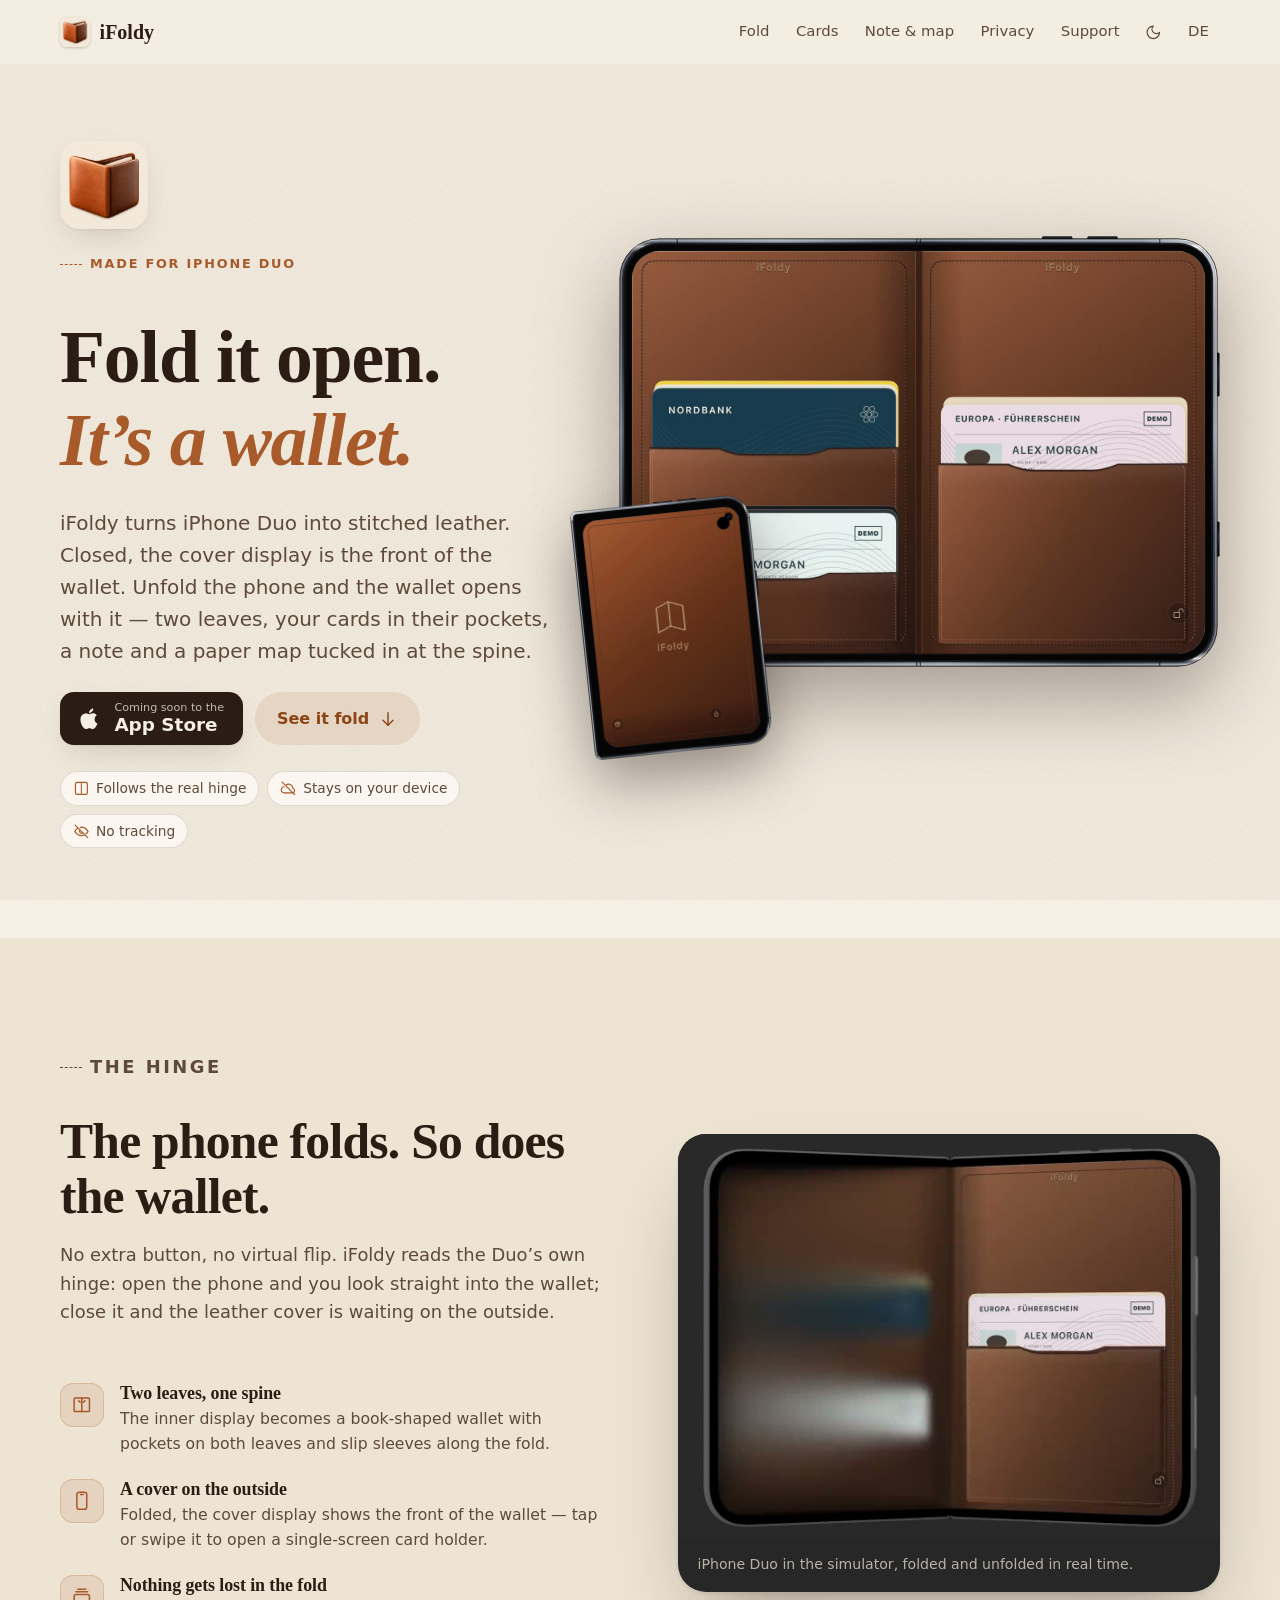
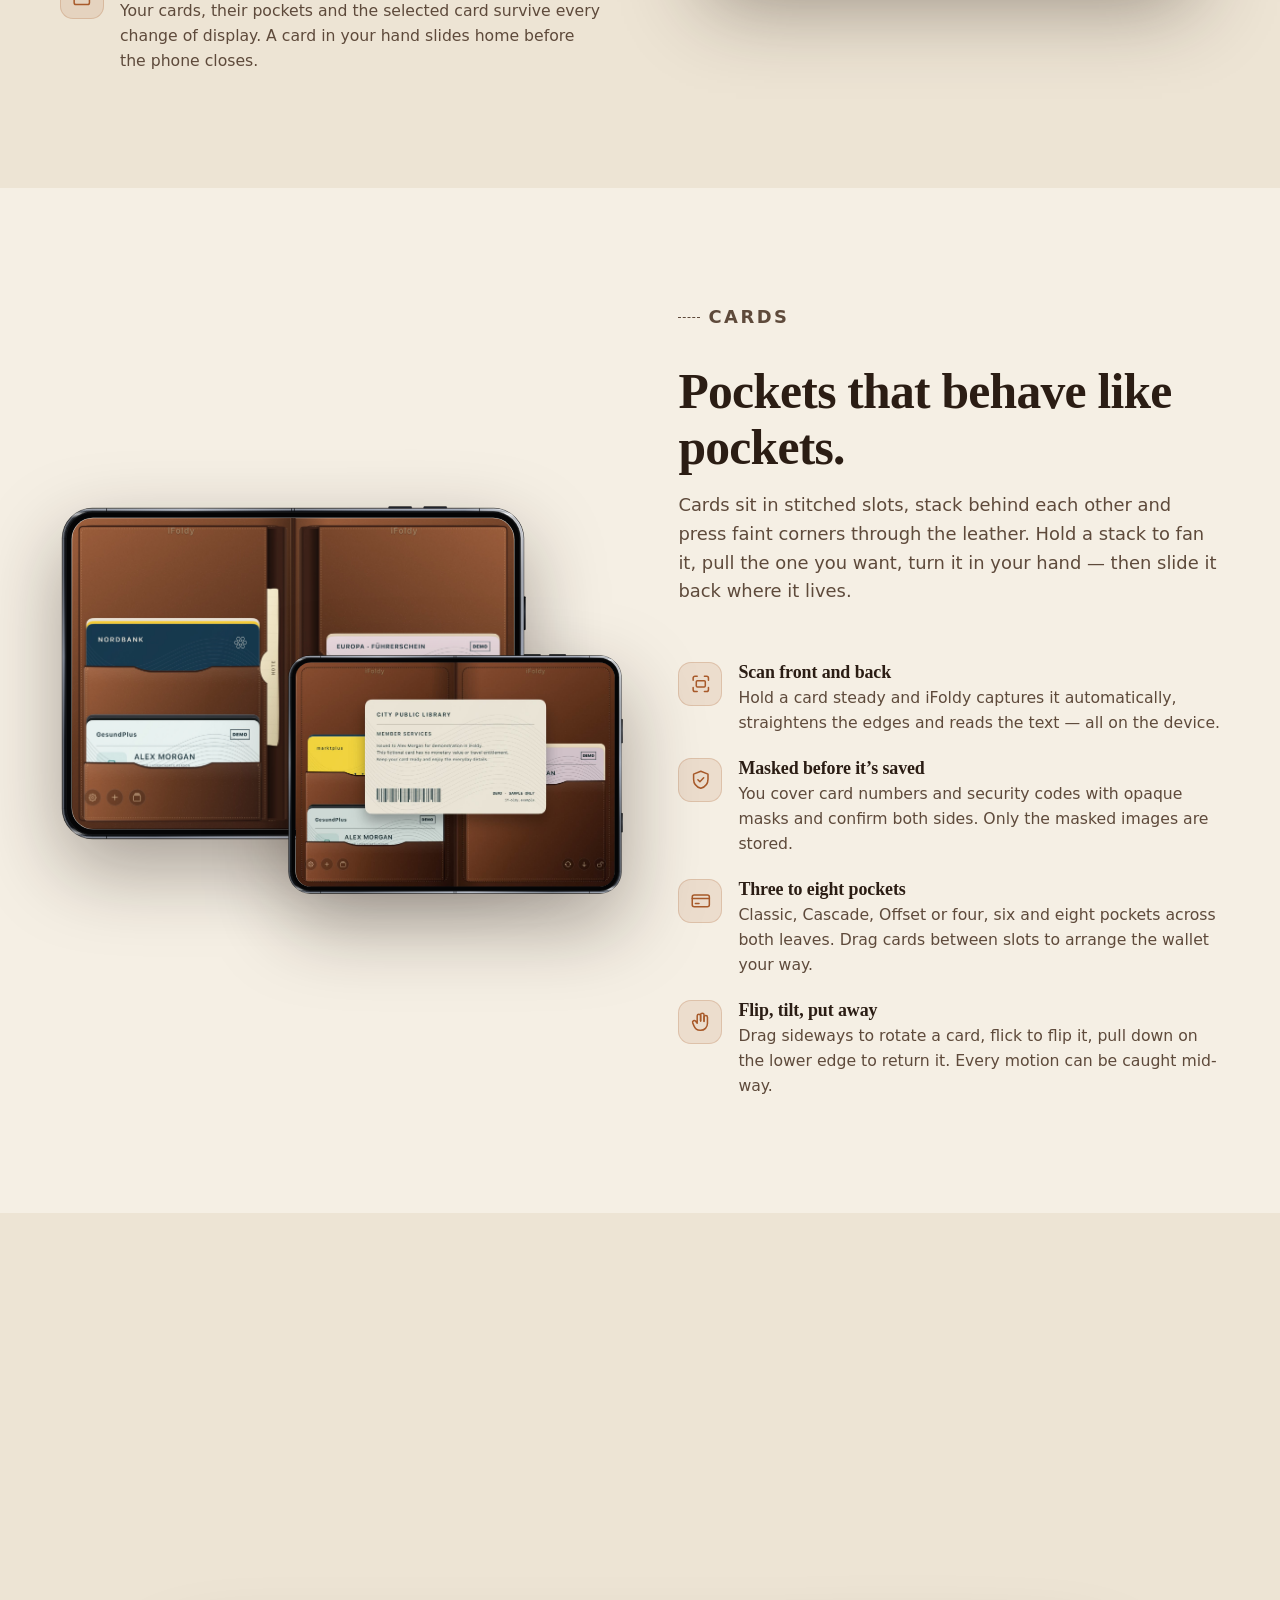
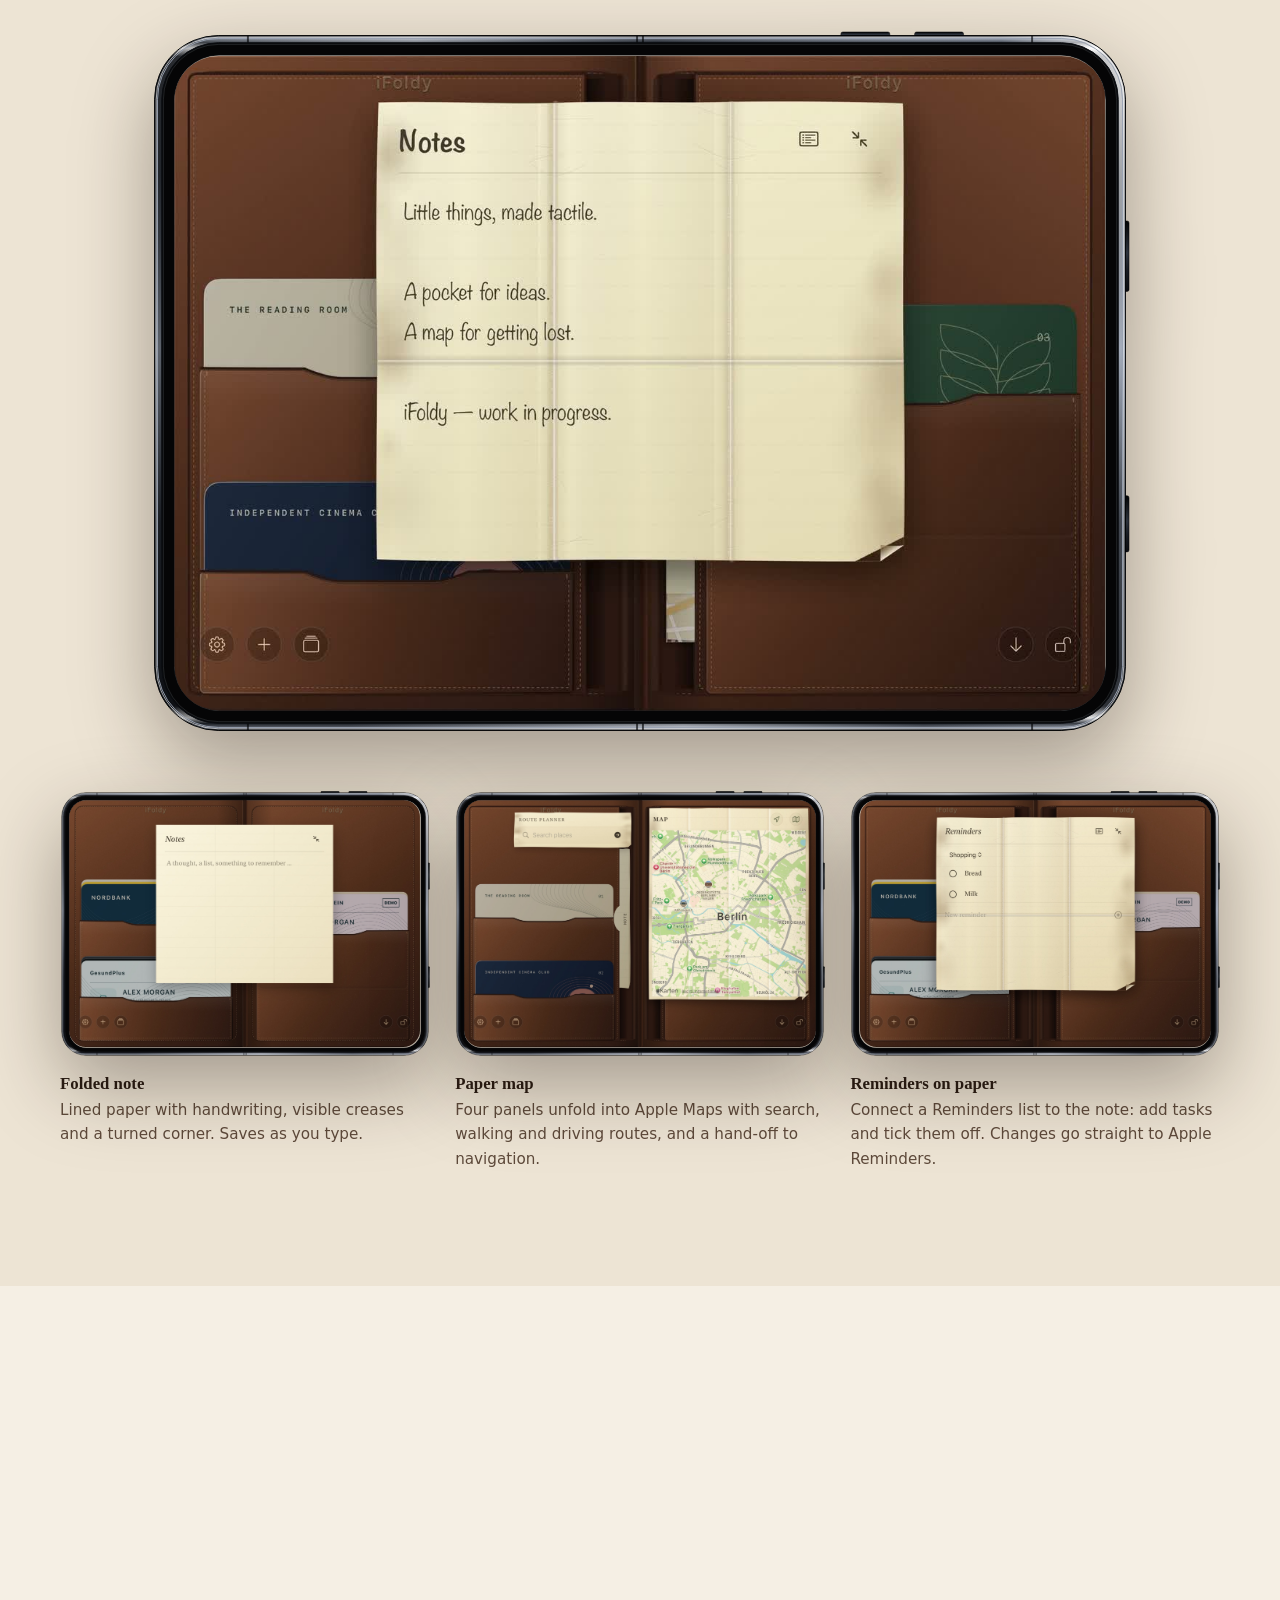
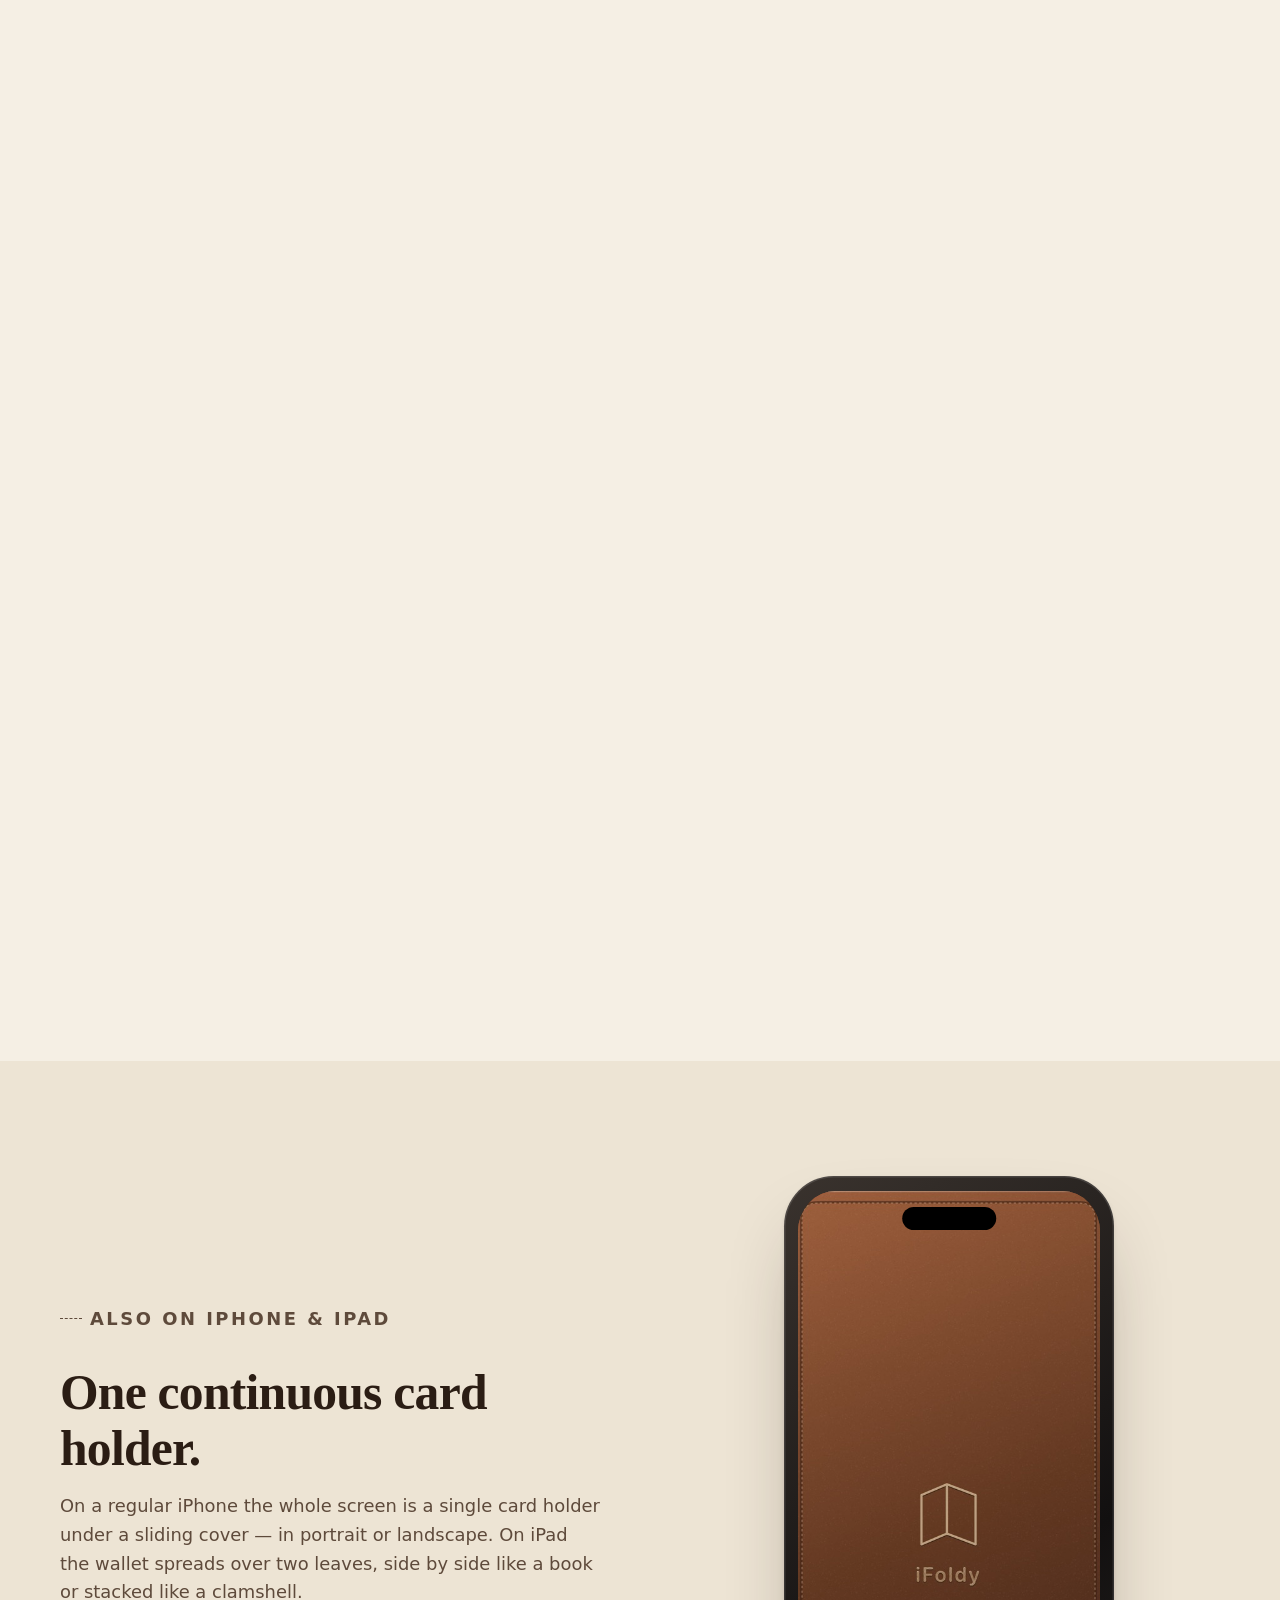
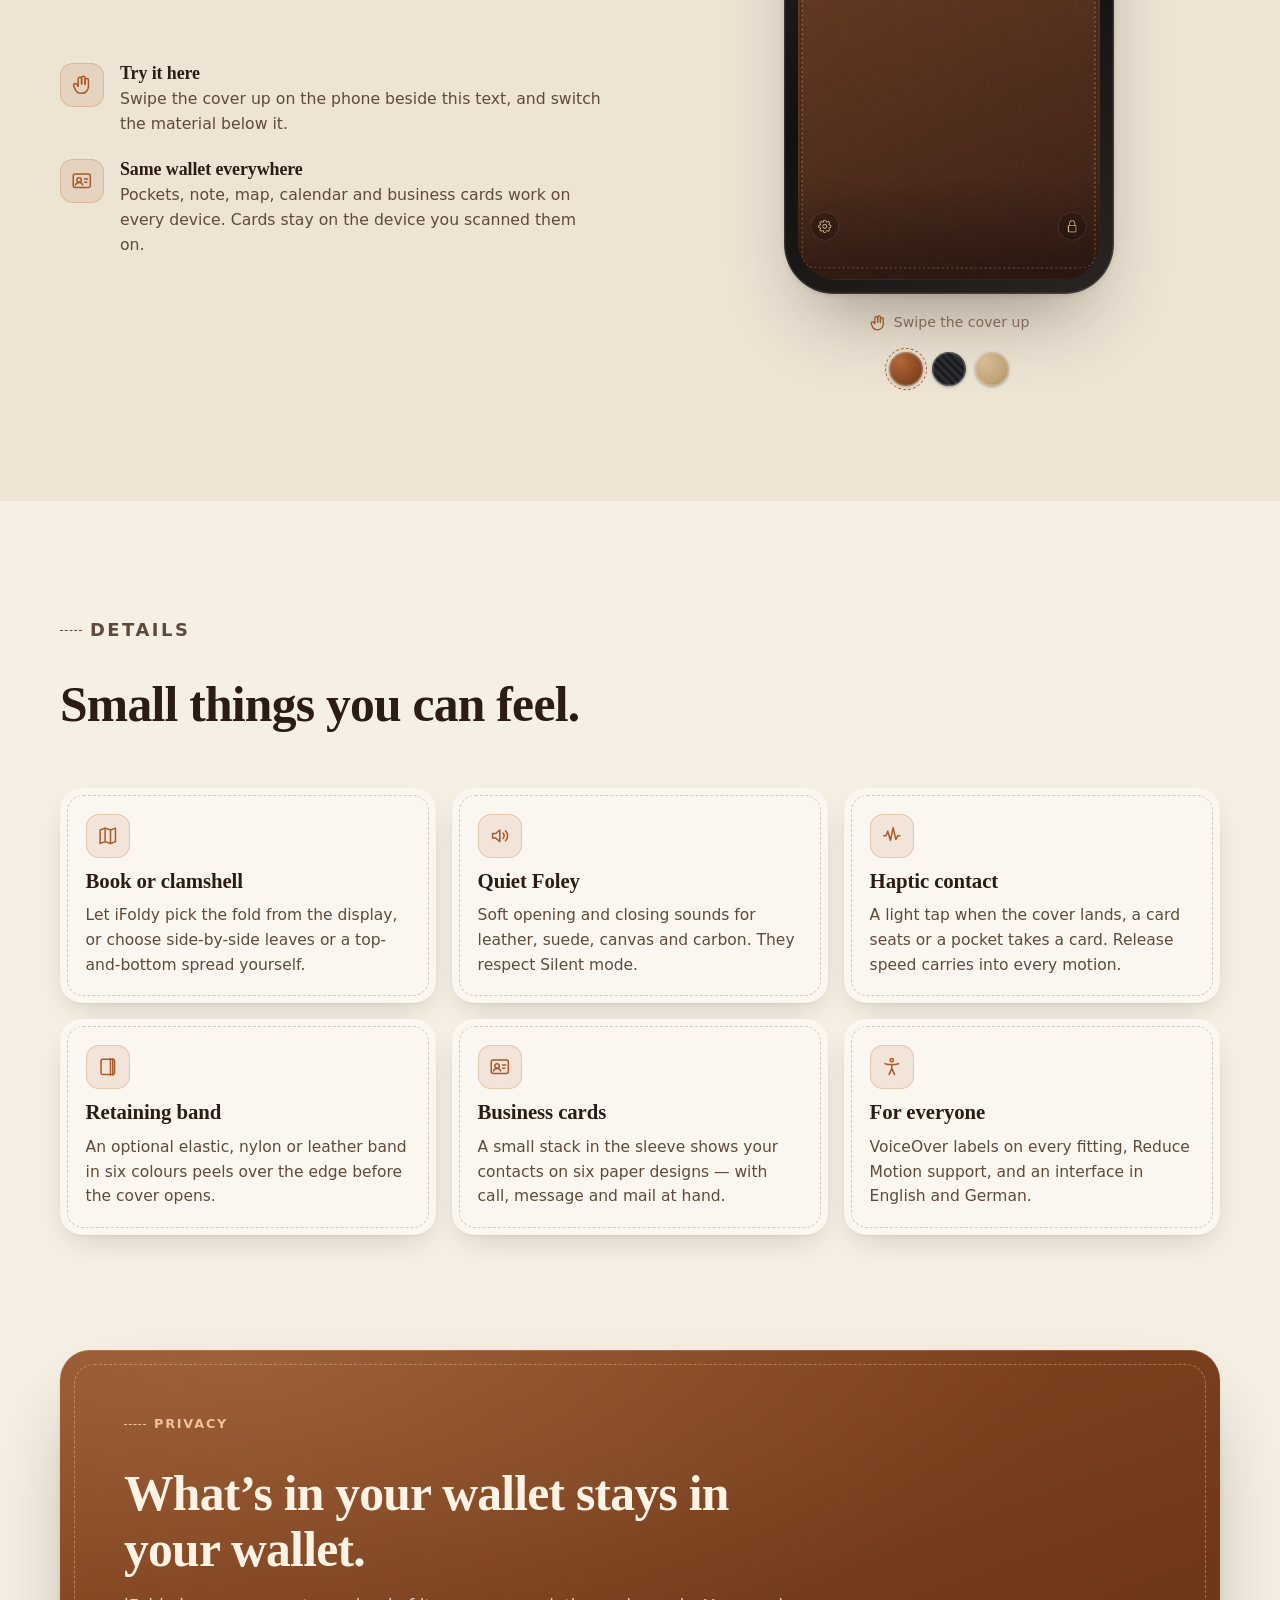
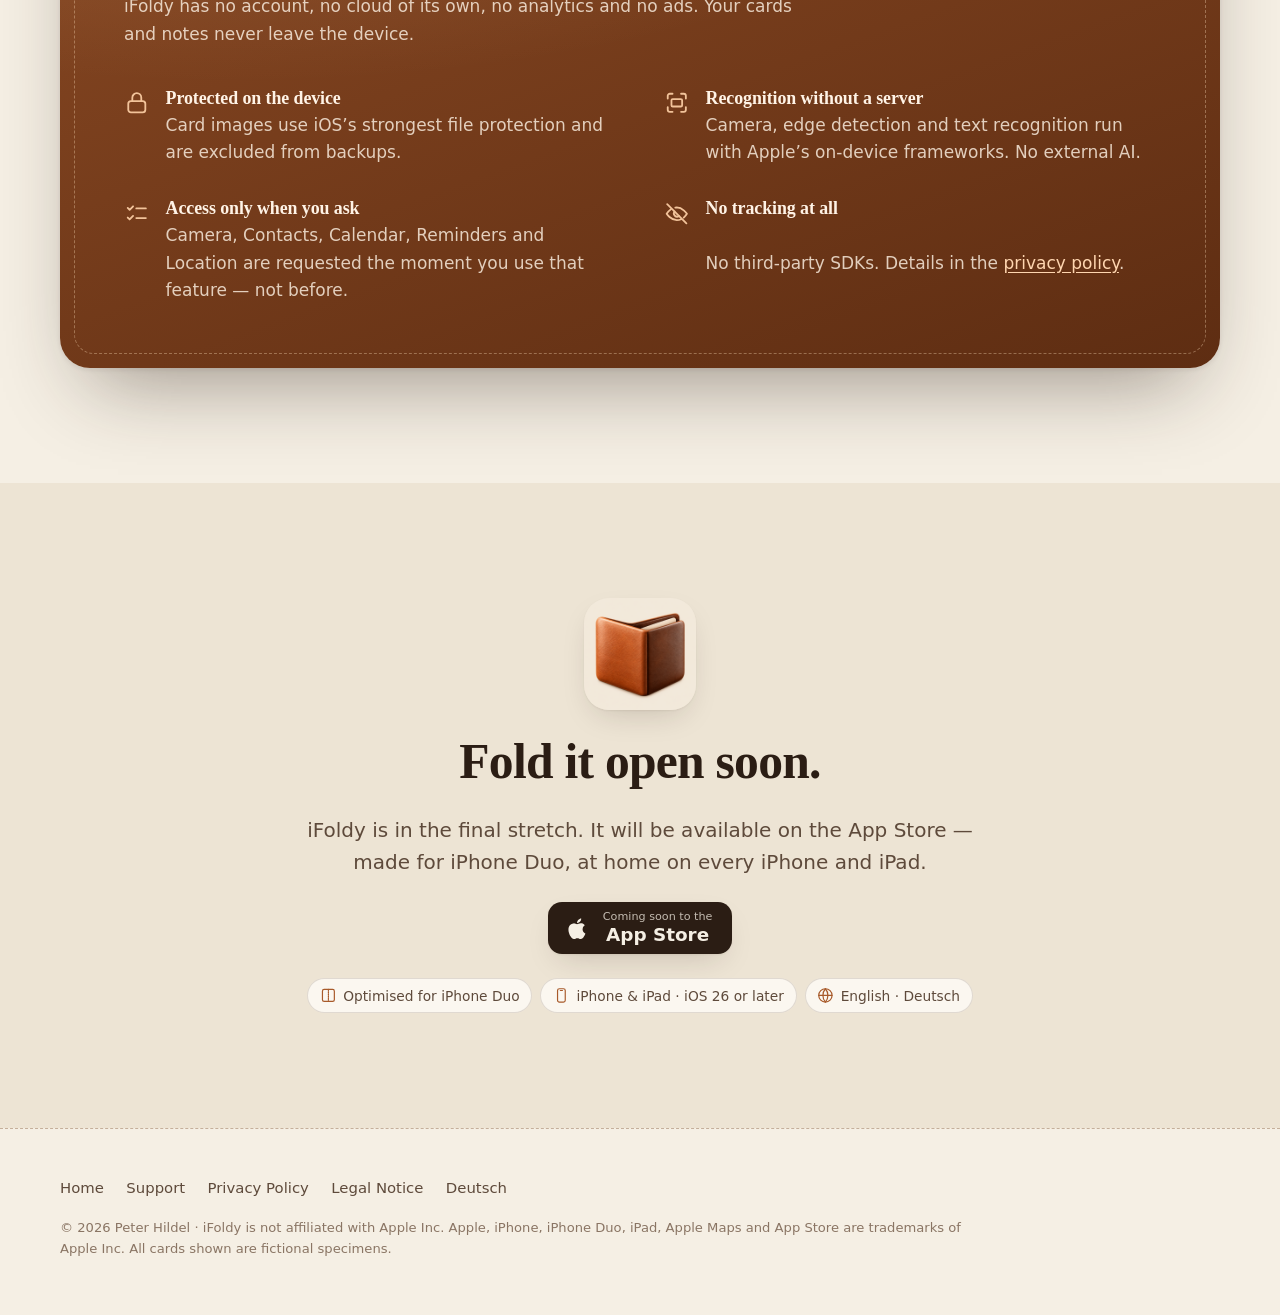
==== index.html @ 055fb45a "Add iFoldy landing page centred on iPhone Duo Static, bilingual (EN/DE) site for the iFoldy wallet a" ====
<!DOCTYPE html>
<html lang="en">
<head>
  <meta charset="UTF-8">
  <meta name="viewport" content="width=device-width, initial-scale=1.0">
  <title>iFoldy — A leather wallet for iPhone Duo</title>
  <meta name="description" content="iFoldy turns iPhone Duo into a real wallet: fold the phone open and the wallet opens with it. Stitched leather, suede, canvas or carbon, pockets for your scanned cards, a folded note, a paper map and a pocket calendar. Everything stays on your device.">
  <link rel="canonical" href="https://v4ulthunt3r.github.io/iFoldy/">
  <link rel="alternate" hreflang="en" href="https://v4ulthunt3r.github.io/iFoldy/index.html">
  <link rel="alternate" hreflang="de" href="https://v4ulthunt3r.github.io/iFoldy/index-de.html">
  <link rel="alternate" hreflang="x-default" href="https://v4ulthunt3r.github.io/iFoldy/index.html">
  <meta name="theme-color" content="#F5EFE4" media="(prefers-color-scheme: light)">
  <meta name="theme-color" content="#1A120D" media="(prefers-color-scheme: dark)">
  <meta property="og:type" content="website">
  <meta property="og:title" content="iFoldy — A leather wallet for iPhone Duo">
  <meta property="og:description" content="Fold your iPhone Duo open and the wallet opens with it: pockets for your cards, a folded note, a paper map. Everything stays on your device.">
  <meta property="og:image" content="https://v4ulthunt3r.github.io/iFoldy/assets/img/duo-open.jpg">
  <meta property="og:locale" content="en">
  <meta property="og:locale:alternate" content="de">
  <meta name="twitter:card" content="summary_large_image">
  <link rel="icon" href="assets/favicon-64.png" sizes="64x64" type="image/png">
  <link rel="icon" href="assets/favicon-32.png" sizes="32x32" type="image/png">
  <link rel="apple-touch-icon" href="assets/apple-touch-icon.png">
  <script>
    (function () {
      try {
        var saved = localStorage.getItem('theme');
        if (saved === 'dark' || (!saved && matchMedia('(prefers-color-scheme: dark)').matches))
          document.documentElement.classList.add('dark');
      } catch (e) {}
    })();
  </script>
  <link rel="stylesheet" href="assets/landing.css?v=3">
</head>
<body>
<a class="skip" href="#main">Skip to content</a>

<div id="nav-top" aria-hidden="true"></div>
<nav class="nav">
  <div class="wrap nav-inner">
    <a class="brand" href="index.html">
      <img src="assets/icon-256.png" alt="" width="30" height="30">
      <span>iFoldy</span>
    </a>
    <div class="nav-right">
      <a class="nav-link hide-sm" href="#fold">Fold</a>
      <a class="nav-link hide-sm" href="#cards">Cards</a>
      <a class="nav-link hide-sm" href="#sleeve">Note &amp; map</a>
      <a class="nav-link hide-sm" href="#privacy">Privacy</a>
      <a class="nav-link hide-sm" href="support.html">Support</a>
      <button id="theme-toggle" class="icon-btn" type="button" aria-label="Switch between light and dark" aria-pressed="false">
        <svg class="ico" id="theme-icon" aria-hidden="true"><use href="assets/icons.svg#i-moon"/></svg>
      </button>
      <a class="nav-link" href="index-de.html" hreflang="de" lang="de">DE</a>
    </div>
  </div>
</nav>

<main id="main">

  <!-- ============================ Hero ============================ -->
  <section class="hero">
    <div class="wrap hero-grid">
      <div class="hero-copy">
        <img class="hero-icon" src="assets/icon-512.png" alt="iFoldy app icon" width="88" height="88">
        <p class="eyebrow">Made for iPhone Duo</p>
        <h1>Fold it open.<br><span class="accent">It’s a wallet.</span></h1>
        <p class="lede">
          iFoldy turns iPhone Duo into stitched leather. Closed, the cover display is the
          front of the wallet. Unfold the phone and the wallet opens with it — two leaves,
          your cards in their pockets, a note and a paper map tucked in at the spine.
        </p>
        <div class="btn-row">
          <span class="store-badge" aria-label="Coming soon to the App Store">
            <svg class="ico" aria-hidden="true"><use href="assets/icons.svg#i-apple"/></svg>
            <span><small>Coming soon to the</small><b>App Store</b></span>
          </span>
          <a class="btn btn-secondary" href="#fold">
            See it fold
            <svg class="ico" aria-hidden="true"><use href="assets/icons.svg#i-arrow-down"/></svg>
          </a>
        </div>
        <div class="pill-row">
          <span class="pill"><svg class="ico" aria-hidden="true"><use href="assets/icons.svg#i-tablet"/></svg> Follows the real hinge</span>
          <span class="pill"><svg class="ico" aria-hidden="true"><use href="assets/icons.svg#i-cloud-off"/></svg> Stays on your device</span>
          <span class="pill"><svg class="ico" aria-hidden="true"><use href="assets/icons.svg#i-eye-off"/></svg> No tracking</span>
        </div>
      </div>

      <div class="duo-hero">
        <div class="duo">
          <div class="screen">
            <video src="assets/img/duo-cards.mp4" poster="assets/img/duo-cards-poster.jpg"
                   autoplay muted loop playsinline preload="metadata" width="1424" height="1002"
                   aria-label="Recording on iPhone Duo: cards are pulled from their leather pockets, turned and slid back."></video>
          </div>
        </div>
        <div class="duo-outer">
          <div class="screen"><img src="assets/img/duo-outer-cover.jpg" alt="The folded iPhone Duo: the cover display shows the stitched leather front with the iFoldy mark." width="1031" height="1500"></div>
        </div>
      </div>
    </div>
  </section>

  <!-- ============================ Fold ============================ -->
  <section class="block tinted" id="fold">
    <div class="wrap split">
      <div class="reveal">
        <div class="section-head">
          <p class="eyebrow">The hinge</p>
          <h2>The phone folds. So does the wallet.</h2>
          <p>
            No extra button, no virtual flip. iFoldy reads the Duo’s own hinge: open the
            phone and you look straight into the wallet; close it and the leather cover is
            waiting on the outside.
          </p>
        </div>
        <ul class="feature-list">
          <li>
            <span class="badge"><svg class="ico" aria-hidden="true"><use href="assets/icons.svg#i-wallet"/></svg></span>
            <h3>Two leaves, one spine</h3>
            <p>The inner display becomes a book-shaped wallet with pockets on both leaves and slip sleeves along the fold.</p>
          </li>
          <li>
            <span class="badge"><svg class="ico" aria-hidden="true"><use href="assets/icons.svg#i-phone"/></svg></span>
            <h3>A cover on the outside</h3>
            <p>Folded, the cover display shows the front of the wallet — tap or swipe it to open a single-screen card holder.</p>
          </li>
          <li>
            <span class="badge"><svg class="ico" aria-hidden="true"><use href="assets/icons.svg#i-stack"/></svg></span>
            <h3>Nothing gets lost in the fold</h3>
            <p>Your cards, their pockets and the selected card survive every change of display. A card in your hand slides home before the phone closes.</p>
          </li>
        </ul>
      </div>
      <figure class="fold-stage reveal" style="margin:0">
        <video src="assets/img/duo-fold.mp4" poster="assets/img/duo-fold-poster.jpg"
               autoplay muted loop playsinline preload="metadata" width="1200" height="900"
               aria-label="Simulator recording: the iPhone Duo is folded shut, showing the leather cover, and unfolded again into the open wallet."></video>
        <figcaption>iPhone Duo in the simulator, folded and unfolded in real time.</figcaption>
      </figure>
    </div>
  </section>

  <!-- ============================ Cards ============================ -->
  <section class="block" id="cards">
    <div class="wrap split flip">
      <div class="reveal">
        <div class="section-head">
          <p class="eyebrow">Cards</p>
          <h2>Pockets that behave like pockets.</h2>
          <p>
            Cards sit in stitched slots, stack behind each other and press faint corners
            through the leather. Hold a stack to fan it, pull the one you want, turn it
            in your hand — then slide it back where it lives.
          </p>
        </div>
        <ul class="feature-list">
          <li>
            <span class="badge"><svg class="ico" aria-hidden="true"><use href="assets/icons.svg#i-scan"/></svg></span>
            <h3>Scan front and back</h3>
            <p>Hold a card steady and iFoldy captures it automatically, straightens the edges and reads the text — all on the device.</p>
          </li>
          <li>
            <span class="badge"><svg class="ico" aria-hidden="true"><use href="assets/icons.svg#i-shield"/></svg></span>
            <h3>Masked before it’s saved</h3>
            <p>You cover card numbers and security codes with opaque masks and confirm both sides. Only the masked images are stored.</p>
          </li>
          <li>
            <span class="badge"><svg class="ico" aria-hidden="true"><use href="assets/icons.svg#i-card"/></svg></span>
            <h3>Three to eight pockets</h3>
            <p>Classic, Cascade, Offset or four, six and eight pockets across both leaves. Drag cards between slots to arrange the wallet your way.</p>
          </li>
          <li>
            <span class="badge"><svg class="ico" aria-hidden="true"><use href="assets/icons.svg#i-hand"/></svg></span>
            <h3>Flip, tilt, put away</h3>
            <p>Drag sideways to rotate a card, flick to flip it, pull down on the lower edge to return it. Every motion can be caught mid-way.</p>
          </li>
        </ul>
      </div>
      <div class="duo-pair reveal">
        <div class="duo"><div class="screen"><img src="assets/img/duo-pockets.jpg" alt="Eight fictional demo cards spread over both leaves, with the note sleeve at the spine." width="1800" height="1266" loading="lazy"></div></div>
        <div class="duo"><div class="screen"><img src="assets/img/duo-card-out.jpg" alt="A library card pulled from its pocket and held in front of the wallet." width="1424" height="1002" loading="lazy"></div></div>
      </div>
    </div>
  </section>

  <!-- ============================ Sleeve ============================ -->
  <section class="block tinted" id="sleeve">
    <div class="wrap">
      <div class="section-head center reveal">
        <p class="eyebrow">The spine sleeves</p>
        <h2>A note, a map, a little calendar.</h2>
        <p>
          Along the fold, slip pockets hold folded paper. Pull it out and it unfolds along
          its creases — into a note you can write on, a map that finds your way, or the week ahead.
          On the Duo, the map spreads across one leaf and the route planner sits on the other.
        </p>
      </div>
      <div class="duo reveal" style="max-width:980px;margin-inline:auto">
        <div class="screen">
          <video src="assets/img/notes-and-map.mp4" poster="assets/img/notes-and-map-poster.jpg"
                 autoplay muted loop playsinline preload="metadata" width="1280" height="900"
                 aria-label="Recording on iPhone Duo: a folded note is pulled from the sleeve and unfolds, then a paper map opens."></video>
        </div>
      </div>
      <div class="gallery">
        <figure class="reveal">
          <div class="duo"><div class="screen"><img src="assets/img/duo-note.jpg" alt="A lined paper note unfolded over the wallet." width="1800" height="1266" loading="lazy"></div></div>
          <figcaption><b>Folded note</b>Lined paper with handwriting, visible creases and a turned corner. Saves as you type.</figcaption>
        </figure>
        <figure class="reveal">
          <div class="duo"><div class="screen"><img src="assets/img/duo-map.jpg" alt="A folded paper map of Berlin with a route planner on the other leaf." width="1800" height="1266" loading="lazy"></div></div>
          <figcaption><b>Paper map</b>Four panels unfold into Apple Maps with search, walking and driving routes, and a hand-off to navigation.</figcaption>
        </figure>
        <figure class="reveal">
          <div class="duo"><div class="screen"><img src="assets/img/duo-reminders.jpg" alt="The note showing a shopping list from Apple Reminders." width="1800" height="1266" loading="lazy"></div></div>
          <figcaption><b>Reminders on paper</b>Connect a Reminders list to the note: add tasks and tick them off. Changes go straight to Apple Reminders.</figcaption>
        </figure>
      </div>
    </div>
  </section>

  <!-- ============================ Materials ============================ -->
  <section class="block" id="materials">
    <div class="wrap">
      <div class="section-head center reveal">
        <p class="eyebrow">Materials</p>
        <h2>Eight finishes. All stitched.</h2>
        <p>
          Fine-grain leather, brushed suede, plain-weave canvas or woven carbon — each with
          its own seams, edges and give. Let it age from new to worn to vintage.
        </p>
      </div>
      <div class="materials reveal">
        <div class="material m-cognac"><span>Leather</span><b>Cognac</b></div>
        <div class="material m-espresso"><span>Leather</span><b>Espresso</b></div>
        <div class="material m-bordeaux"><span>Leather</span><b>Bordeaux</b></div>
        <div class="material m-forest"><span>Leather</span><b>Forest</b></div>
        <div class="material m-sand"><span>Suede</span><b>Sand</b></div>
        <div class="material m-olive"><span>Canvas</span><b>Olive</b></div>
        <div class="material m-navy"><span>Canvas</span><b>Navy</b></div>
        <div class="material m-carbon"><span>Carbon</span><b>Graphite</b></div>
      </div>
      <div class="duo-covers reveal">
        <div class="duo"><div class="screen"><img src="assets/img/duo-closed-carbon.jpg" alt="The unfolded Duo showing a closed wallet in graphite carbon." width="1426" height="1002" loading="lazy"></div></div>
        <div class="duo-outer"><div class="screen"><img src="assets/img/duo-outer-cover.jpg" alt="The folded Duo with a cognac leather cover." width="1031" height="1500" loading="lazy"></div></div>
      </div>
    </div>
  </section>

  <!-- ============================ iPhone & iPad ============================ -->
  <section class="block tinted" id="iphone">
    <div class="wrap split">
      <div class="reveal">
        <div class="section-head">
          <p class="eyebrow">Also on iPhone &amp; iPad</p>
          <h2>One continuous card holder.</h2>
          <p>
            On a regular iPhone the whole screen is a single card holder under a sliding
            cover — in portrait or landscape. On iPad the wallet spreads over two leaves,
            side by side like a book or stacked like a clamshell.
          </p>
        </div>
        <ul class="feature-list">
          <li>
            <span class="badge"><svg class="ico" aria-hidden="true"><use href="assets/icons.svg#i-hand"/></svg></span>
            <h3>Try it here</h3>
            <p>Swipe the cover up on the phone beside this text, and switch the material below it.</p>
          </li>
          <li>
            <span class="badge"><svg class="ico" aria-hidden="true"><use href="assets/icons.svg#i-person"/></svg></span>
            <h3>Same wallet everywhere</h3>
            <p>Pockets, note, map, calendar and business cards work on every device. Cards stay on the device you scanned them on.</p>
          </li>
        </ul>
      </div>

      <div class="phone-demo reveal" data-wallet>
        <div class="phone">
          <div class="screen">
            <img src="assets/img/open-phone.jpg" alt="The open wallet on iPhone: cards sit in stitched leather pockets on one continuous surface." width="506" height="1100" loading="lazy">
            <button class="cover" type="button" aria-expanded="false"
                    aria-label="Open the wallet" data-label-open="Open the wallet" data-label-close="Wallet is open">
              <img class="on" data-material="cognac" src="assets/img/cover-cognac.jpg" alt="" width="506" height="1100" loading="lazy">
              <img data-material="carbon" src="assets/img/cover-carbon.jpg" alt="" width="506" height="1100" loading="lazy">
              <img data-material="sand" src="assets/img/cover-sand.jpg" alt="" width="506" height="1100" loading="lazy">
            </button>
            <span class="island" aria-hidden="true"></span>
          </div>
        </div>
        <span class="demo-hint">
          <svg class="ico" aria-hidden="true"><use href="assets/icons.svg#i-hand"/></svg>
          <span data-hint data-open="Swipe the cover up" data-close="Tap the pockets to close">Swipe the cover up</span>
        </span>
        <div class="swatches" role="group" aria-label="Cover material">
          <button class="swatch m-cognac" type="button" data-material="cognac" aria-pressed="true" aria-label="Cognac leather"></button>
          <button class="swatch m-carbon" type="button" data-material="carbon" aria-pressed="false" aria-label="Graphite carbon"></button>
          <button class="swatch m-sand" type="button" data-material="sand" aria-pressed="false" aria-label="Sand suede"></button>
        </div>
      </div>
    </div>
  </section>

  <!-- ============================ Details ============================ -->
  <section class="block" id="details">
    <div class="wrap">
      <div class="section-head reveal">
        <p class="eyebrow">Details</p>
        <h2>Small things you can feel.</h2>
      </div>
      <div class="cards">
        <article class="card reveal">
          <span class="badge"><svg class="ico" aria-hidden="true"><use href="assets/icons.svg#i-fold"/></svg></span>
          <h3>Book or clamshell</h3>
          <p>Let iFoldy pick the fold from the display, or choose side-by-side leaves or a top-and-bottom spread yourself.</p>
        </article>
        <article class="card reveal">
          <span class="badge"><svg class="ico" aria-hidden="true"><use href="assets/icons.svg#i-sound"/></svg></span>
          <h3>Quiet Foley</h3>
          <p>Soft opening and closing sounds for leather, suede, canvas and carbon. They respect Silent mode.</p>
        </article>
        <article class="card reveal">
          <span class="badge"><svg class="ico" aria-hidden="true"><use href="assets/icons.svg#i-wave"/></svg></span>
          <h3>Haptic contact</h3>
          <p>A light tap when the cover lands, a card seats or a pocket takes a card. Release speed carries into every motion.</p>
        </article>
        <article class="card reveal">
          <span class="badge"><svg class="ico" aria-hidden="true"><use href="assets/icons.svg#i-band"/></svg></span>
          <h3>Retaining band</h3>
          <p>An optional elastic, nylon or leather band in six colours peels over the edge before the cover opens.</p>
        </article>
        <article class="card reveal">
          <span class="badge"><svg class="ico" aria-hidden="true"><use href="assets/icons.svg#i-person"/></svg></span>
          <h3>Business cards</h3>
          <p>A small stack in the sleeve shows your contacts on six paper designs — with call, message and mail at hand.</p>
        </article>
        <article class="card reveal">
          <span class="badge"><svg class="ico" aria-hidden="true"><use href="assets/icons.svg#i-access"/></svg></span>
          <h3>For everyone</h3>
          <p>VoiceOver labels on every fitting, Reduce Motion support, and an interface in English and German.</p>
        </article>
      </div>
    </div>
  </section>

  <!-- ============================ Privacy ============================ -->
  <section class="block" id="privacy" style="padding-top:0">
    <div class="wrap">
      <div class="leather-panel reveal">
        <div style="position:relative;max-width:42rem;display:grid;gap:1rem">
          <p class="eyebrow">Privacy</p>
          <h2>What’s in your wallet stays in your wallet.</h2>
          <p>iFoldy has no account, no cloud of its own, no analytics and no ads. Your cards and notes never leave the device.</p>
        </div>
        <div class="grid">
          <div>
            <svg class="ico" aria-hidden="true"><use href="assets/icons.svg#i-lock"/></svg>
            <h3>Protected on the device</h3>
            <p>Card images use iOS’s strongest file protection and are excluded from backups.</p>
          </div>
          <div>
            <svg class="ico" aria-hidden="true"><use href="assets/icons.svg#i-scan"/></svg>
            <h3>Recognition without a server</h3>
            <p>Camera, edge detection and text recognition run with Apple’s on-device frameworks. No external AI.</p>
          </div>
          <div>
            <svg class="ico" aria-hidden="true"><use href="assets/icons.svg#i-check-list"/></svg>
            <h3>Access only when you ask</h3>
            <p>Camera, Contacts, Calendar, Reminders and Location are requested the moment you use that feature — not before.</p>
          </div>
          <div>
            <svg class="ico" aria-hidden="true"><use href="assets/icons.svg#i-eye-off"/></svg>
            <h3>No tracking at all</h3>
            <p>No third-party SDKs. Details in the <a href="privacy.html">privacy policy</a>.</p>
          </div>
        </div>
      </div>
    </div>
  </section>

  <!-- ============================ CTA ============================ -->
  <section class="block tinted" id="get">
    <div class="wrap cta reveal">
      <img class="hero-icon" src="assets/icon-512.png" alt="" width="112" height="112">
      <h2>Fold it open soon.</h2>
      <p class="lede">iFoldy is in the final stretch. It will be available on the App Store — made for iPhone Duo, at home on every iPhone and iPad.</p>
      <span class="store-badge" aria-label="Coming soon to the App Store">
        <svg class="ico" aria-hidden="true"><use href="assets/icons.svg#i-apple"/></svg>
        <span><small>Coming soon to the</small><b>App Store</b></span>
      </span>
      <div class="req">
        <span class="pill"><svg class="ico" aria-hidden="true"><use href="assets/icons.svg#i-tablet"/></svg> Optimised for iPhone Duo</span>
        <span class="pill"><svg class="ico" aria-hidden="true"><use href="assets/icons.svg#i-phone"/></svg> iPhone &amp; iPad · iOS 26 or later</span>
        <span class="pill"><svg class="ico" aria-hidden="true"><use href="assets/icons.svg#i-globe"/></svg> English · Deutsch</span>
      </div>
    </div>
  </section>

</main>

<footer class="footer">
  <div class="wrap">
    <div class="footer-links">
      <a href="index.html">Home</a>
      <a href="support.html">Support</a>
      <a href="privacy.html">Privacy Policy</a>
      <a href="impressum.html">Legal Notice</a>
      <a href="index-de.html" hreflang="de" lang="de">Deutsch</a>
    </div>
    <p class="footer-note tiny">
      © <span id="year">2026</span> Peter Hildel · iFoldy is not affiliated with Apple Inc. Apple, iPhone, iPhone Duo, iPad,
      Apple Maps and App Store are trademarks of Apple&nbsp;Inc. All cards shown are fictional specimens.
    </p>
  </div>
</footer>

<script src="assets/site.js?v=1" defer></script>
</body>
</html>
---- assets/landing.css ----
/* iFoldy — landing page.
   Light is cream paper, dark is espresso leather. Tokens live on :root / .dark. */

:root {
  --bg: #F5EFE4;
  --bg-2: #EDE4D4;
  --surface: #FBF7F0;
  --ink: #2B1D14;
  --ink-2: #5E4A3B;
  --ink-3: #8A7564;
  --line: rgba(60, 38, 22, .14);
  --accent: #A85A2A;          /* cognac */
  --accent-ink: #8C4517;
  --accent-soft: rgba(168, 90, 42, .12);
  --stitch: rgba(120, 72, 36, .38);
  --leather: #8B4A24;
  --leather-2: #6B3517;
  --shadow: 0 1px 2px rgba(43, 29, 20, .06), 0 12px 32px -12px rgba(43, 29, 20, .22);
  --shadow-lg: 0 2px 4px rgba(43, 29, 20, .08), 0 40px 80px -30px rgba(43, 29, 20, .45);
  --radius: 22px;
  --serif: ui-serif, "New York", "Iowan Old Style", "Palatino Linotype", Palatino, Georgia, serif;
  --sans: -apple-system, BlinkMacSystemFont, "SF Pro Text", "Segoe UI", system-ui, Roboto, "Helvetica Neue", Arial, sans-serif;
  color-scheme: light;
}

.dark {
  --bg: #1A120D;
  --bg-2: #22170F;
  --surface: #2A1C13;
  --ink: #F3E9DC;
  --ink-2: #CDBBA7;
  --ink-3: #9C8875;
  --line: rgba(243, 233, 220, .12);
  --accent: #E0965E;
  --accent-ink: #F0AD78;
  --accent-soft: rgba(224, 150, 94, .14);
  --stitch: rgba(232, 190, 150, .32);
  --shadow: 0 1px 2px rgba(0, 0, 0, .3), 0 12px 32px -12px rgba(0, 0, 0, .6);
  --shadow-lg: 0 2px 4px rgba(0, 0, 0, .3), 0 40px 80px -30px rgba(0, 0, 0, .8);
  color-scheme: dark;
}

*, *::before, *::after { box-sizing: border-box; }
html { -webkit-text-size-adjust: 100%; scroll-behavior: smooth; scroll-padding-top: 80px; }
@media (prefers-reduced-motion: reduce) { html { scroll-behavior: auto; } }

body {
  margin: 0;
  background: var(--bg);
  color: var(--ink);
  font: 17px/1.6 var(--sans);
  -webkit-font-smoothing: antialiased;
  overflow-x: hidden;
}
/* Faint paper grain; turns into leather pores in dark. */
body::before {
  content: "";
  position: fixed; inset: 0; z-index: -1; pointer-events: none;
  background-image: url("data:image/svg+xml,%3Csvg xmlns='http://www.w3.org/2000/svg' width='160' height='160'%3E%3Cfilter id='n'%3E%3CfeTurbulence type='fractalNoise' baseFrequency='.85' numOctaves='2' stitchTiles='stitch'/%3E%3CfeColorMatrix values='0 0 0 0 .3 0 0 0 0 .2 0 0 0 0 .1 0 0 0 .5 0'/%3E%3C/filter%3E%3Crect width='100%25' height='100%25' filter='url(%23n)'/%3E%3C/svg%3E");
  opacity: .28;
}
.dark body::before { opacity: .5; }

img, video { display: block; max-width: 100%; height: auto; }
a { color: var(--accent-ink); text-underline-offset: .18em; }
a:hover { color: var(--accent); }
:focus-visible { outline: 2.5px solid var(--accent); outline-offset: 3px; border-radius: 6px; }

h1, h2, h3 { font-family: var(--serif); font-weight: 600; letter-spacing: -.015em; line-height: 1.12; margin: 0; color: var(--ink); }
h1 { font-size: clamp(2.6rem, 6.4vw, 4.6rem); }
h2 { font-size: clamp(2rem, 4.4vw, 3.1rem); }
h3 { font-size: 1.3rem; letter-spacing: -.005em; }
p { margin: 0; }

.wrap { width: min(1160px, 100% - 32px); margin-inline: auto; }
.skip { position: absolute; left: -999px; top: 8px; z-index: 100; background: var(--surface); padding: .5rem 1rem; border-radius: 8px; }
.skip:focus { left: 16px; }
.tiny { font-size: .82rem; }
.muted { color: var(--ink-3); }
.accent { color: var(--accent); font-style: italic; }

.ico { width: 1.25em; height: 1.25em; flex: none; fill: none; stroke: currentColor; stroke-width: 1.7; stroke-linecap: round; stroke-linejoin: round; vertical-align: -.22em; }

/* ---------- Nav ---------- */
#nav-top { position: absolute; top: 0; height: 1px; width: 1px; }
.nav {
  position: sticky; top: 0; z-index: 50;
  background: color-mix(in srgb, var(--bg) 82%, transparent);
  -webkit-backdrop-filter: saturate(1.4) blur(16px);
  backdrop-filter: saturate(1.4) blur(16px);
  transition: box-shadow .3s;
}
.nav.scrolled { box-shadow: 0 1px 0 var(--line), 0 10px 30px -20px rgba(0, 0, 0, .35); }
.nav-inner { display: flex; align-items: center; justify-content: space-between; height: 64px; gap: 1rem; }
.brand { display: flex; align-items: center; gap: .6rem; text-decoration: none; color: var(--ink); font-family: var(--serif); font-weight: 600; font-size: 1.25rem; }
.brand img { border-radius: 7px; box-shadow: 0 1px 3px rgba(0, 0, 0, .2); }
.nav-right { display: flex; align-items: center; gap: .25rem; }
.nav-link { color: var(--ink-2); text-decoration: none; font-size: .93rem; padding: .45rem .7rem; border-radius: 999px; }
.nav-link:hover { color: var(--ink); background: var(--accent-soft); }
.icon-btn { display: grid; place-items: center; width: 38px; height: 38px; border-radius: 999px; border: 0; background: transparent; color: var(--ink-2); cursor: pointer; }
.icon-btn:hover { background: var(--accent-soft); color: var(--ink); }
@media (max-width: 820px) { .hide-sm { display: none; } }

/* ---------- Buttons & pills ---------- */
.btn {
  display: inline-flex; align-items: center; gap: .55rem;
  padding: .85rem 1.35rem; border-radius: 999px;
  font: 600 1rem/1 var(--sans); text-decoration: none; cursor: pointer; border: 0;
  transition: transform .2s cubic-bezier(.3, 1.5, .5, 1), background .2s, box-shadow .2s;
}
.btn:active { transform: scale(.97); }
.btn-primary { background: var(--ink); color: var(--bg); box-shadow: var(--shadow); }
.btn-primary:hover { color: var(--bg); transform: translateY(-1px); }
.btn-secondary { background: var(--accent-soft); color: var(--accent-ink); }
.btn-secondary:hover { color: var(--accent-ink); background: color-mix(in srgb, var(--accent) 20%, transparent); }
.btn-row { display: flex; flex-wrap: wrap; gap: .75rem; }

.store-badge {
  display: inline-flex; align-items: center; gap: .7rem;
  padding: .6rem 1.2rem .6rem 1rem; border-radius: 14px;
  background: var(--ink); color: var(--bg); text-decoration: none; box-shadow: var(--shadow);
}
.store-badge .ico { width: 1.7rem; height: 1.7rem; }
.store-badge small { display: block; font-size: .7rem; opacity: .75; line-height: 1.1; }
.store-badge b { display: block; font: 600 1.15rem/1.15 var(--sans); }
.store-badge:hover { color: var(--bg); }

.pill-row { display: flex; flex-wrap: wrap; gap: .5rem; }
.pill { display: inline-flex; align-items: center; gap: .4rem; padding: .4rem .8rem; border-radius: 999px; font-size: .86rem; color: var(--ink-2); background: var(--surface); box-shadow: inset 0 0 0 1px var(--line); }
.pill .ico { color: var(--accent); width: 1.05rem; height: 1.05rem; }

.eyebrow { display: inline-flex; align-items: center; gap: .5rem; font-size: .8rem; font-weight: 600; text-transform: uppercase; letter-spacing: .14em; color: var(--accent); margin-bottom: 1rem; }
.eyebrow::before { content: ""; width: 22px; border-top: 1.5px dashed currentColor; }

/* ---------- Hero ---------- */
.hero { padding: clamp(2.5rem, 6vw, 5rem) 0 clamp(3rem, 7vw, 6rem); }
.hero-grid { display: grid; grid-template-columns: .9fr 1.1fr; gap: clamp(2rem, 5vw, 5rem); align-items: center; }
.hero-copy { display: grid; gap: 1.6rem; justify-items: start; }
.hero-icon { width: 88px; height: 88px; border-radius: 20px; box-shadow: var(--shadow); }
.lede { font-size: clamp(1.08rem, 1.6vw, 1.25rem); color: var(--ink-2); max-width: 34em; }
@media (max-width: 880px) {
  .hero-grid { grid-template-columns: 1fr; }
  .hero-icon { width: 72px; height: 72px; border-radius: 16px; }
}

/* The phone in the hero: the cover lies over the open interior and slides up. */
.phone-demo { display: grid; justify-items: center; gap: 1.1rem; }
.phone {
  position: relative;
  width: min(330px, 72vw);
  aspect-ratio: 1206 / 2622;
  border-radius: 15% / 7%;
  padding: 2.6%;
  background: linear-gradient(145deg, #3a332e, #121010 60%, #2a2522);
  box-shadow: var(--shadow-lg), inset 0 0 0 1.5px rgba(255, 255, 255, .12);
}
.phone .screen { position: relative; width: 100%; height: 100%; border-radius: 12.5% / 5.9%; overflow: hidden; background: #2a1a10; isolation: isolate; }
.phone .screen > img { position: absolute; inset: 0; width: 100%; height: 100%; object-fit: cover; }
.phone .island { position: absolute; z-index: 3; top: 2.4%; left: 50%; width: 31%; height: 3.4%; transform: translateX(-50%); background: #000; border-radius: 999px; }

.cover {
  position: absolute; inset: 0; z-index: 2;
  border: 0; padding: 0; margin: 0; background: none; cursor: grab;
  touch-action: none;
  transition: transform .9s cubic-bezier(.22, 1.18, .36, 1);
  will-change: transform;
}
.cover img { position: absolute; inset: 0; width: 100%; height: 100%; object-fit: cover; transition: opacity .35s; }
.cover img:not(.on) { opacity: 0; }
.cover::after { /* the cover's lower edge throws a shadow onto the pockets */
  content: ""; position: absolute; left: 0; right: 0; bottom: -18px; height: 18px;
  background: linear-gradient(rgba(0, 0, 0, .45), transparent);
}
.cover.dragging { transition: none; cursor: grabbing; }
.phone-demo.open .cover { transform: translateY(-101%); }
@media (prefers-reduced-motion: reduce) { .cover { transition: none; } }

.demo-hint { display: inline-flex; align-items: center; gap: .45rem; font-size: .88rem; color: var(--ink-3); }
.demo-hint .ico { color: var(--accent); }

.swatches { display: flex; gap: .55rem; }
.swatch {
  width: 34px; height: 34px; border-radius: 999px; border: 0; cursor: pointer; padding: 0;
  box-shadow: inset 0 0 0 1.5px rgba(255, 255, 255, .22), 0 1px 3px rgba(0, 0, 0, .3);
  outline: 1.5px dashed transparent; outline-offset: 3px;
  transition: transform .2s cubic-bezier(.3, 1.6, .5, 1);
}
.swatch:hover { transform: scale(1.08); }
.swatch[aria-pressed="true"] { outline-color: var(--accent); }

/* iPhone Duo frames (ShotForge artwork). The screen sits under the frame's opening;
   offsets come from the SVGs' opening rects: inner 2853×2007 at 75,75 of 3003×2157,
   outer 1398×2034 at 109,109 of 1616×2252. */
.duo { position: relative; aspect-ratio: 3003 / 2157; filter: drop-shadow(0 30px 40px rgba(20, 10, 4, .35)); }
.duo > .screen {
  position: absolute; left: 2.4975%; top: 3.477%; width: 95.005%; height: 93.046%;
  border-radius: 4.8% / 6.83%; overflow: hidden; background: #1c120c;
}
.duo > .screen > img, .duo > .screen > video { width: 100%; height: 100%; object-fit: cover; }
.duo::after, .duo-outer::after {
  content: ""; position: absolute; inset: 0; pointer-events: none;
  background: url("frame-duo-inner.svg") center / 100% 100% no-repeat;
}
.duo-outer { position: relative; aspect-ratio: 1616 / 2252; filter: drop-shadow(0 24px 30px rgba(20, 10, 4, .4)); }
.duo-outer::after { background-image: url("frame-duo-outer.svg"); }
.duo-outer > .screen {
  position: absolute; left: 6.745%; top: 4.84%; width: 86.51%; height: 90.32%;
  border-radius: 8.94% / 6.15%; overflow: hidden; background: #1c120c;
}
.duo-outer > .screen > img { width: 100%; height: 100%; object-fit: cover; }

/* Hero: the open Duo, with the folded one leaning in front of it. */
.duo-hero { position: relative; padding: 0 0 14% 0; }
.duo-hero .duo-outer { position: absolute; width: 30%; left: -6%; bottom: 0; transform: rotate(-6deg); }
@media (max-width: 880px) { .duo-hero { margin-inline: 4% 0; } .duo-hero .duo-outer { left: -3%; } }

/* The fold recording has its own grey stage; the panel matches it. */
.fold-stage { background: #272727; border-radius: 28px; overflow: hidden; box-shadow: var(--shadow-lg); }
.fold-stage video { width: 100%; aspect-ratio: 4 / 3; }
.fold-stage figcaption { padding: .8rem 1.2rem 1rem; color: #b9b2aa; font-size: .88rem; }

.duo-pair { position: relative; padding-bottom: 10%; }
.duo-pair .duo:nth-child(2) { position: absolute; width: 62%; right: -4%; bottom: 0; }
.duo-pair .duo:nth-child(1) { width: 86%; }

.duo-covers { display: flex; align-items: flex-end; justify-content: center; gap: clamp(1rem, 4vw, 3rem); margin-top: clamp(2.5rem, 5vw, 4rem); }
.duo-covers .duo { width: min(560px, 60%); }
.duo-covers .duo-outer { width: min(240px, 26%); }

/* Material fills, reused in the materials grid. */
.m-cognac   { background: radial-gradient(circle at 30% 25%, #B86A3A, #8B4A24 60%, #6B3517); }
.m-espresso { background: radial-gradient(circle at 30% 25%, #6A4634, #48301F 60%, #2E1D12); }
.m-bordeaux { background: radial-gradient(circle at 30% 25%, #8E3446, #6B1F30 60%, #4A1220); }
.m-forest   { background: radial-gradient(circle at 30% 25%, #3E6B4E, #2A4D37 60%, #1A3324); }
.m-sand     { background: radial-gradient(circle at 30% 25%, #DCC29C, #C6A77C 60%, #A78A62); }
.m-olive    { background: repeating-linear-gradient(90deg, rgba(255,255,255,.05) 0 2px, transparent 2px 4px), repeating-linear-gradient(0deg, rgba(0,0,0,.08) 0 2px, transparent 2px 4px), #6E7148; }
.m-navy     { background: repeating-linear-gradient(90deg, rgba(255,255,255,.05) 0 2px, transparent 2px 4px), repeating-linear-gradient(0deg, rgba(0,0,0,.1) 0 2px, transparent 2px 4px), #2C3A55; }
.m-carbon   { background: repeating-linear-gradient(45deg, #2a2d32 0 3px, #1a1c20 3px 6px), #222; }

/* ---------- Sections ---------- */
section.block { padding: clamp(4rem, 9vw, 7.5rem) 0; }
section.block.tinted { background: var(--bg-2); }
.section-head { display: grid; gap: 1rem; max-width: 46rem; margin-bottom: clamp(2.2rem, 5vw, 3.5rem); }
.section-head p { font-size: 1.12rem; color: var(--ink-2); }
.section-head.center { margin-inline: auto; text-align: center; justify-items: center; }

.split { display: grid; grid-template-columns: 1fr 1fr; gap: clamp(2rem, 6vw, 5.5rem); align-items: center; }
.split.flip > :first-child { order: 2; }
@media (max-width: 880px) { .split, .split.flip { grid-template-columns: 1fr; } .split.flip > :first-child { order: 0; } }

.feature-list { display: grid; gap: 1.4rem; margin: 0; padding: 0; list-style: none; }
.feature-list li { display: grid; grid-template-columns: auto 1fr; gap: .2rem 1rem; }
.feature-list .badge { grid-row: span 2; }
.feature-list h3 { font-size: 1.12rem; }
.feature-list p { color: var(--ink-2); font-size: .98rem; }

.badge {
  display: grid; place-items: center; width: 44px; height: 44px; border-radius: 13px;
  color: var(--accent); background: var(--accent-soft);
  box-shadow: inset 0 0 0 1px color-mix(in srgb, var(--accent) 22%, transparent);
}
.badge .ico { width: 1.35rem; height: 1.35rem; }

.gallery { display: grid; grid-template-columns: repeat(3, 1fr); gap: clamp(1rem, 2.5vw, 1.6rem); margin-top: clamp(2rem, 5vw, 3.5rem); }
.gallery figure { margin: 0; display: grid; gap: .9rem; align-content: start; }
.gallery figcaption { font-size: .95rem; color: var(--ink-2); }
.gallery figcaption b { color: var(--ink); font-weight: 600; display: block; font-family: var(--serif); font-size: 1.05rem; }
@media (max-width: 880px) { .gallery { grid-template-columns: 1fr; } }

/* Materials */
.materials { display: grid; grid-template-columns: repeat(4, 1fr); gap: 1rem; }
.material {
  position: relative; border-radius: 18px; aspect-ratio: 4 / 3; padding: 1rem; color: #fff;
  display: flex; flex-direction: column; justify-content: flex-end;
  box-shadow: var(--shadow), inset 0 1px 0 rgba(255, 255, 255, .15);
  overflow: hidden;
}
.material::before { content: ""; position: absolute; inset: 9px; border: 1.5px dashed rgba(255, 255, 255, .32); border-radius: 11px; pointer-events: none; }
.material b { font-family: var(--serif); font-size: 1.15rem; font-weight: 600; position: relative; text-shadow: 0 1px 2px rgba(0, 0, 0, .4); }
.material span { font-size: .8rem; opacity: .85; position: relative; }
.material.m-sand { color: #3a2a18; }
.material.m-sand::before { border-color: rgba(60, 40, 20, .3); }
.material.m-sand b { text-shadow: none; }
@media (max-width: 880px) { .materials { grid-template-columns: repeat(2, 1fr); } .material { aspect-ratio: 2 / 1; } }

/* Detail cards */
.cards { display: grid; grid-template-columns: repeat(3, 1fr); gap: 1rem; }
.card {
  position: relative; background: var(--surface); border-radius: var(--radius); padding: 1.6rem;
  display: grid; gap: .7rem; align-content: start;
  box-shadow: var(--shadow);
}
.card::after { content: ""; position: absolute; inset: 7px; border: 1.2px dashed var(--stitch); border-radius: calc(var(--radius) - 6px); pointer-events: none; opacity: .7; }
.card p { color: var(--ink-2); font-size: .97rem; }
@media (max-width: 960px) { .cards { grid-template-columns: repeat(2, 1fr); } }
@media (max-width: 600px) { .cards { grid-template-columns: 1fr; } }

/* Privacy: a leather panel in both themes. */
.leather-panel {
  position: relative; border-radius: 30px; padding: clamp(2rem, 5vw, 4rem); color: #F6E8D8;
  background:
    radial-gradient(120% 90% at 15% 0%, rgba(255, 210, 160, .18), transparent 60%),
    linear-gradient(160deg, #8B4A24, #5E2D12);
  box-shadow: var(--shadow-lg), inset 0 1px 0 rgba(255, 255, 255, .15);
  overflow: hidden;
}
.leather-panel::before { content: ""; position: absolute; inset: 14px; border: 1.8px dashed rgba(255, 225, 190, .35); border-radius: 20px; pointer-events: none; }
.leather-panel h2 { color: #FFF3E6; }
.leather-panel .eyebrow { color: #F2C39A; }
.leather-panel p { color: rgba(246, 232, 216, .86); }
.leather-panel .grid { position: relative; display: grid; grid-template-columns: 1fr 1fr; gap: 2rem 3rem; margin-top: 2.5rem; }
.leather-panel .grid div { display: grid; grid-template-columns: auto 1fr; gap: .25rem 1rem; }
.leather-panel .grid .ico { grid-row: span 2; width: 1.6rem; height: 1.6rem; color: #F2C39A; margin-top: .15rem; }
.leather-panel h3 { color: #FFF3E6; font-size: 1.12rem; }
.leather-panel a { color: #FFD6B0; }
@media (max-width: 760px) { .leather-panel .grid { grid-template-columns: 1fr; } }

/* Requirements / CTA */
.cta { text-align: center; display: grid; justify-items: center; gap: 1.5rem; }
.cta .hero-icon { width: 112px; height: 112px; border-radius: 25px; }
.req { display: flex; flex-wrap: wrap; justify-content: center; gap: .5rem; }

/* ---------- Footer ---------- */
.footer { padding: 3rem 0 3.5rem; border-top: 1px dashed var(--stitch); }
.footer-links { display: flex; flex-wrap: wrap; gap: .4rem 1.4rem; margin-bottom: 1rem; }
.footer-links a { color: var(--ink-2); text-decoration: none; font-size: .93rem; }
.footer-links a:hover { color: var(--ink); }
.footer-note { color: var(--ink-3); max-width: 60rem; }

/* ---------- Document pages (privacy, support, legal) ---------- */
.doc { width: min(780px, 100% - 32px); margin: 0 auto; padding: clamp(2.5rem, 6vw, 4.5rem) 0 4rem; }
.doc h1 { font-size: clamp(2.2rem, 5vw, 3.2rem); margin-bottom: .6rem; }
.doc-meta { color: var(--ink-3); margin-bottom: 2.5rem; }
.doc section { margin-top: 2.4rem; }
.doc h2 { font-size: 1.45rem; display: flex; align-items: center; gap: .6rem; margin-bottom: .8rem; }
.doc h2 .ico { color: var(--accent); }
.doc p, .doc li { color: var(--ink-2); }
.doc p + p { margin-top: .8rem; }
.doc ul { padding-left: 1.2rem; margin: .8rem 0 0; display: grid; gap: .45rem; }
.doc strong { color: var(--ink); }
.doc .summary { position: relative; background: var(--surface); border-radius: var(--radius); padding: 1.6rem 1.8rem; box-shadow: var(--shadow); }
.doc .summary::after { content: ""; position: absolute; inset: 7px; border: 1.2px dashed var(--stitch); border-radius: 16px; pointer-events: none; }
.doc .summary h2 { margin-top: 0; }
.doc dl { display: grid; grid-template-columns: max-content 1fr; gap: .4rem 1.2rem; margin: 0; }
.doc dt { color: var(--ink); font-weight: 600; }
.doc dd { margin: 0; color: var(--ink-2); }
.doc details { background: var(--surface); border-radius: 16px; padding: 1rem 1.3rem; box-shadow: var(--shadow); }
.doc details + details { margin-top: .7rem; }
.doc summary { cursor: pointer; font-weight: 600; color: var(--ink); }
.doc details p { margin-top: .7rem; }
.doc .back { margin-top: 3rem; }

/* ---------- Reveal ---------- */
.reveal { opacity: 0; transform: translateY(18px); transition: opacity .8s ease, transform .9s cubic-bezier(.2, .9, .3, 1); }
.reveal.in { opacity: 1; transform: none; }
@media (prefers-reduced-motion: reduce) { .reveal { opacity: 1; transform: none; transition: none; } }
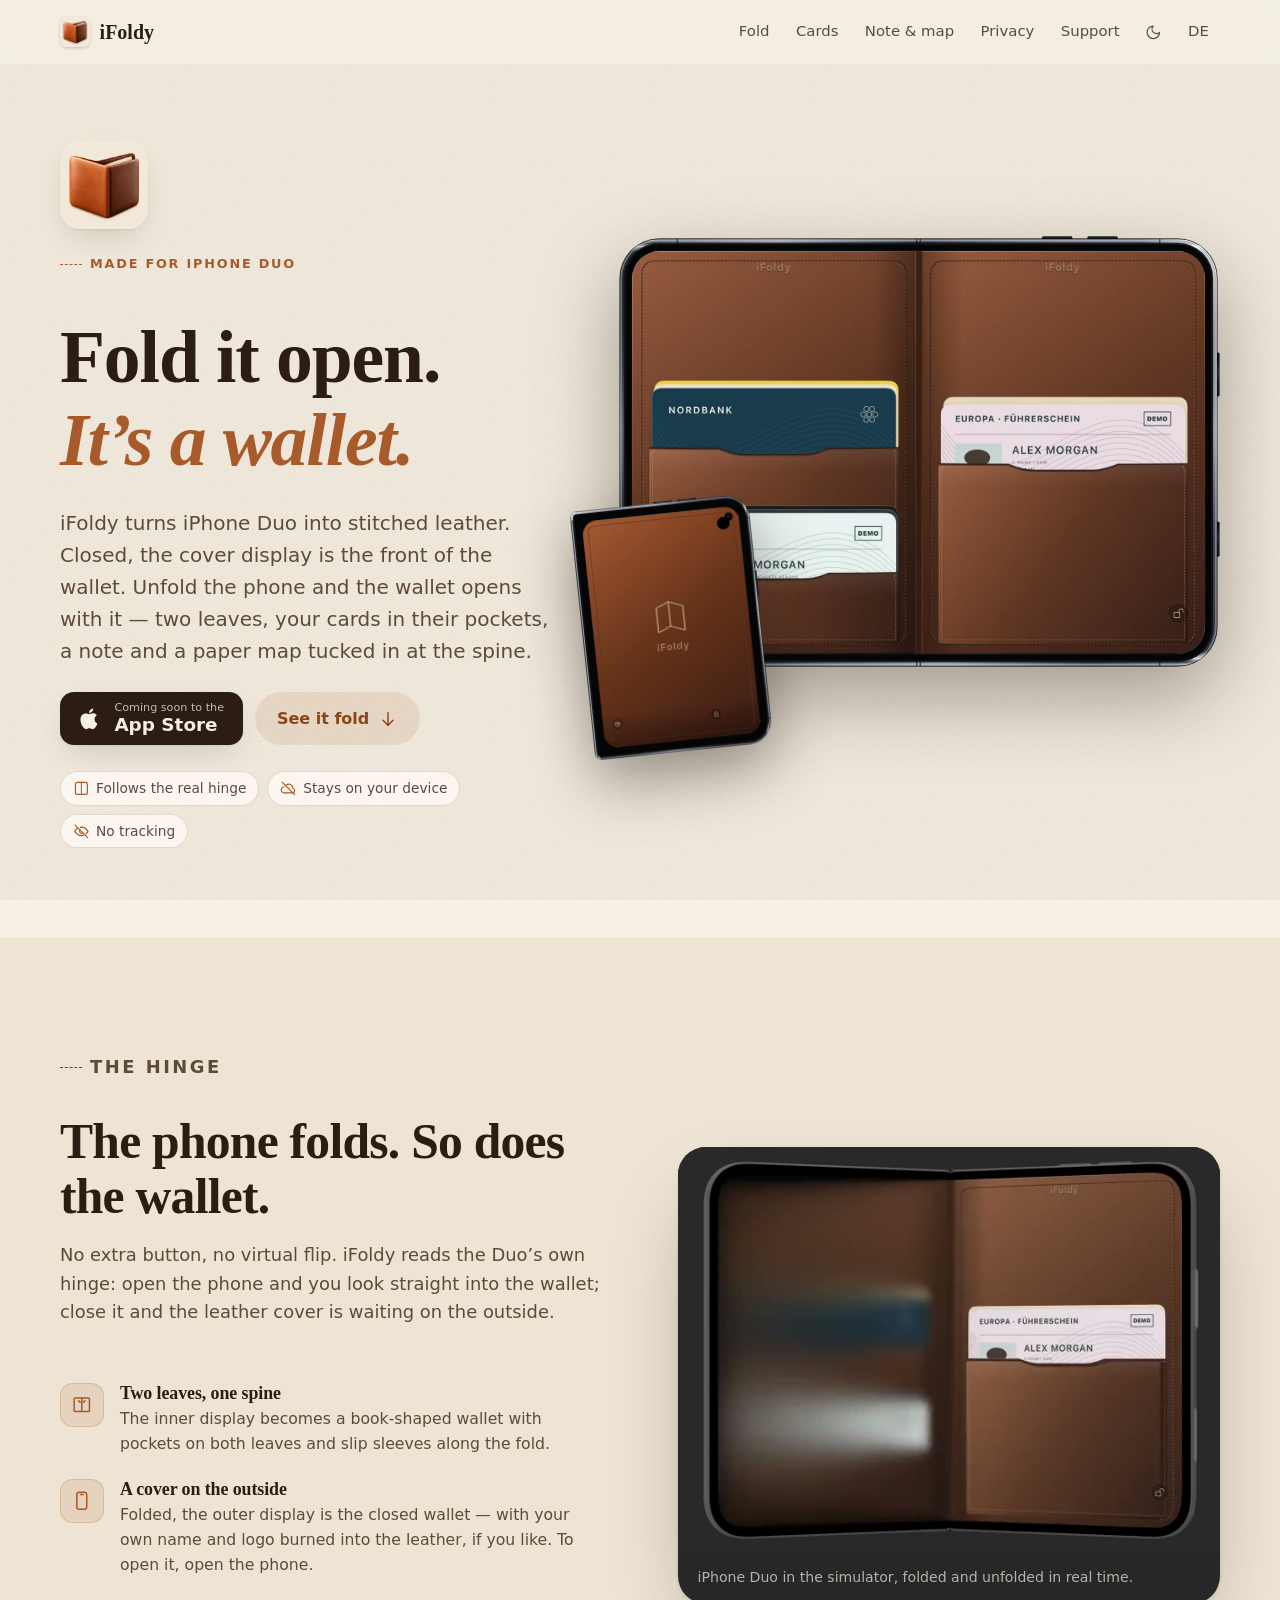
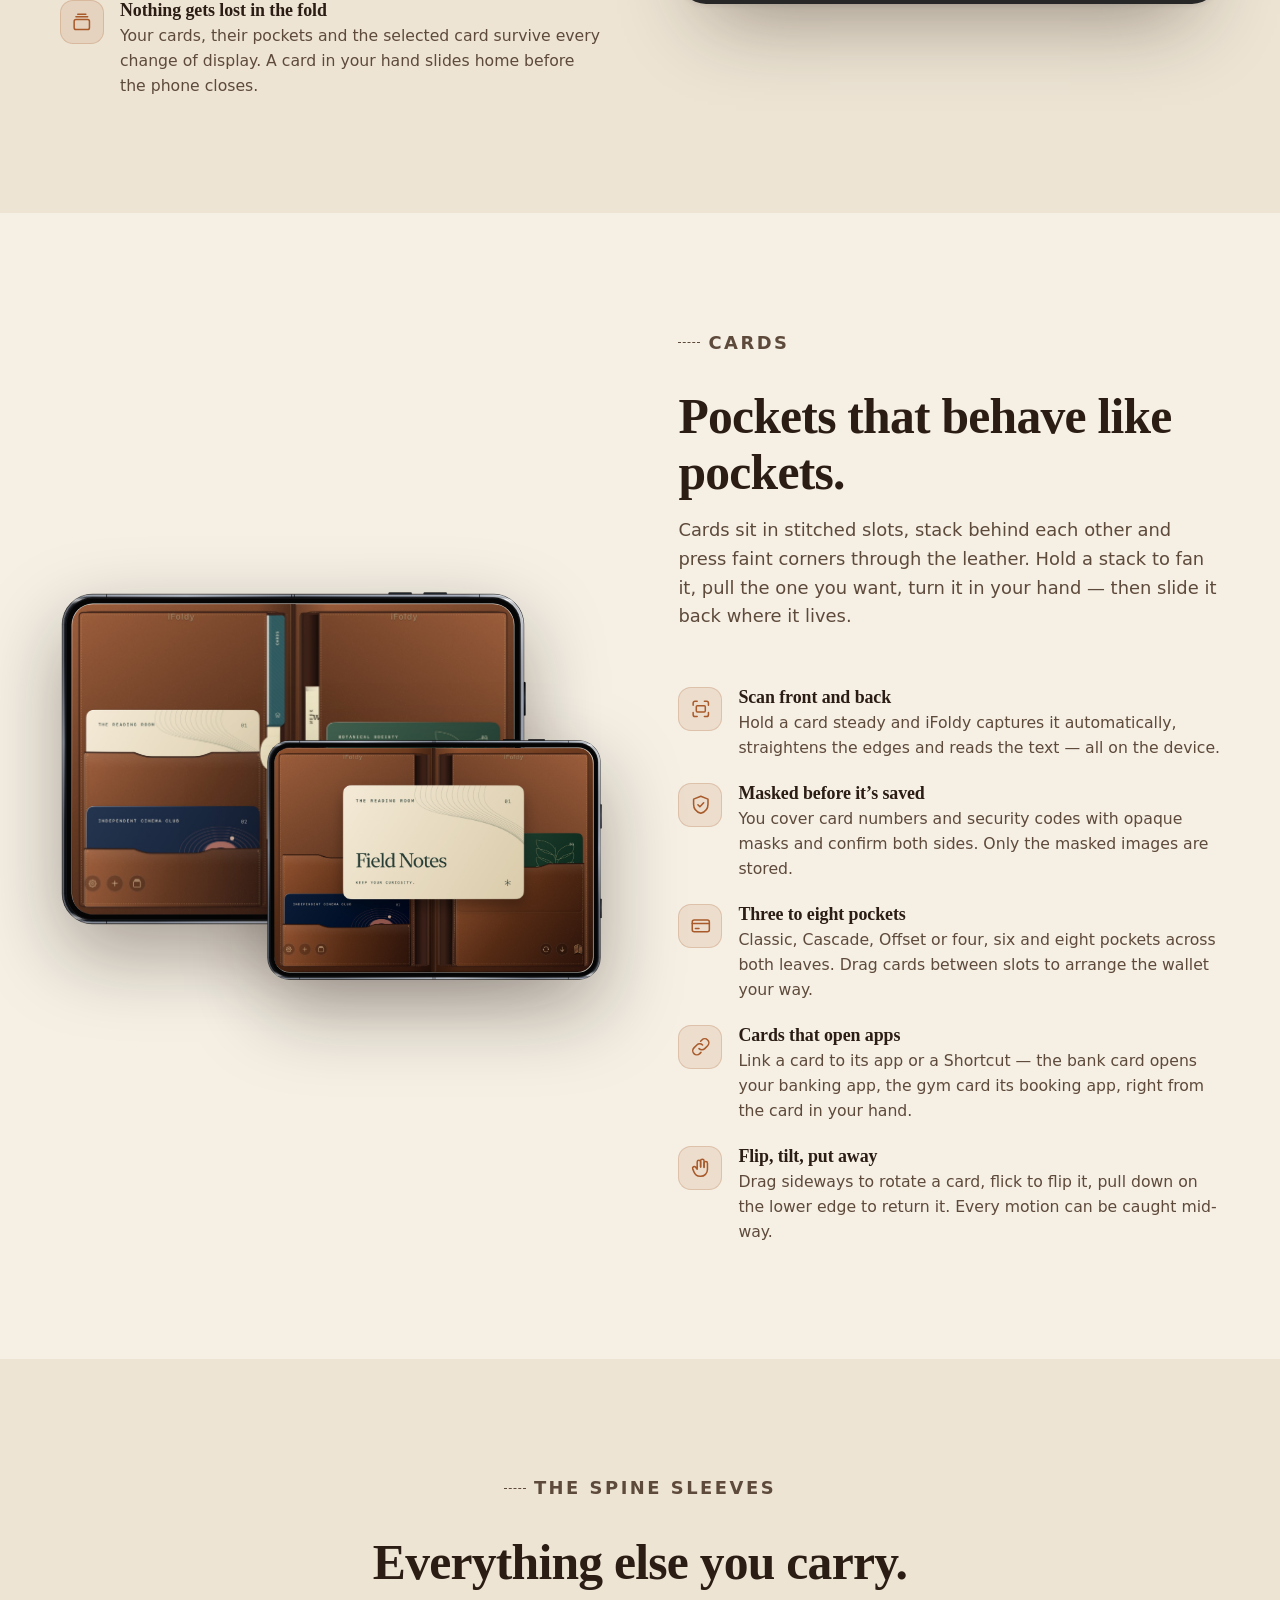
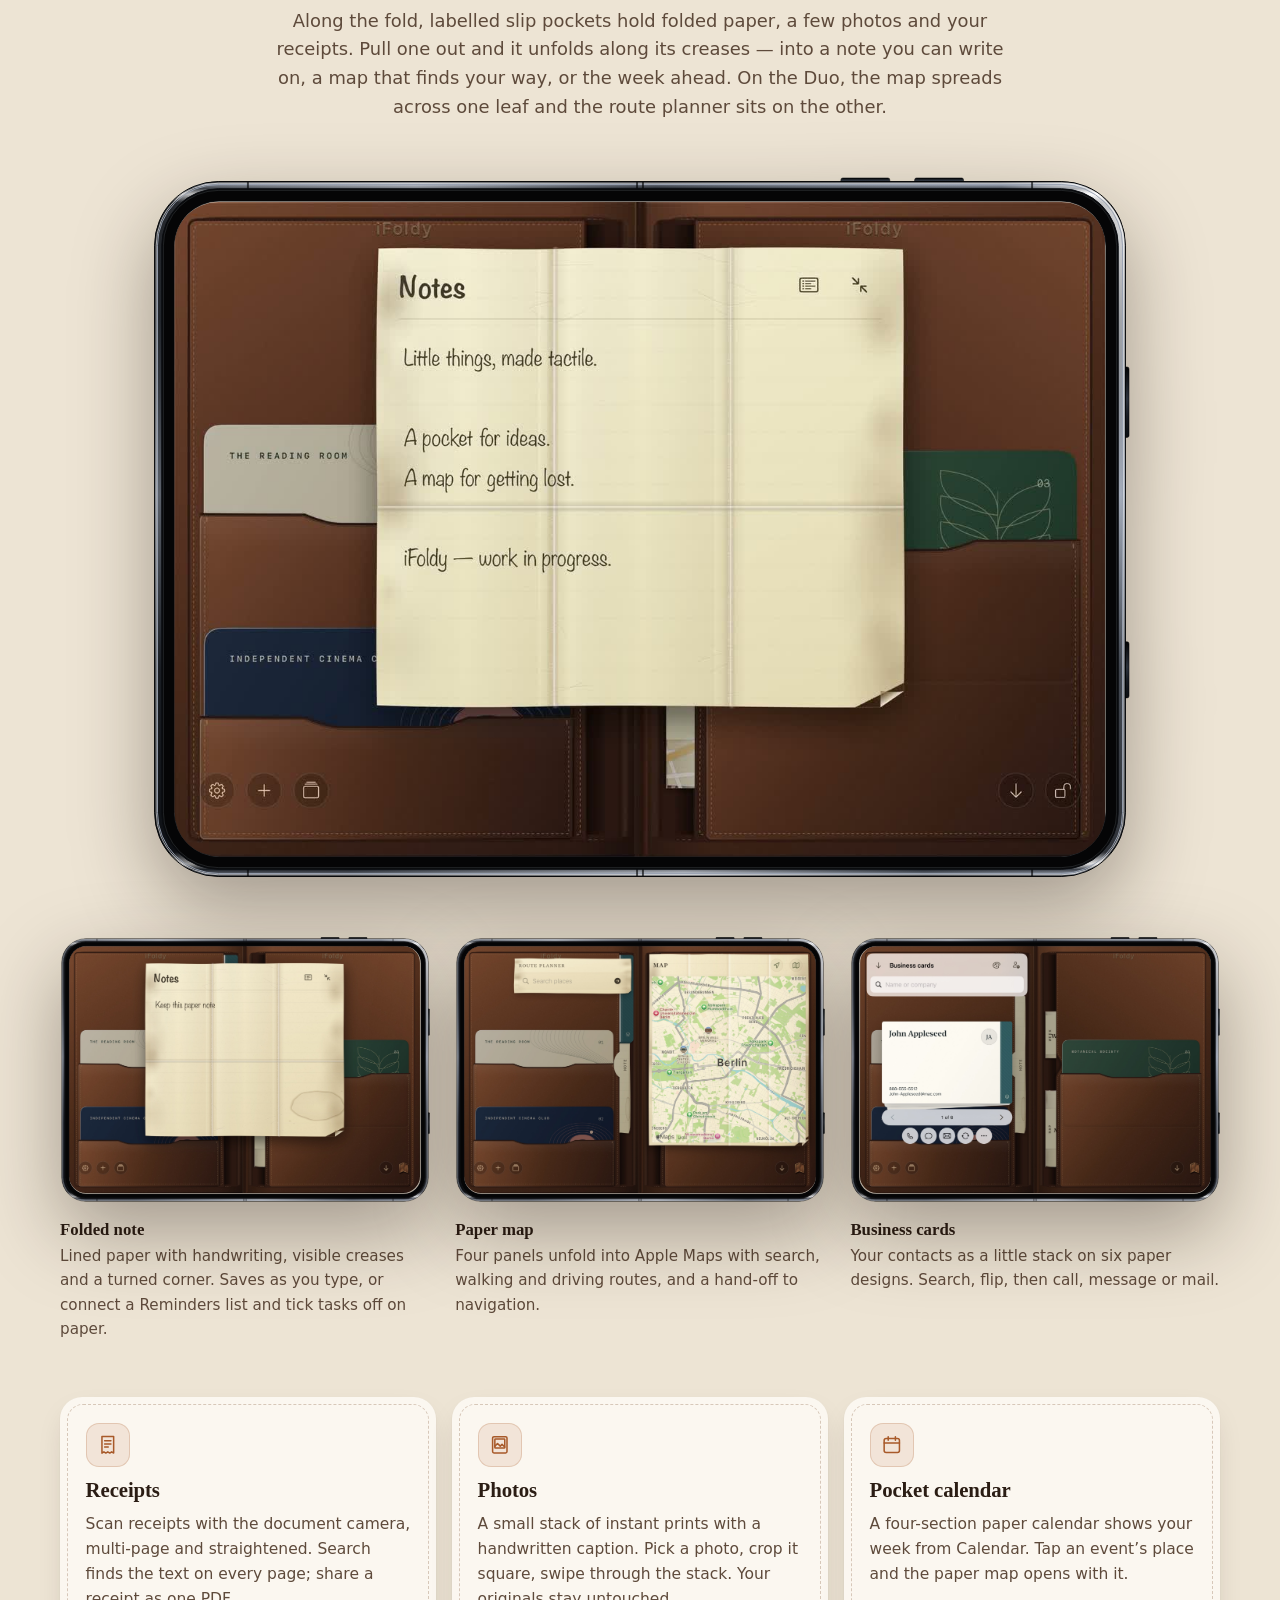
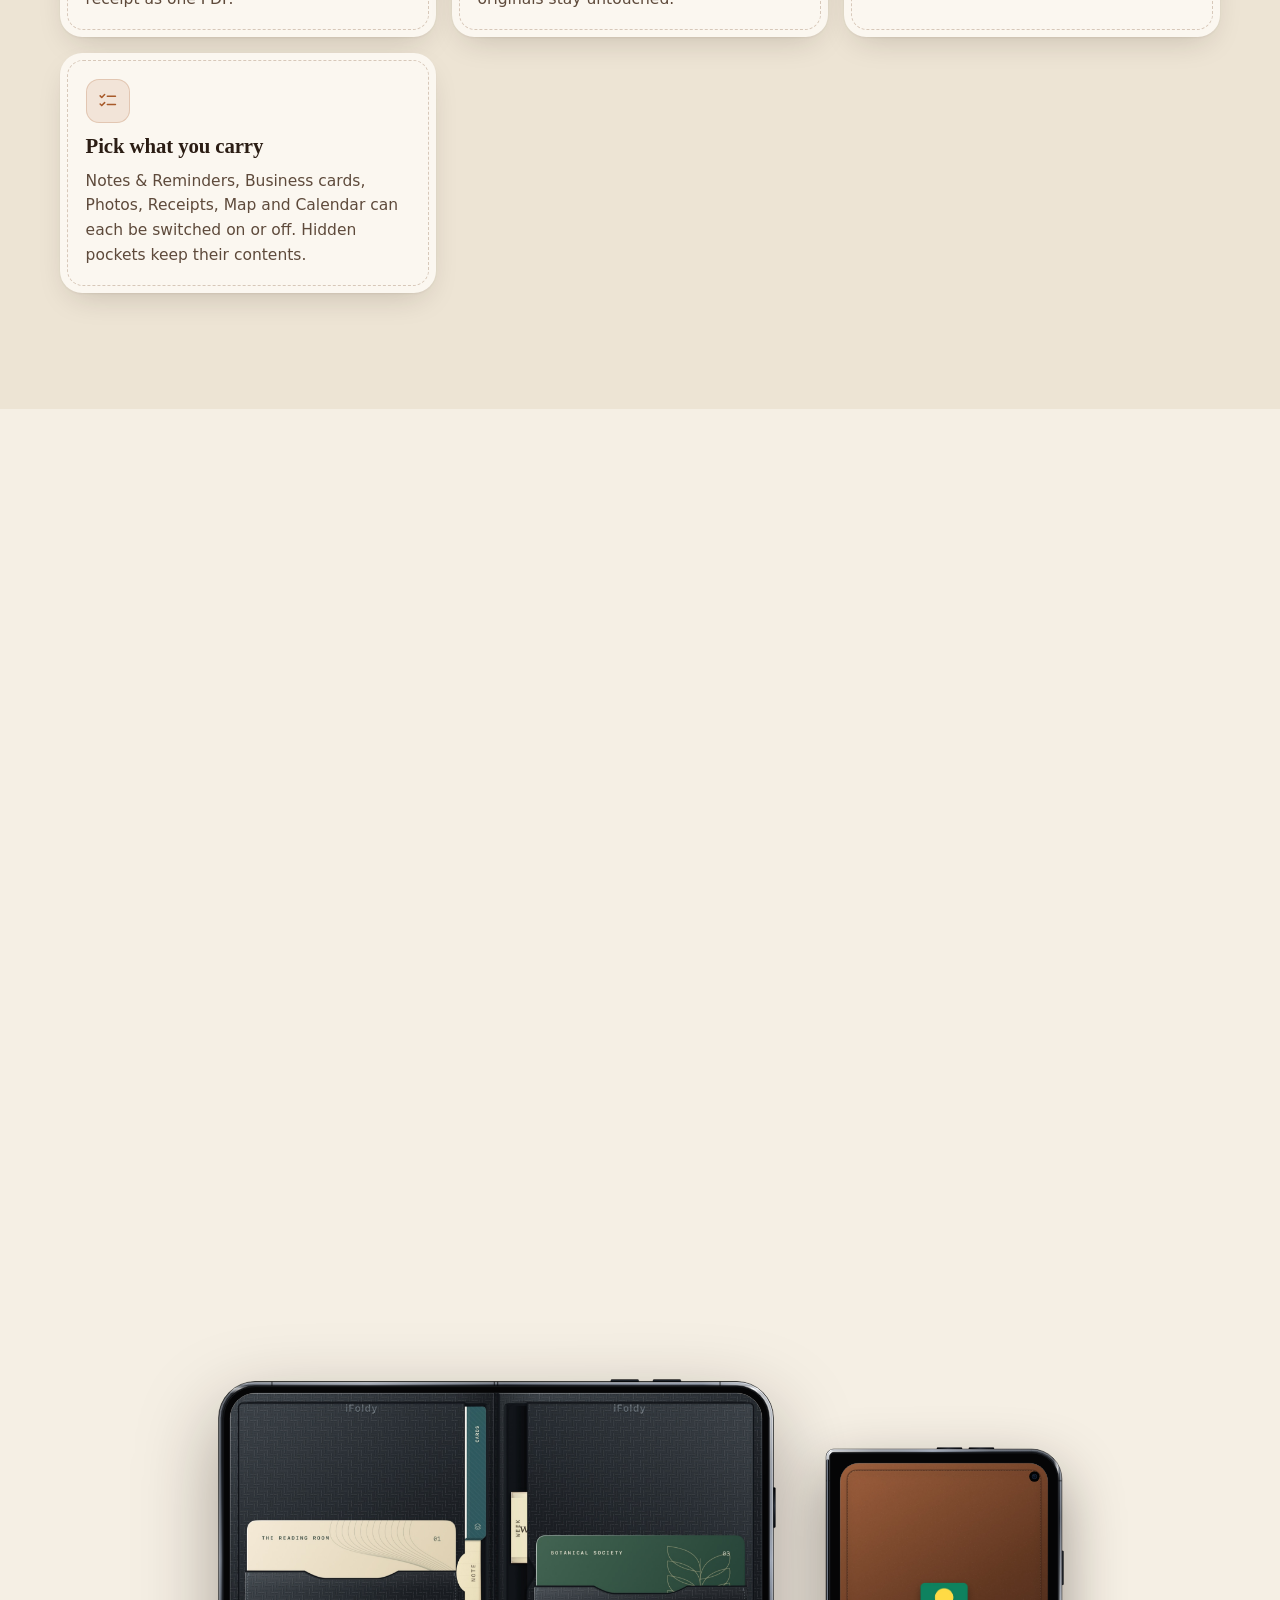
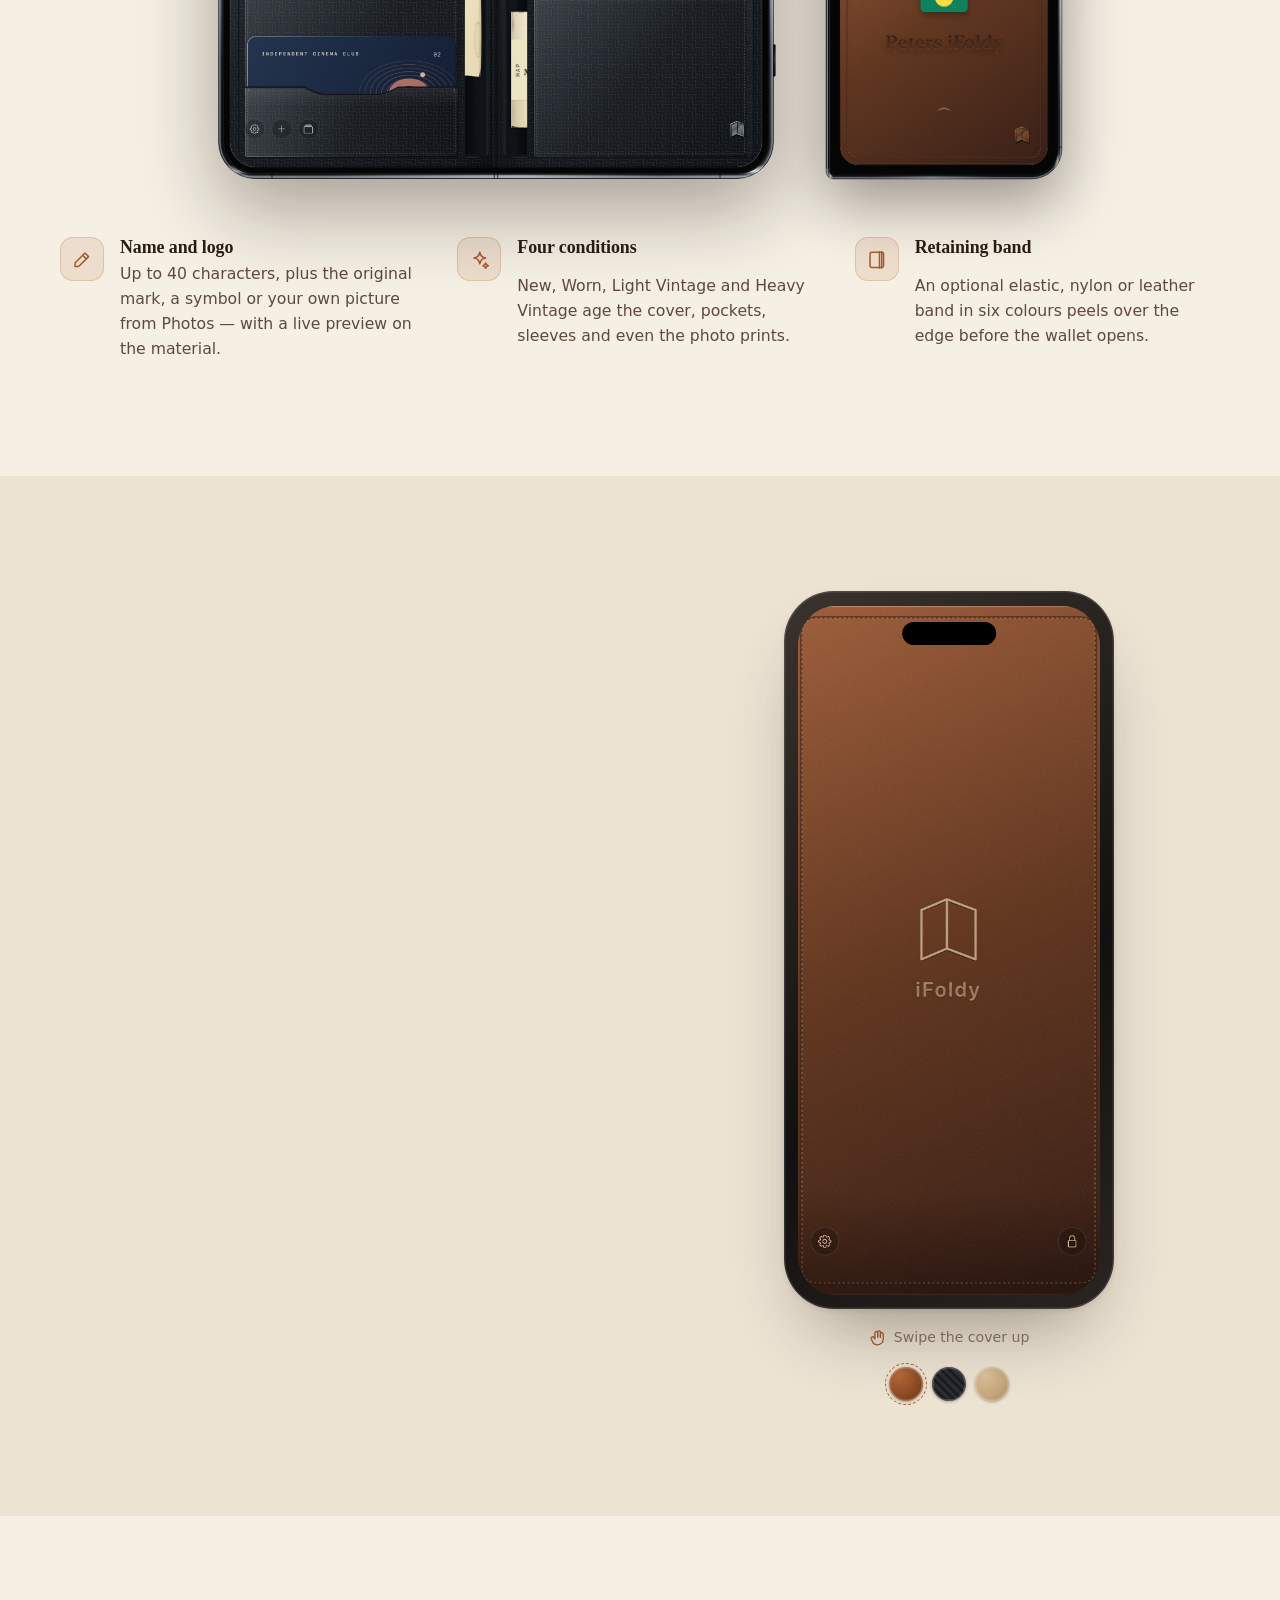
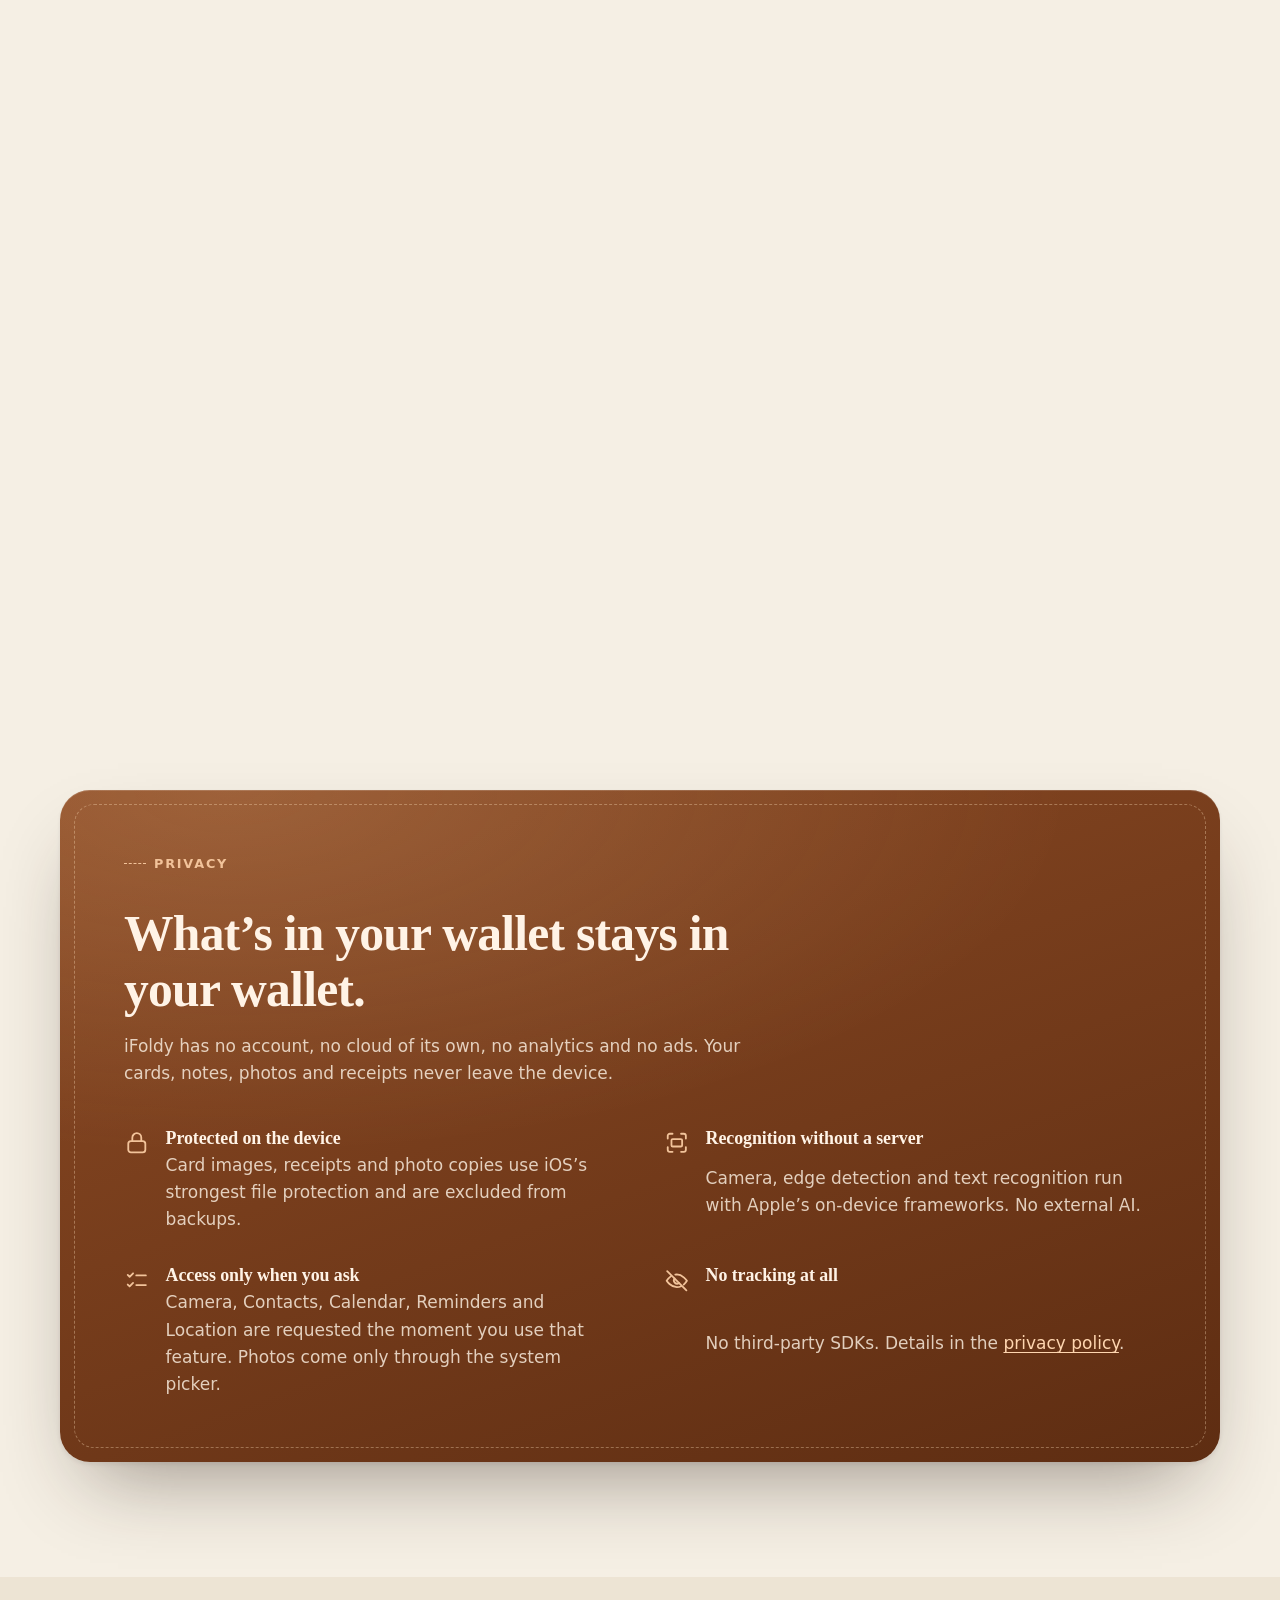
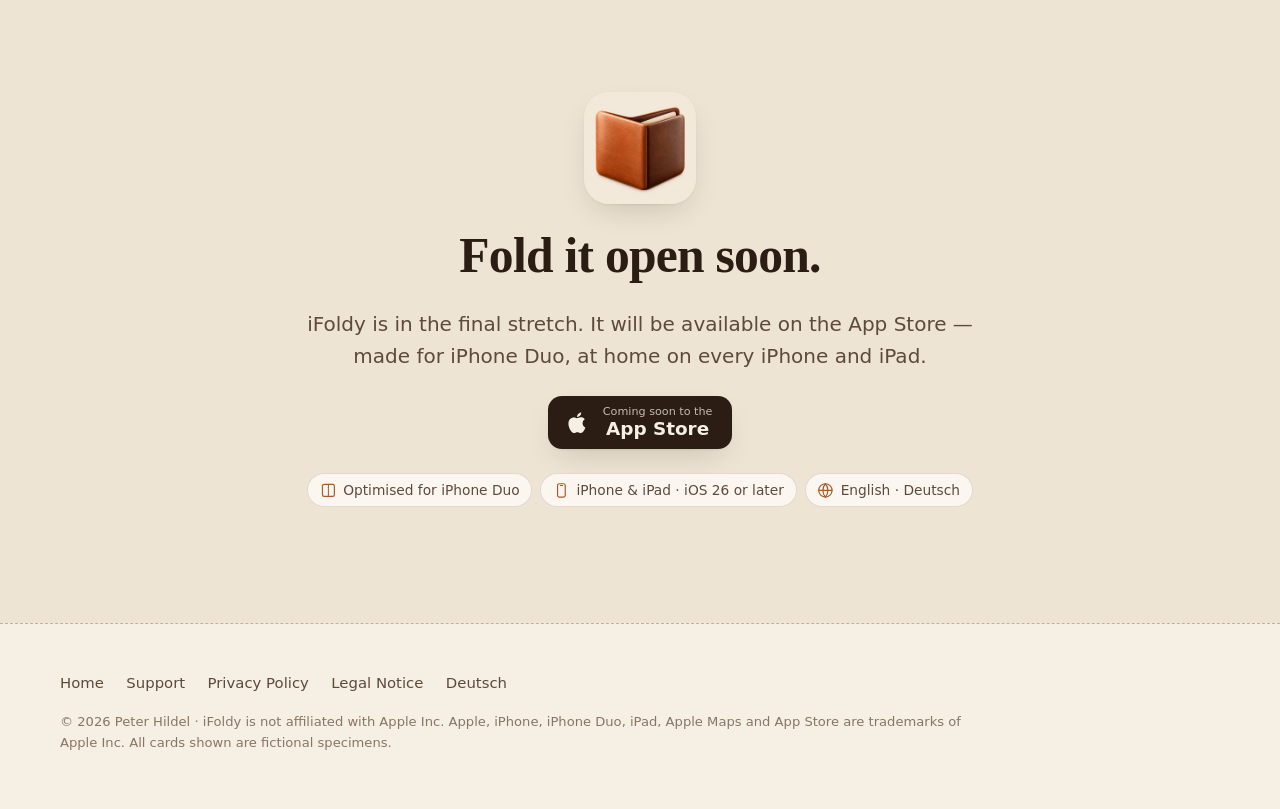
==== commit 0c7c7e17: "Update landing page for current iFoldy features with fresh Duo shots Replace the wallet screenshots " ====
--- a/index.html
+++ b/index.html
@@ -30,7 +30,7 @@
       } catch (e) {}
     })();
   </script>
-  <link rel="stylesheet" href="assets/landing.css?v=3">
+  <link rel="stylesheet" href="assets/landing.css?v=5">
 </head>
 <body>
 <a class="skip" href="#main">Skip to content</a>
@@ -124,7 +124,7 @@
           <li>
             <span class="badge"><svg class="ico" aria-hidden="true"><use href="assets/icons.svg#i-phone"/></svg></span>
             <h3>A cover on the outside</h3>
-            <p>Folded, the cover display shows the front of the wallet — tap or swipe it to open a single-screen card holder.</p>
+            <p>Folded, the outer display is the closed wallet — with your own name and logo burned into the leather, if you like. To open it, open the phone.</p>
           </li>
           <li>
             <span class="badge"><svg class="ico" aria-hidden="true"><use href="assets/icons.svg#i-stack"/></svg></span>
@@ -172,6 +172,11 @@
             <p>Classic, Cascade, Offset or four, six and eight pockets across both leaves. Drag cards between slots to arrange the wallet your way.</p>
           </li>
           <li>
+            <span class="badge"><svg class="ico" aria-hidden="true"><use href="assets/icons.svg#i-link"/></svg></span>
+            <h3>Cards that open apps</h3>
+            <p>Link a card to its app or a Shortcut — the bank card opens your banking app, the gym card its booking app, right from the card in your hand.</p>
+          </li>
+          <li>
             <span class="badge"><svg class="ico" aria-hidden="true"><use href="assets/icons.svg#i-hand"/></svg></span>
             <h3>Flip, tilt, put away</h3>
             <p>Drag sideways to rotate a card, flick to flip it, pull down on the lower edge to return it. Every motion can be caught mid-way.</p>
@@ -179,8 +184,8 @@
         </ul>
       </div>
       <div class="duo-pair reveal">
-        <div class="duo"><div class="screen"><img src="assets/img/duo-pockets.jpg" alt="Eight fictional demo cards spread over both leaves, with the note sleeve at the spine." width="1800" height="1266" loading="lazy"></div></div>
-        <div class="duo"><div class="screen"><img src="assets/img/duo-card-out.jpg" alt="A library card pulled from its pocket and held in front of the wallet." width="1424" height="1002" loading="lazy"></div></div>
+        <div class="duo"><div class="screen"><img src="assets/img/duo-interior.jpg" alt="The open wallet on iPhone Duo: three cards in their pockets, the iFoldy name burned into both leaves and labelled paper sleeves along the spine." width="1800" height="1266" loading="lazy"></div></div>
+        <div class="duo"><div class="screen"><img src="assets/img/duo-card-out.jpg" alt="The Reading Room card pulled from its pocket and held in front of the open wallet." width="1800" height="1266" loading="lazy"></div></div>
       </div>
     </div>
   </section>
@@ -190,11 +195,12 @@
     <div class="wrap">
       <div class="section-head center reveal">
         <p class="eyebrow">The spine sleeves</p>
-        <h2>A note, a map, a little calendar.</h2>
+        <h2>Everything else you carry.</h2>
         <p>
-          Along the fold, slip pockets hold folded paper. Pull it out and it unfolds along
-          its creases — into a note you can write on, a map that finds your way, or the week ahead.
-          On the Duo, the map spreads across one leaf and the route planner sits on the other.
+          Along the fold, labelled slip pockets hold folded paper, a few photos and your receipts.
+          Pull one out and it unfolds along its creases — into a note you can write on, a map that
+          finds your way, or the week ahead. On the Duo, the map spreads across one leaf and the
+          route planner sits on the other.
         </p>
       </div>
       <div class="duo reveal" style="max-width:980px;margin-inline:auto">
@@ -207,16 +213,38 @@
       <div class="gallery">
         <figure class="reveal">
           <div class="duo"><div class="screen"><img src="assets/img/duo-note.jpg" alt="A lined paper note unfolded over the wallet." width="1800" height="1266" loading="lazy"></div></div>
-          <figcaption><b>Folded note</b>Lined paper with handwriting, visible creases and a turned corner. Saves as you type.</figcaption>
+          <figcaption><b>Folded note</b>Lined paper with handwriting, visible creases and a turned corner. Saves as you type, or connect a Reminders list and tick tasks off on paper.</figcaption>
         </figure>
         <figure class="reveal">
           <div class="duo"><div class="screen"><img src="assets/img/duo-map.jpg" alt="A folded paper map of Berlin with a route planner on the other leaf." width="1800" height="1266" loading="lazy"></div></div>
           <figcaption><b>Paper map</b>Four panels unfold into Apple Maps with search, walking and driving routes, and a hand-off to navigation.</figcaption>
         </figure>
         <figure class="reveal">
-          <div class="duo"><div class="screen"><img src="assets/img/duo-reminders.jpg" alt="The note showing a shopping list from Apple Reminders." width="1800" height="1266" loading="lazy"></div></div>
-          <figcaption><b>Reminders on paper</b>Connect a Reminders list to the note: add tasks and tick them off. Changes go straight to Apple Reminders.</figcaption>
+          <div class="duo"><div class="screen"><img src="assets/img/duo-business-cards.jpg" alt="A stack of business cards on the left leaf with search and buttons to call, message or mail." width="1800" height="1266" loading="lazy"></div></div>
+          <figcaption><b>Business cards</b>Your contacts as a little stack on six paper designs. Search, flip, then call, message or mail.</figcaption>
         </figure>
+      </div>
+      <div class="cards pockets-list">
+        <article class="card reveal">
+          <span class="badge"><svg class="ico" aria-hidden="true"><use href="assets/icons.svg#i-receipt"/></svg></span>
+          <h3>Receipts</h3>
+          <p>Scan receipts with the document camera, multi-page and straightened. Search finds the text on every page; share a receipt as one PDF.</p>
+        </article>
+        <article class="card reveal">
+          <span class="badge"><svg class="ico" aria-hidden="true"><use href="assets/icons.svg#i-photo"/></svg></span>
+          <h3>Photos</h3>
+          <p>A small stack of instant prints with a handwritten caption. Pick a photo, crop it square, swipe through the stack. Your originals stay untouched.</p>
+        </article>
+        <article class="card reveal">
+          <span class="badge"><svg class="ico" aria-hidden="true"><use href="assets/icons.svg#i-calendar"/></svg></span>
+          <h3>Pocket calendar</h3>
+          <p>A four-section paper calendar shows your week from Calendar. Tap an event’s place and the paper map opens with it.</p>
+        </article>
+        <article class="card reveal">
+          <span class="badge"><svg class="ico" aria-hidden="true"><use href="assets/icons.svg#i-check-list"/></svg></span>
+          <h3>Pick what you carry</h3>
+          <p>Notes &amp; Reminders, Business cards, Photos, Receipts, Map and Calendar can each be switched on or off. Hidden pockets keep their contents.</p>
+        </article>
       </div>
     </div>
   </section>
@@ -225,11 +253,12 @@
   <section class="block" id="materials">
     <div class="wrap">
       <div class="section-head center reveal">
-        <p class="eyebrow">Materials</p>
-        <h2>Eight finishes. All stitched.</h2>
+        <p class="eyebrow">Make it yours</p>
+        <h2>Eight finishes. Your name on the cover.</h2>
         <p>
           Fine-grain leather, brushed suede, plain-weave canvas or woven carbon — each with
-          its own seams, edges and give. Let it age from new to worn to vintage.
+          its own seams, edges and give. Let it age from new to worn to light or heavy vintage,
+          with patina, scuffs and frayed stitching. Then burn your own name and logo into the cover.
         </p>
       </div>
       <div class="materials reveal">
@@ -243,9 +272,26 @@
         <div class="material m-carbon"><span>Carbon</span><b>Graphite</b></div>
       </div>
       <div class="duo-covers reveal">
-        <div class="duo"><div class="screen"><img src="assets/img/duo-closed-carbon.jpg" alt="The unfolded Duo showing a closed wallet in graphite carbon." width="1426" height="1002" loading="lazy"></div></div>
-        <div class="duo-outer"><div class="screen"><img src="assets/img/duo-outer-cover.jpg" alt="The folded Duo with a cognac leather cover." width="1031" height="1500" loading="lazy"></div></div>
-      </div>
+        <div class="duo"><div class="screen"><img src="assets/img/duo-carbon.jpg" alt="The open wallet on iPhone Duo in graphite carbon, with a fine woven texture on both leaves." width="1800" height="1266" loading="lazy"></div></div>
+        <div class="duo-outer"><div class="screen"><img src="assets/img/duo-cover-personal.jpg" alt="The folded Duo with a personalised cognac cover: an imported logo and the name “Peters iFoldy” burned into the leather." width="1031" height="1500" loading="lazy"></div></div>
+      </div>
+      <ul class="feature-list personal-list reveal">
+        <li>
+          <span class="badge"><svg class="ico" aria-hidden="true"><use href="assets/icons.svg#i-pen"/></svg></span>
+          <h3>Name and logo</h3>
+          <p>Up to 40 characters, plus the original mark, a symbol or your own picture from Photos — with a live preview on the material.</p>
+        </li>
+        <li>
+          <span class="badge"><svg class="ico" aria-hidden="true"><use href="assets/icons.svg#i-sparkle"/></svg></span>
+          <h3>Four conditions</h3>
+          <p>New, Worn, Light Vintage and Heavy Vintage age the cover, pockets, sleeves and even the photo prints.</p>
+        </li>
+        <li>
+          <span class="badge"><svg class="ico" aria-hidden="true"><use href="assets/icons.svg#i-band"/></svg></span>
+          <h3>Retaining band</h3>
+          <p>An optional elastic, nylon or leather band in six colours peels over the edge before the wallet opens.</p>
+        </li>
+      </ul>
     </div>
   </section>
 
@@ -269,6 +315,11 @@
             <p>Swipe the cover up on the phone beside this text, and switch the material below it.</p>
           </li>
           <li>
+            <span class="badge"><svg class="ico" aria-hidden="true"><use href="assets/icons.svg#i-fold"/></svg></span>
+            <h3>Or fold it upward</h3>
+            <p>Prefer a real fold on a regular iPhone? The Fold upward view turns the cover around a horizontal hinge and splits the pockets into an upper and a lower half.</p>
+          </li>
+          <li>
             <span class="badge"><svg class="ico" aria-hidden="true"><use href="assets/icons.svg#i-person"/></svg></span>
             <h3>Same wallet everywhere</h3>
             <p>Pockets, note, map, calendar and business cards work on every device. Cards stay on the device you scanned them on.</p>
@@ -326,14 +377,14 @@
           <p>A light tap when the cover lands, a card seats or a pocket takes a card. Release speed carries into every motion.</p>
         </article>
         <article class="card reveal">
-          <span class="badge"><svg class="ico" aria-hidden="true"><use href="assets/icons.svg#i-band"/></svg></span>
-          <h3>Retaining band</h3>
-          <p>An optional elastic, nylon or leather band in six colours peels over the edge before the cover opens.</p>
-        </article>
-        <article class="card reveal">
-          <span class="badge"><svg class="ico" aria-hidden="true"><use href="assets/icons.svg#i-person"/></svg></span>
-          <h3>Business cards</h3>
-          <p>A small stack in the sleeve shows your contacts on six paper designs — with call, message and mail at hand.</p>
+          <span class="badge"><svg class="ico" aria-hidden="true"><use href="assets/icons.svg#i-wallet"/></svg></span>
+          <h3>Burned-in fittings</h3>
+          <p>No app chrome: settings, add card and your cards are symbols pressed into the leather, with full-size touch targets.</p>
+        </article>
+        <article class="card reveal">
+          <span class="badge"><svg class="ico" aria-hidden="true"><use href="assets/icons.svg#i-card"/></svg></span>
+          <h3>Example wallets</h3>
+          <p>Try it with fictional demo cards — Everyday and Travel for Europe or Everyday USA — without touching your own cards.</p>
         </article>
         <article class="card reveal">
           <span class="badge"><svg class="ico" aria-hidden="true"><use href="assets/icons.svg#i-access"/></svg></span>
@@ -351,13 +402,13 @@
         <div style="position:relative;max-width:42rem;display:grid;gap:1rem">
           <p class="eyebrow">Privacy</p>
           <h2>What’s in your wallet stays in your wallet.</h2>
-          <p>iFoldy has no account, no cloud of its own, no analytics and no ads. Your cards and notes never leave the device.</p>
+          <p>iFoldy has no account, no cloud of its own, no analytics and no ads. Your cards, notes, photos and receipts never leave the device.</p>
         </div>
         <div class="grid">
           <div>
             <svg class="ico" aria-hidden="true"><use href="assets/icons.svg#i-lock"/></svg>
             <h3>Protected on the device</h3>
-            <p>Card images use iOS’s strongest file protection and are excluded from backups.</p>
+            <p>Card images, receipts and photo copies use iOS’s strongest file protection and are excluded from backups.</p>
           </div>
           <div>
             <svg class="ico" aria-hidden="true"><use href="assets/icons.svg#i-scan"/></svg>
@@ -367,7 +418,7 @@
           <div>
             <svg class="ico" aria-hidden="true"><use href="assets/icons.svg#i-check-list"/></svg>
             <h3>Access only when you ask</h3>
-            <p>Camera, Contacts, Calendar, Reminders and Location are requested the moment you use that feature — not before.</p>
+            <p>Camera, Contacts, Calendar, Reminders and Location are requested the moment you use that feature. Photos come only through the system picker.</p>
           </div>
           <div>
             <svg class="ico" aria-hidden="true"><use href="assets/icons.svg#i-eye-off"/></svg>
--- a/assets/landing.css
+++ b/assets/landing.css
@@ -220,7 +220,7 @@
 .fold-stage figcaption { padding: .8rem 1.2rem 1rem; color: #b9b2aa; font-size: .88rem; }
 
 .duo-pair { position: relative; padding-bottom: 10%; }
-.duo-pair .duo:nth-child(2) { position: absolute; width: 62%; right: -4%; bottom: 0; }
+.duo-pair .duo:nth-child(2) { position: absolute; width: 62%; right: 0; bottom: 0; }
 .duo-pair .duo:nth-child(1) { width: 86%; }
 
 .duo-covers { display: flex; align-items: flex-end; justify-content: center; gap: clamp(1rem, 4vw, 3rem); margin-top: clamp(2.5rem, 5vw, 4rem); }
@@ -354,3 +354,8 @@
 .reveal { opacity: 0; transform: translateY(18px); transition: opacity .8s ease, transform .9s cubic-bezier(.2, .9, .3, 1); }
 .reveal.in { opacity: 1; transform: none; }
 @media (prefers-reduced-motion: reduce) { .reveal { opacity: 1; transform: none; transition: none; } }
+
+/* Sleeve contents under the gallery, and the personalization notes under the covers. */
+.pockets-list { margin-top: clamp(2rem, 5vw, 3.5rem); }
+.personal-list { grid-template-columns: repeat(3, 1fr); gap: 1.6rem 2rem; margin-top: clamp(2.5rem, 5vw, 3.5rem); }
+@media (max-width: 880px) { .personal-list { grid-template-columns: 1fr; } }
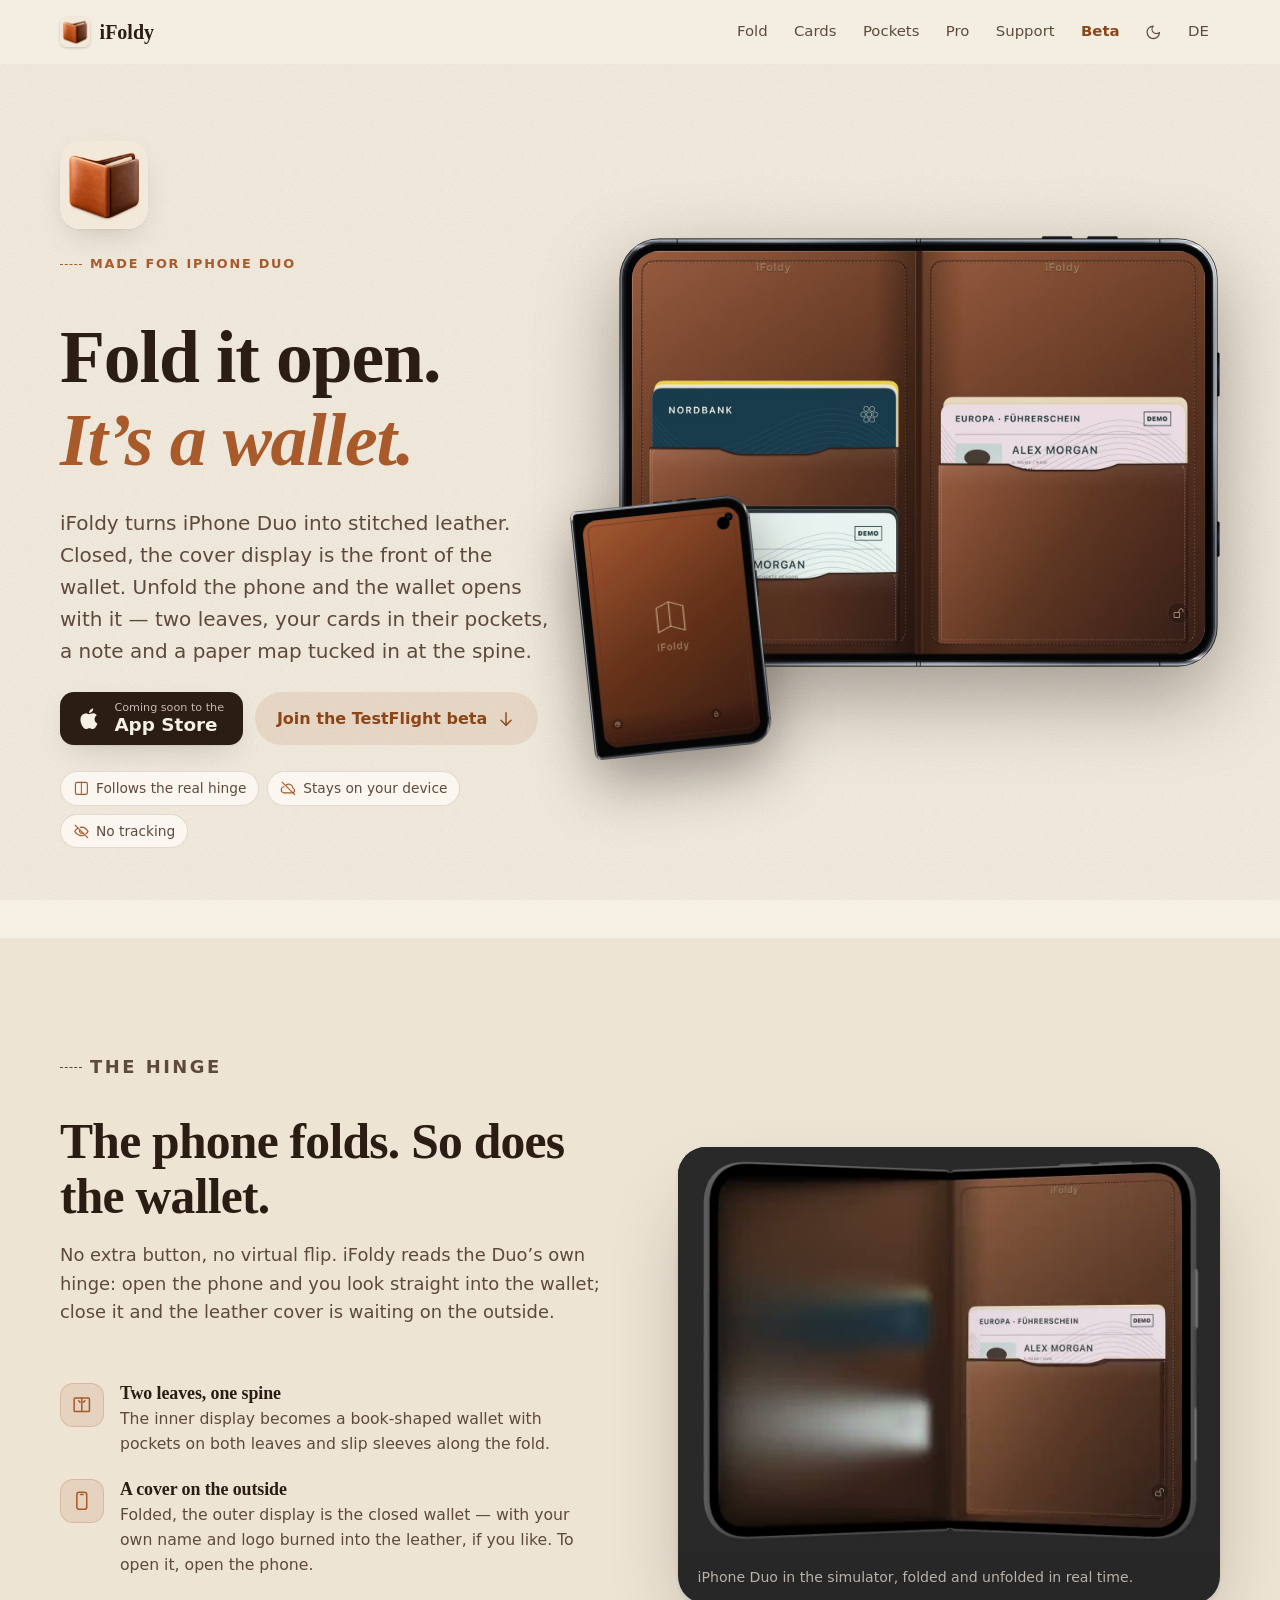
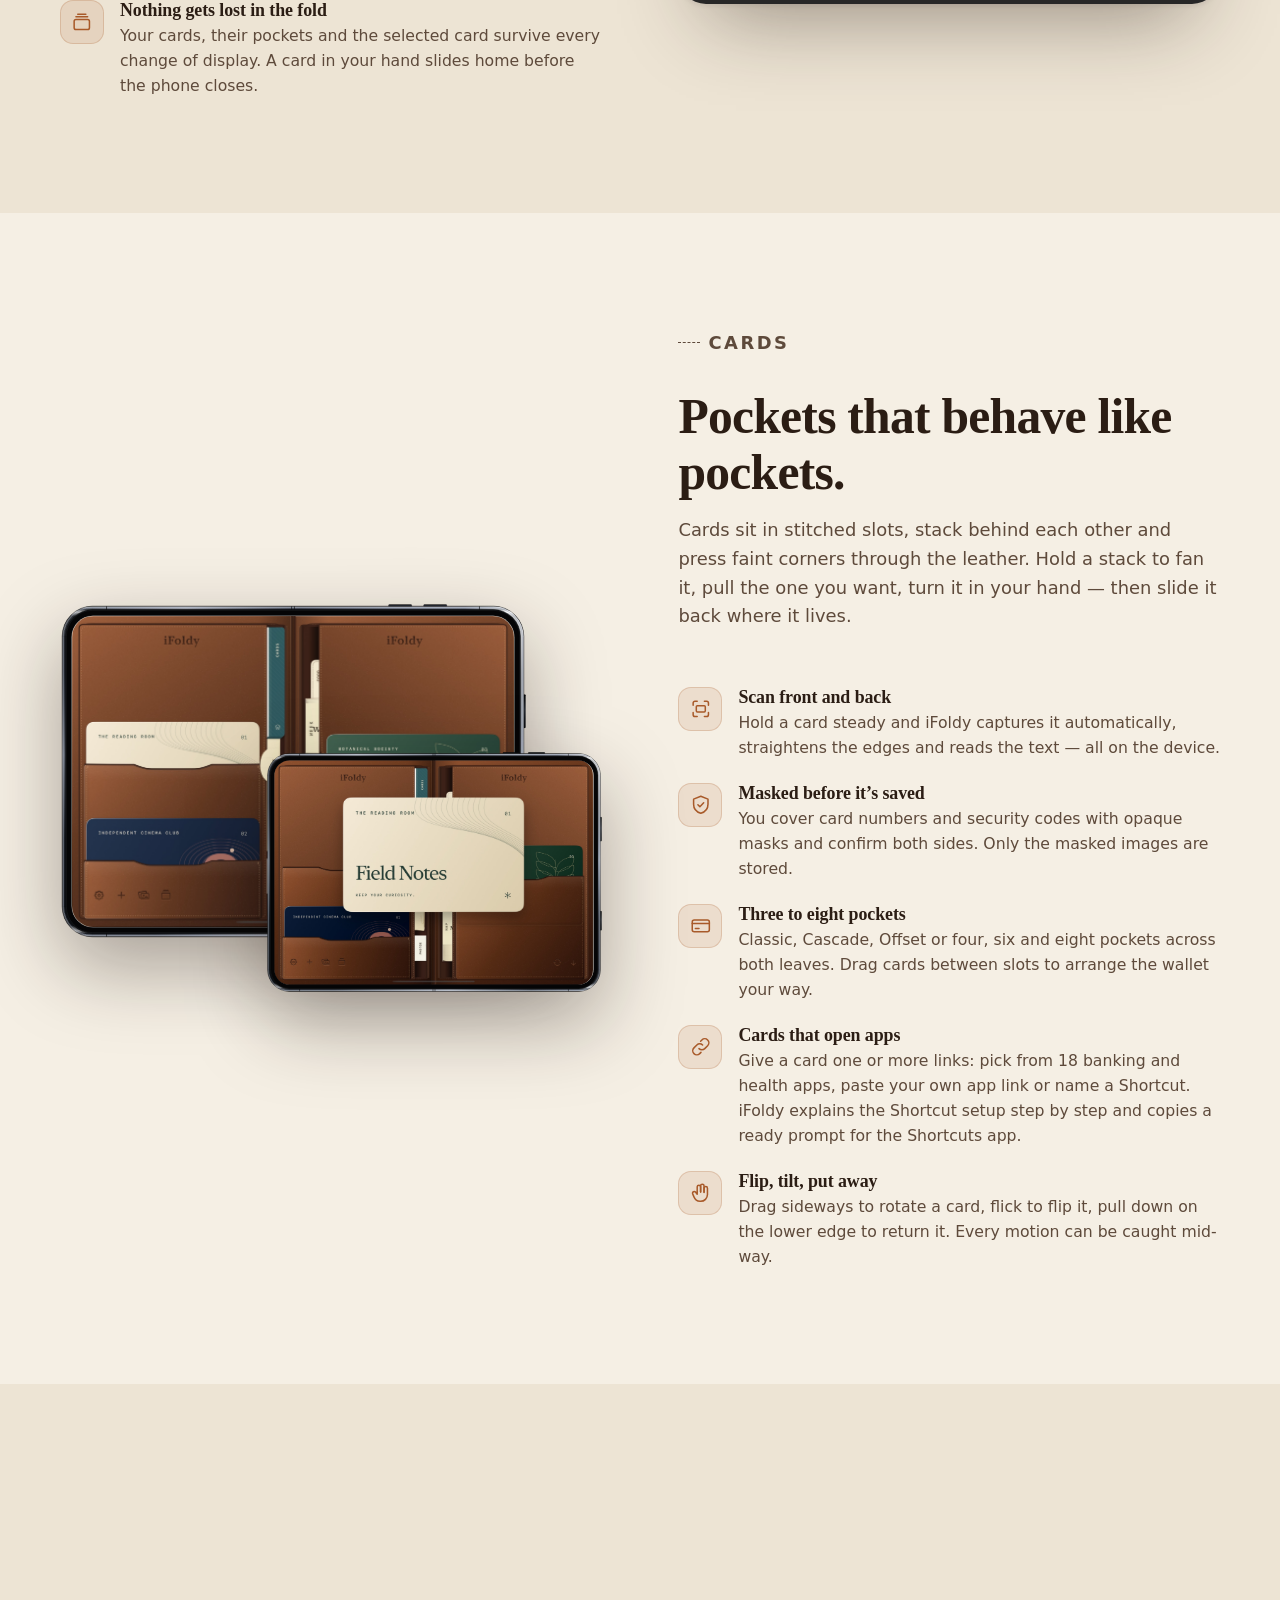
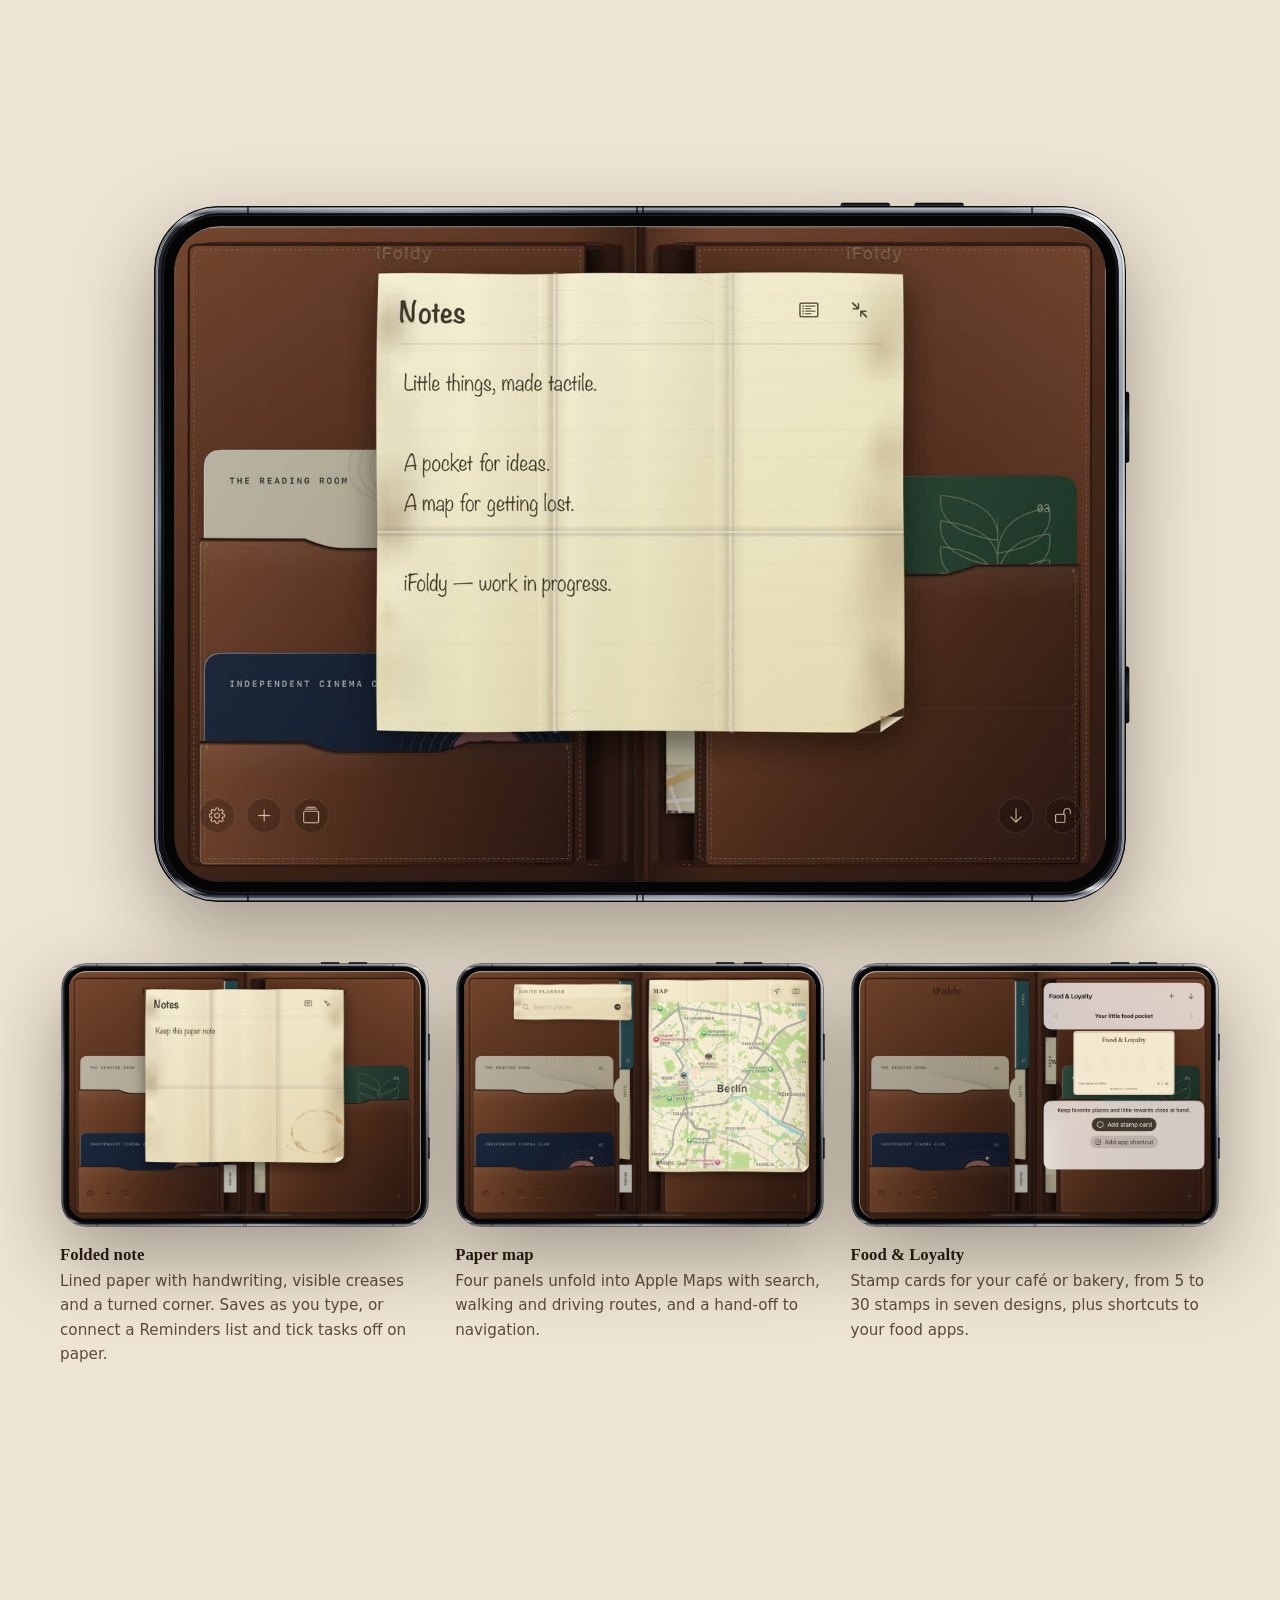
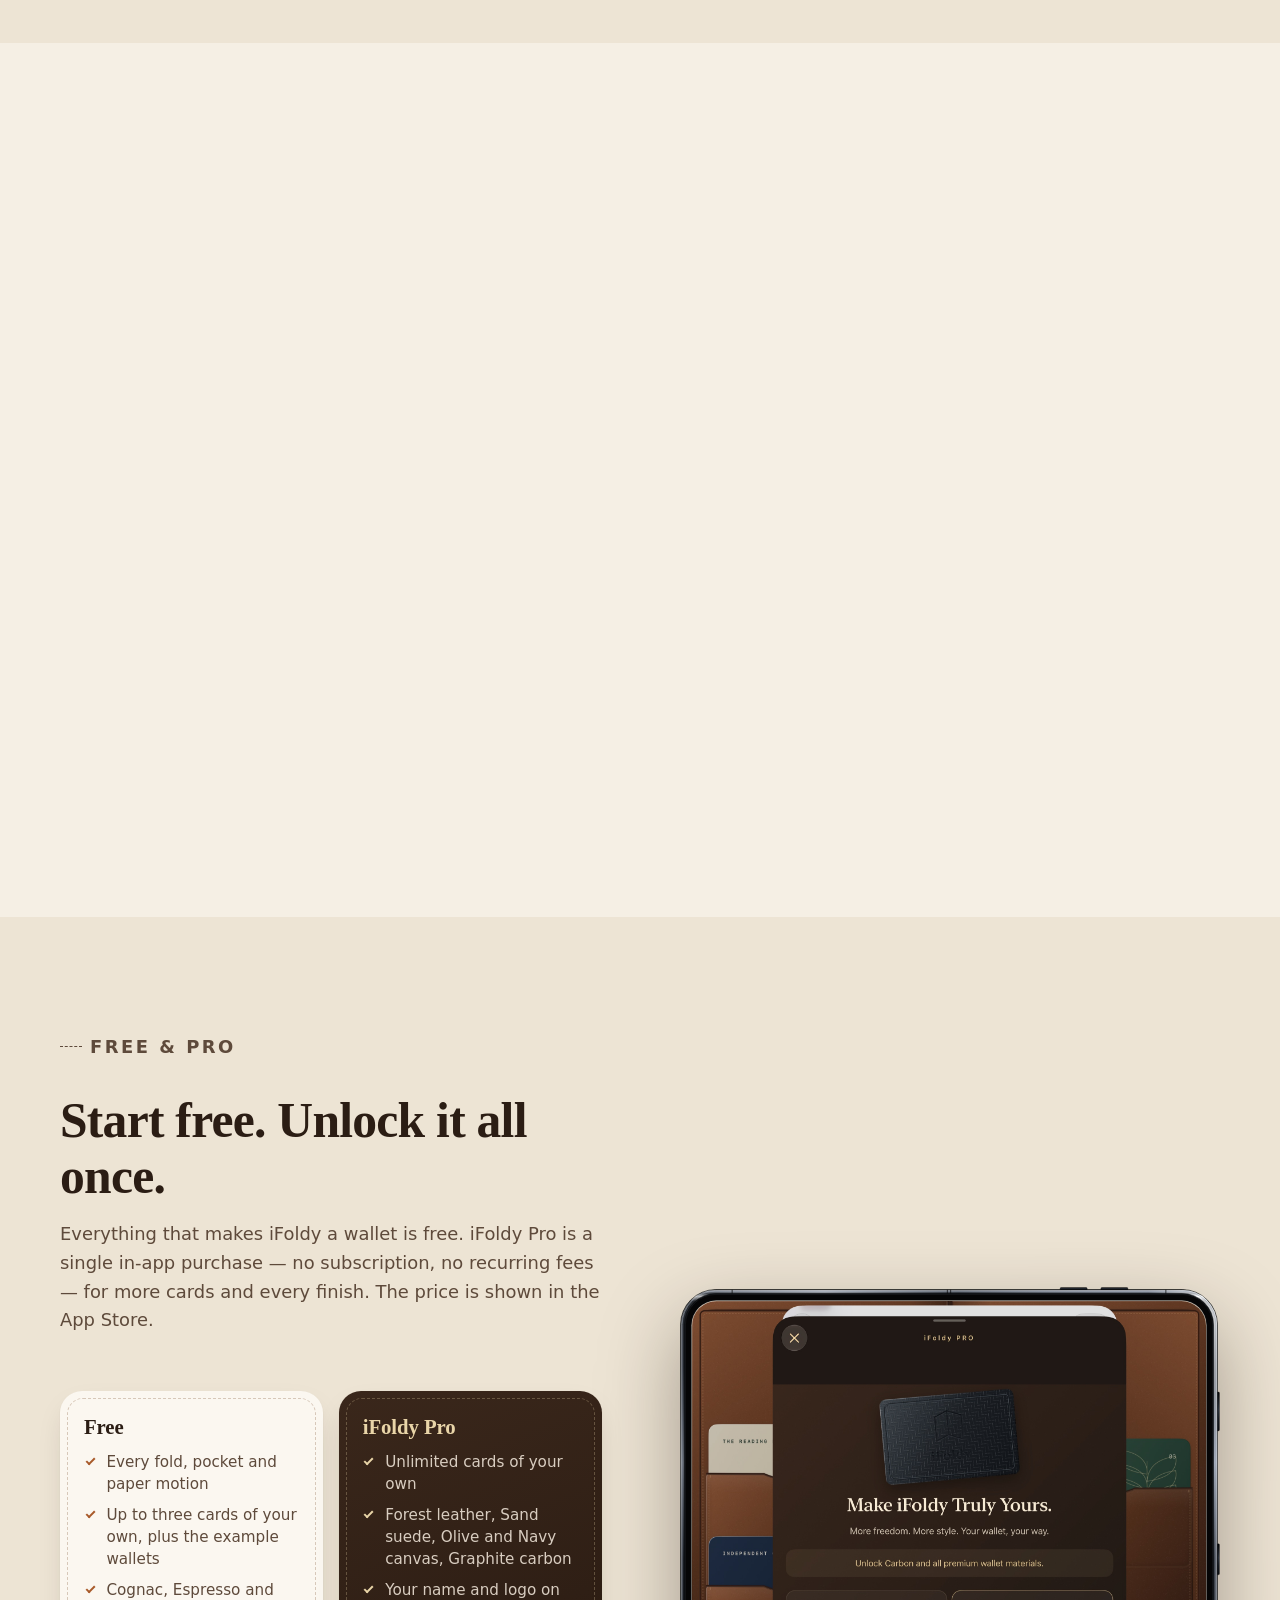
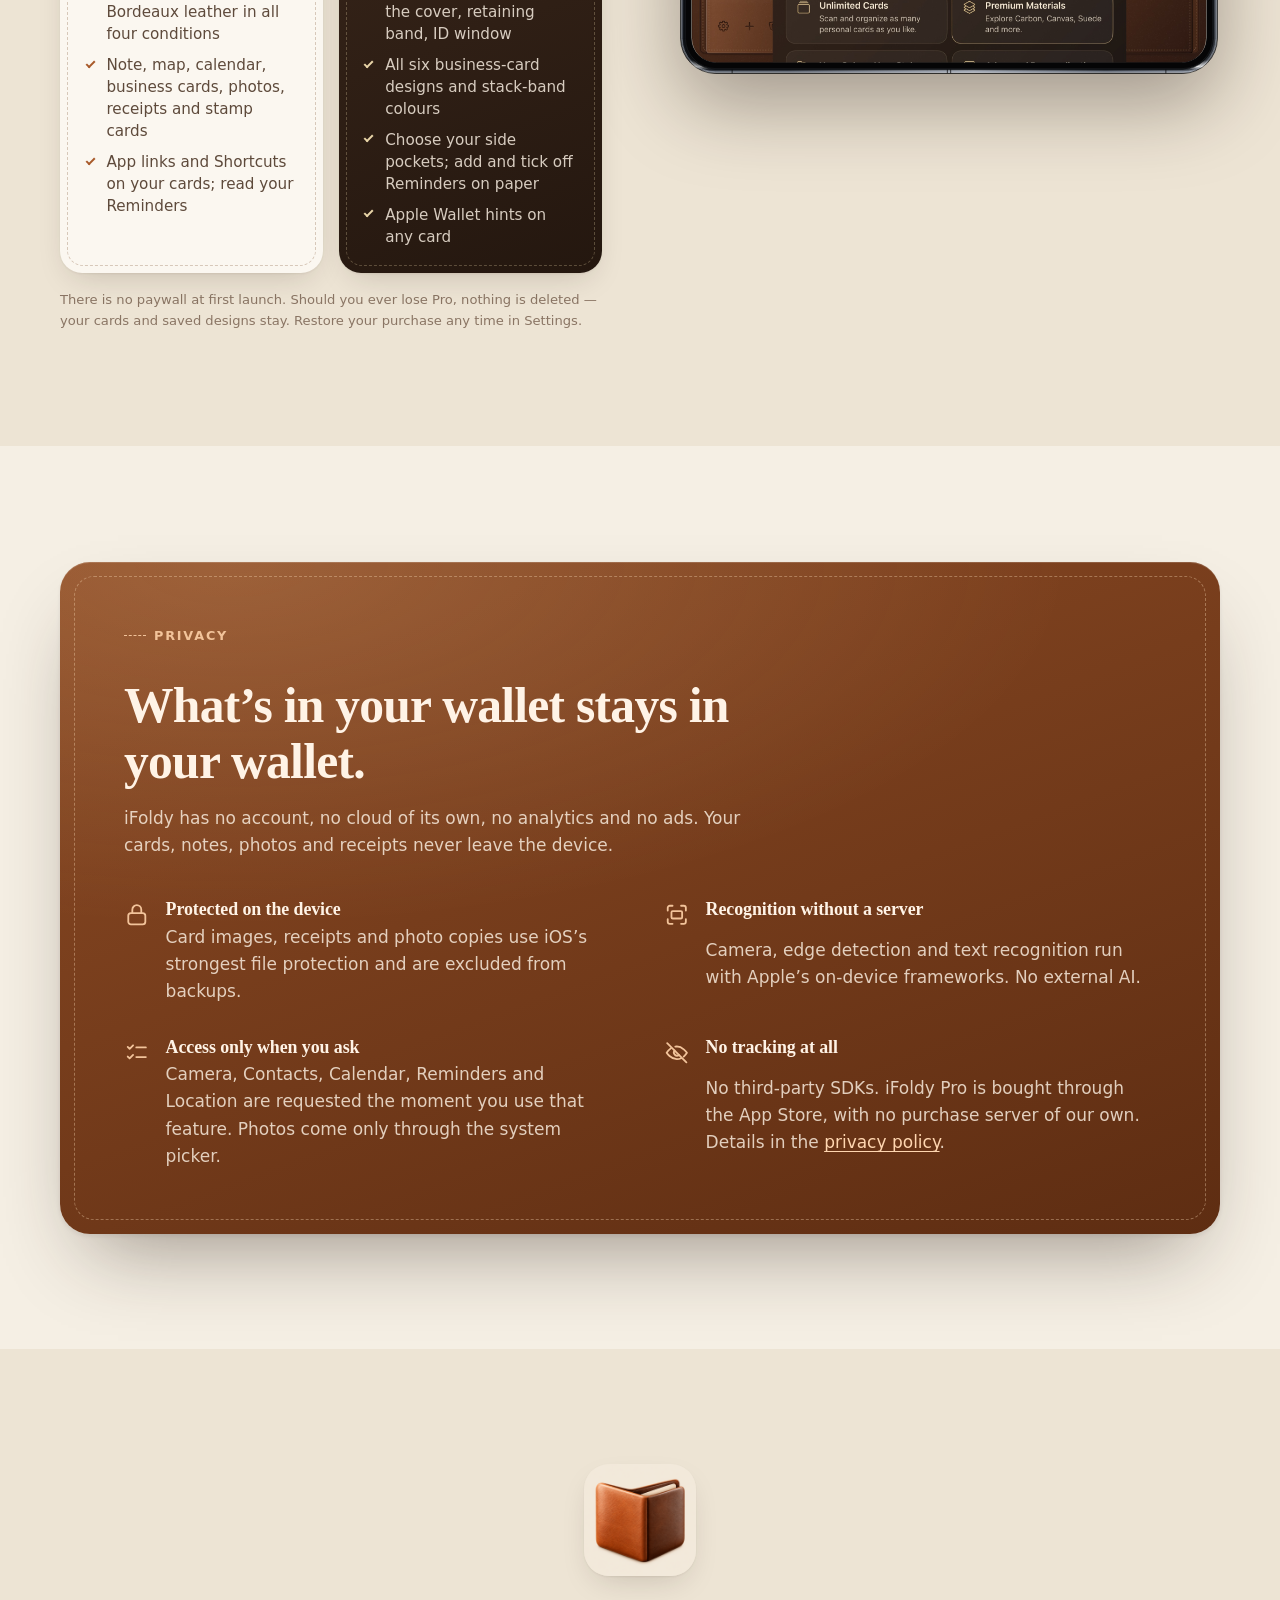
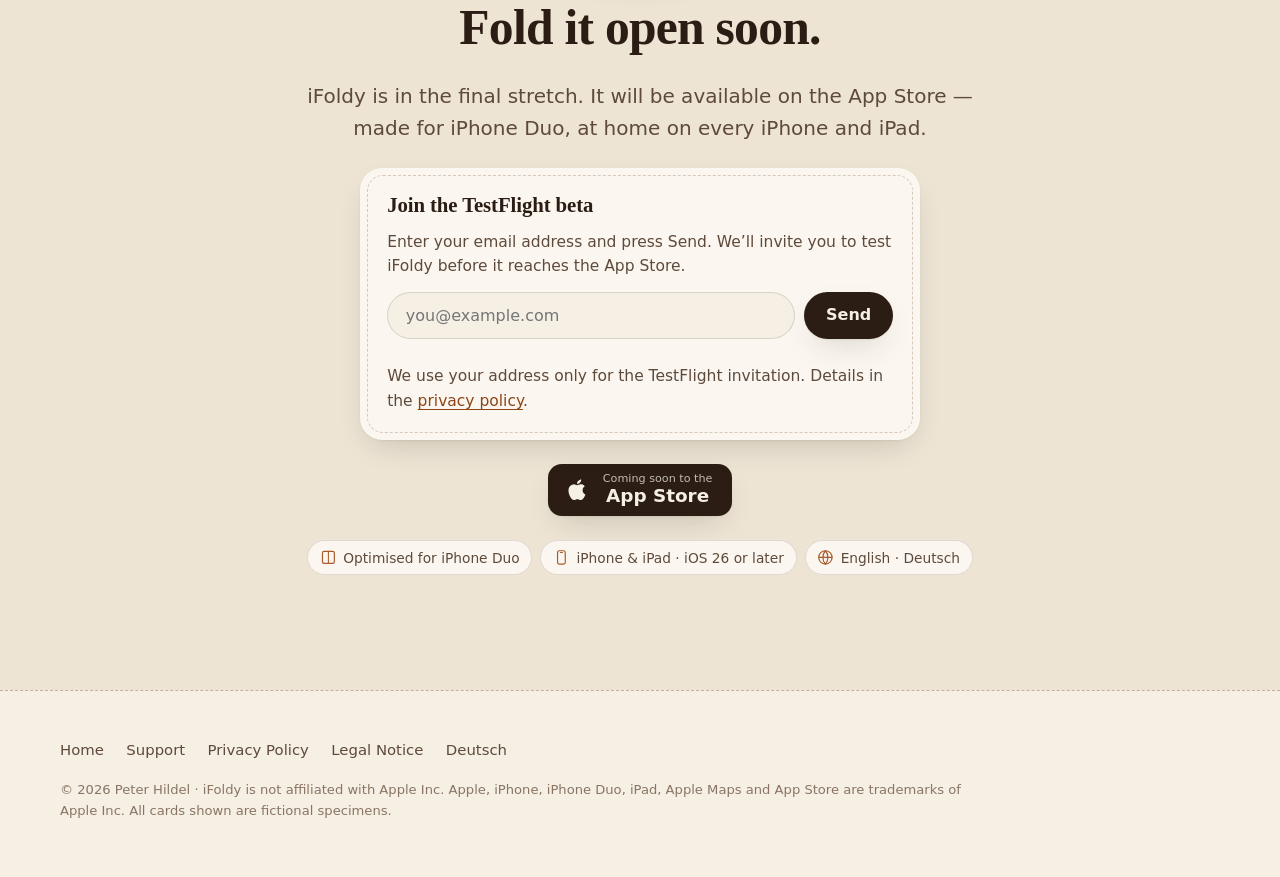
==== commit d14d1b93: "Add iFoldy Pro, Food & Loyalty and a TestFlight beta sign-up Bring the landing page up to the app's " ====
--- a/index.html
+++ b/index.html
@@ -4,7 +4,7 @@
   <meta charset="UTF-8">
   <meta name="viewport" content="width=device-width, initial-scale=1.0">
   <title>iFoldy — A leather wallet for iPhone Duo</title>
-  <meta name="description" content="iFoldy turns iPhone Duo into a real wallet: fold the phone open and the wallet opens with it. Stitched leather, suede, canvas or carbon, pockets for your scanned cards, a folded note, a paper map and a pocket calendar. Everything stays on your device.">
+  <meta name="description" content="iFoldy turns iPhone Duo into a real wallet: fold the phone open and the wallet opens with it. Pockets for your scanned cards, a folded note, a paper map, a pocket calendar and stamp cards. Free to start, iFoldy Pro as a one-time purchase. Everything stays on your device.">
   <link rel="canonical" href="https://v4ulthunt3r.github.io/iFoldy/">
   <link rel="alternate" hreflang="en" href="https://v4ulthunt3r.github.io/iFoldy/index.html">
   <link rel="alternate" hreflang="de" href="https://v4ulthunt3r.github.io/iFoldy/index-de.html">
@@ -30,7 +30,7 @@
       } catch (e) {}
     })();
   </script>
-  <link rel="stylesheet" href="assets/landing.css?v=5">
+  <link rel="stylesheet" href="assets/landing.css?v=6">
 </head>
 <body>
 <a class="skip" href="#main">Skip to content</a>
@@ -45,9 +45,10 @@
     <div class="nav-right">
       <a class="nav-link hide-sm" href="#fold">Fold</a>
       <a class="nav-link hide-sm" href="#cards">Cards</a>
-      <a class="nav-link hide-sm" href="#sleeve">Note &amp; map</a>
-      <a class="nav-link hide-sm" href="#privacy">Privacy</a>
+      <a class="nav-link hide-sm" href="#sleeve">Pockets</a>
+      <a class="nav-link hide-sm" href="#pro">Pro</a>
       <a class="nav-link hide-sm" href="support.html">Support</a>
+      <a class="nav-link nav-beta" href="#beta">Beta</a>
       <button id="theme-toggle" class="icon-btn" type="button" aria-label="Switch between light and dark" aria-pressed="false">
         <svg class="ico" id="theme-icon" aria-hidden="true"><use href="assets/icons.svg#i-moon"/></svg>
       </button>
@@ -75,8 +76,8 @@
             <svg class="ico" aria-hidden="true"><use href="assets/icons.svg#i-apple"/></svg>
             <span><small>Coming soon to the</small><b>App Store</b></span>
           </span>
-          <a class="btn btn-secondary" href="#fold">
-            See it fold
+          <a class="btn btn-secondary" href="#beta">
+            Join the TestFlight beta
             <svg class="ico" aria-hidden="true"><use href="assets/icons.svg#i-arrow-down"/></svg>
           </a>
         </div>
@@ -174,7 +175,7 @@
           <li>
             <span class="badge"><svg class="ico" aria-hidden="true"><use href="assets/icons.svg#i-link"/></svg></span>
             <h3>Cards that open apps</h3>
-            <p>Link a card to its app or a Shortcut — the bank card opens your banking app, the gym card its booking app, right from the card in your hand.</p>
+            <p>Give a card one or more links: pick from 18 banking and health apps, paste your own app link or name a Shortcut. iFoldy explains the Shortcut setup step by step and copies a ready prompt for the Shortcuts app.</p>
           </li>
           <li>
             <span class="badge"><svg class="ico" aria-hidden="true"><use href="assets/icons.svg#i-hand"/></svg></span>
@@ -197,10 +198,10 @@
         <p class="eyebrow">The spine sleeves</p>
         <h2>Everything else you carry.</h2>
         <p>
-          Along the fold, labelled slip pockets hold folded paper, a few photos and your receipts.
-          Pull one out and it unfolds along its creases — into a note you can write on, a map that
-          finds your way, or the week ahead. On the Duo, the map spreads across one leaf and the
-          route planner sits on the other.
+          Along the fold, labelled slip pockets hold folded paper, a few photos, your receipts and
+          your stamp cards. Pull one out and it unfolds along its creases — into a note you can write
+          on, a map that finds your way, or the week ahead. On the Duo, the map spreads across one
+          leaf and the route planner sits on the other.
         </p>
       </div>
       <div class="duo reveal" style="max-width:980px;margin-inline:auto">
@@ -220,11 +221,16 @@
           <figcaption><b>Paper map</b>Four panels unfold into Apple Maps with search, walking and driving routes, and a hand-off to navigation.</figcaption>
         </figure>
         <figure class="reveal">
-          <div class="duo"><div class="screen"><img src="assets/img/duo-business-cards.jpg" alt="A stack of business cards on the left leaf with search and buttons to call, message or mail." width="1800" height="1266" loading="lazy"></div></div>
-          <figcaption><b>Business cards</b>Your contacts as a little stack on six paper designs. Search, flip, then call, message or mail.</figcaption>
+          <div class="duo"><div class="screen"><img src="assets/img/duo-food.jpg" alt="The Food &amp; Loyalty pocket open on the right leaf: an empty stamp card with ten circles and buttons to add a stamp card or an app shortcut." width="1800" height="1266" loading="lazy"></div></div>
+          <figcaption><b>Food &amp; Loyalty</b>Stamp cards for your café or bakery, from 5 to 30 stamps in seven designs, plus shortcuts to your food apps.</figcaption>
         </figure>
       </div>
       <div class="cards pockets-list">
+        <article class="card reveal">
+          <span class="badge"><svg class="ico" aria-hidden="true"><use href="assets/icons.svg#i-person"/></svg></span>
+          <h3>Business cards</h3>
+          <p>Your contacts as a little stack on six paper designs. Search, flip, then call, message or mail. The cards age with your wallet.</p>
+        </article>
         <article class="card reveal">
           <span class="badge"><svg class="ico" aria-hidden="true"><use href="assets/icons.svg#i-receipt"/></svg></span>
           <h3>Receipts</h3>
@@ -242,8 +248,8 @@
         </article>
         <article class="card reveal">
           <span class="badge"><svg class="ico" aria-hidden="true"><use href="assets/icons.svg#i-check-list"/></svg></span>
-          <h3>Pick what you carry</h3>
-          <p>Notes &amp; Reminders, Business cards, Photos, Receipts, Map and Calendar can each be switched on or off. Hidden pockets keep their contents.</p>
+          <h3>Pick what you carry <span class="pro-tag">Pro</span></h3>
+          <p>Switch Notes &amp; Reminders, Business cards, Photos, Receipts, Map, Calendar and Food &amp; Loyalty on or off. Hidden pockets keep their contents.</p>
         </article>
       </div>
     </div>
@@ -259,17 +265,18 @@
           Fine-grain leather, brushed suede, plain-weave canvas or woven carbon — each with
           its own seams, edges and give. Let it age from new to worn to light or heavy vintage,
           with patina, scuffs and frayed stitching. Then burn your own name and logo into the cover.
+          Three leathers come free; the other five finishes are part of iFoldy Pro.
         </p>
       </div>
       <div class="materials reveal">
         <div class="material m-cognac"><span>Leather</span><b>Cognac</b></div>
         <div class="material m-espresso"><span>Leather</span><b>Espresso</b></div>
         <div class="material m-bordeaux"><span>Leather</span><b>Bordeaux</b></div>
-        <div class="material m-forest"><span>Leather</span><b>Forest</b></div>
-        <div class="material m-sand"><span>Suede</span><b>Sand</b></div>
-        <div class="material m-olive"><span>Canvas</span><b>Olive</b></div>
-        <div class="material m-navy"><span>Canvas</span><b>Navy</b></div>
-        <div class="material m-carbon"><span>Carbon</span><b>Graphite</b></div>
+        <div class="material m-forest pro"><span>Leather</span><b>Forest</b></div>
+        <div class="material m-sand pro"><span>Suede</span><b>Sand</b></div>
+        <div class="material m-olive pro"><span>Canvas</span><b>Olive</b></div>
+        <div class="material m-navy pro"><span>Canvas</span><b>Navy</b></div>
+        <div class="material m-carbon pro"><span>Carbon</span><b>Graphite</b></div>
       </div>
       <div class="duo-covers reveal">
         <div class="duo"><div class="screen"><img src="assets/img/duo-carbon.jpg" alt="The open wallet on iPhone Duo in graphite carbon, with a fine woven texture on both leaves." width="1800" height="1266" loading="lazy"></div></div>
@@ -278,18 +285,23 @@
       <ul class="feature-list personal-list reveal">
         <li>
           <span class="badge"><svg class="ico" aria-hidden="true"><use href="assets/icons.svg#i-pen"/></svg></span>
-          <h3>Name and logo</h3>
+          <h3>Name and logo <span class="pro-tag">Pro</span></h3>
           <p>Up to 40 characters, plus the original mark, a symbol or your own picture from Photos — with a live preview on the material.</p>
         </li>
         <li>
           <span class="badge"><svg class="ico" aria-hidden="true"><use href="assets/icons.svg#i-sparkle"/></svg></span>
           <h3>Four conditions</h3>
-          <p>New, Worn, Light Vintage and Heavy Vintage age the cover, pockets, sleeves and even the photo prints.</p>
+          <p>New, Worn, Light Vintage and Heavy Vintage age every finish, the pockets, sleeves, business cards and even the photo prints.</p>
         </li>
         <li>
           <span class="badge"><svg class="ico" aria-hidden="true"><use href="assets/icons.svg#i-band"/></svg></span>
-          <h3>Retaining band</h3>
+          <h3>Retaining band <span class="pro-tag">Pro</span></h3>
           <p>An optional elastic, nylon or leather band in six colours peels over the edge before the wallet opens.</p>
+        </li>
+        <li>
+          <span class="badge"><svg class="ico" aria-hidden="true"><use href="assets/icons.svg#i-card"/></svg></span>
+          <h3>ID window <span class="pro-tag">Pro</span></h3>
+          <p>A see-through pocket on the left or right: clear foil, foil with mesh or mesh only. It scratches and frays with the wallet’s condition.</p>
         </li>
       </ul>
     </div>
@@ -395,8 +407,52 @@
     </div>
   </section>
 
+  <!-- ============================ Pro ============================ -->
+  <section class="block tinted" id="pro">
+    <div class="wrap split">
+      <div class="reveal">
+        <div class="section-head">
+          <p class="eyebrow">Free &amp; Pro</p>
+          <h2>Start free. Unlock it all once.</h2>
+          <p>
+            Everything that makes iFoldy a wallet is free. iFoldy Pro is a single in-app
+            purchase — no subscription, no recurring fees — for more cards and every finish.
+            The price is shown in the App Store.
+          </p>
+        </div>
+        <div class="plans">
+          <div class="plan">
+            <h3>Free</h3>
+            <ul>
+              <li>Every fold, pocket and paper motion</li>
+              <li>Up to three cards of your own, plus the example wallets</li>
+              <li>Cognac, Espresso and Bordeaux leather in all four conditions</li>
+              <li>Note, map, calendar, business cards, photos, receipts and stamp cards</li>
+              <li>App links and Shortcuts on your cards; read your Reminders</li>
+            </ul>
+          </div>
+          <div class="plan plan-pro">
+            <h3>iFoldy Pro</h3>
+            <ul>
+              <li>Unlimited cards of your own</li>
+              <li>Forest leather, Sand suede, Olive and Navy canvas, Graphite carbon</li>
+              <li>Your name and logo on the cover, retaining band, ID window</li>
+              <li>All six business-card designs and stack-band colours</li>
+              <li>Choose your side pockets; add and tick off Reminders on paper</li>
+              <li>Apple Wallet hints on any card</li>
+            </ul>
+          </div>
+        </div>
+        <p class="plans-note tiny">There is no paywall at first launch. Should you ever lose Pro, nothing is deleted — your cards and saved designs stay. Restore your purchase any time in Settings.</p>
+      </div>
+      <div class="duo reveal">
+        <div class="screen"><img src="assets/img/duo-paywall.jpg" alt="The iFoldy Pro sheet on iPhone Duo: a carbon card preview above the heading “Make iFoldy Truly Yours.” and tiles for Unlimited Cards and Premium Materials." width="1800" height="1266" loading="lazy"></div>
+      </div>
+    </div>
+  </section>
+
   <!-- ============================ Privacy ============================ -->
-  <section class="block" id="privacy" style="padding-top:0">
+  <section class="block" id="privacy">
     <div class="wrap">
       <div class="leather-panel reveal">
         <div style="position:relative;max-width:42rem;display:grid;gap:1rem">
@@ -423,7 +479,7 @@
           <div>
             <svg class="ico" aria-hidden="true"><use href="assets/icons.svg#i-eye-off"/></svg>
             <h3>No tracking at all</h3>
-            <p>No third-party SDKs. Details in the <a href="privacy.html">privacy policy</a>.</p>
+            <p>No third-party SDKs. iFoldy Pro is bought through the App Store, with no purchase server of our own. Details in the <a href="privacy.html">privacy policy</a>.</p>
           </div>
         </div>
       </div>
@@ -436,6 +492,25 @@
       <img class="hero-icon" src="assets/icon-512.png" alt="" width="112" height="112">
       <h2>Fold it open soon.</h2>
       <p class="lede">iFoldy is in the final stretch. It will be available on the App Store — made for iPhone Duo, at home on every iPhone and iPad.</p>
+      <form class="beta" id="beta" action="https://formsubmit.co/info@hildel.com" method="POST" data-beta
+            data-sending="Sending…" data-done="Thanks! We’ll send your TestFlight invitation to this address."
+            data-failed="That didn’t work. Please try again in a moment, or write to info@hildel.com.">
+        <h3>Join the TestFlight beta</h3>
+        <p>Enter your email address and press Send. We’ll invite you to test iFoldy before it reaches the App Store.</p>
+        <div class="beta-row">
+          <label class="sr-only" for="beta-email">Your email address</label>
+          <input id="beta-email" type="email" name="email" required autocomplete="email" inputmode="email" placeholder="you@example.com">
+          <button class="btn btn-primary" type="submit">Send</button>
+        </div>
+        <input type="hidden" name="_subject" value="Testflightbewerbung iFoldy">
+        <input type="hidden" name="_template" value="table">
+        <input type="hidden" name="_captcha" value="false">
+        <input type="hidden" name="_next" value="https://v4ulthunt3r.github.io/iFoldy/index.html?beta=sent#beta">
+        <input type="hidden" name="language" value="English">
+        <input class="sr-only" type="text" name="_honey" tabindex="-1" autocomplete="off" aria-hidden="true">
+        <p class="beta-status" role="status" aria-live="polite"></p>
+        <p class="tiny muted">We use your address only for the TestFlight invitation. Details in the <a href="privacy.html#beta">privacy policy</a>.</p>
+      </form>
       <span class="store-badge" aria-label="Coming soon to the App Store">
         <svg class="ico" aria-hidden="true"><use href="assets/icons.svg#i-apple"/></svg>
         <span><small>Coming soon to the</small><b>App Store</b></span>
@@ -466,6 +541,6 @@
   </div>
 </footer>
 
-<script src="assets/site.js?v=1" defer></script>
+<script src="assets/site.js?v=2" defer></script>
 </body>
 </html>
--- a/assets/landing.css
+++ b/assets/landing.css
@@ -359,3 +359,57 @@
 .pockets-list { margin-top: clamp(2rem, 5vw, 3.5rem); }
 .personal-list { grid-template-columns: repeat(3, 1fr); gap: 1.6rem 2rem; margin-top: clamp(2.5rem, 5vw, 3.5rem); }
 @media (max-width: 880px) { .personal-list { grid-template-columns: 1fr; } }
+
+/* Pro: a champagne ribbon on locked finishes and a small tag on Pro features, as in the app. */
+.material.pro::after {
+  content: "PRO"; position: absolute; top: 14px; right: -34px; width: 120px; transform: rotate(45deg);
+  background: linear-gradient(90deg, #E9D5A8, #CFAF72); color: #3A2A14; text-align: center;
+  font: 700 .62rem/1 var(--sans); letter-spacing: .16em; padding: .32rem 0; box-shadow: 0 2px 6px rgba(0, 0, 0, .25);
+}
+.pro-tag {
+  display: inline-block; vertical-align: .15em; margin-left: .35rem; padding: .18rem .45rem; border-radius: 6px;
+  background: linear-gradient(90deg, #E9D5A8, #CFAF72); color: #3A2A14;
+  font: 700 .62rem/1 var(--sans); letter-spacing: .12em; text-transform: uppercase;
+}
+.personal-list { grid-template-columns: repeat(2, 1fr); }
+@media (max-width: 880px) { .personal-list { grid-template-columns: 1fr; } }
+
+.plans { display: grid; grid-template-columns: 1fr 1fr; gap: 1rem; }
+.plan { position: relative; background: var(--surface); border-radius: var(--radius); padding: 1.5rem 1.5rem 1.6rem; box-shadow: var(--shadow); }
+.plan::after { content: ""; position: absolute; inset: 7px; border: 1.2px dashed var(--stitch); border-radius: calc(var(--radius) - 6px); pointer-events: none; opacity: .7; }
+.plan h3 { margin-bottom: .8rem; }
+.plan ul { margin: 0; padding: 0; list-style: none; display: grid; gap: .55rem; }
+.plan li { position: relative; padding-left: 1.4rem; color: var(--ink-2); font-size: .95rem; line-height: 1.45; }
+.plan li::before { content: ""; position: absolute; left: .1rem; top: .45em; width: .55rem; height: .3rem; border: solid var(--accent); border-width: 0 0 2px 2px; transform: rotate(-45deg); }
+.plan-pro { background: linear-gradient(160deg, #3A271B, #24170F); color: #F3E9DC; }
+.plan-pro::after { border-color: rgba(233, 213, 168, .4); }
+.plan-pro h3 { color: #E9D5A8; }
+.plan-pro li { color: rgba(243, 233, 220, .86); }
+.plan-pro li::before { border-color: #E9D5A8; }
+.plans-note { color: var(--ink-3); margin-top: 1rem; }
+@media (max-width: 600px) { .plans { grid-template-columns: 1fr; } }
+
+/* TestFlight sign-up */
+.sr-only { position: absolute; width: 1px; height: 1px; padding: 0; margin: -1px; overflow: hidden; clip: rect(0 0 0 0); white-space: nowrap; border: 0; }
+.nav-beta { color: var(--accent-ink); font-weight: 600; }
+.beta {
+  position: relative; width: min(560px, 100%); display: grid; gap: .8rem; text-align: left;
+  background: var(--surface); border-radius: var(--radius); padding: 1.6rem 1.7rem; box-shadow: var(--shadow);
+}
+.beta::after { content: ""; position: absolute; inset: 7px; border: 1.2px dashed var(--stitch); border-radius: calc(var(--radius) - 6px); pointer-events: none; opacity: .7; }
+.beta > * { position: relative; z-index: 1; }
+.beta p { color: var(--ink-2); font-size: .97rem; }
+.beta-row { display: flex; gap: .6rem; }
+.beta input[type="email"] {
+  flex: 1; min-width: 0; padding: .8rem 1.1rem; border-radius: 999px; border: 1px solid var(--line);
+  background: var(--bg); color: var(--ink); font: 1rem/1.2 var(--sans);
+}
+.beta input[type="email"]:focus { outline: 2px solid var(--accent); outline-offset: 1px; }
+.beta button[disabled] { opacity: .6; cursor: progress; }
+.beta-status:empty { display: none; }
+.beta-status { font-weight: 600; }
+.beta[data-state="done"] .beta-status { color: #3E7B4F; }
+.dark .beta[data-state="done"] .beta-status { color: #8FD0A0; }
+.beta[data-state="failed"] .beta-status { color: #B3412C; }
+.dark .beta[data-state="failed"] .beta-status { color: #F09A84; }
+@media (max-width: 480px) { .beta-row { flex-direction: column; } .beta-row .btn { justify-content: center; } }
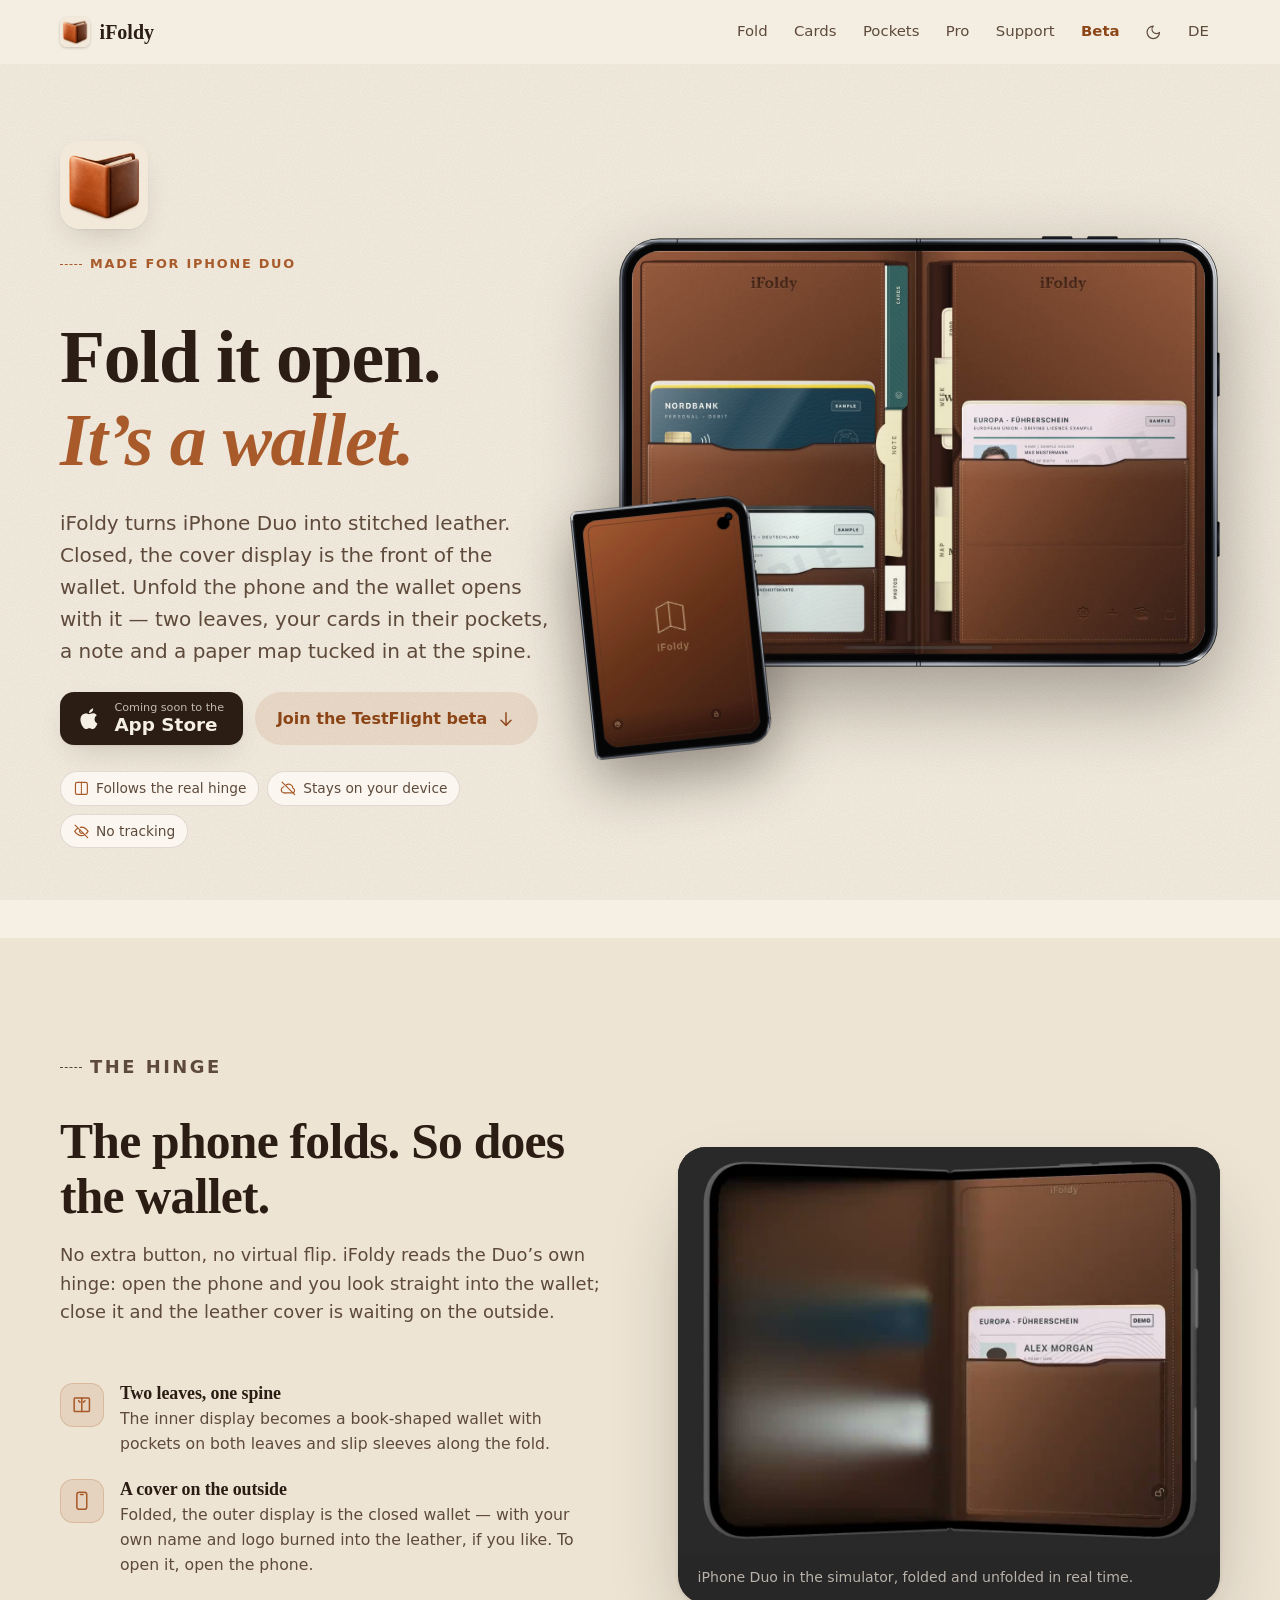
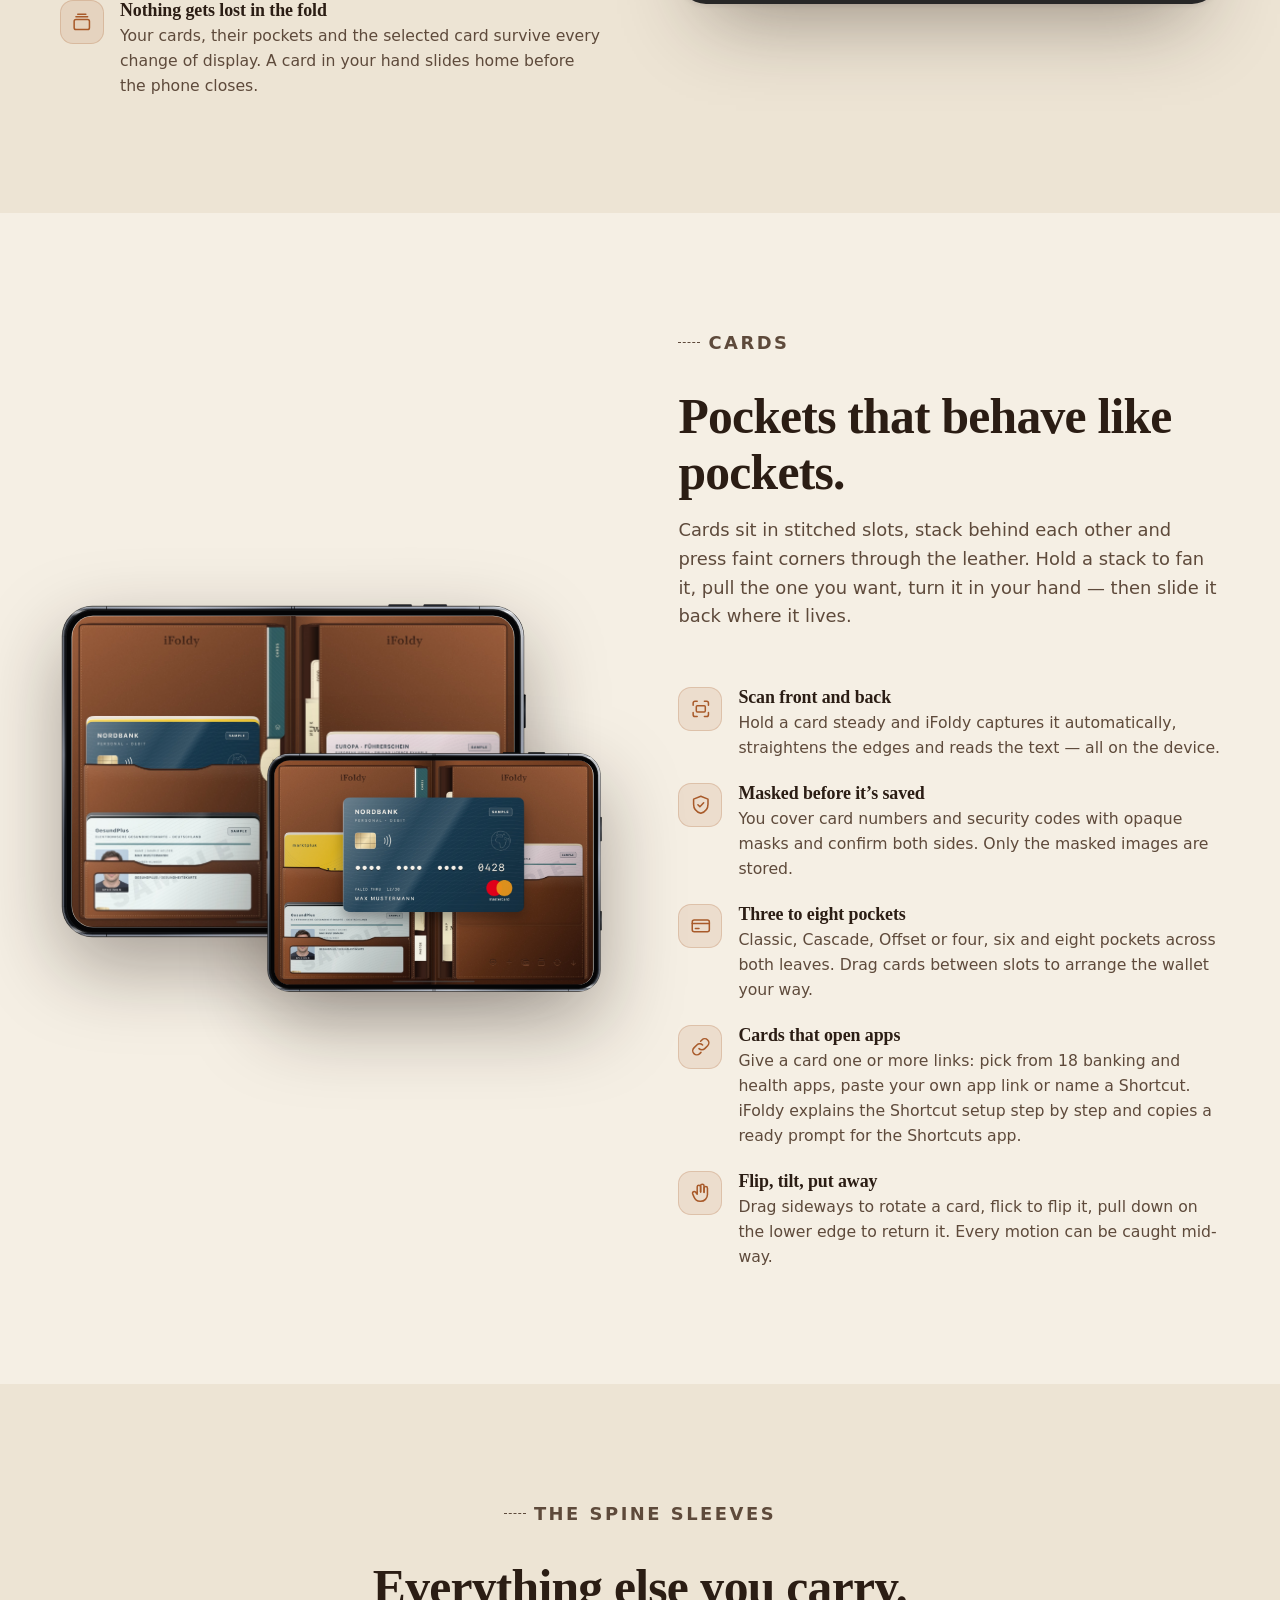
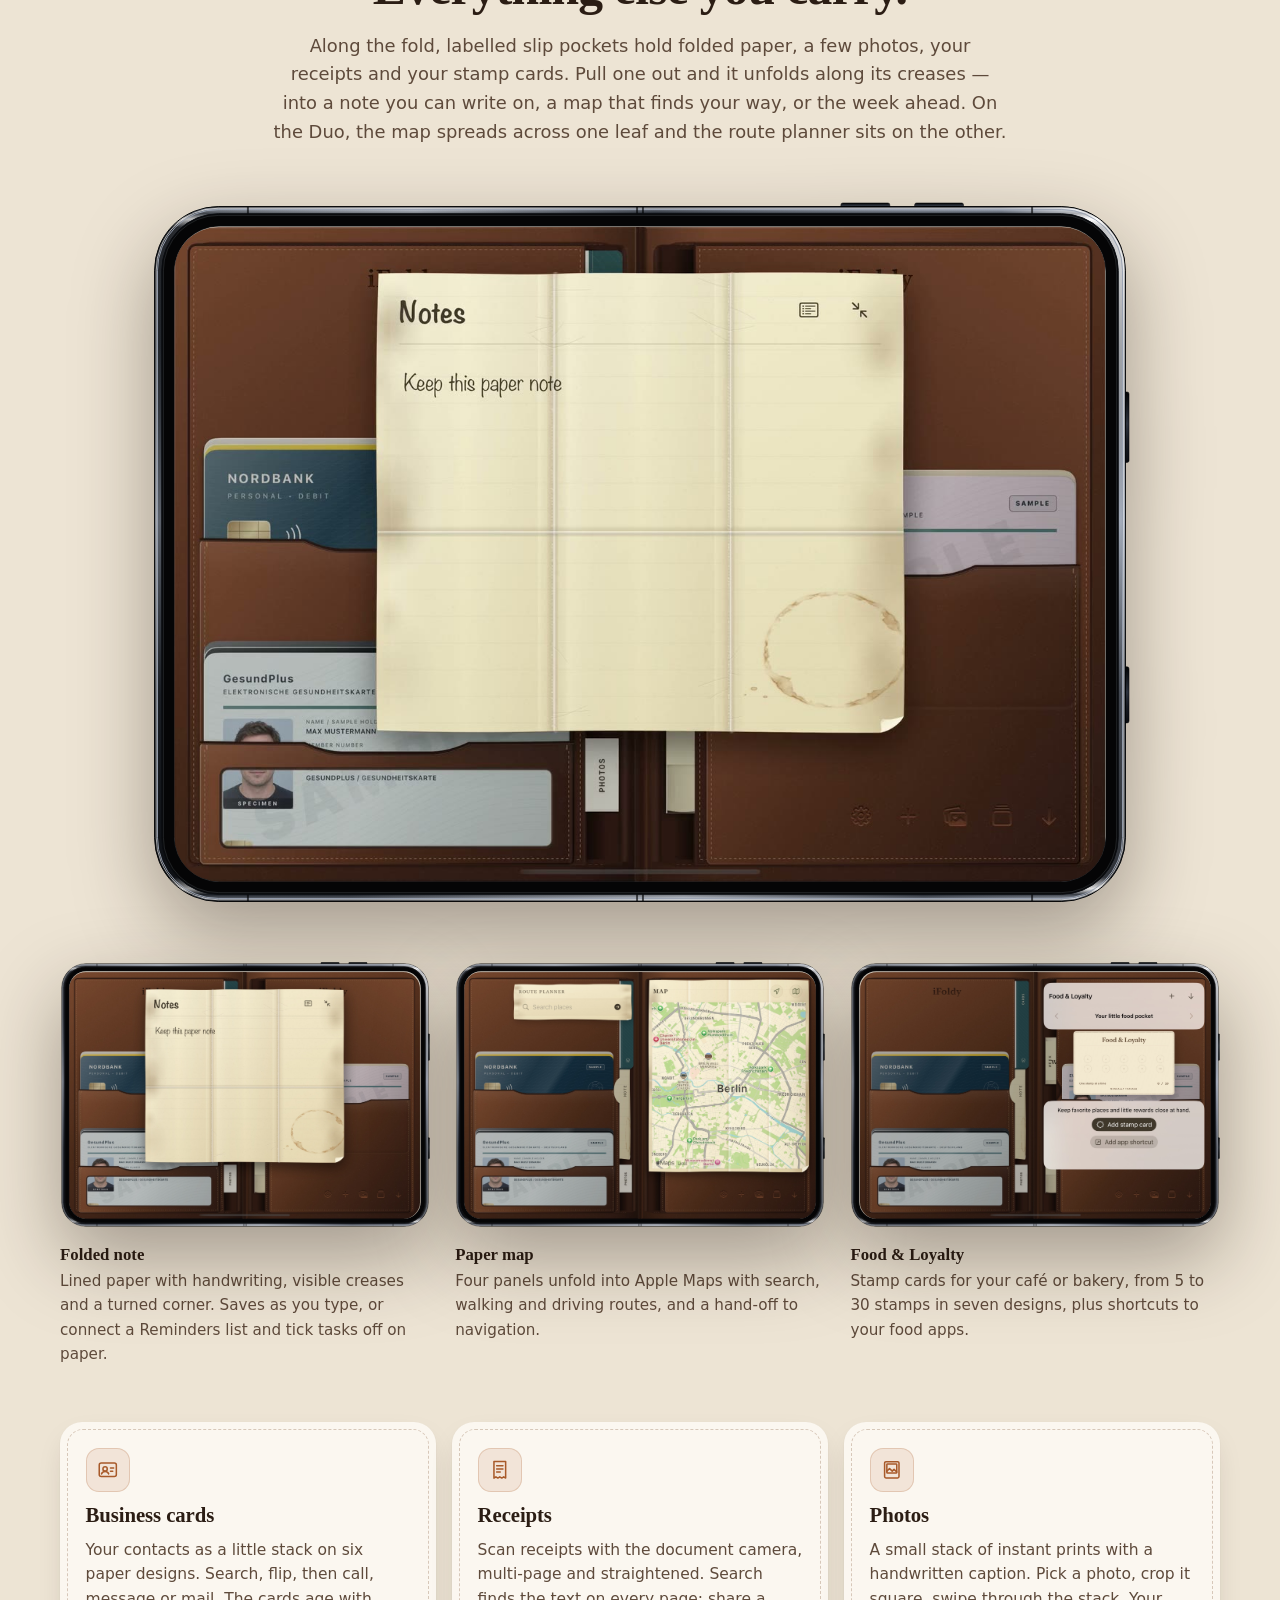
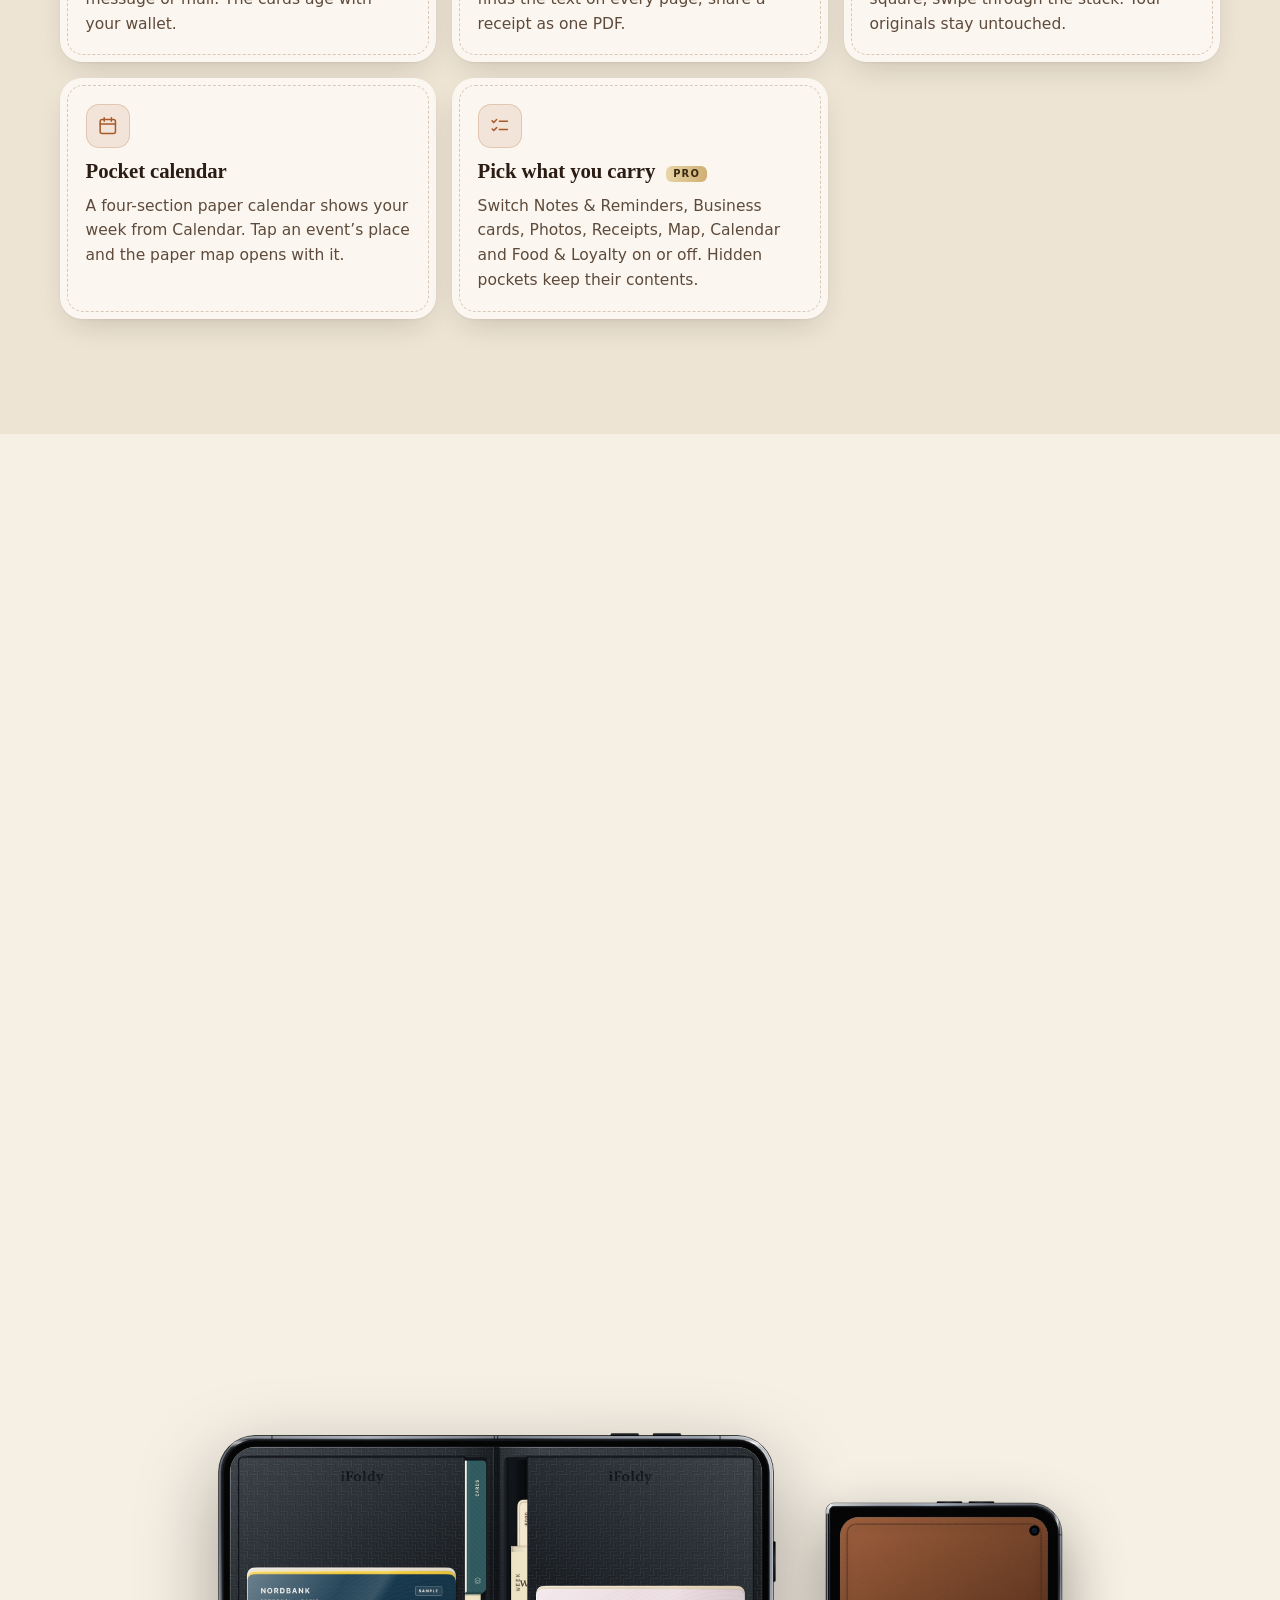
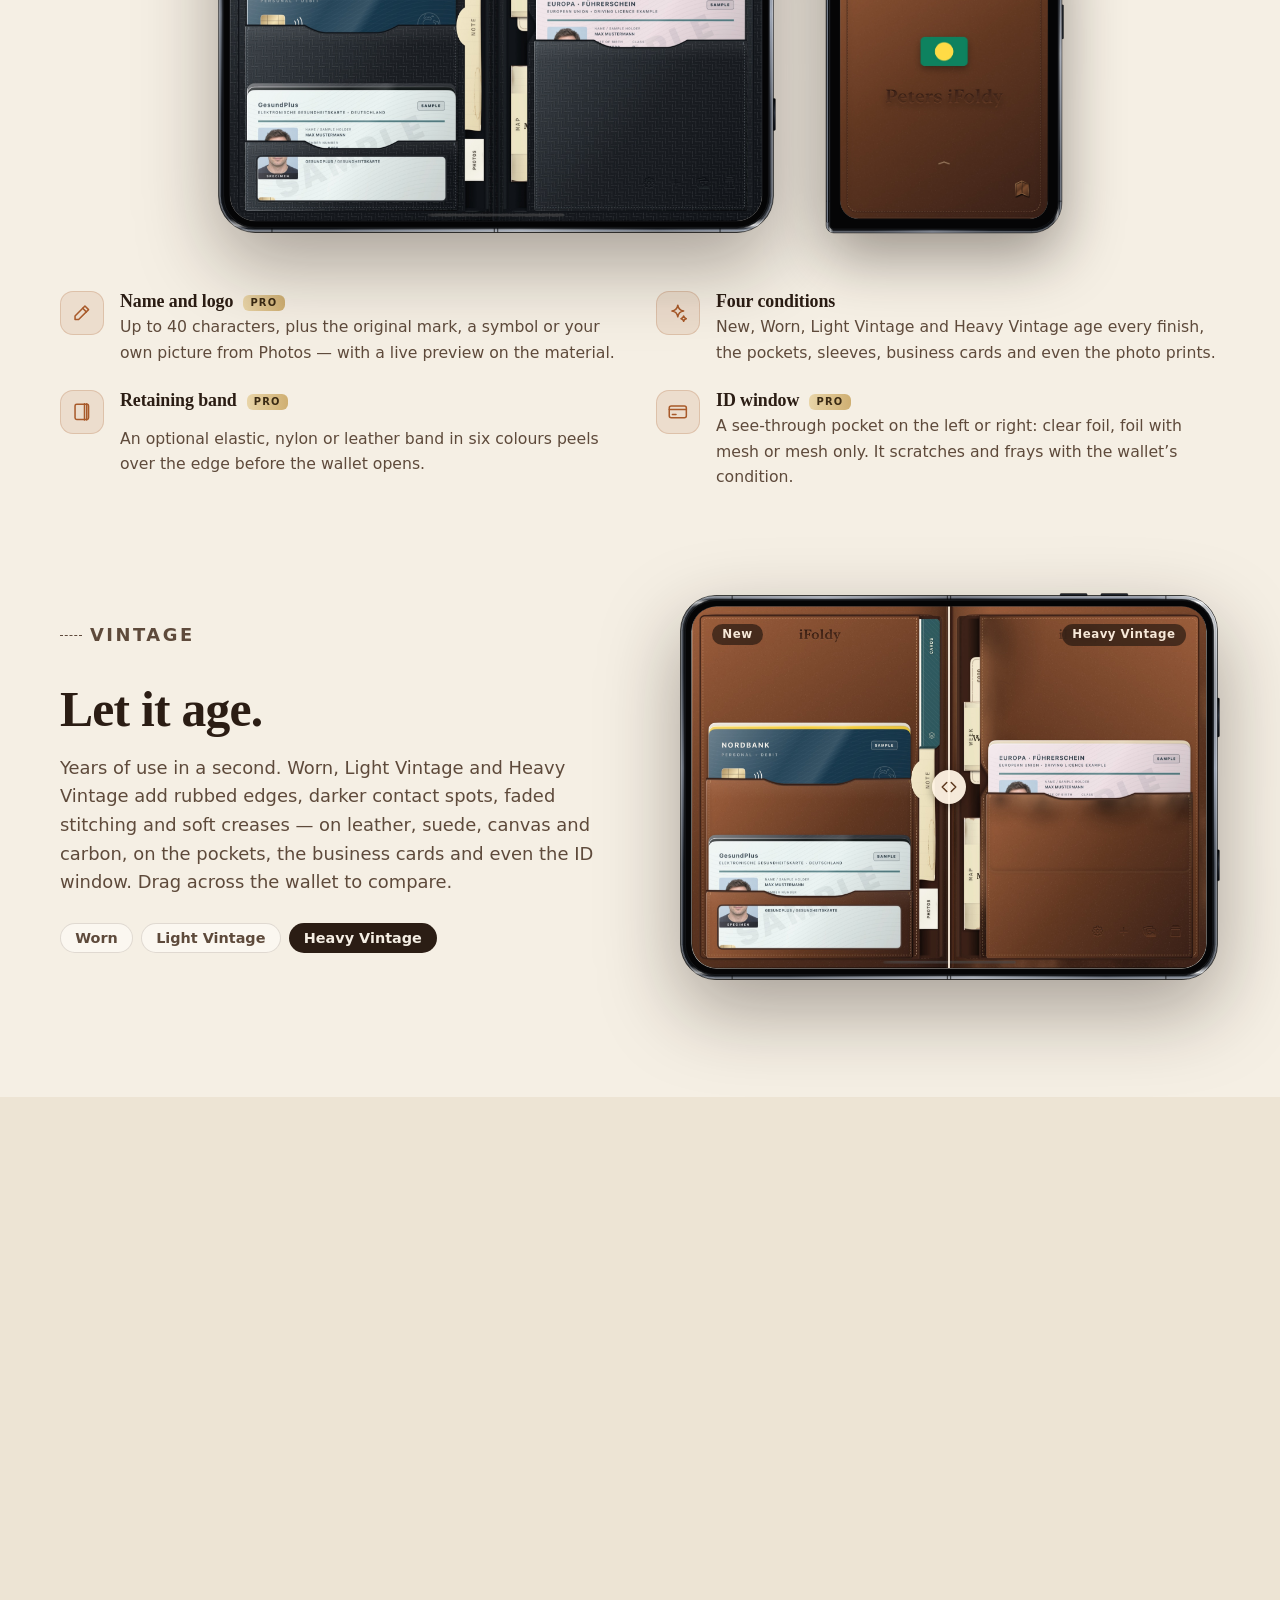
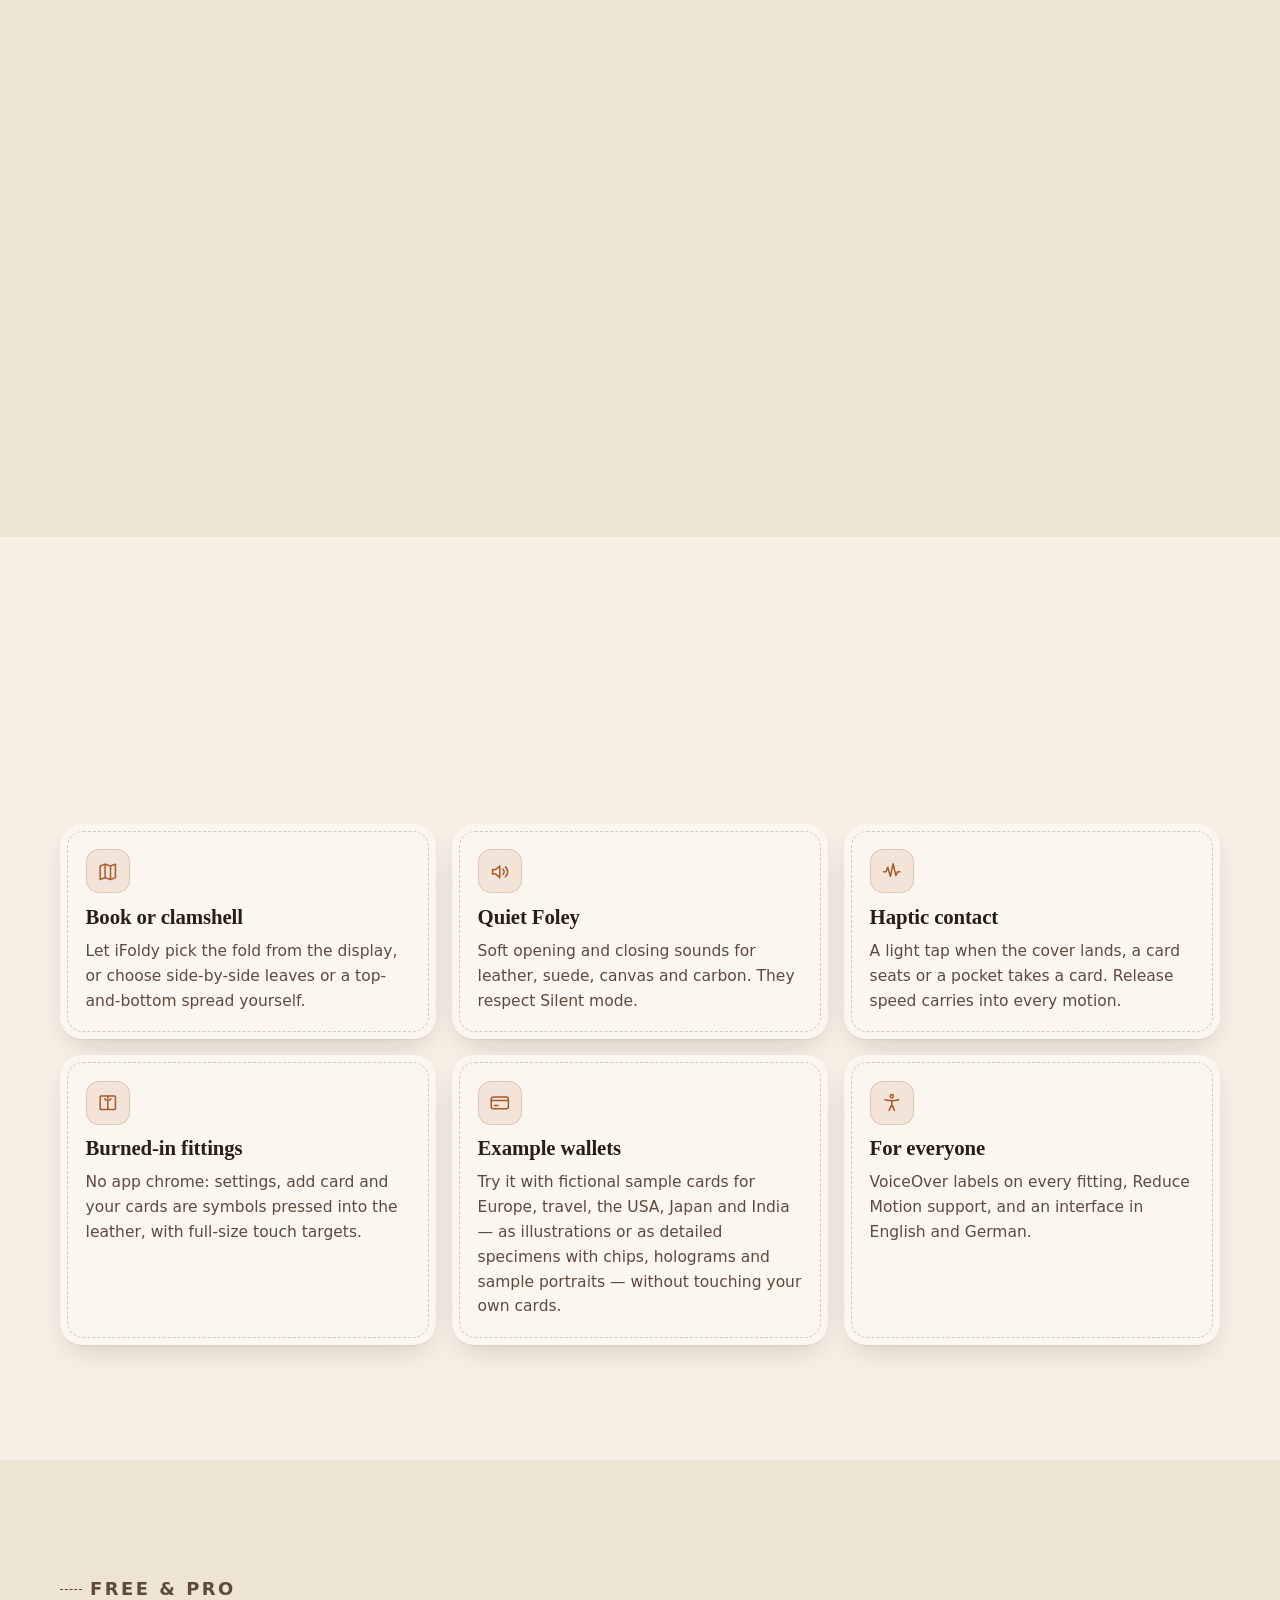
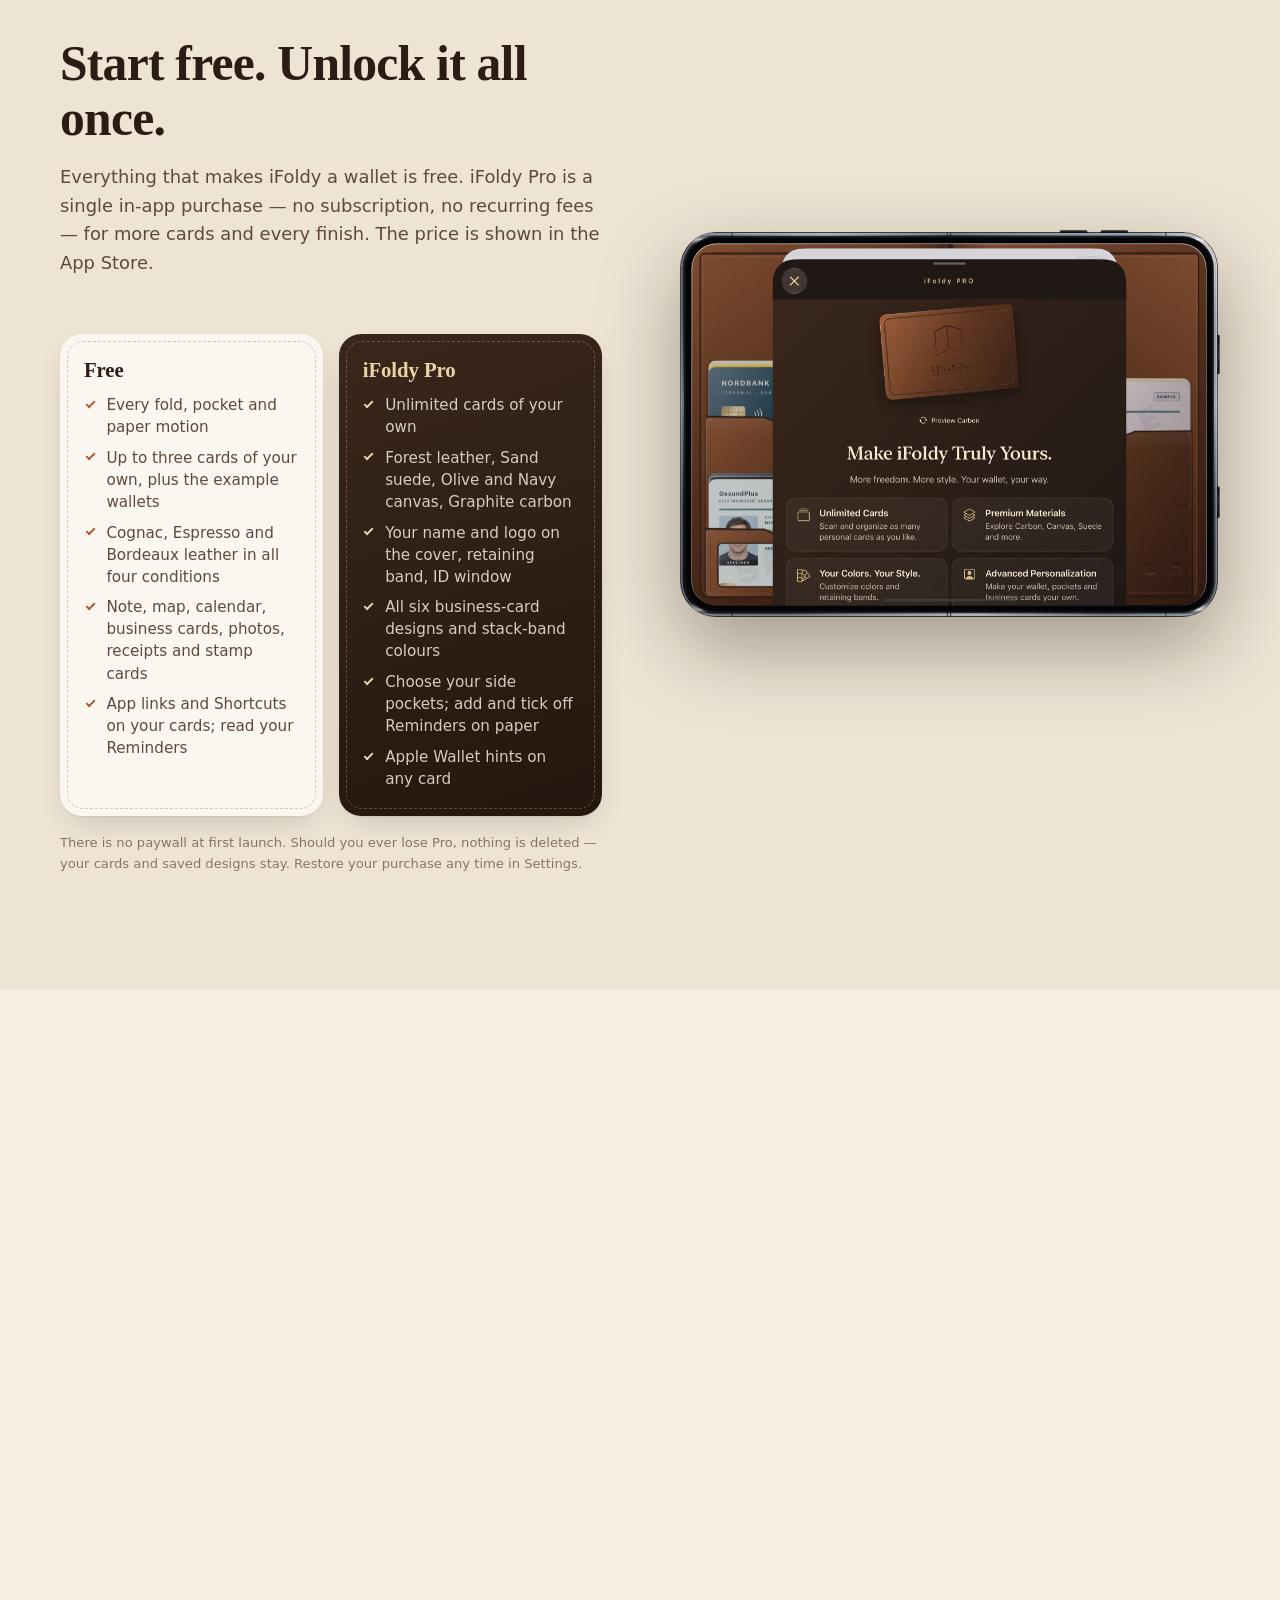
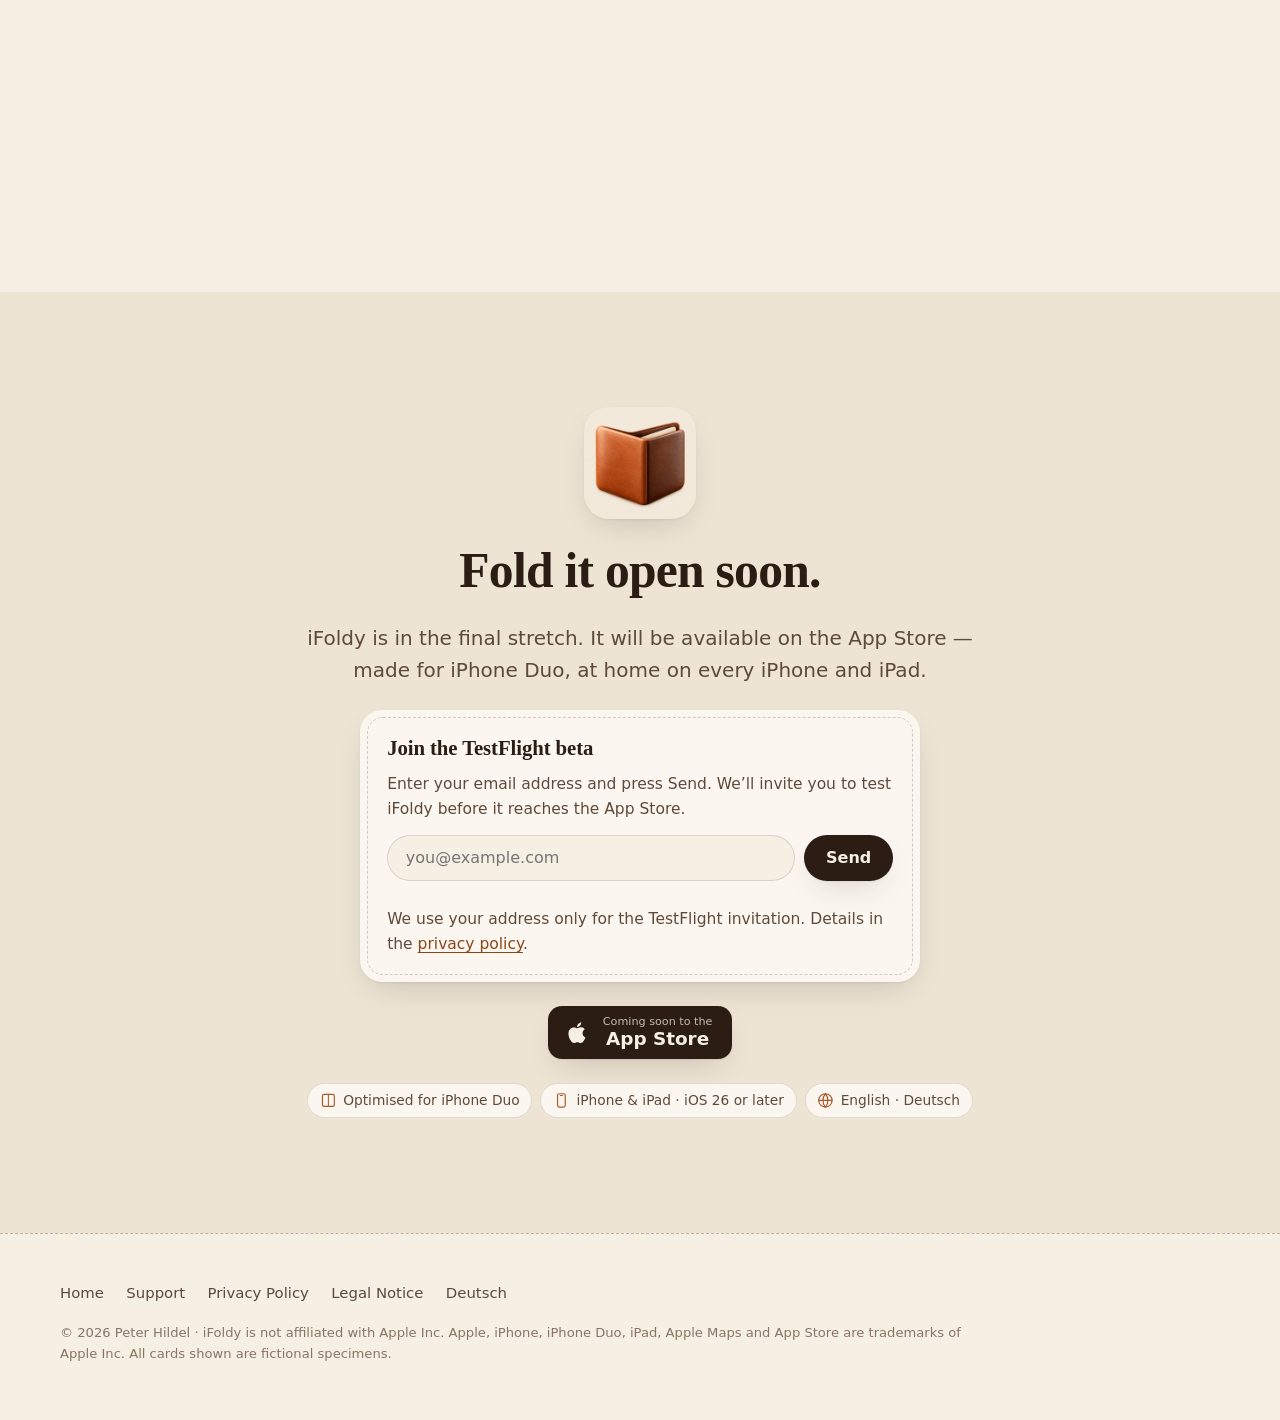
==== commit 3bc42edd: "Retake Duo media with realistic cards and add a vintage teaser Re-record the hero video and replace " ====
--- a/index.html
+++ b/index.html
@@ -30,7 +30,7 @@
       } catch (e) {}
     })();
   </script>
-  <link rel="stylesheet" href="assets/landing.css?v=6">
+  <link rel="stylesheet" href="assets/landing.css?v=7">
 </head>
 <body>
 <a class="skip" href="#main">Skip to content</a>
@@ -185,8 +185,8 @@
         </ul>
       </div>
       <div class="duo-pair reveal">
-        <div class="duo"><div class="screen"><img src="assets/img/duo-interior.jpg" alt="The open wallet on iPhone Duo: three cards in their pockets, the iFoldy name burned into both leaves and labelled paper sleeves along the spine." width="1800" height="1266" loading="lazy"></div></div>
-        <div class="duo"><div class="screen"><img src="assets/img/duo-card-out.jpg" alt="The Reading Room card pulled from its pocket and held in front of the open wallet." width="1800" height="1266" loading="lazy"></div></div>
+        <div class="duo"><div class="screen"><img src="assets/img/duo-interior.jpg" alt="The open wallet on iPhone Duo with sample cards: a Nordbank debit card, a health card in the clear ID window and a driving licence, the iFoldy name burned into both leaves and labelled paper sleeves along the spine." width="1800" height="1266" loading="lazy"></div></div>
+        <div class="duo"><div class="screen"><img src="assets/img/duo-card-out.jpg" alt="The Nordbank sample debit card pulled from its pocket and held in front of the open wallet." width="1800" height="1266" loading="lazy"></div></div>
       </div>
     </div>
   </section>
@@ -206,9 +206,9 @@
       </div>
       <div class="duo reveal" style="max-width:980px;margin-inline:auto">
         <div class="screen">
-          <video src="assets/img/notes-and-map.mp4" poster="assets/img/notes-and-map-poster.jpg"
+          <video src="assets/img/duo-note.mp4" poster="assets/img/duo-note-poster.jpg"
                  autoplay muted loop playsinline preload="metadata" width="1280" height="900"
-                 aria-label="Recording on iPhone Duo: a folded note is pulled from the sleeve and unfolds, then a paper map opens."></video>
+                 aria-label="Recording on iPhone Duo: a folded note is pulled from the sleeve at the spine, unfolds across the wallet and folds back in."></video>
         </div>
       </div>
       <div class="gallery">
@@ -279,7 +279,7 @@
         <div class="material m-carbon pro"><span>Carbon</span><b>Graphite</b></div>
       </div>
       <div class="duo-covers reveal">
-        <div class="duo"><div class="screen"><img src="assets/img/duo-carbon.jpg" alt="The open wallet on iPhone Duo in graphite carbon, with a fine woven texture on both leaves." width="1800" height="1266" loading="lazy"></div></div>
+        <div class="duo"><div class="screen"><img src="assets/img/duo-carbon.jpg" alt="The open wallet on iPhone Duo in graphite carbon, with a fine woven texture on both leaves and the sample cards in their pockets." width="1800" height="1266" loading="lazy"></div></div>
         <div class="duo-outer"><div class="screen"><img src="assets/img/duo-cover-personal.jpg" alt="The folded Duo with a personalised cognac cover: an imported logo and the name “Peters iFoldy” burned into the leather." width="1031" height="1500" loading="lazy"></div></div>
       </div>
       <ul class="feature-list personal-list reveal">
@@ -304,6 +304,30 @@
           <p>A see-through pocket on the left or right: clear foil, foil with mesh or mesh only. It scratches and frays with the wallet’s condition.</p>
         </li>
       </ul>
+      <div class="split wear-block">
+        <div class="reveal">
+          <div class="section-head">
+            <p class="eyebrow">Vintage</p>
+            <h2>Let it age.</h2>
+            <p>Years of use in a second. Worn, Light Vintage and Heavy Vintage add rubbed edges, darker contact spots, faded stitching and soft creases — on leather, suede, canvas and carbon, on the pockets, the business cards and even the ID window. Drag across the wallet to compare.</p>
+          </div>
+          <div class="wear-chips" role="group" aria-label="Condition">
+            <button type="button" data-wear-src="assets/img/duo-wear-worn.jpg" aria-pressed="false">Worn</button>
+            <button type="button" data-wear-src="assets/img/duo-wear-light.jpg" aria-pressed="false">Light Vintage</button>
+            <button type="button" data-wear-src="assets/img/duo-wear-heavy.jpg" aria-pressed="true">Heavy Vintage</button>
+          </div>
+        </div>
+        <div class="duo wear reveal" data-wear>
+          <div class="screen">
+            <img src="assets/img/duo-wear-new.jpg" alt="The open wallet on iPhone Duo in new cognac leather." width="1800" height="1266" loading="lazy">
+            <div class="wear-aged"><img data-wear-img src="assets/img/duo-wear-heavy.jpg" alt="" width="1800" height="1266" loading="lazy"></div>
+            <span class="wear-line" aria-hidden="true"></span>
+            <span class="wear-tag wear-tag-l" aria-hidden="true">New</span>
+            <span class="wear-tag wear-tag-r" aria-hidden="true" data-wear-label>Heavy Vintage</span>
+            <input class="wear-range" type="range" min="0" max="100" value="50" aria-label="Compare the new wallet with the aged one">
+          </div>
+        </div>
+      </div>
     </div>
   </section>
 
@@ -396,7 +420,7 @@
         <article class="card reveal">
           <span class="badge"><svg class="ico" aria-hidden="true"><use href="assets/icons.svg#i-card"/></svg></span>
           <h3>Example wallets</h3>
-          <p>Try it with fictional demo cards — Everyday and Travel for Europe or Everyday USA — without touching your own cards.</p>
+          <p>Try it with fictional sample cards for Europe, travel, the USA, Japan and India — as illustrations or as detailed specimens with chips, holograms and sample portraits — without touching your own cards.</p>
         </article>
         <article class="card reveal">
           <span class="badge"><svg class="ico" aria-hidden="true"><use href="assets/icons.svg#i-access"/></svg></span>
@@ -446,7 +470,7 @@
         <p class="plans-note tiny">There is no paywall at first launch. Should you ever lose Pro, nothing is deleted — your cards and saved designs stay. Restore your purchase any time in Settings.</p>
       </div>
       <div class="duo reveal">
-        <div class="screen"><img src="assets/img/duo-paywall.jpg" alt="The iFoldy Pro sheet on iPhone Duo: a carbon card preview above the heading “Make iFoldy Truly Yours.” and tiles for Unlimited Cards and Premium Materials." width="1800" height="1266" loading="lazy"></div>
+        <div class="screen"><img src="assets/img/duo-paywall.jpg" alt="The iFoldy Pro sheet on iPhone Duo: a leather card preview above the heading “Make iFoldy Truly Yours.” and tiles for Unlimited Cards, Premium Materials and personalization." width="1800" height="1266" loading="lazy"></div>
       </div>
     </div>
   </section>
@@ -541,6 +565,6 @@
   </div>
 </footer>
 
-<script src="assets/site.js?v=2" defer></script>
+<script src="assets/site.js?v=3" defer></script>
 </body>
 </html>
--- a/assets/landing.css
+++ b/assets/landing.css
@@ -413,3 +413,29 @@
 .beta[data-state="failed"] .beta-status { color: #B3412C; }
 .dark .beta[data-state="failed"] .beta-status { color: #F09A84; }
 @media (max-width: 480px) { .beta-row { flex-direction: column; } .beta-row .btn { justify-content: center; } }
+
+/* Vintage teaser: the aged wallet is revealed right of the line; the range covers the screen. */
+.wear-block { margin-top: clamp(4rem, 9vw, 6.5rem); }
+.wear-block .section-head { margin-bottom: 1.6rem; }
+.wear { --cut: 50%; }
+.wear .screen > img, .wear-aged img { position: absolute; inset: 0; width: 100%; height: 100%; object-fit: cover; }
+.wear-aged { position: absolute; inset: 0; clip-path: inset(0 0 0 var(--cut)); }
+.wear-aged img { transition: opacity .35s; }
+.wear-aged img.swapping { opacity: 0; }
+.wear-line { position: absolute; top: 0; bottom: 0; left: var(--cut); width: 2px; margin-left: -1px; background: rgba(255, 244, 228, .9); box-shadow: 0 0 10px rgba(0, 0, 0, .45); pointer-events: none; }
+.wear-line::after {
+  content: ""; position: absolute; top: 50%; left: 50%; width: 34px; height: 34px; transform: translate(-50%, -50%);
+  border-radius: 999px; background: rgba(255, 244, 228, .95) url("data:image/svg+xml,%3Csvg xmlns='http://www.w3.org/2000/svg' viewBox='0 0 24 24' fill='none' stroke='%235E3A1F' stroke-width='2' stroke-linecap='round' stroke-linejoin='round'%3E%3Cpath d='m9 6-6 6 6 6M15 6l6 6-6 6'/%3E%3C/svg%3E") center / 18px no-repeat;
+  box-shadow: 0 2px 8px rgba(0, 0, 0, .35);
+}
+.wear-tag { position: absolute; top: 5%; padding: .3rem .65rem; border-radius: 999px; background: rgba(26, 18, 13, .62); color: #F6E8D8; font: 600 .74rem/1 var(--sans); letter-spacing: .04em; pointer-events: none; backdrop-filter: blur(4px); }
+.wear-tag-l { left: 4%; }
+.wear-tag-r { right: 4%; }
+.wear-range { position: absolute; inset: 0; width: 100%; height: 100%; margin: 0; opacity: 0; cursor: ew-resize; z-index: 2; }
+.wear:has(.wear-range:focus-visible) .wear-line::after { outline: 3px solid var(--accent); outline-offset: 2px; }
+.wear-chips { display: flex; flex-wrap: wrap; gap: .5rem; }
+.wear-chips button {
+  padding: .5rem .95rem; border-radius: 999px; border: 0; cursor: pointer;
+  background: var(--surface); color: var(--ink-2); font: 600 .9rem/1 var(--sans); box-shadow: inset 0 0 0 1px var(--line);
+}
+.wear-chips button[aria-pressed="true"] { background: var(--ink); color: var(--bg); box-shadow: none; }
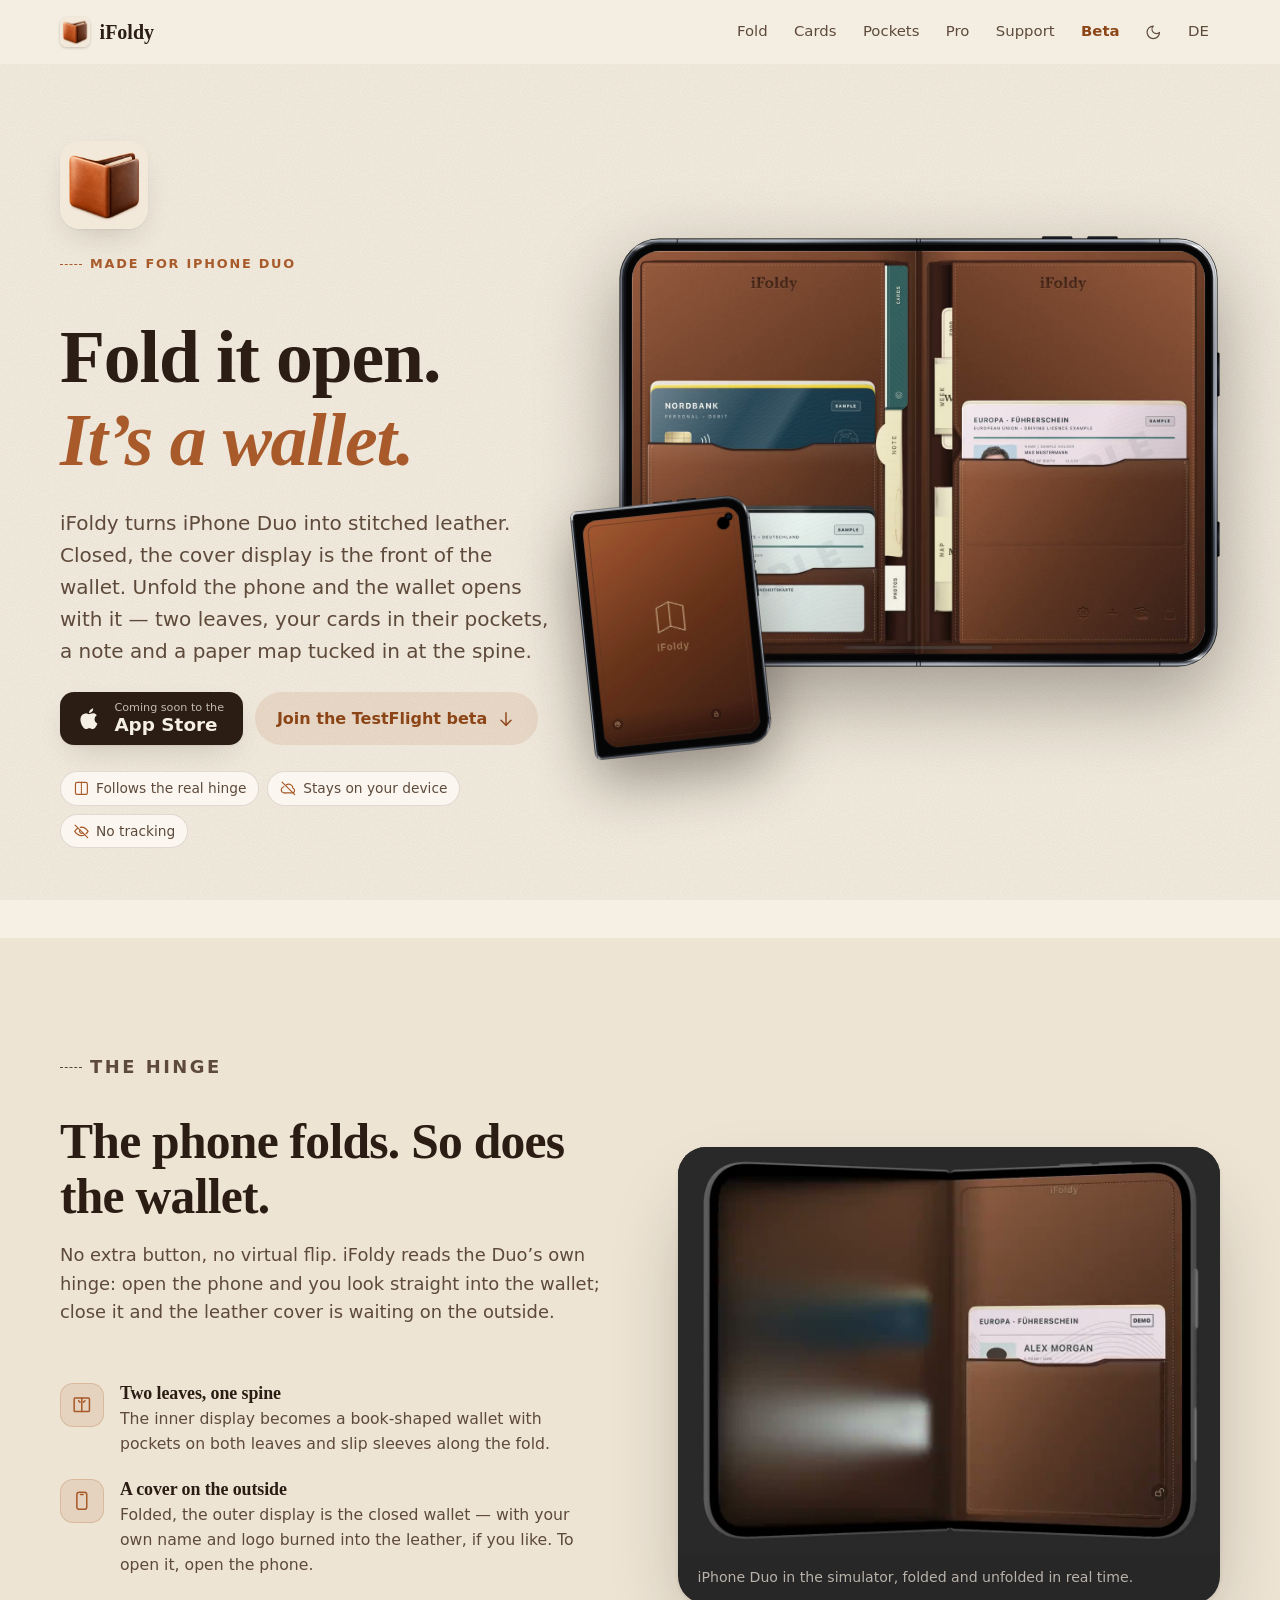
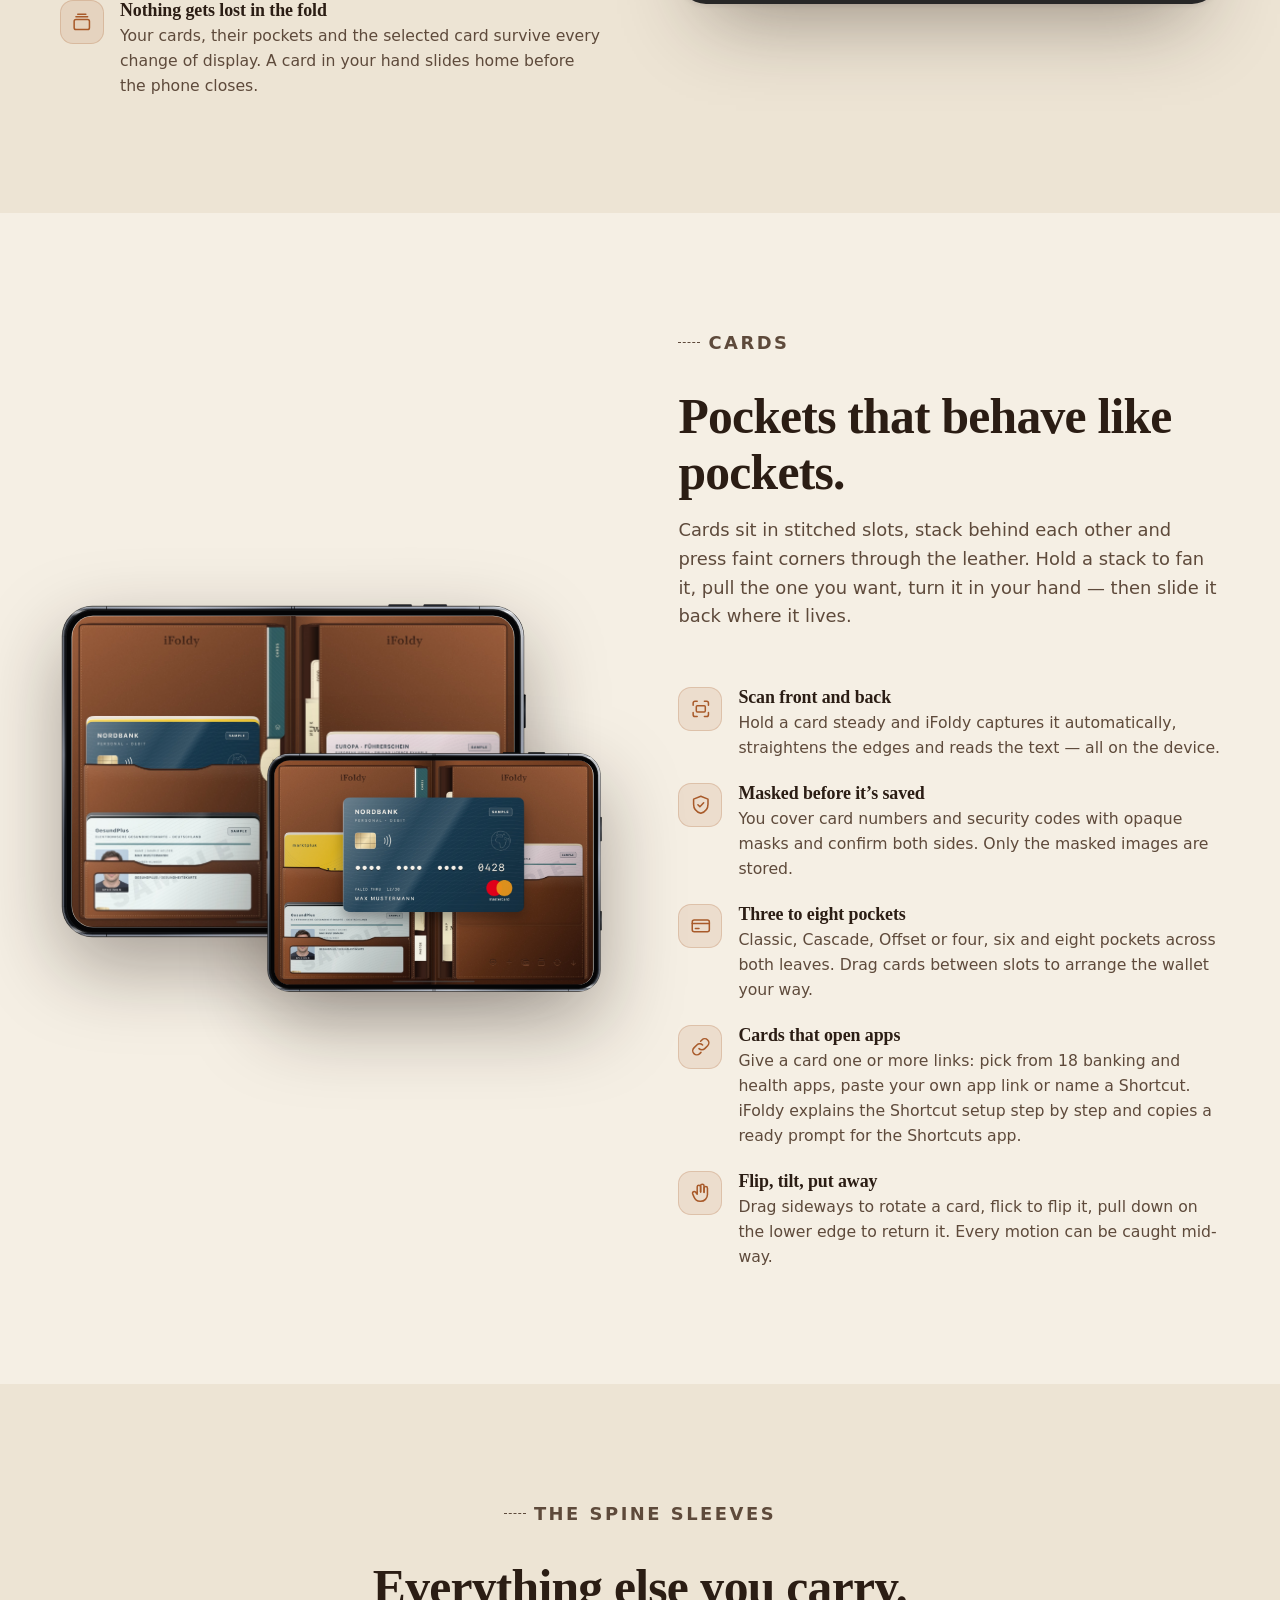
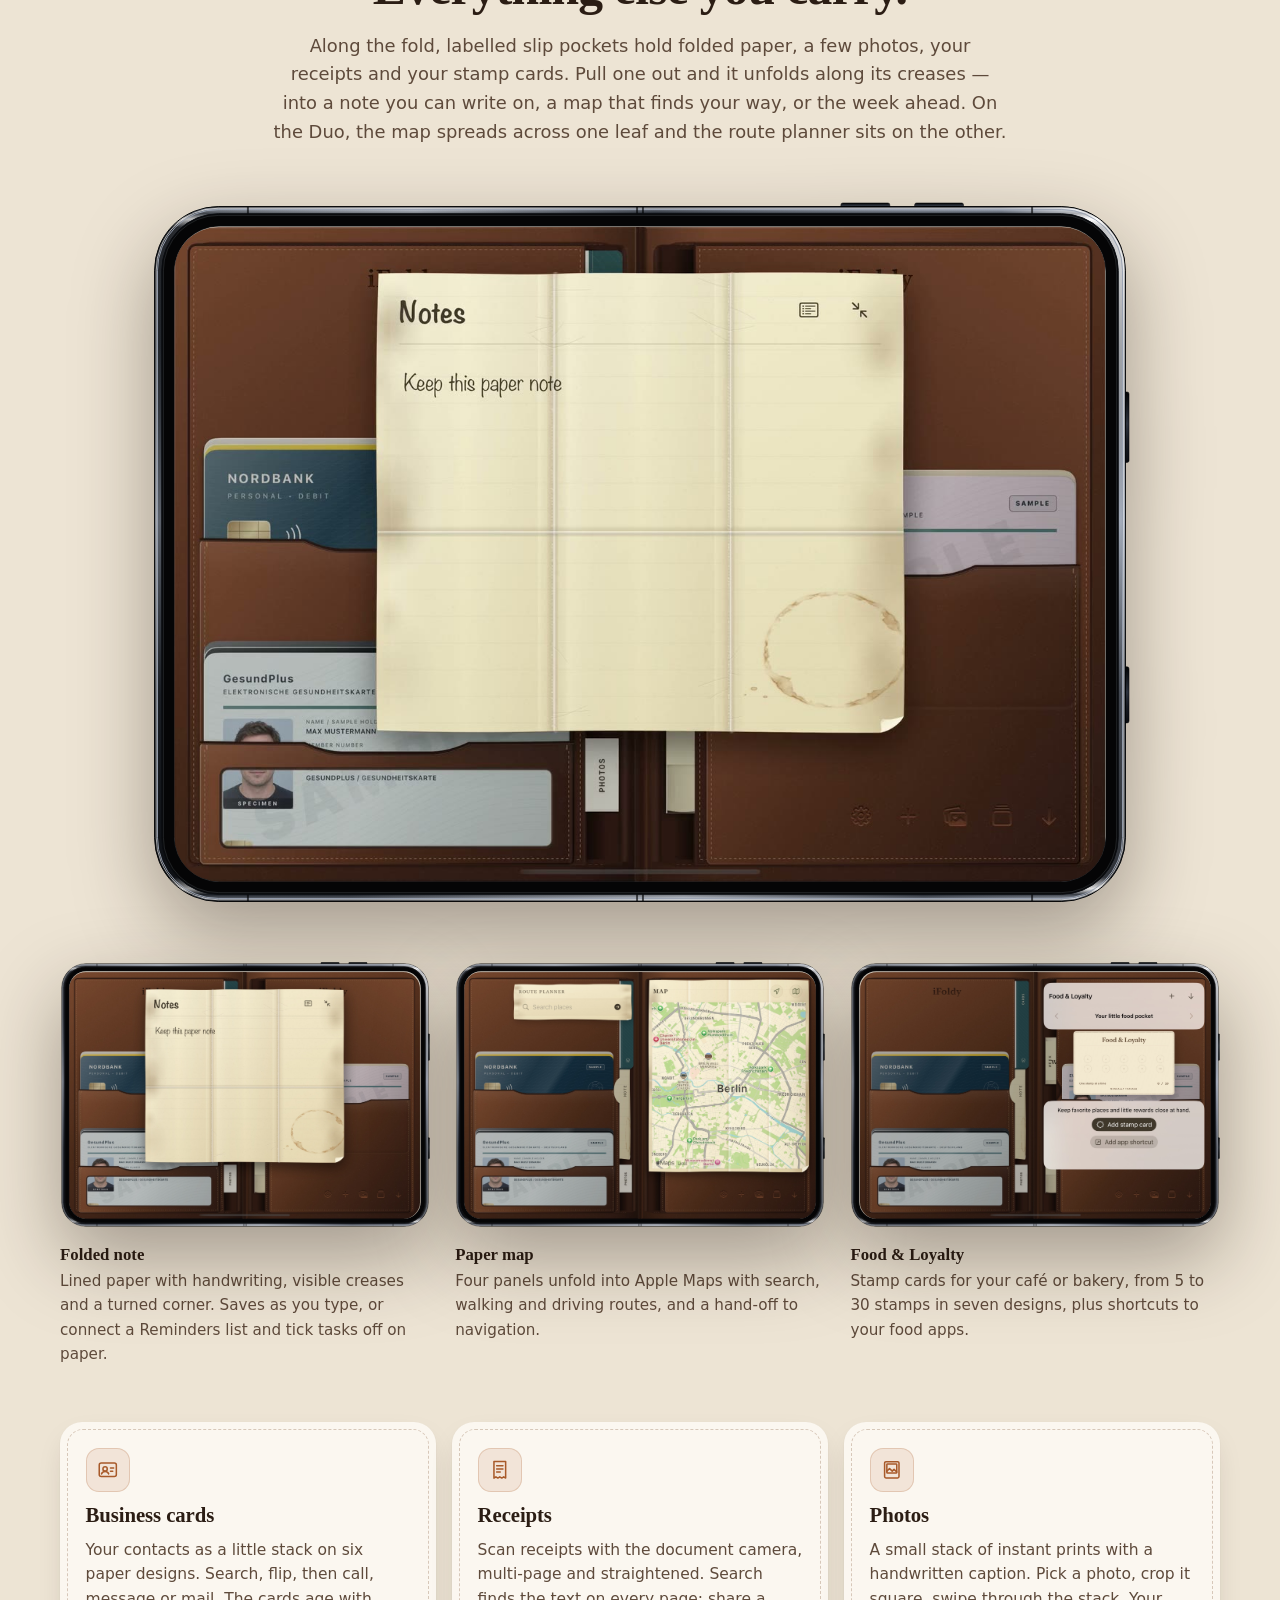
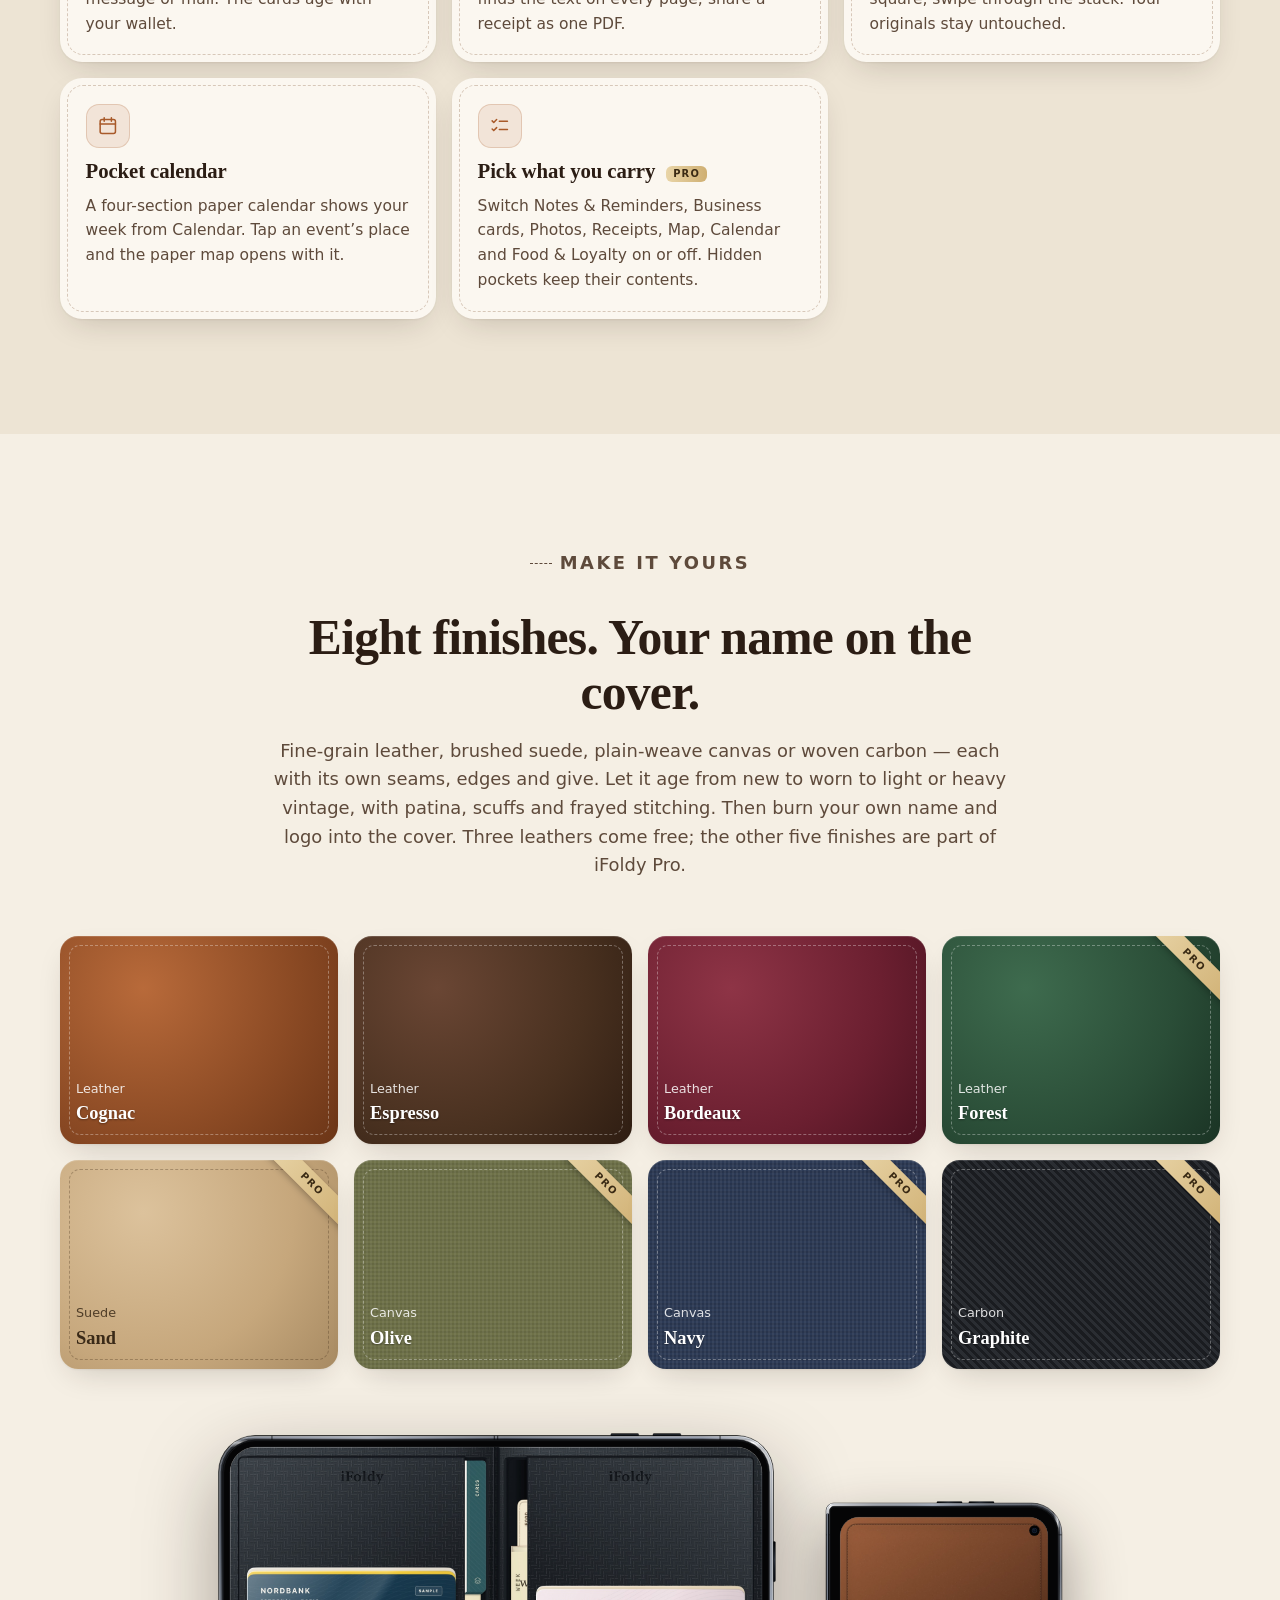
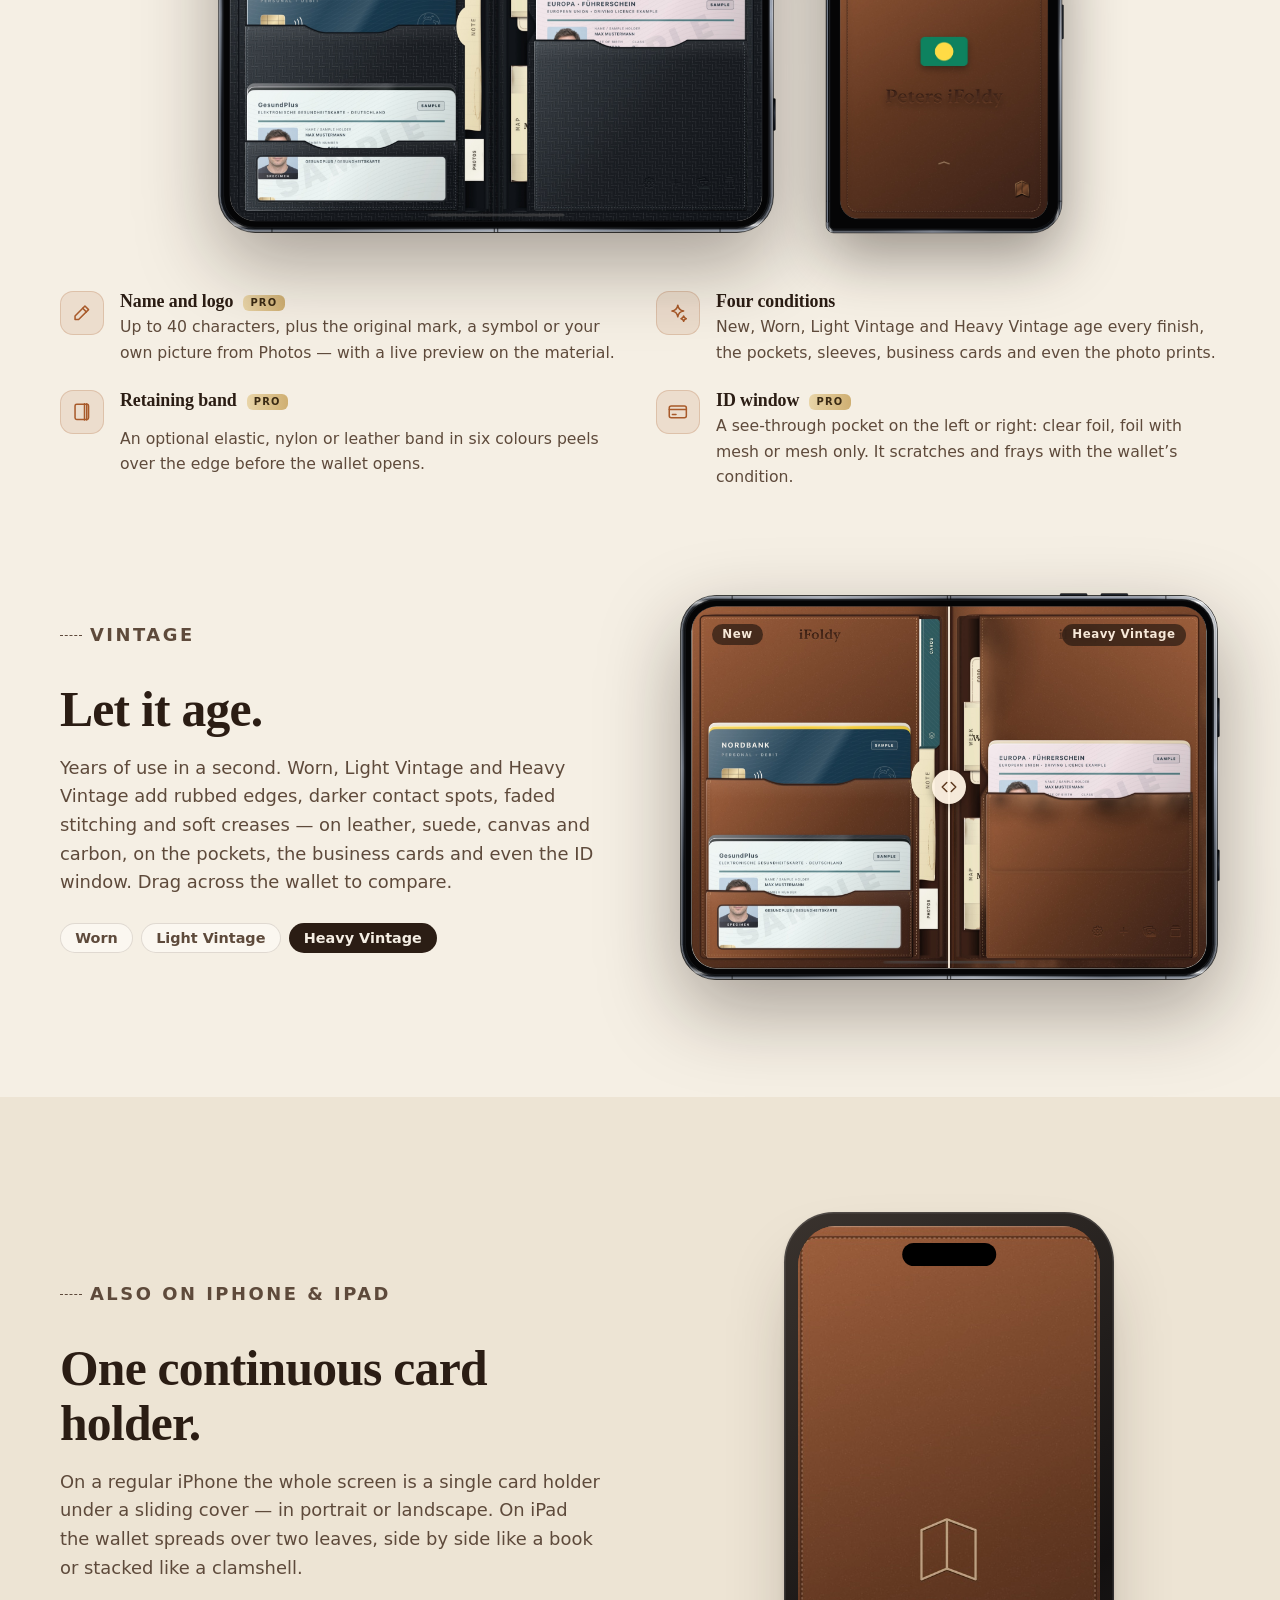
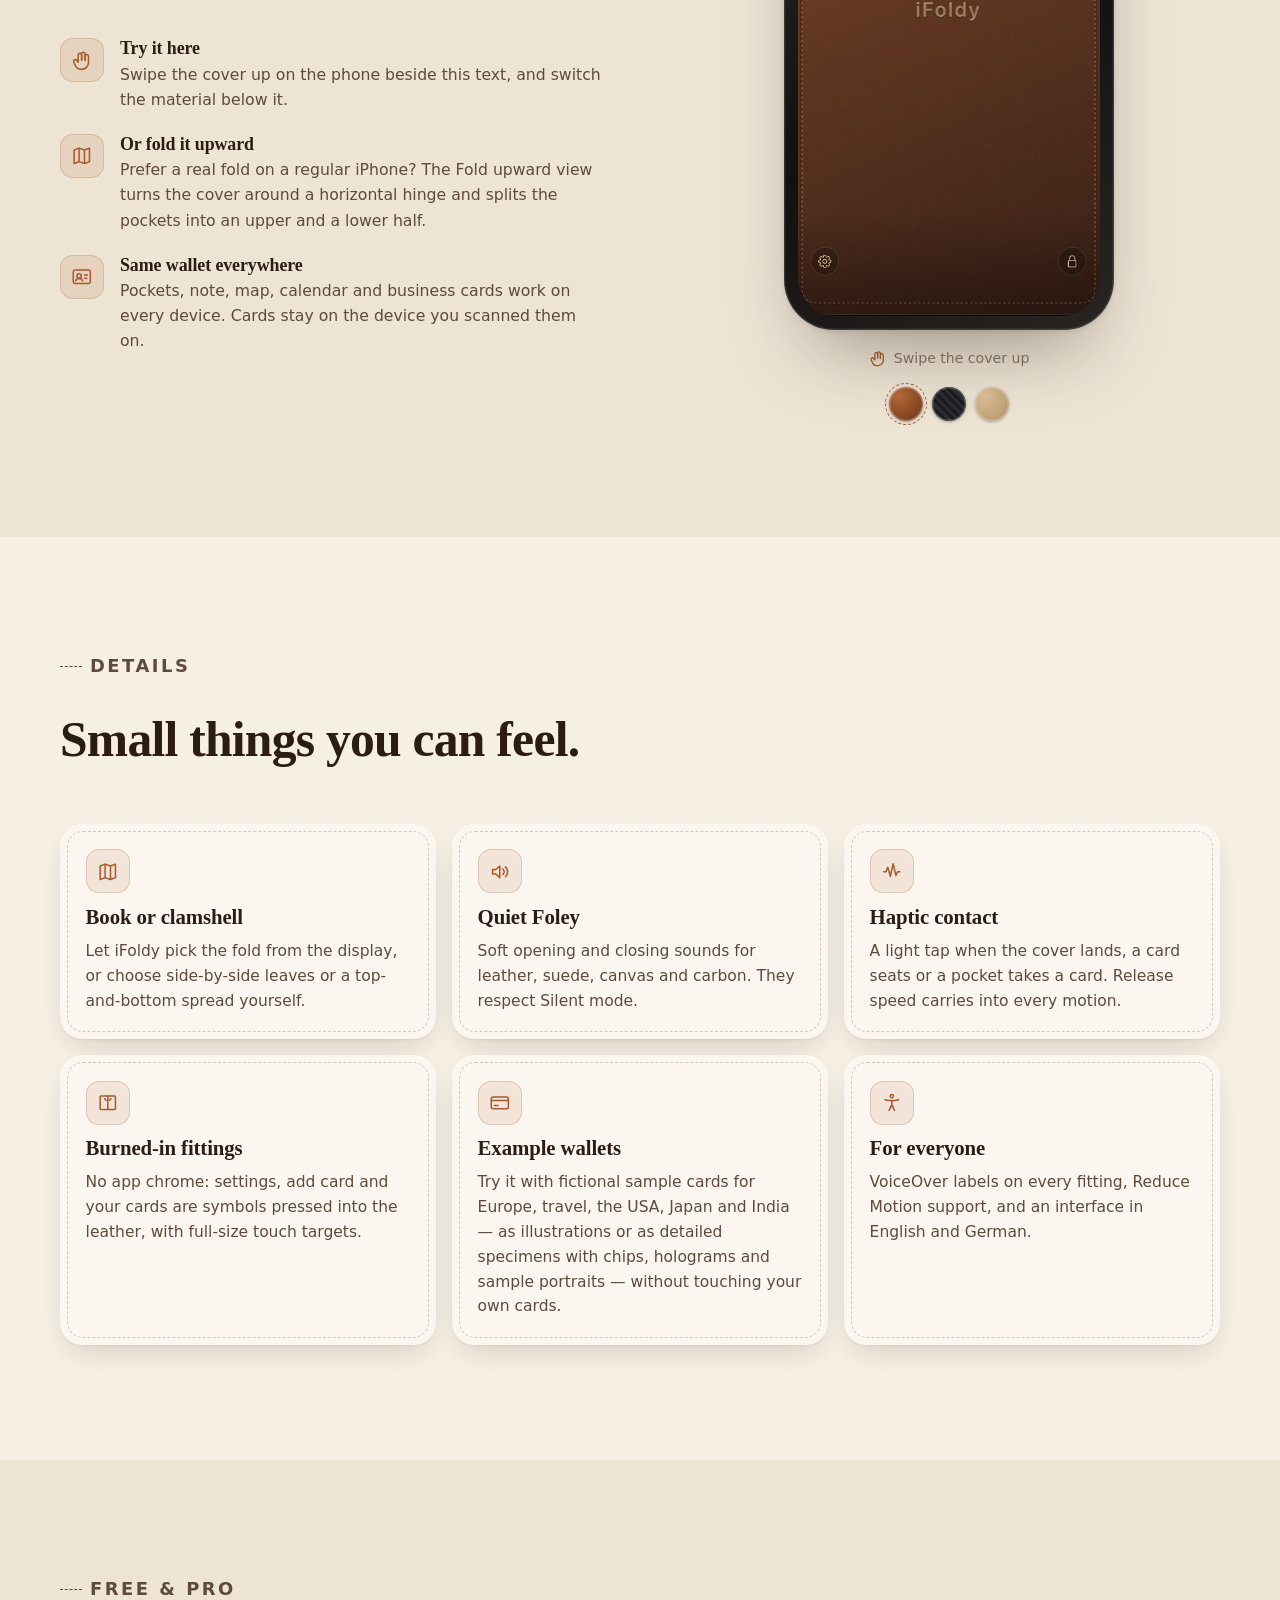
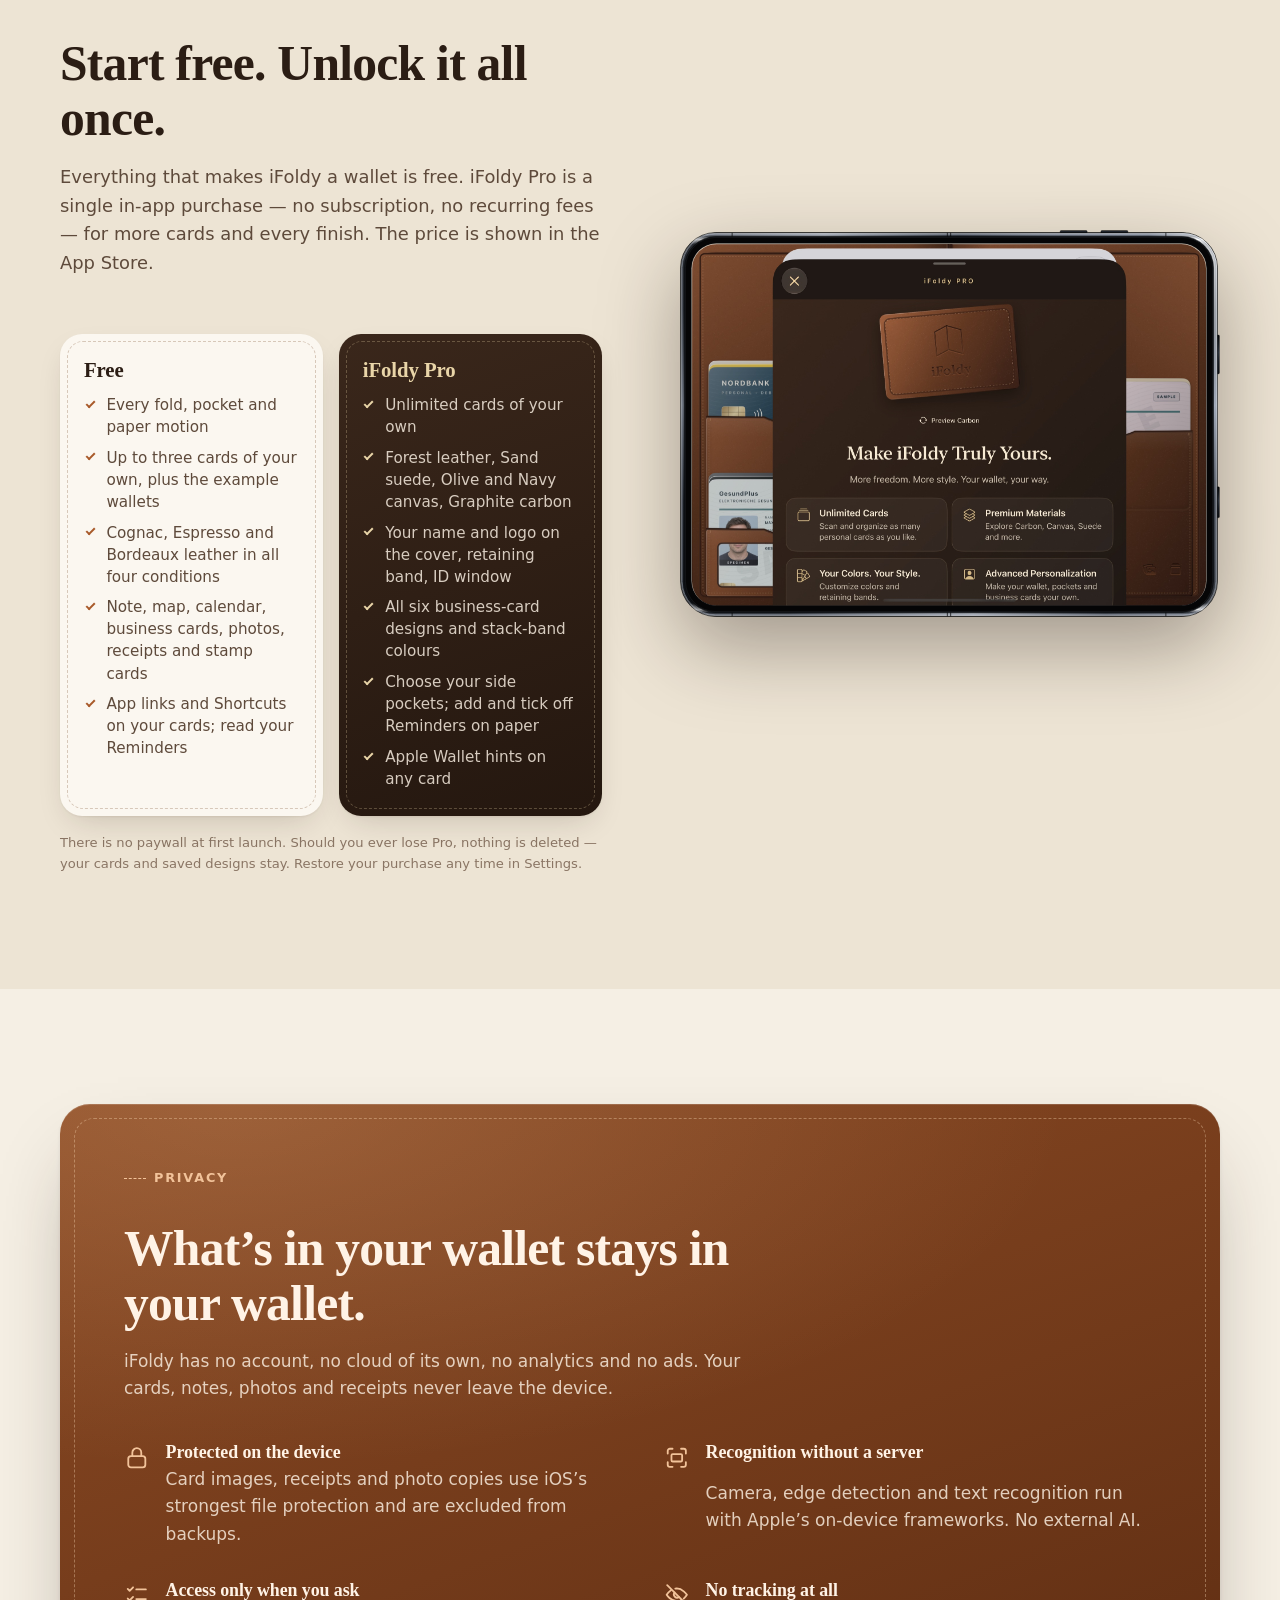
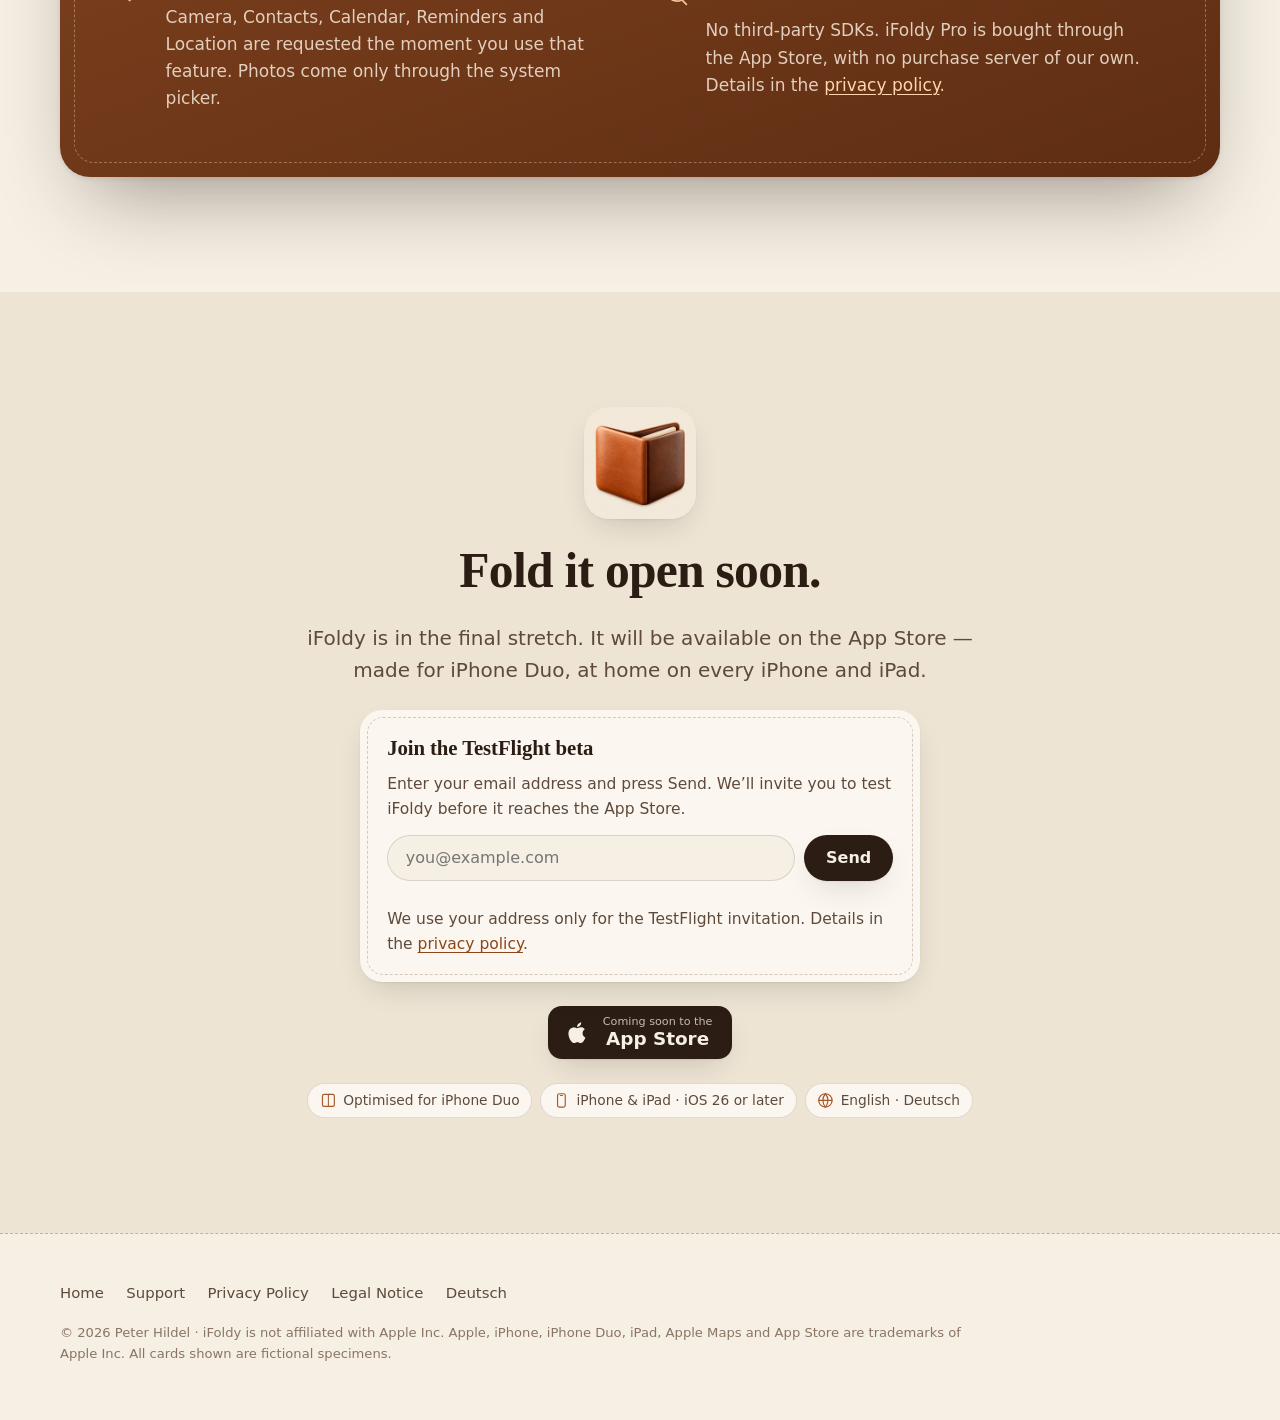
==== commit f3f47fd1: "Serve the site at ifoldy.app Add the CNAME file for the GitHub Pages custom domain and point the can" ====
--- a/index.html
+++ b/index.html
@@ -5,16 +5,16 @@
   <meta name="viewport" content="width=device-width, initial-scale=1.0">
   <title>iFoldy — A leather wallet for iPhone Duo</title>
   <meta name="description" content="iFoldy turns iPhone Duo into a real wallet: fold the phone open and the wallet opens with it. Pockets for your scanned cards, a folded note, a paper map, a pocket calendar and stamp cards. Free to start, iFoldy Pro as a one-time purchase. Everything stays on your device.">
-  <link rel="canonical" href="https://v4ulthunt3r.github.io/iFoldy/">
-  <link rel="alternate" hreflang="en" href="https://v4ulthunt3r.github.io/iFoldy/index.html">
-  <link rel="alternate" hreflang="de" href="https://v4ulthunt3r.github.io/iFoldy/index-de.html">
-  <link rel="alternate" hreflang="x-default" href="https://v4ulthunt3r.github.io/iFoldy/index.html">
+  <link rel="canonical" href="https://ifoldy.app/">
+  <link rel="alternate" hreflang="en" href="https://ifoldy.app/index.html">
+  <link rel="alternate" hreflang="de" href="https://ifoldy.app/index-de.html">
+  <link rel="alternate" hreflang="x-default" href="https://ifoldy.app/index.html">
   <meta name="theme-color" content="#F5EFE4" media="(prefers-color-scheme: light)">
   <meta name="theme-color" content="#1A120D" media="(prefers-color-scheme: dark)">
   <meta property="og:type" content="website">
   <meta property="og:title" content="iFoldy — A leather wallet for iPhone Duo">
   <meta property="og:description" content="Fold your iPhone Duo open and the wallet opens with it: pockets for your cards, a folded note, a paper map. Everything stays on your device.">
-  <meta property="og:image" content="https://v4ulthunt3r.github.io/iFoldy/assets/img/duo-open.jpg">
+  <meta property="og:image" content="https://ifoldy.app/assets/img/duo-open.jpg">
   <meta property="og:locale" content="en">
   <meta property="og:locale:alternate" content="de">
   <meta name="twitter:card" content="summary_large_image">
@@ -529,7 +529,7 @@
         <input type="hidden" name="_subject" value="Testflightbewerbung iFoldy">
         <input type="hidden" name="_template" value="table">
         <input type="hidden" name="_captcha" value="false">
-        <input type="hidden" name="_next" value="https://v4ulthunt3r.github.io/iFoldy/index.html?beta=sent#beta">
+        <input type="hidden" name="_next" value="https://ifoldy.app/index.html?beta=sent#beta">
         <input type="hidden" name="language" value="English">
         <input class="sr-only" type="text" name="_honey" tabindex="-1" autocomplete="off" aria-hidden="true">
         <p class="beta-status" role="status" aria-live="polite"></p>
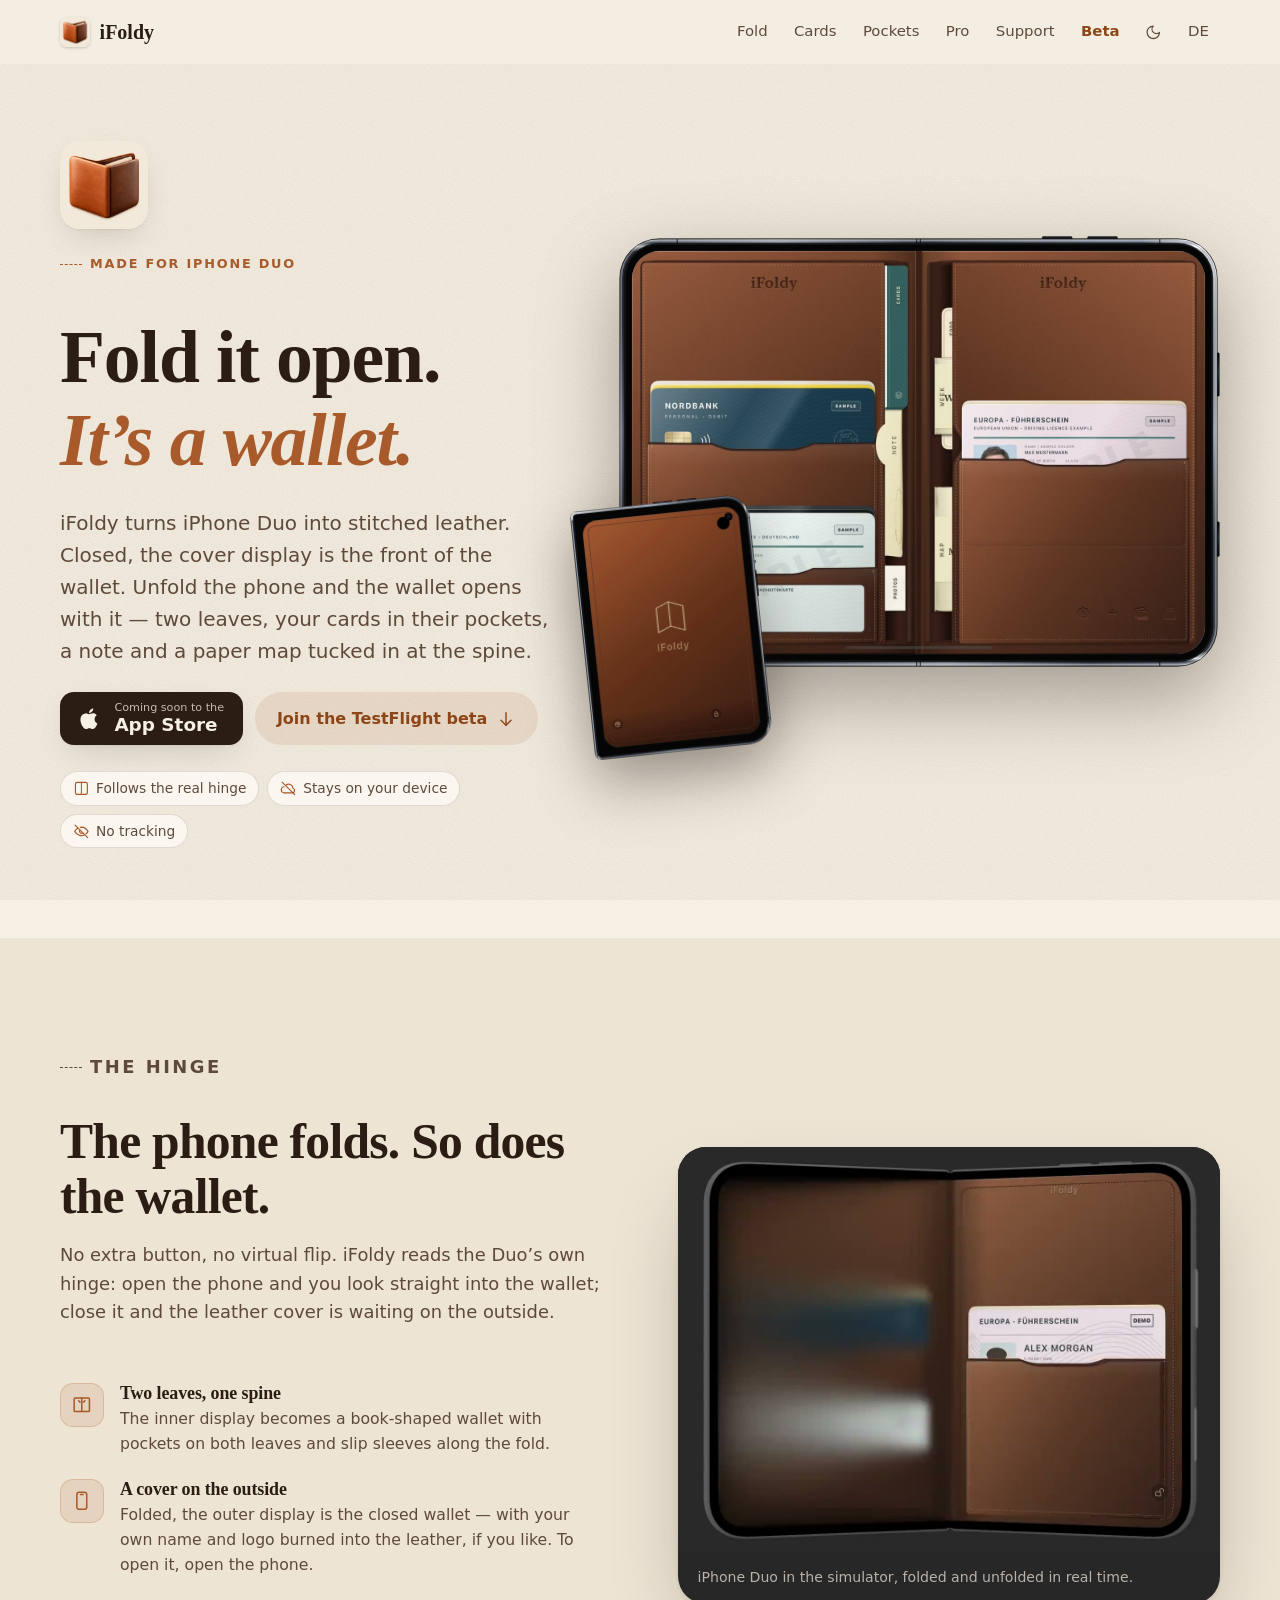
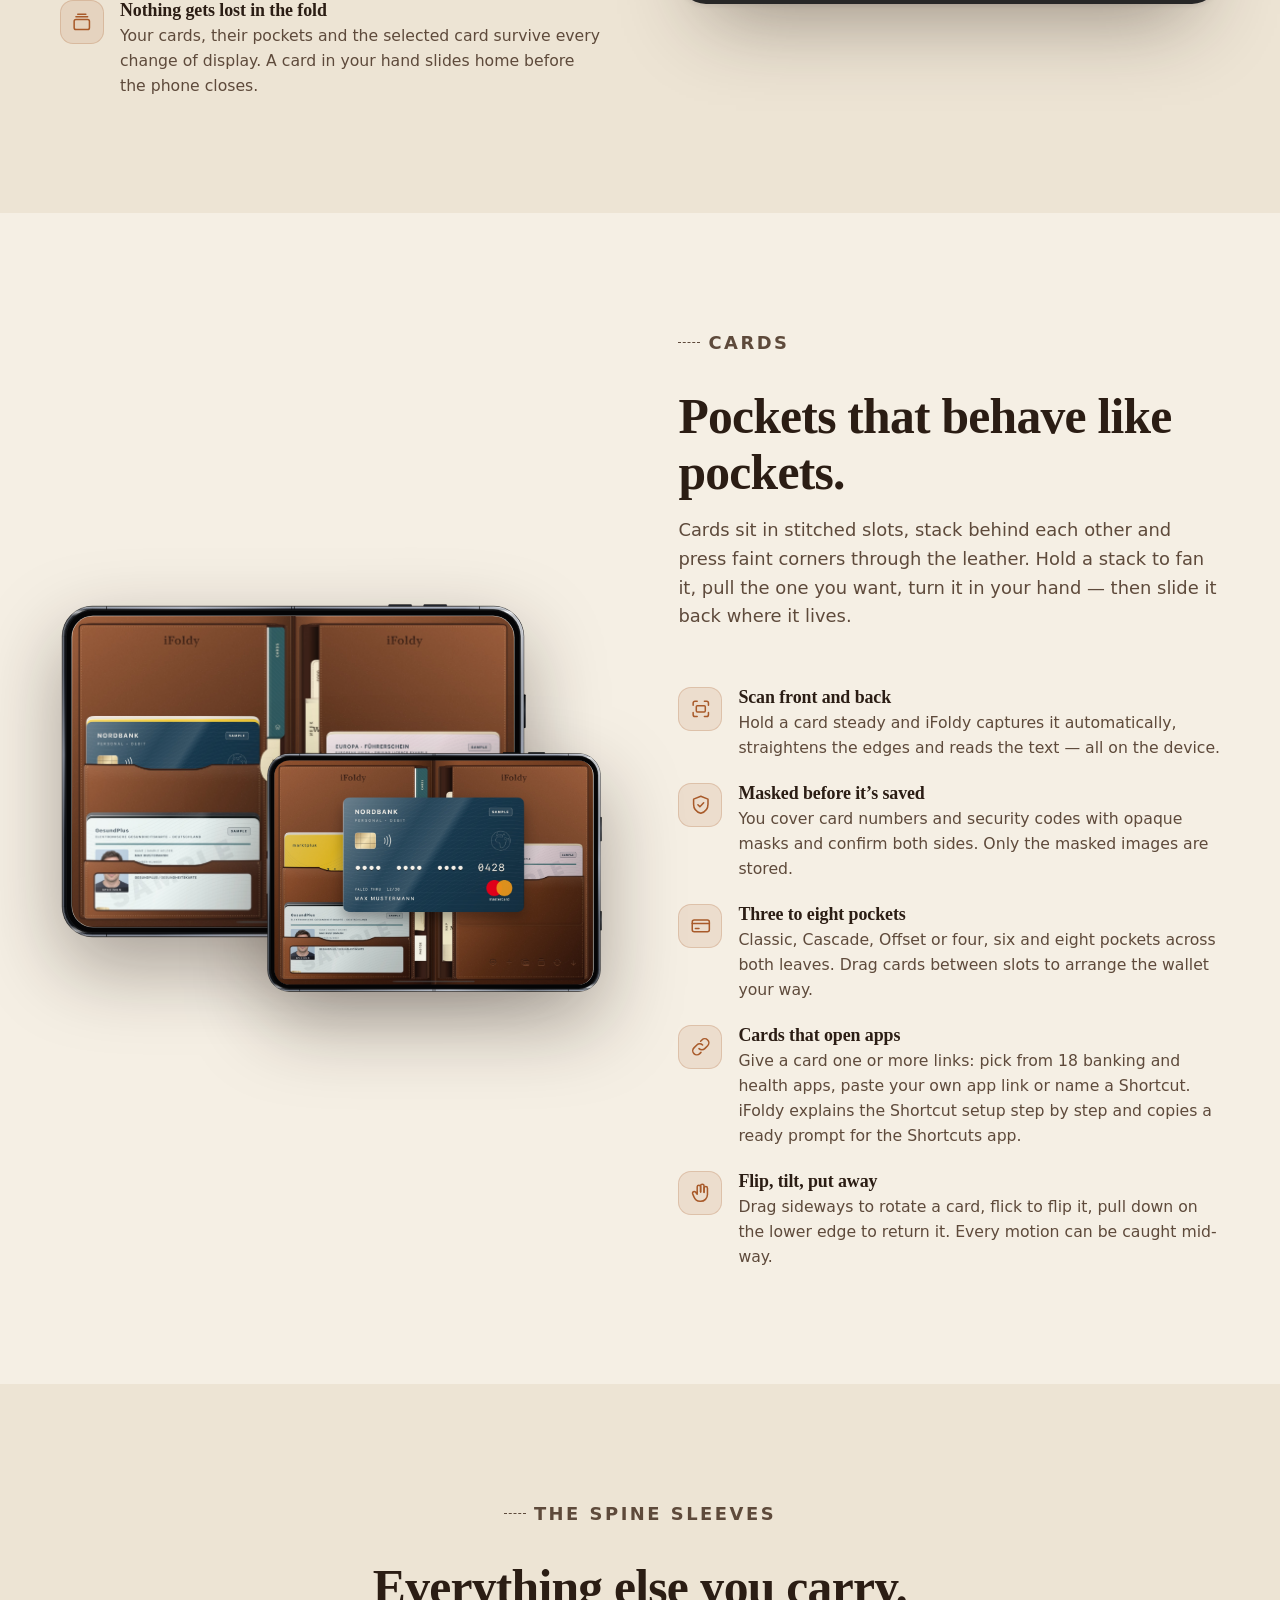
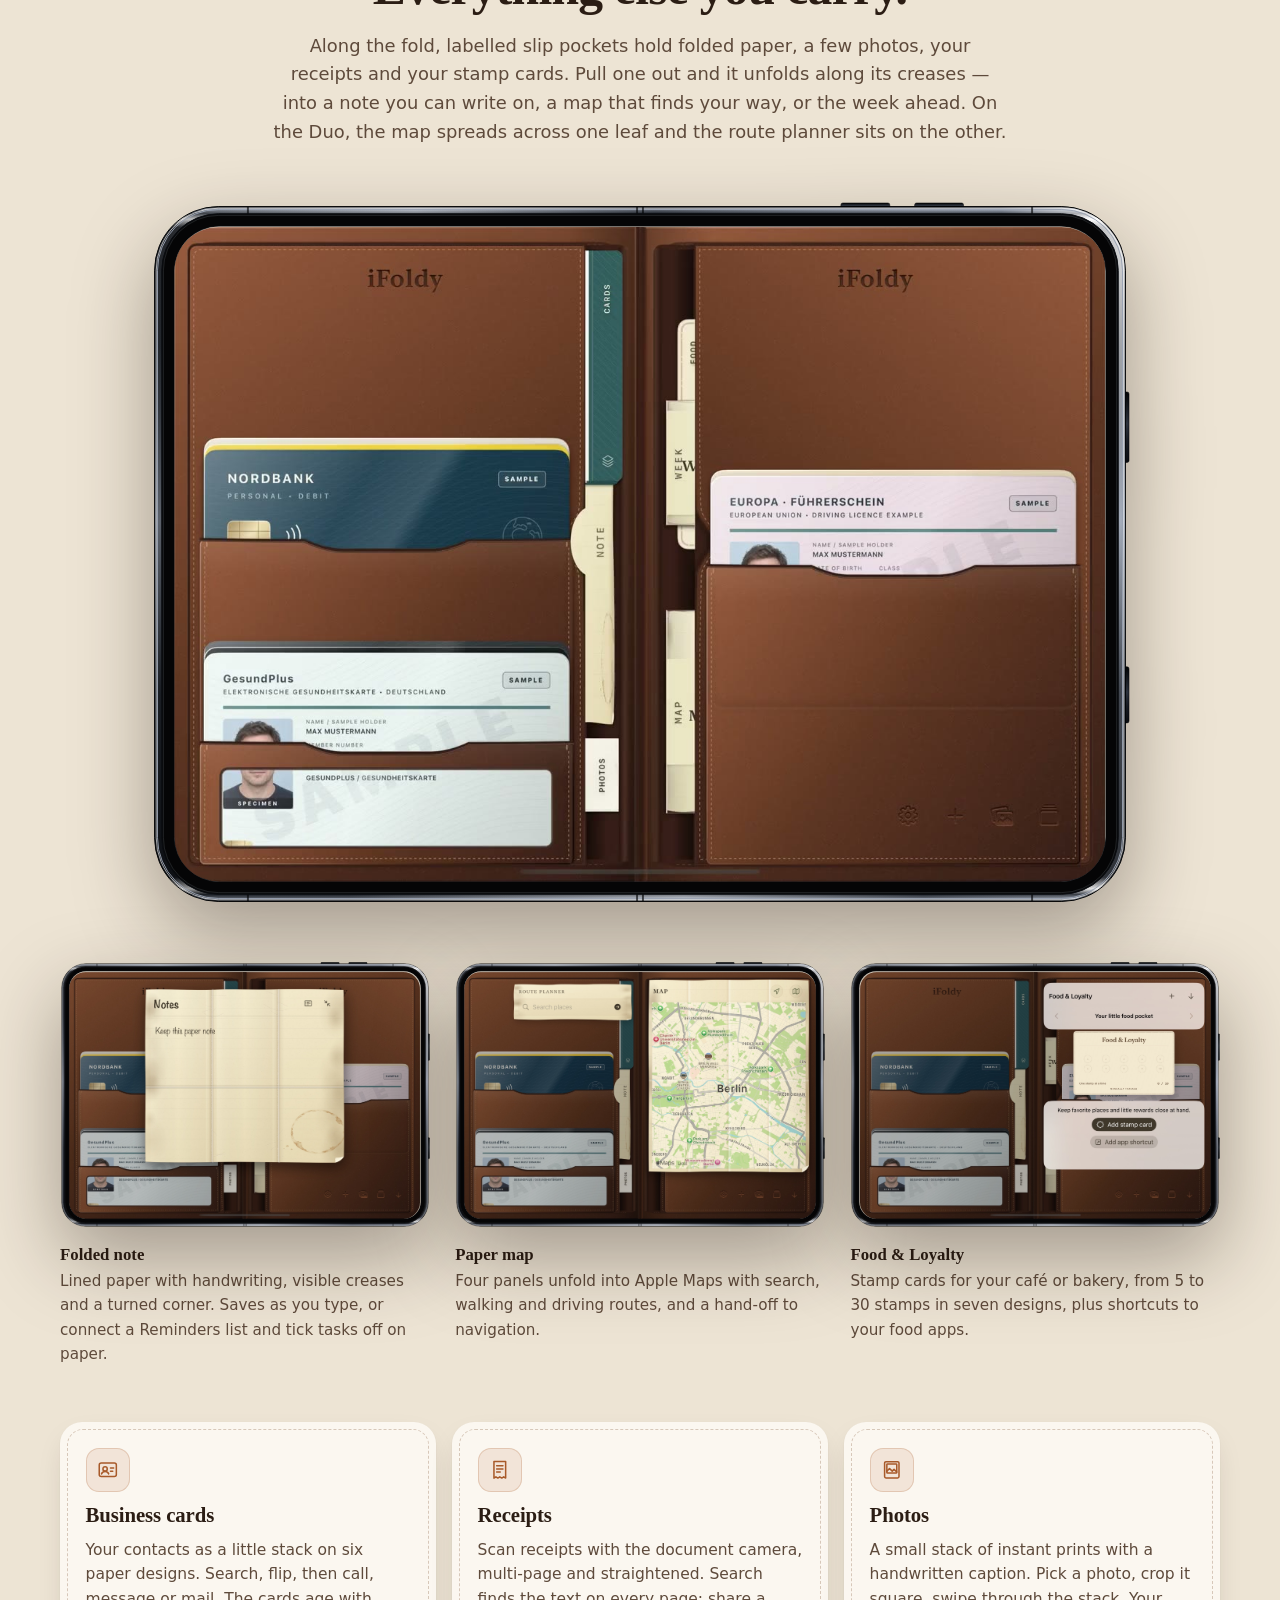
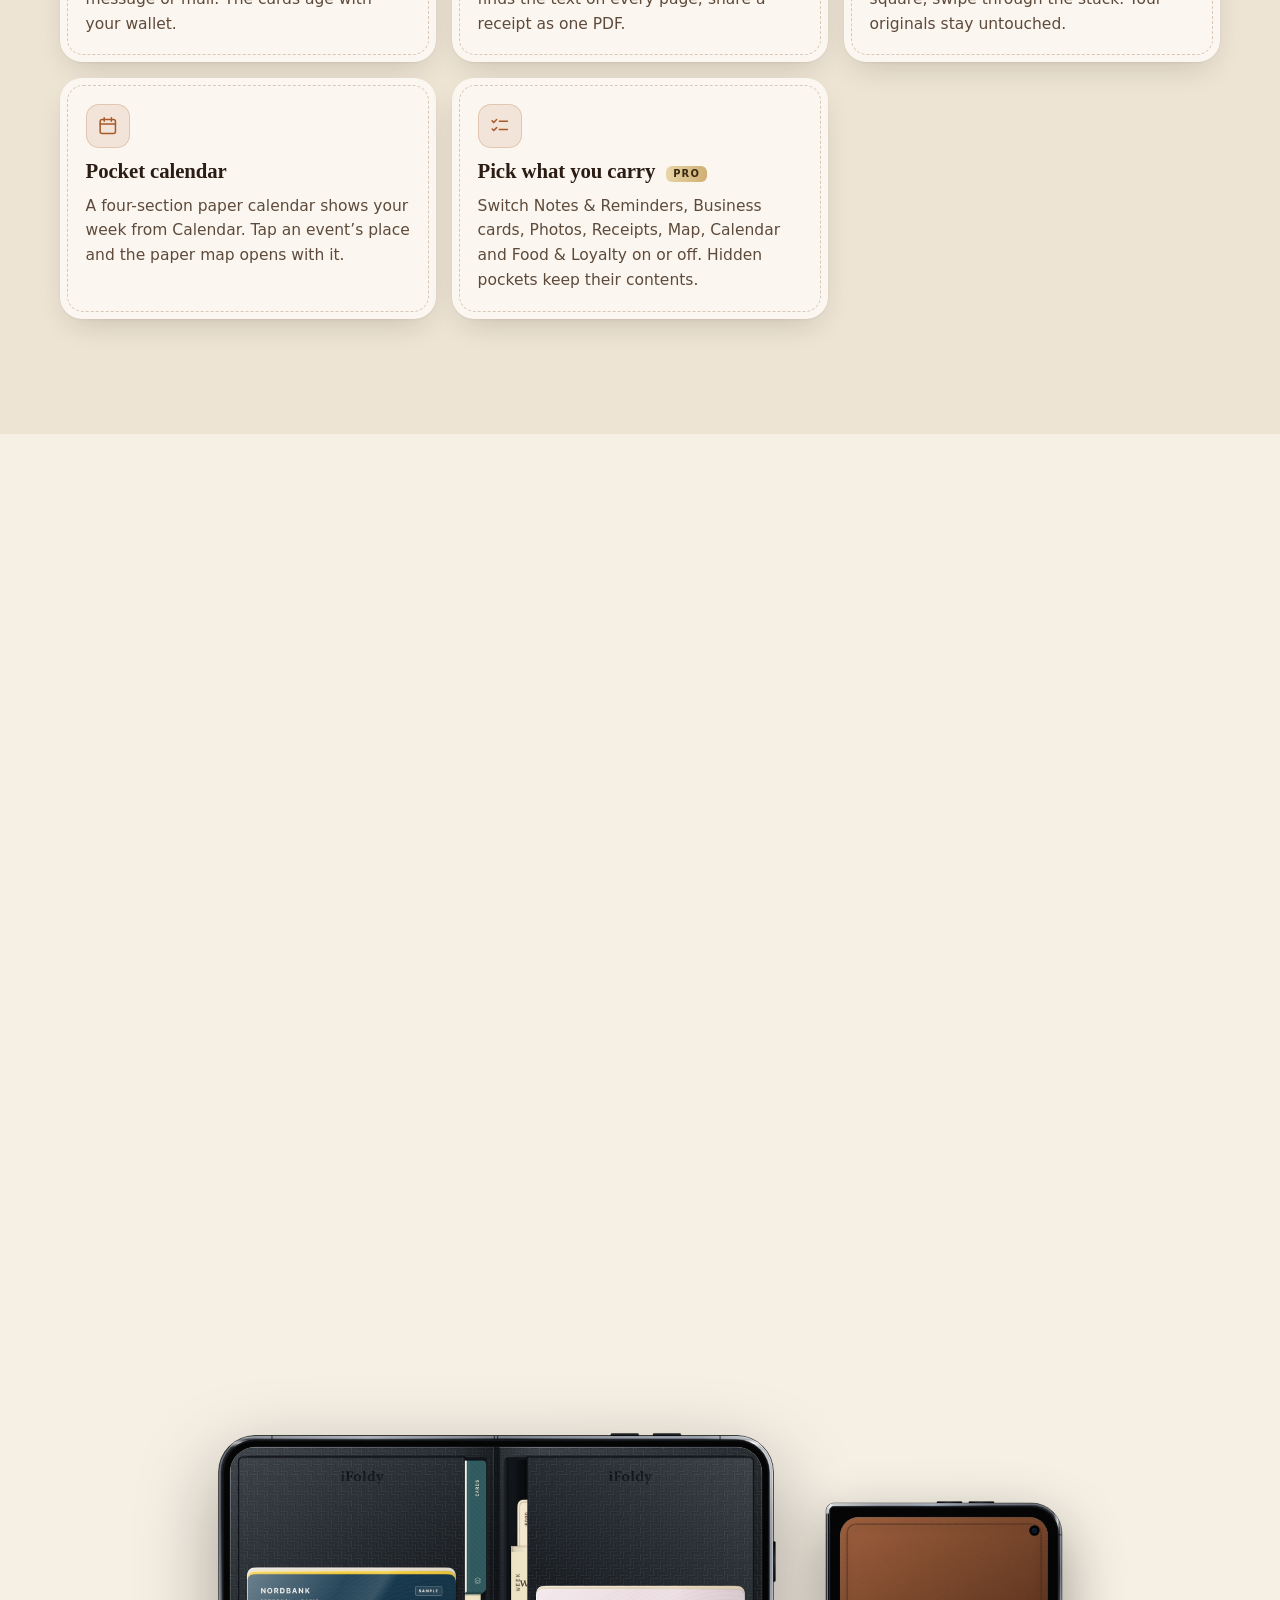
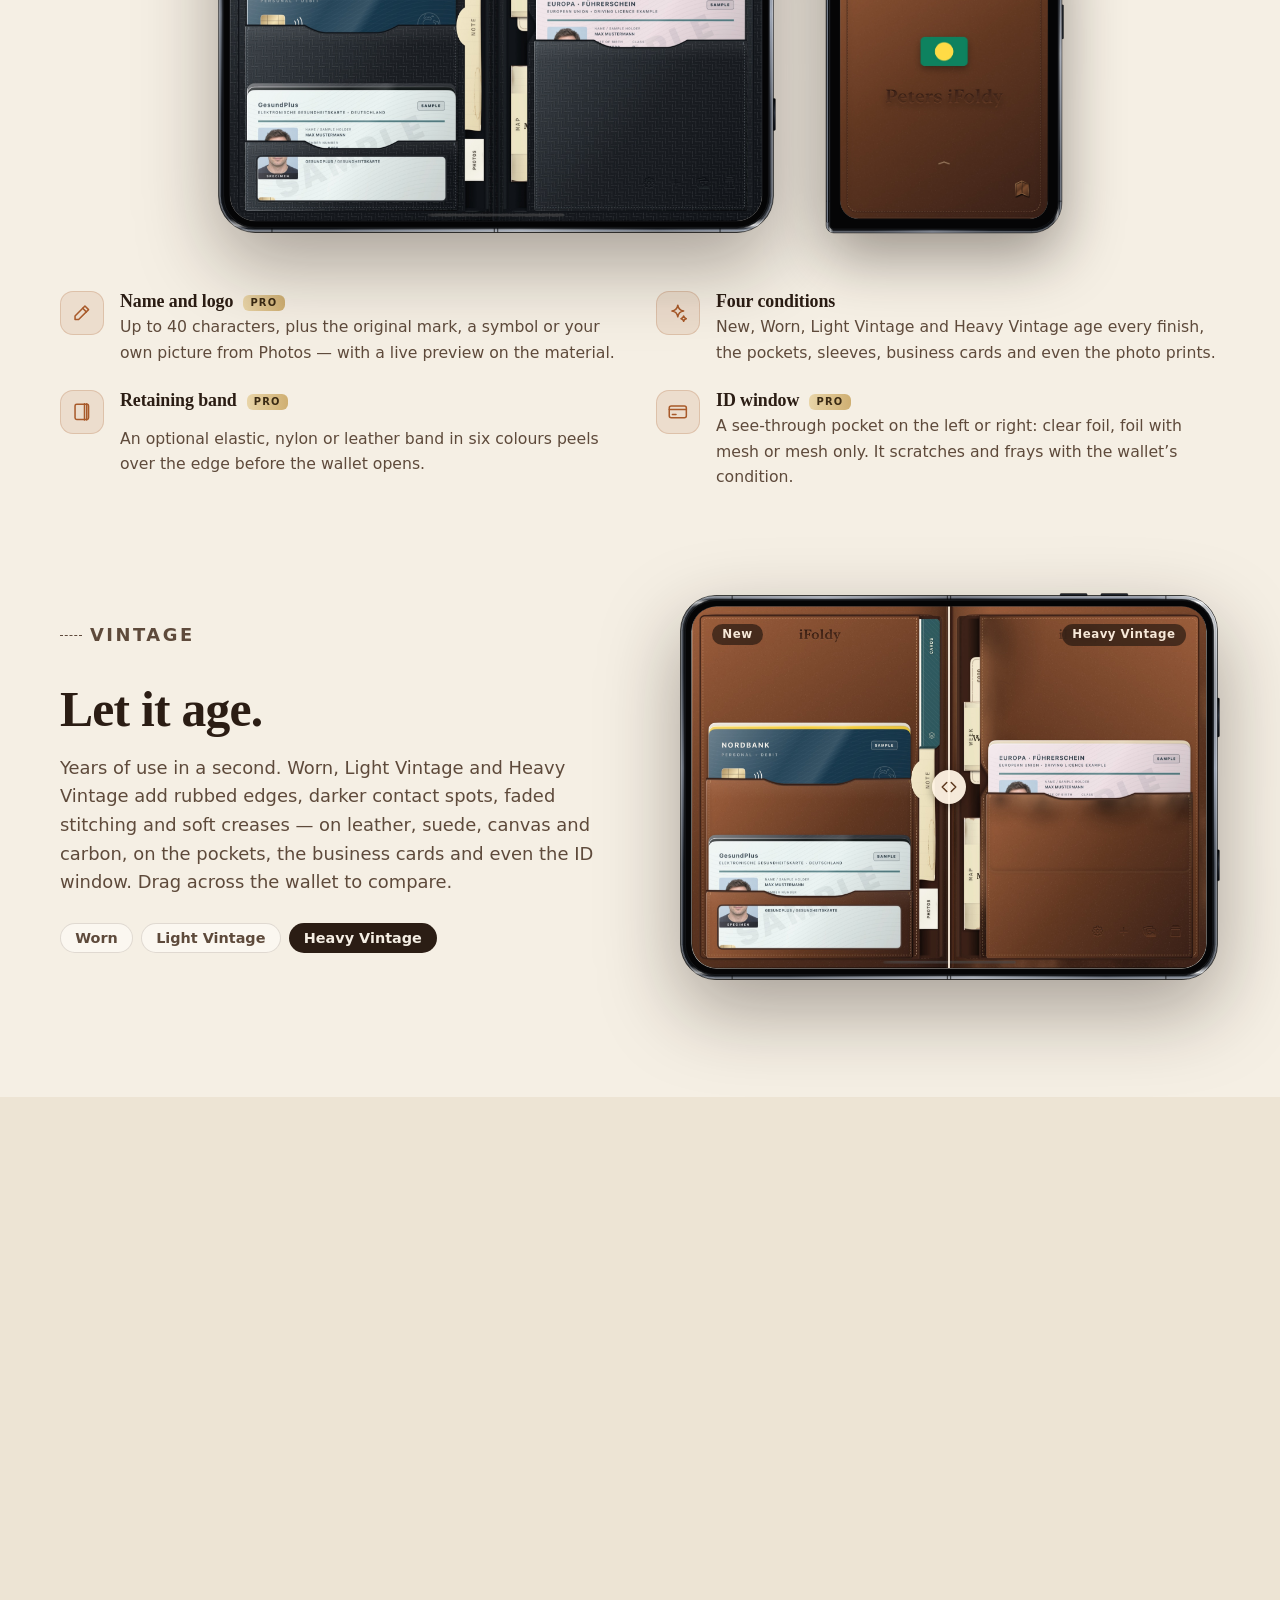
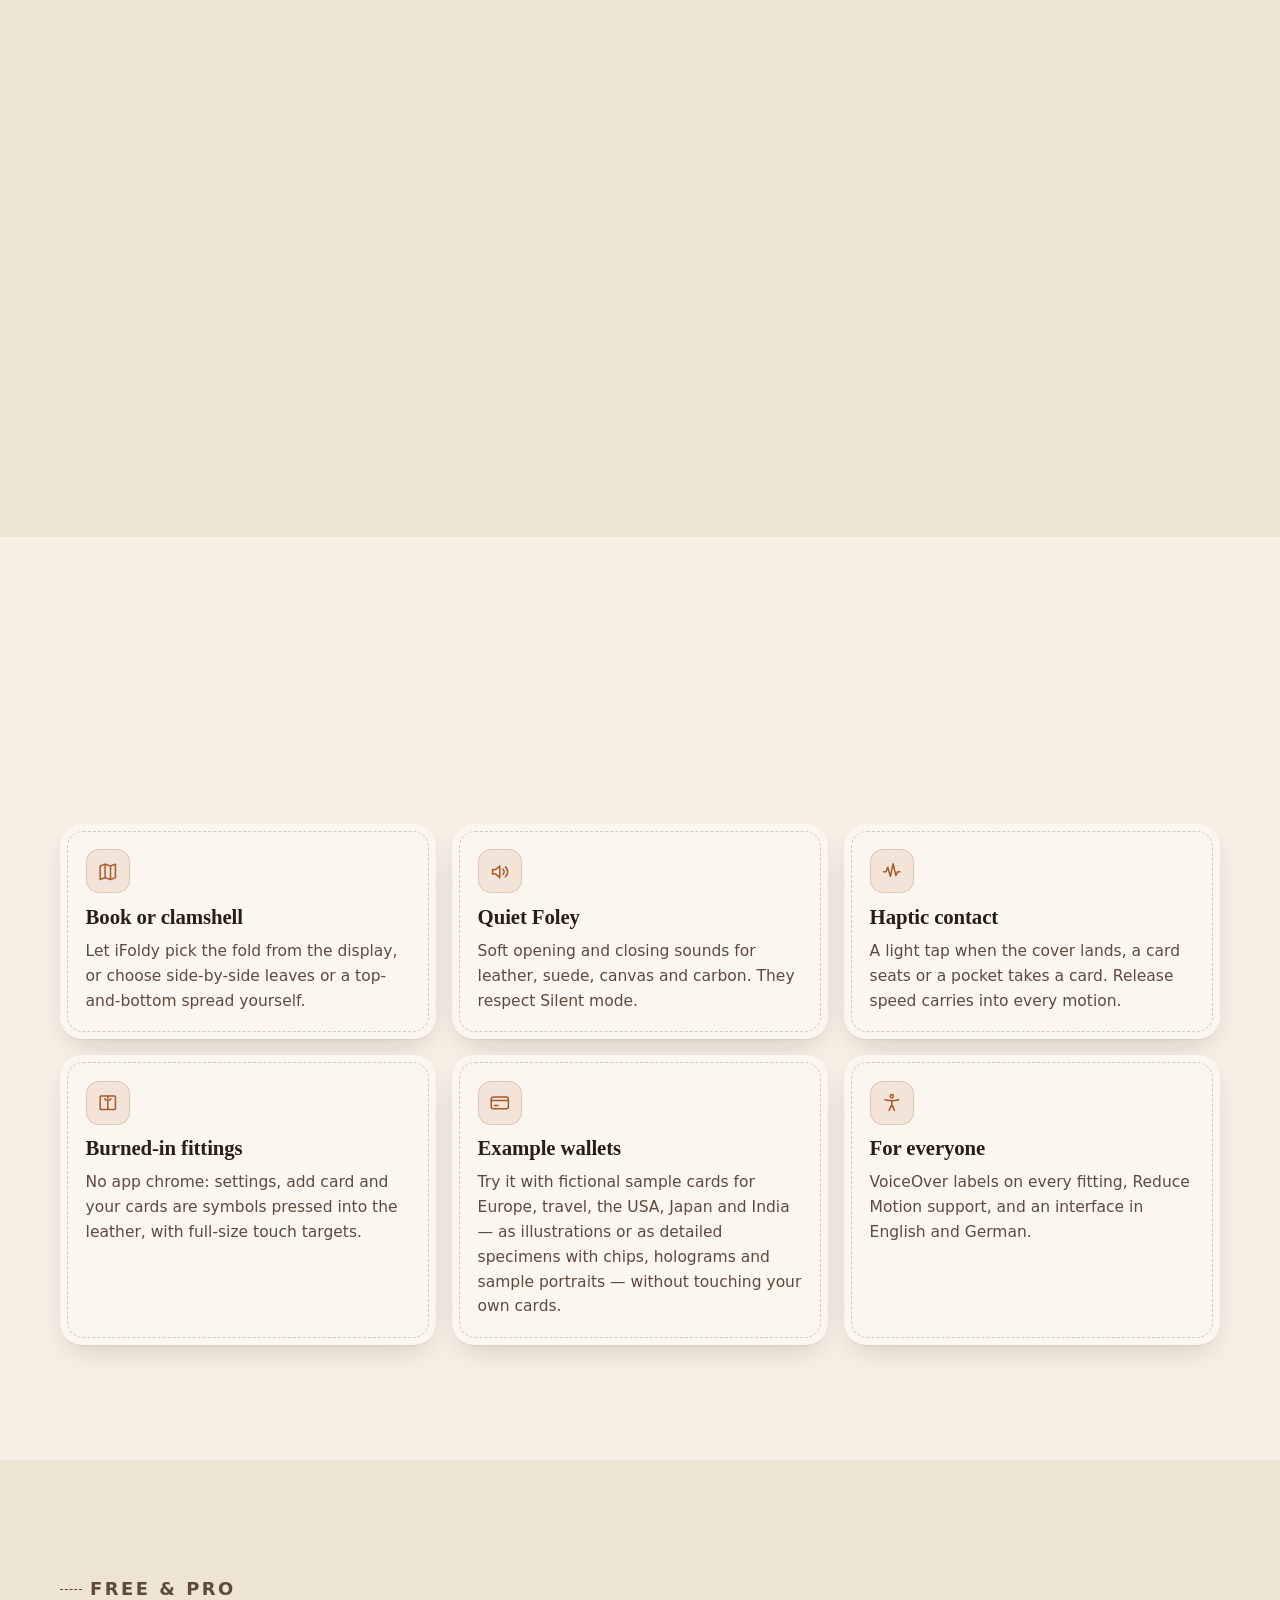
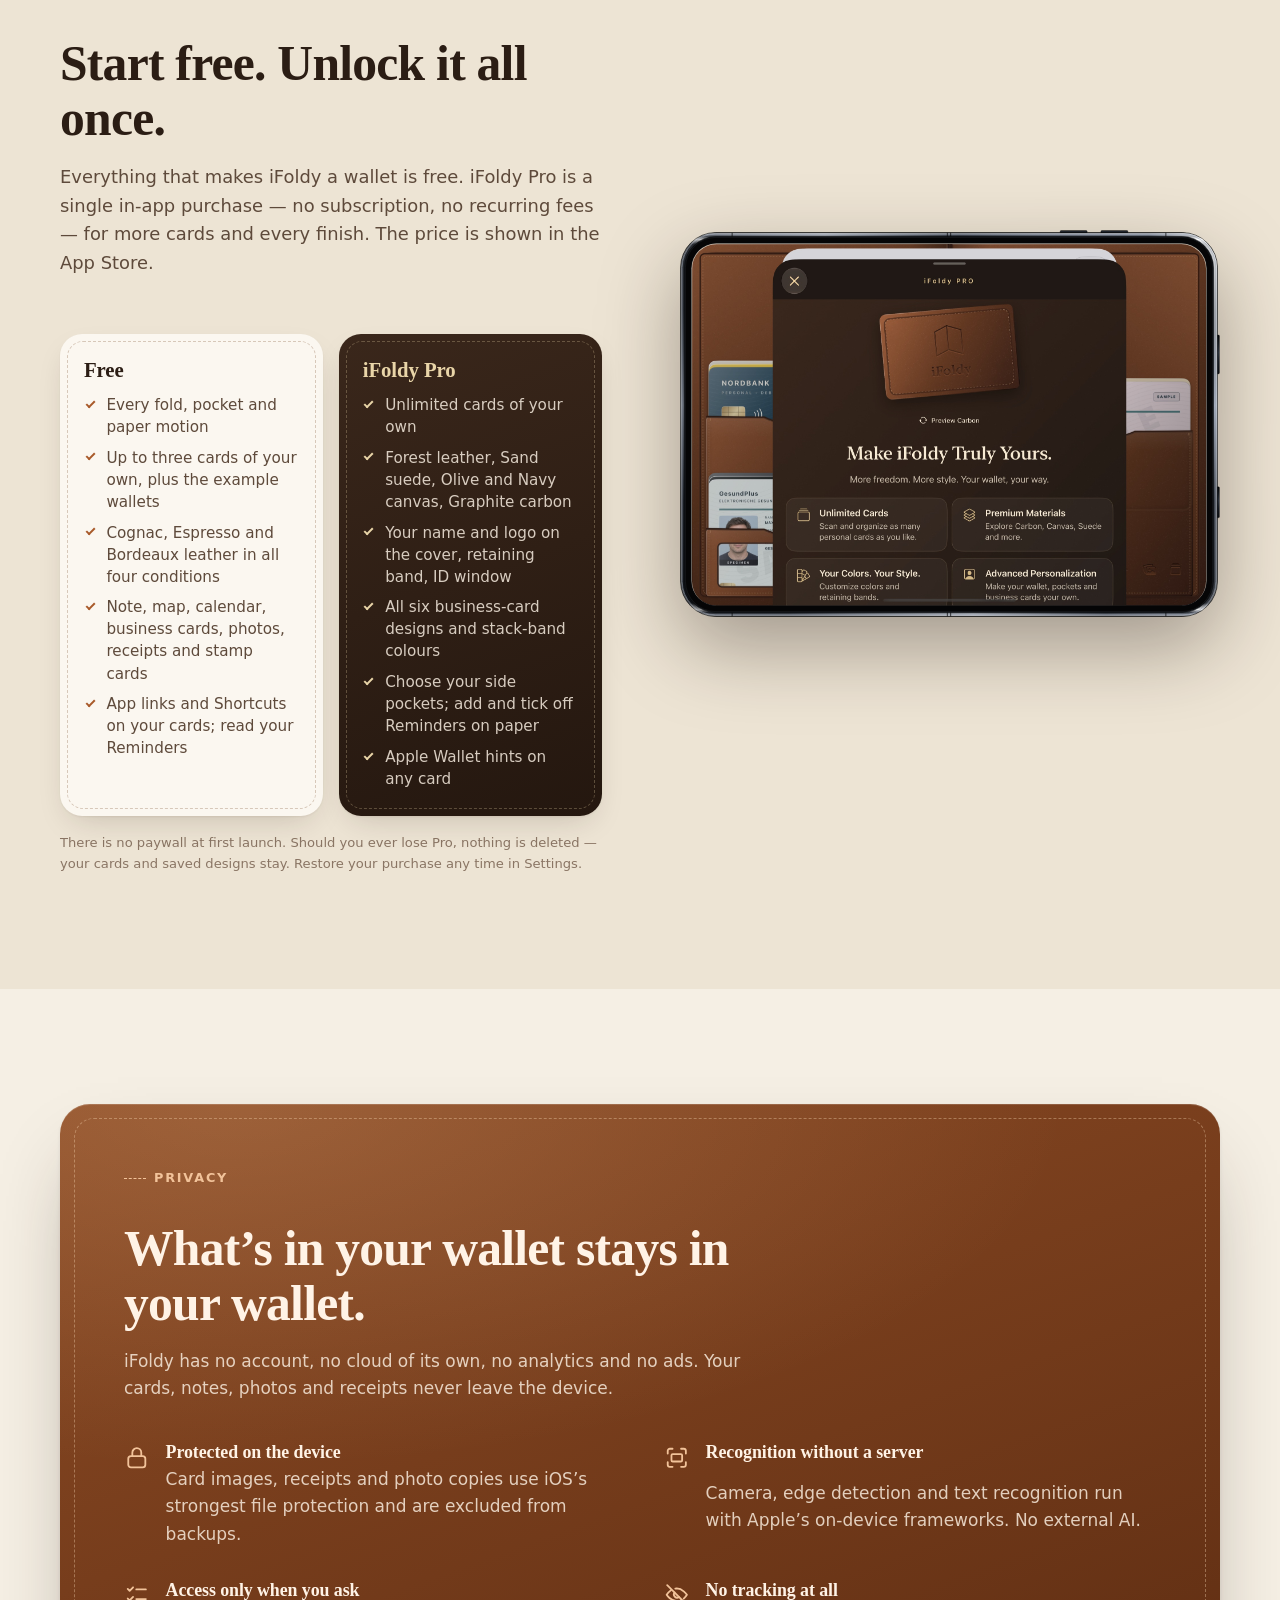
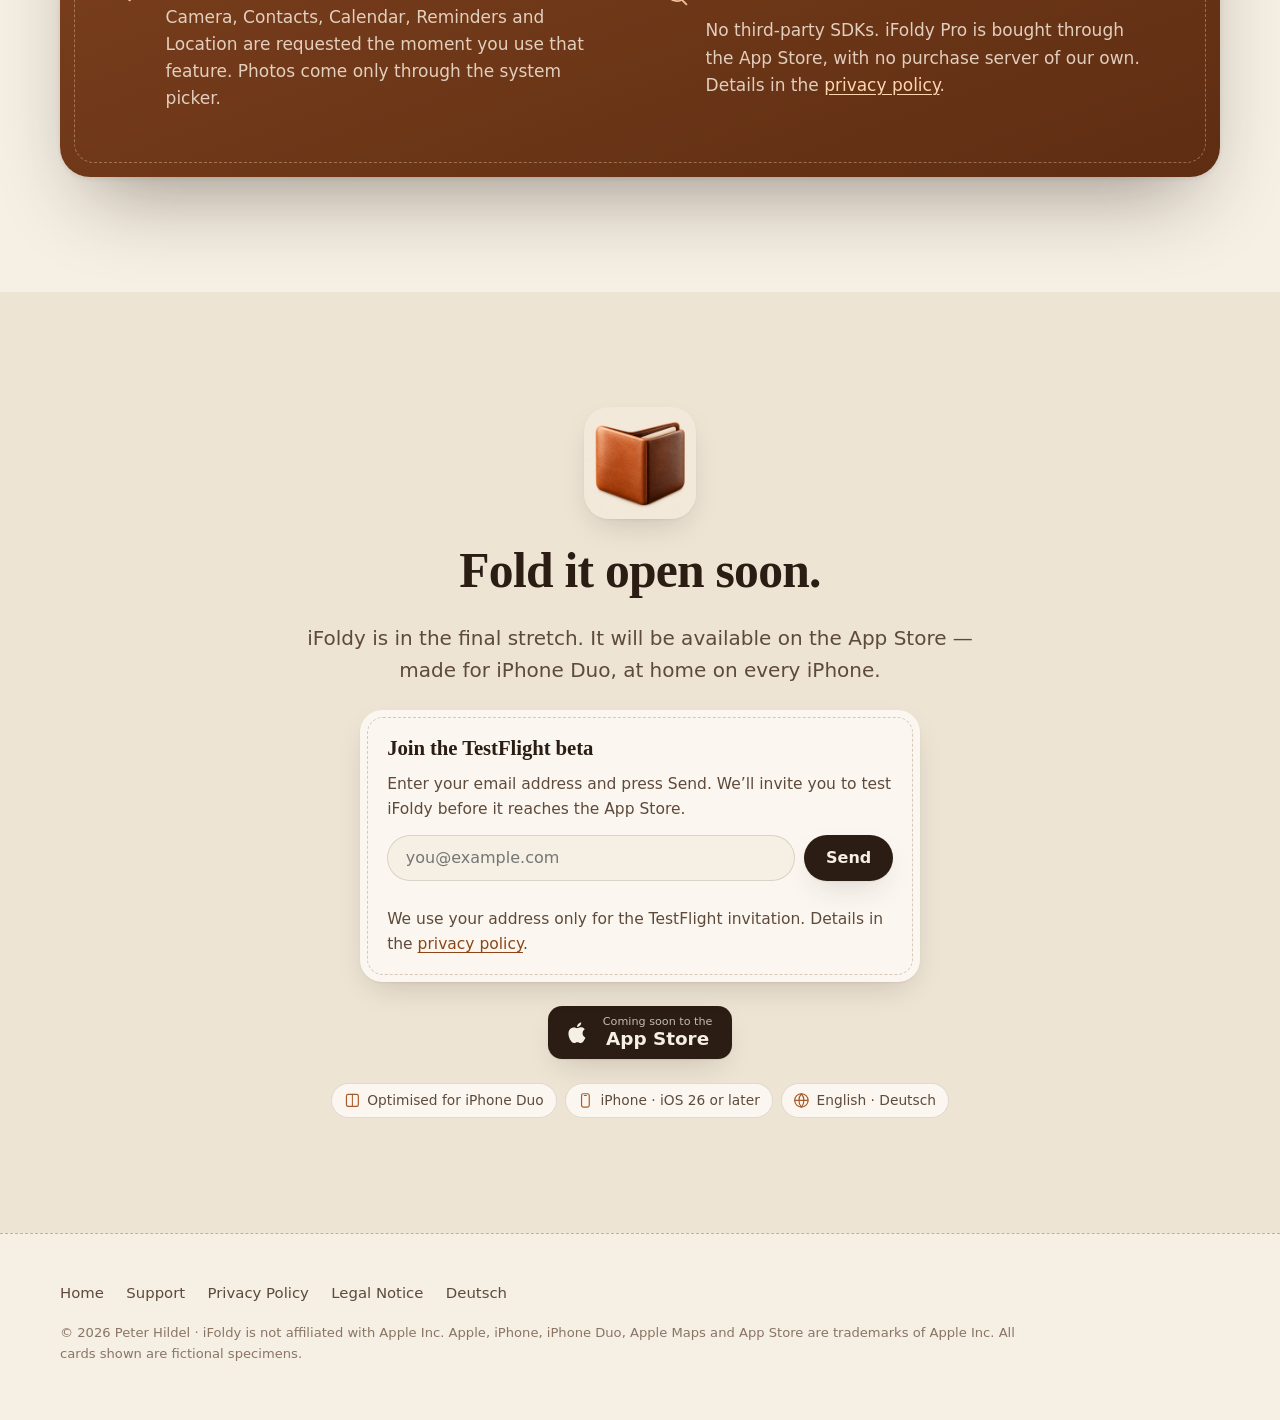
==== commit 94f2967f: "Re-record the Duo card and note videos and drop iPad mentions The card and note clips are now record" ====
--- a/index.html
+++ b/index.html
@@ -91,7 +91,7 @@
       <div class="duo-hero">
         <div class="duo">
           <div class="screen">
-            <video src="assets/img/duo-cards.mp4" poster="assets/img/duo-cards-poster.jpg"
+            <video src="assets/img/duo-cards.mp4?v=2" poster="assets/img/duo-cards-poster.jpg?v=2"
                    autoplay muted loop playsinline preload="metadata" width="1424" height="1002"
                    aria-label="Recording on iPhone Duo: cards are pulled from their leather pockets, turned and slid back."></video>
           </div>
@@ -206,9 +206,9 @@
       </div>
       <div class="duo reveal" style="max-width:980px;margin-inline:auto">
         <div class="screen">
-          <video src="assets/img/duo-note.mp4" poster="assets/img/duo-note-poster.jpg"
+          <video src="assets/img/duo-note.mp4?v=2" poster="assets/img/duo-note-poster.jpg?v=2"
                  autoplay muted loop playsinline preload="metadata" width="1280" height="900"
-                 aria-label="Recording on iPhone Duo: a folded note is pulled from the sleeve at the spine, unfolds across the wallet and folds back in."></video>
+                 aria-label="Recording on iPhone Duo: a folded note is pulled from the sleeve at the spine, unfolds across the wallet and folds back in, then the folded city map opens and goes back into its sleeve."></video>
         </div>
       </div>
       <div class="gallery">
@@ -331,17 +331,16 @@
     </div>
   </section>
 
-  <!-- ============================ iPhone & iPad ============================ -->
+  <!-- ============================ Other iPhones ============================ -->
   <section class="block tinted" id="iphone">
     <div class="wrap split">
       <div class="reveal">
         <div class="section-head">
-          <p class="eyebrow">Also on iPhone &amp; iPad</p>
+          <p class="eyebrow">Also on every iPhone</p>
           <h2>One continuous card holder.</h2>
           <p>
             On a regular iPhone the whole screen is a single card holder under a sliding
-            cover — in portrait or landscape. On iPad the wallet spreads over two leaves,
-            side by side like a book or stacked like a clamshell.
+            cover — in portrait or landscape.
           </p>
         </div>
         <ul class="feature-list">
@@ -515,7 +514,7 @@
     <div class="wrap cta reveal">
       <img class="hero-icon" src="assets/icon-512.png" alt="" width="112" height="112">
       <h2>Fold it open soon.</h2>
-      <p class="lede">iFoldy is in the final stretch. It will be available on the App Store — made for iPhone Duo, at home on every iPhone and iPad.</p>
+      <p class="lede">iFoldy is in the final stretch. It will be available on the App Store — made for iPhone Duo, at home on every iPhone.</p>
       <form class="beta" id="beta" action="https://formsubmit.co/info@hildel.com" method="POST" data-beta
             data-sending="Sending…" data-done="Thanks! We’ll send your TestFlight invitation to this address."
             data-failed="That didn’t work. Please try again in a moment, or write to info@hildel.com.">
@@ -541,7 +540,7 @@
       </span>
       <div class="req">
         <span class="pill"><svg class="ico" aria-hidden="true"><use href="assets/icons.svg#i-tablet"/></svg> Optimised for iPhone Duo</span>
-        <span class="pill"><svg class="ico" aria-hidden="true"><use href="assets/icons.svg#i-phone"/></svg> iPhone &amp; iPad · iOS 26 or later</span>
+        <span class="pill"><svg class="ico" aria-hidden="true"><use href="assets/icons.svg#i-phone"/></svg> iPhone · iOS 26 or later</span>
         <span class="pill"><svg class="ico" aria-hidden="true"><use href="assets/icons.svg#i-globe"/></svg> English · Deutsch</span>
       </div>
     </div>
@@ -559,7 +558,7 @@
       <a href="index-de.html" hreflang="de" lang="de">Deutsch</a>
     </div>
     <p class="footer-note tiny">
-      © <span id="year">2026</span> Peter Hildel · iFoldy is not affiliated with Apple Inc. Apple, iPhone, iPhone Duo, iPad,
+      © <span id="year">2026</span> Peter Hildel · iFoldy is not affiliated with Apple Inc. Apple, iPhone, iPhone Duo,
       Apple Maps and App Store are trademarks of Apple&nbsp;Inc. All cards shown are fictional specimens.
     </p>
   </div>
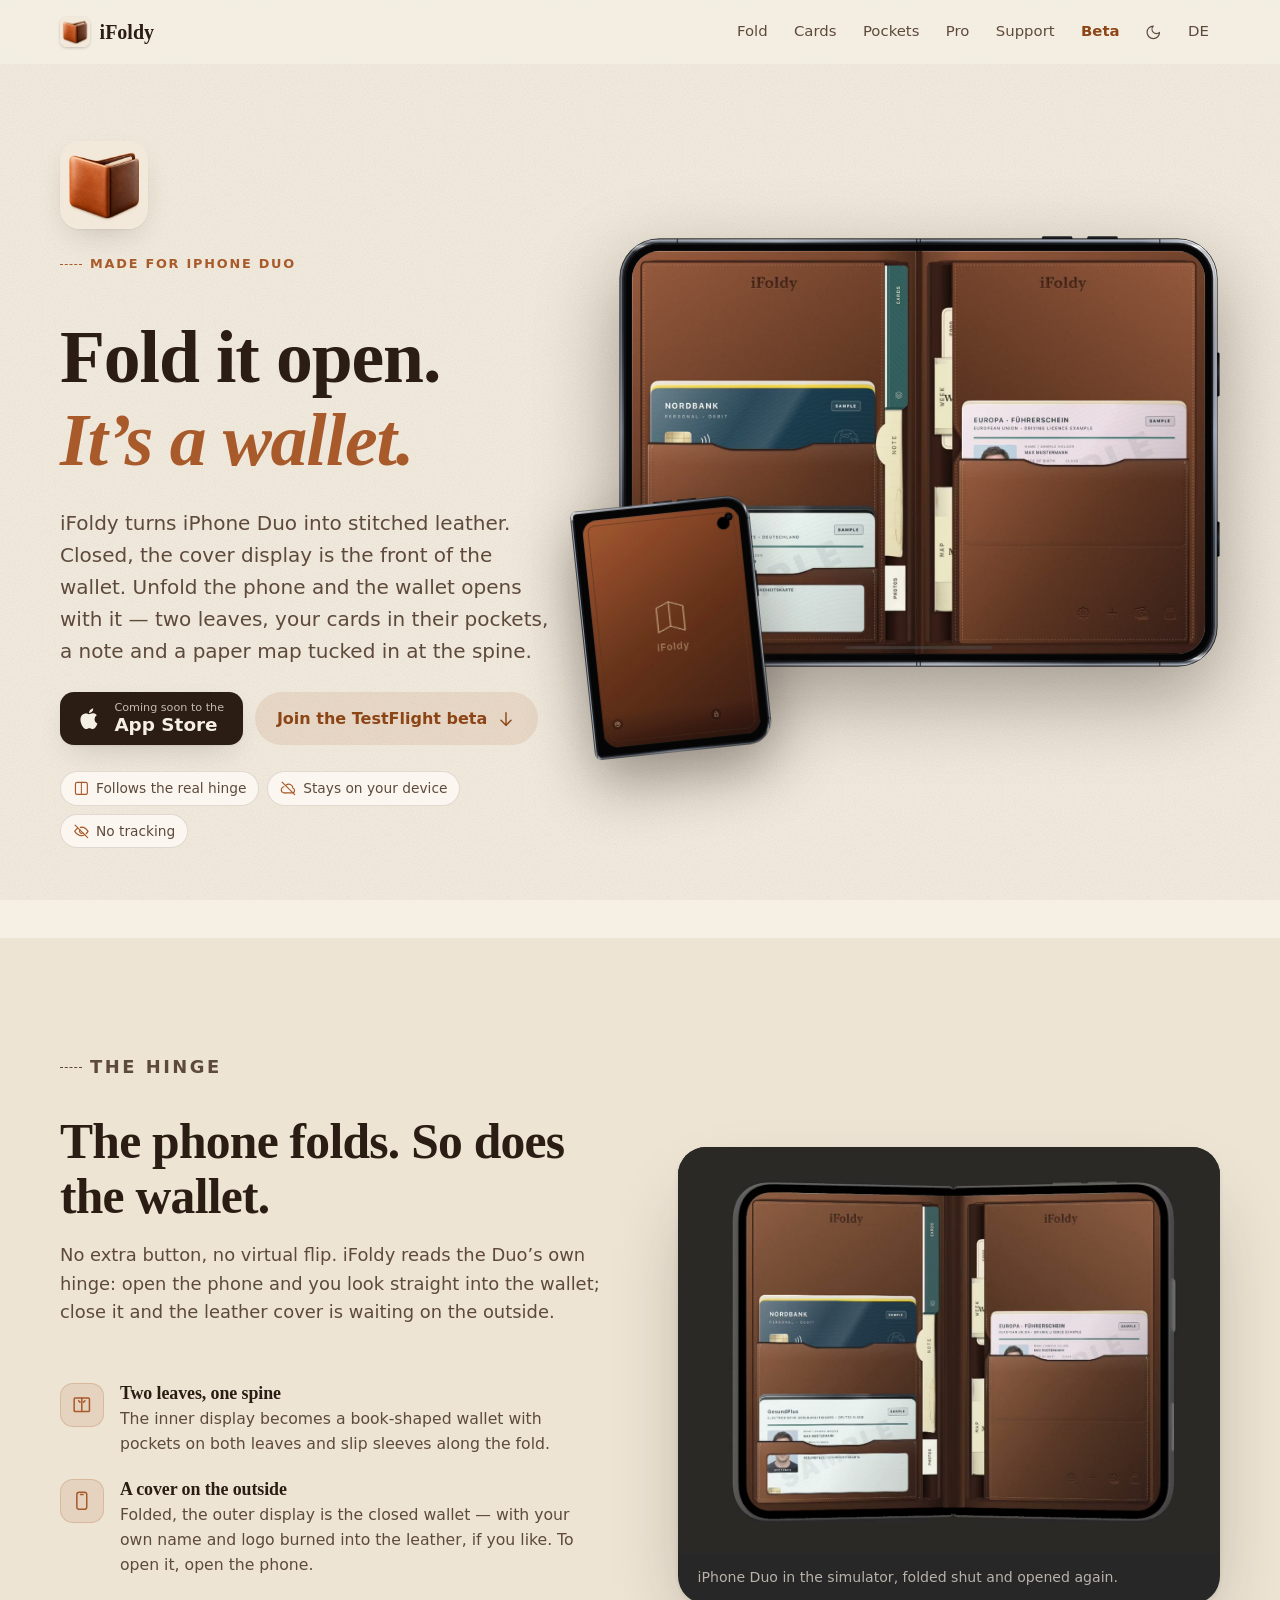
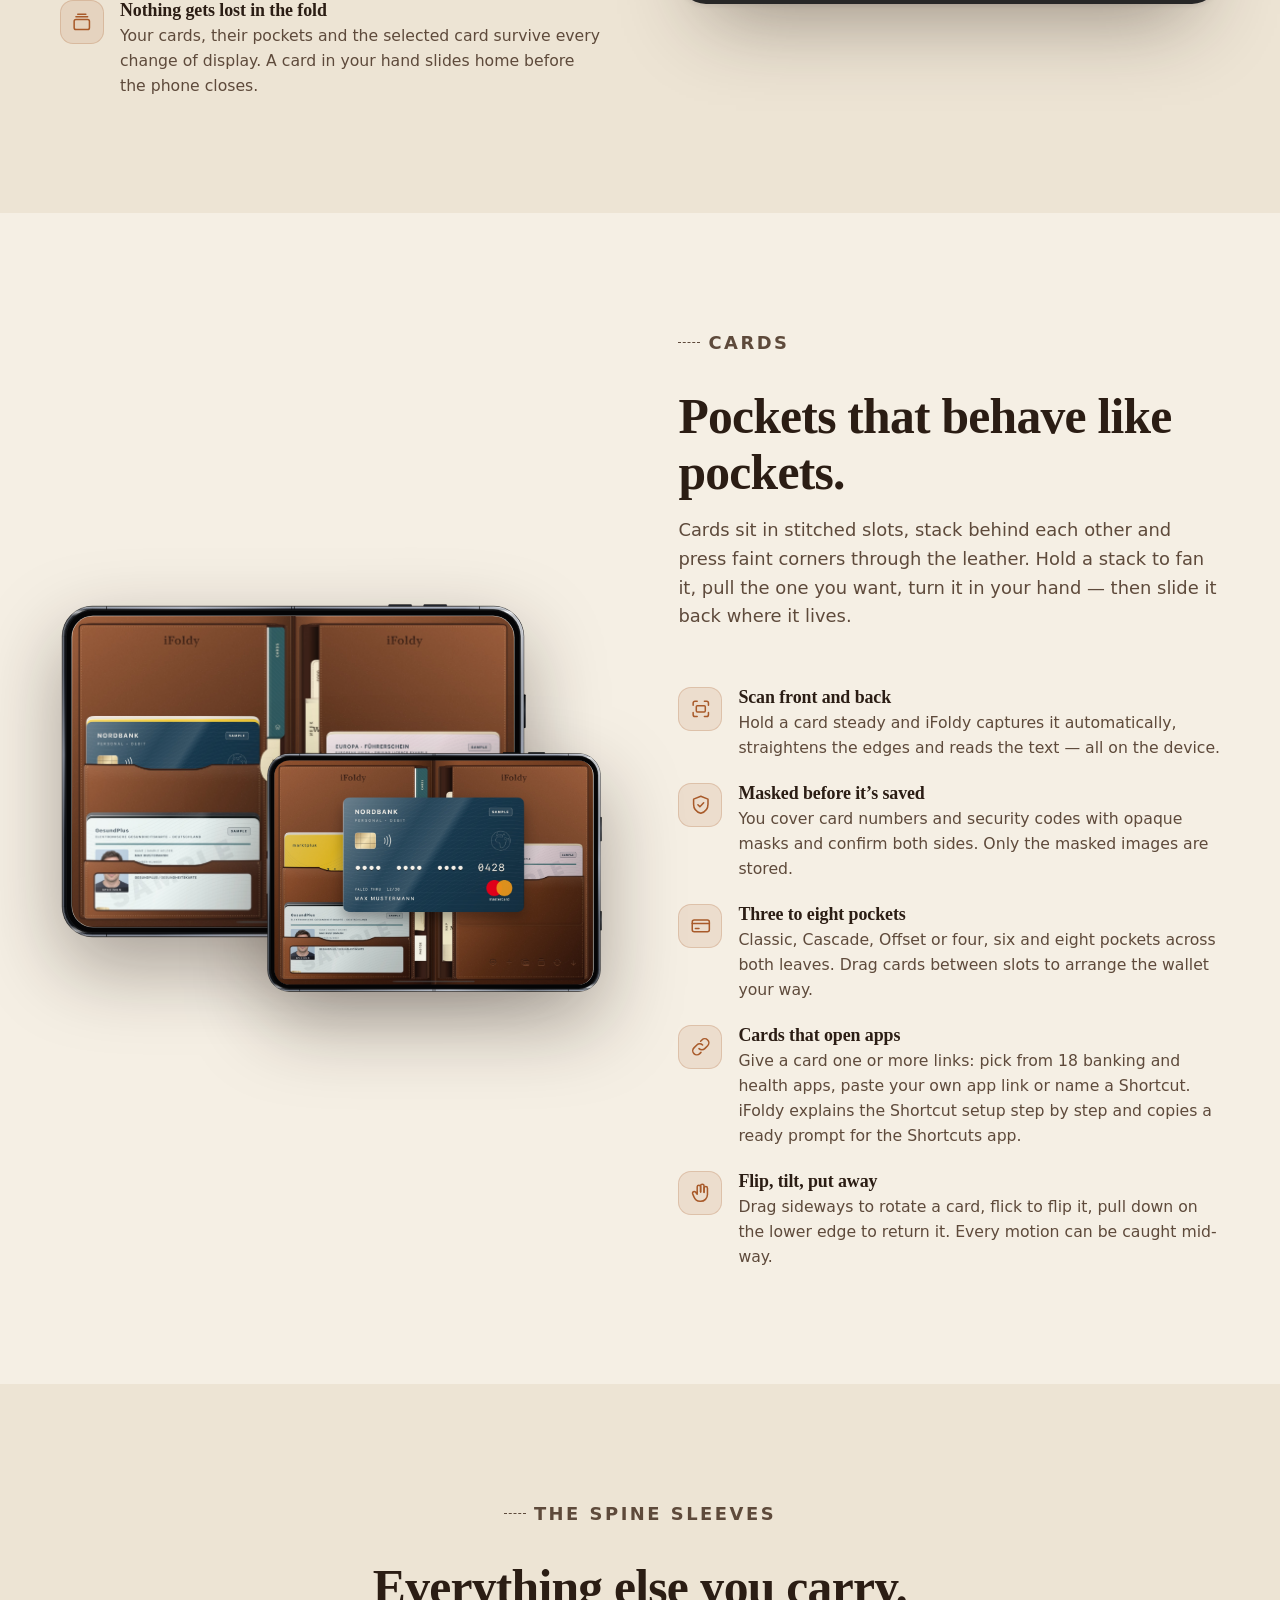
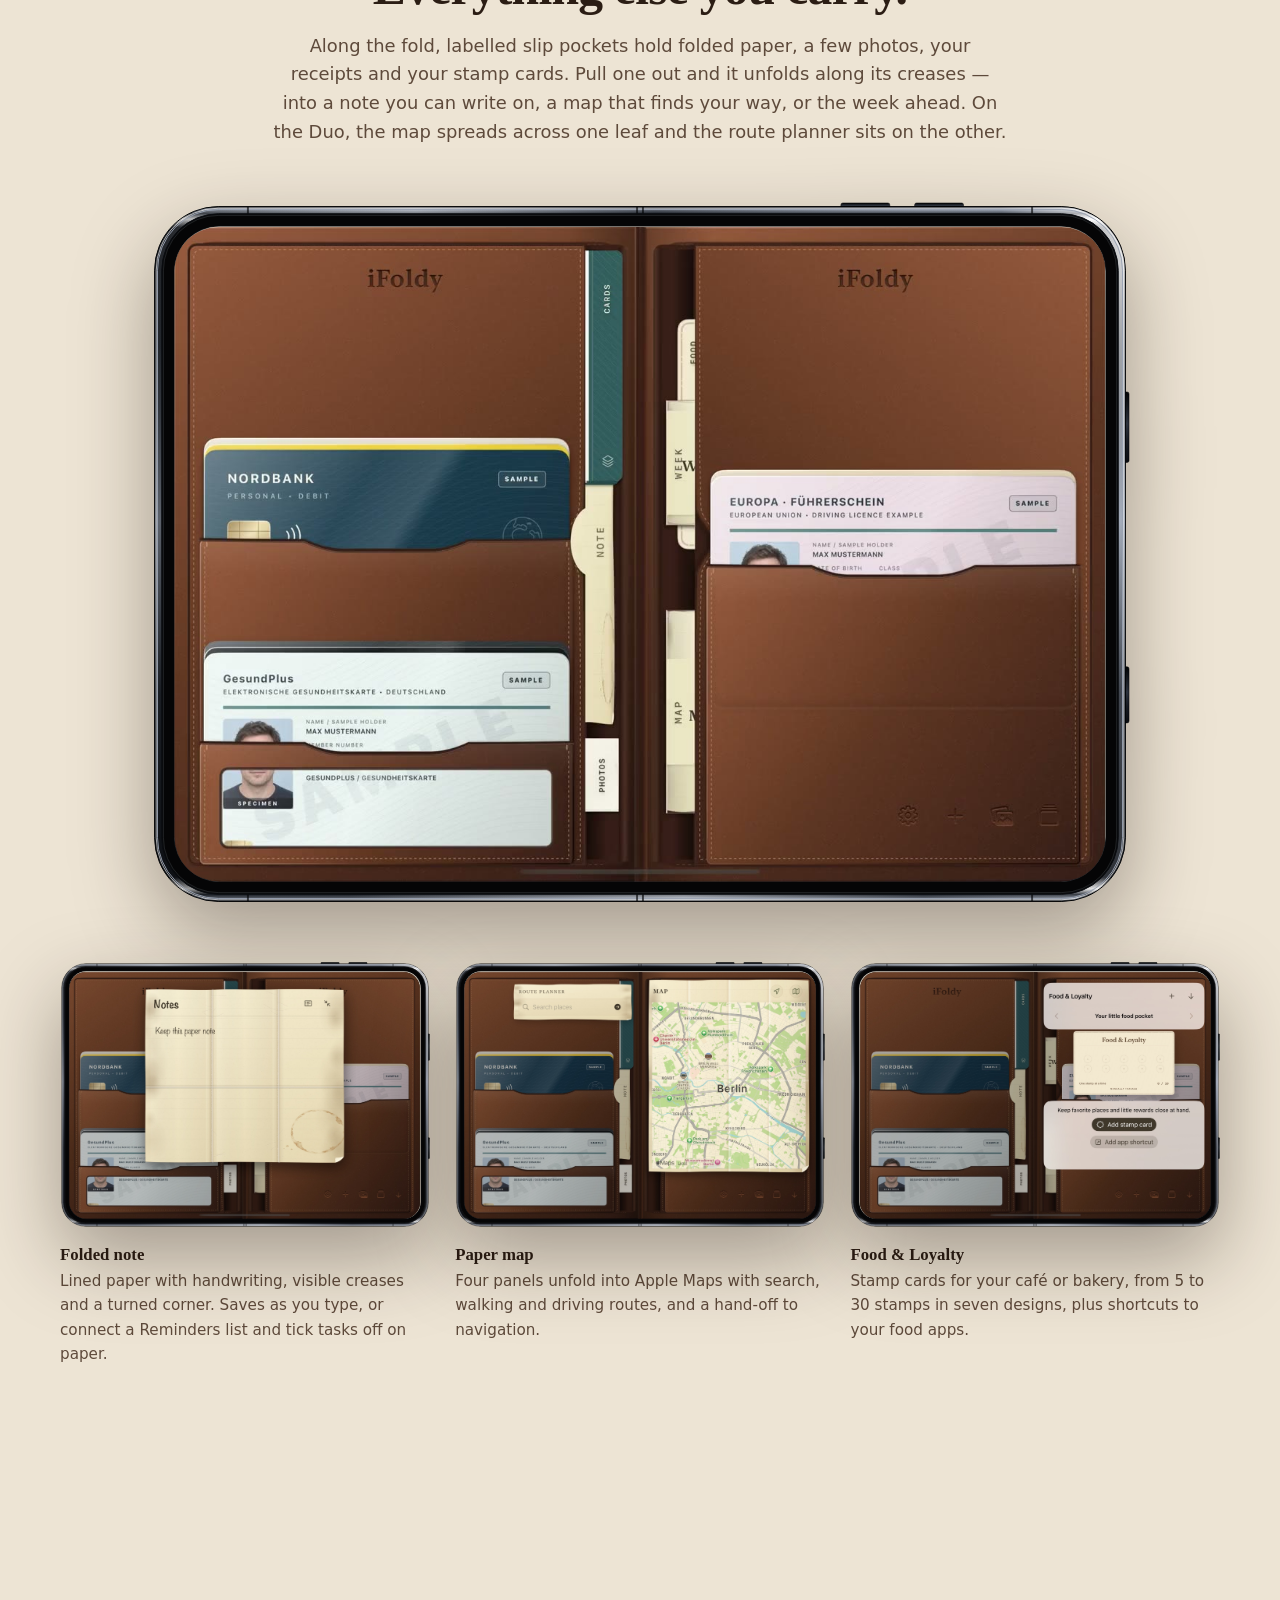
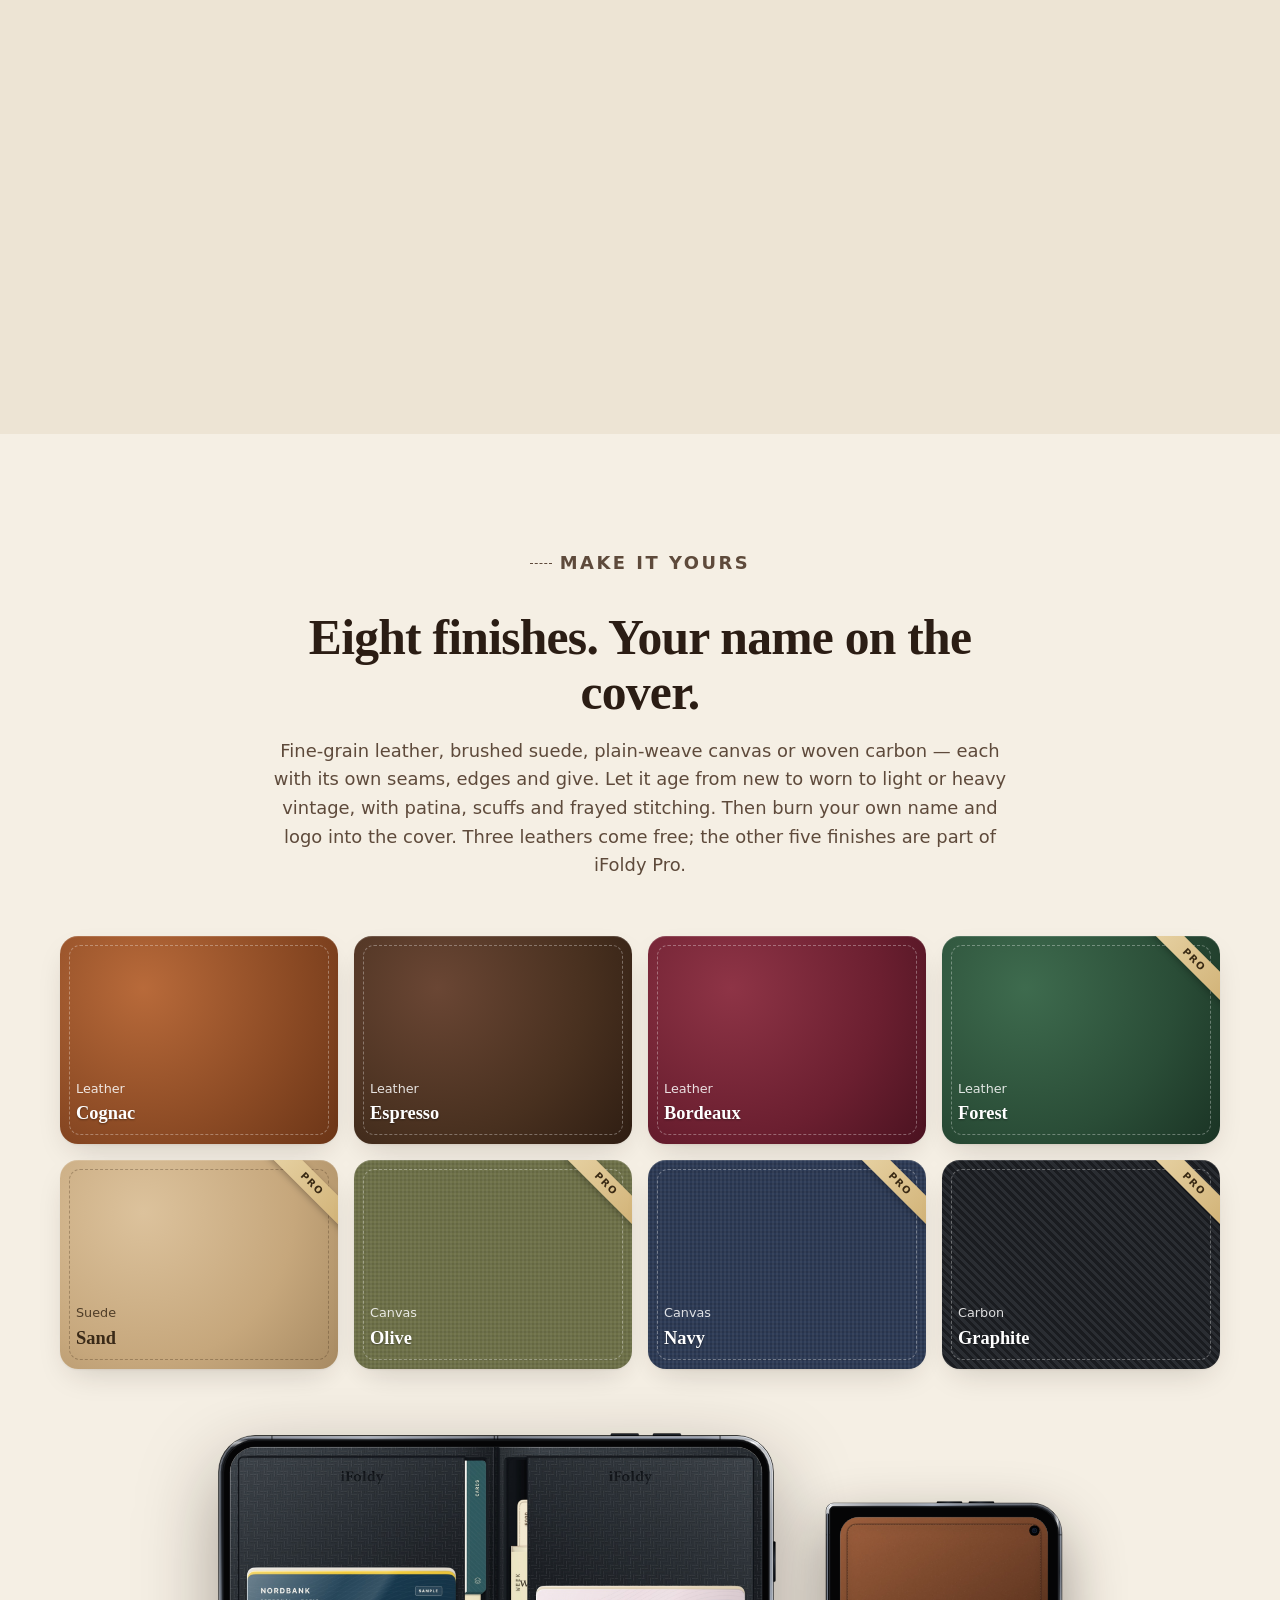
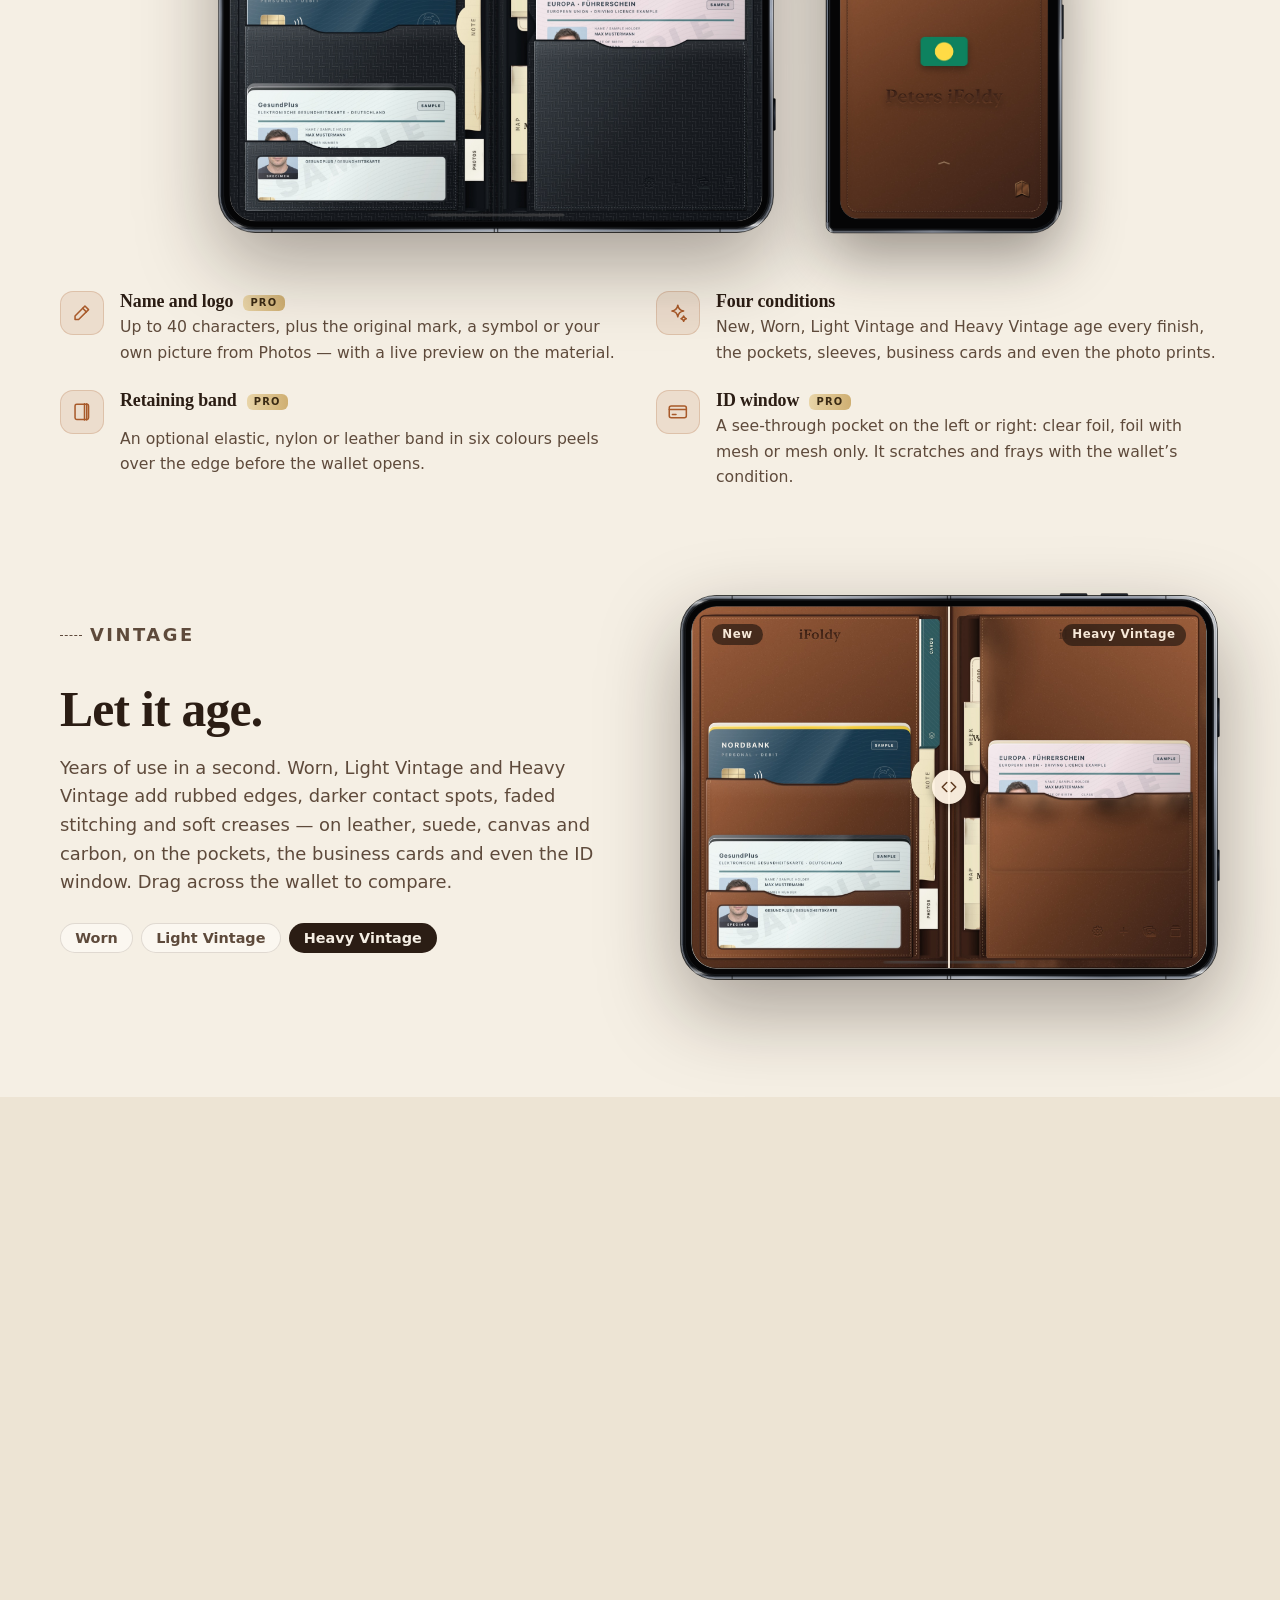
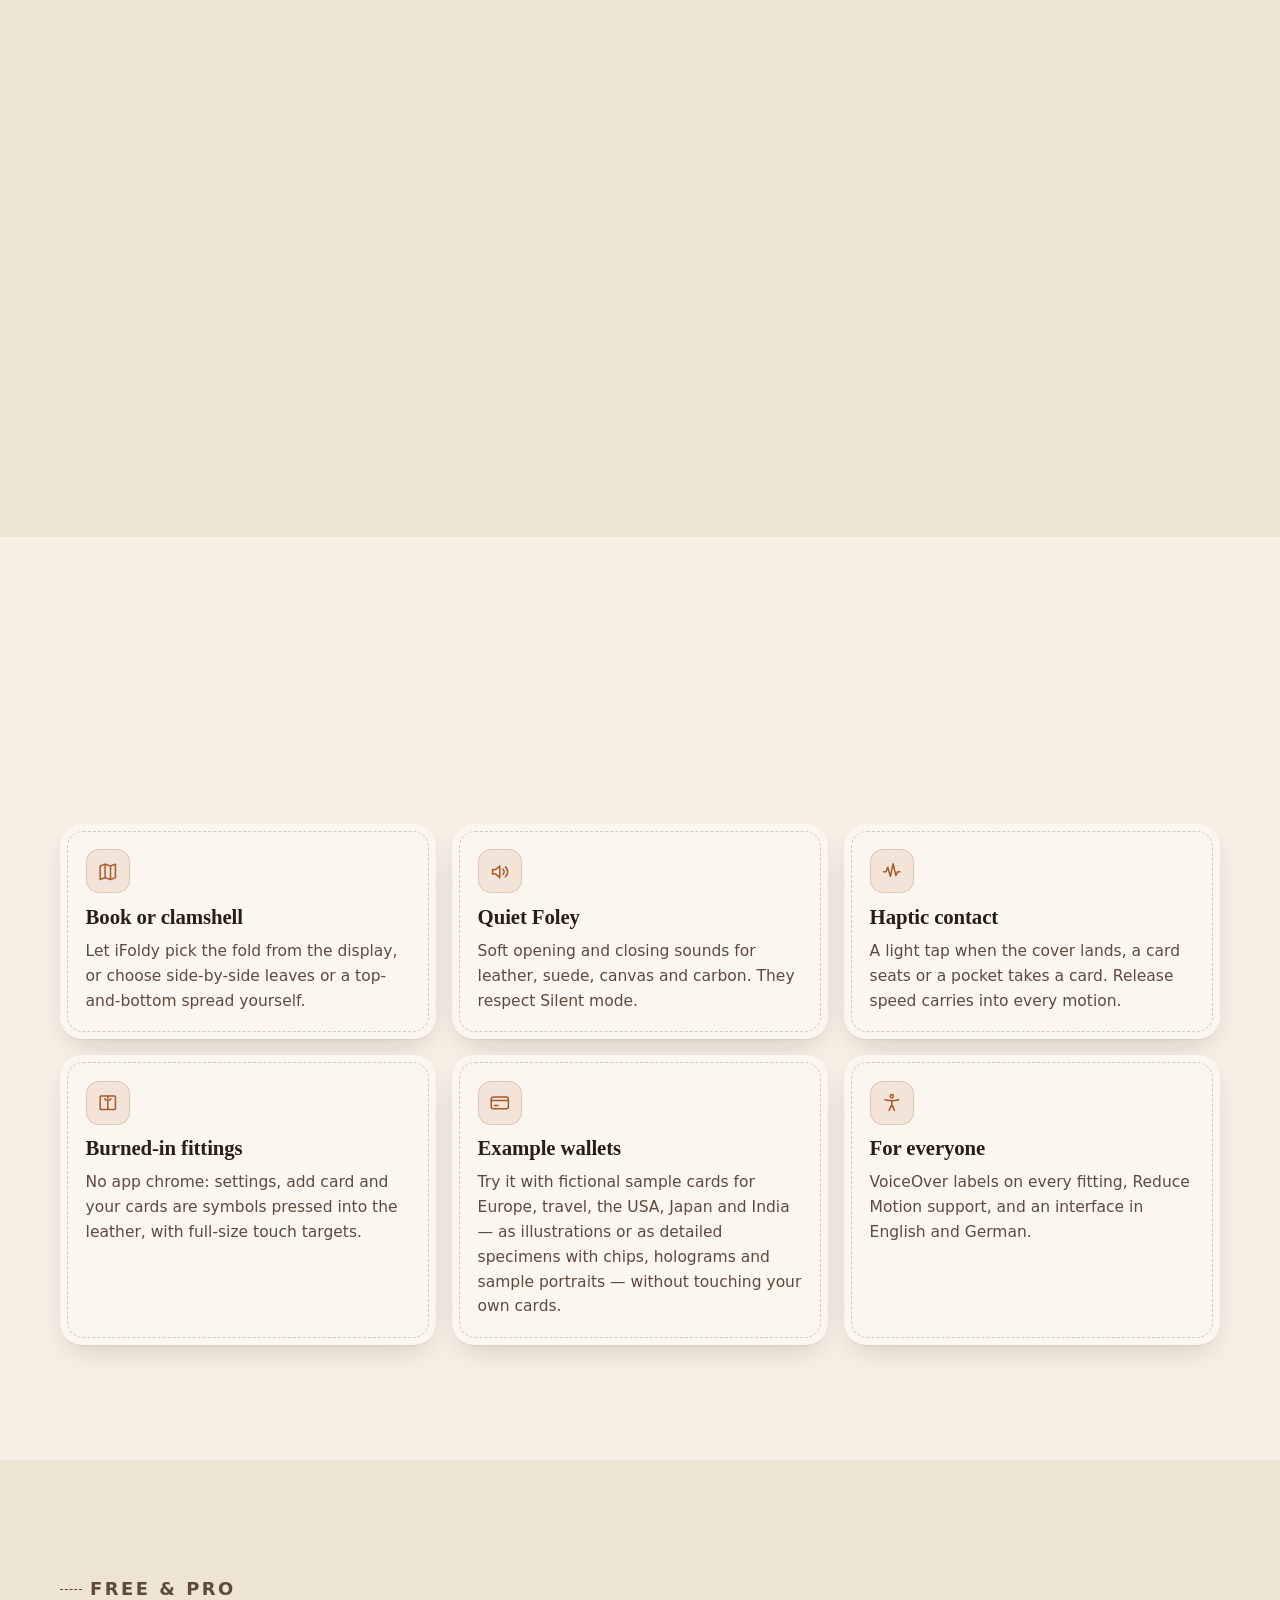
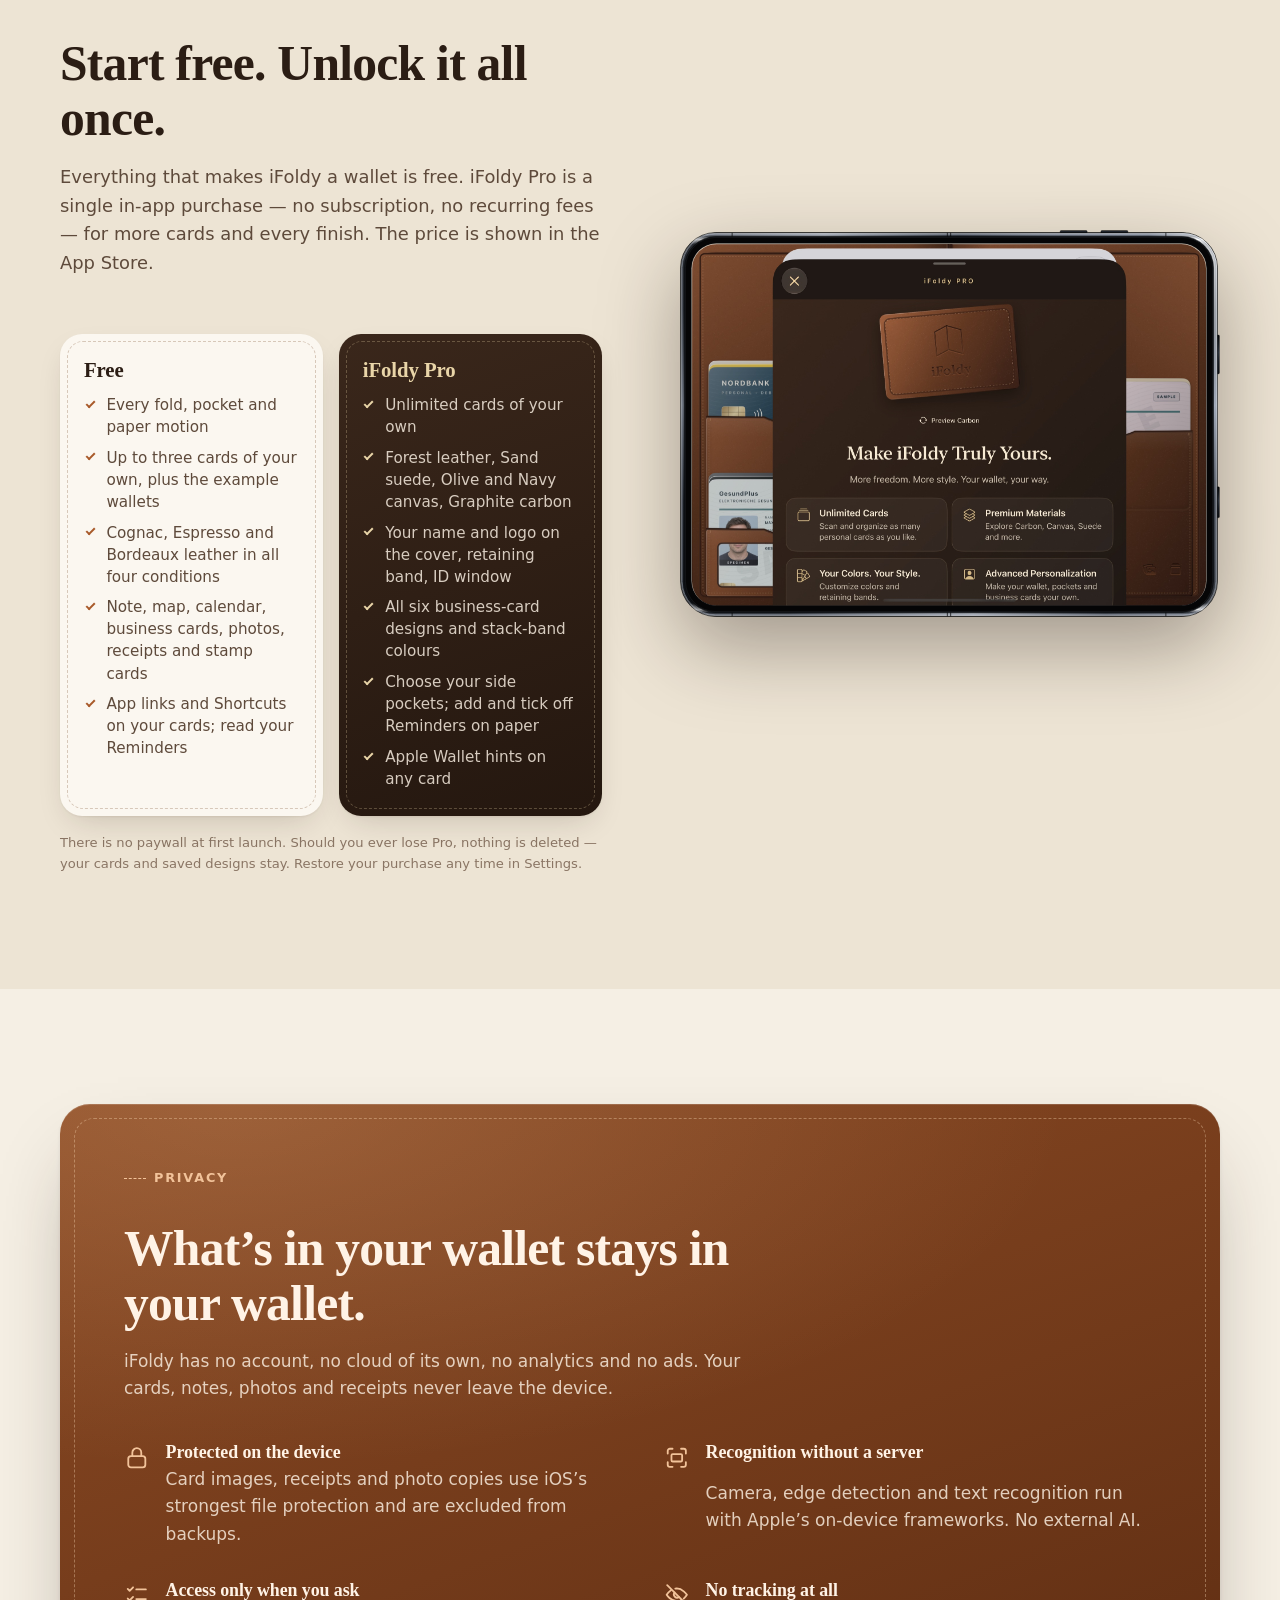
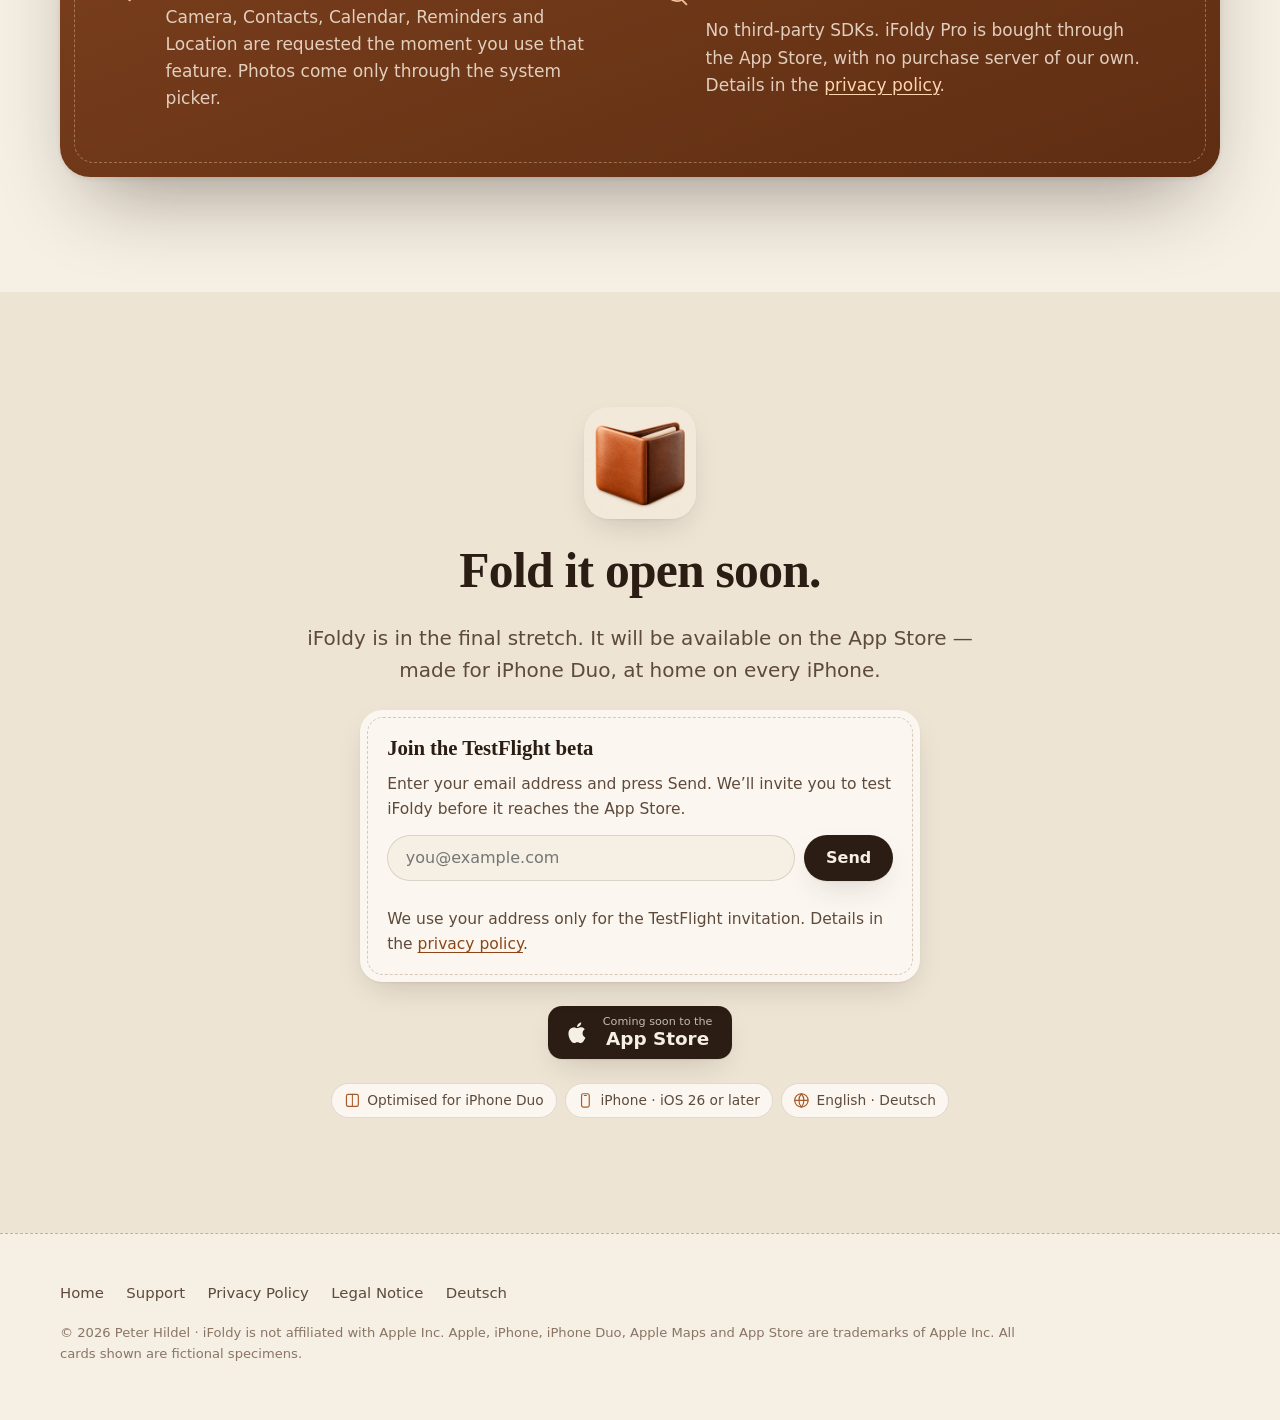
==== commit 679d65be: "Re-record the Duo fold video with the current wallet The fold clip now shows the realistic cards and" ====
--- a/index.html
+++ b/index.html
@@ -135,10 +135,10 @@
         </ul>
       </div>
       <figure class="fold-stage reveal" style="margin:0">
-        <video src="assets/img/duo-fold.mp4" poster="assets/img/duo-fold-poster.jpg"
+        <video src="assets/img/duo-fold.mp4?v=2" poster="assets/img/duo-fold-poster.jpg?v=2"
                autoplay muted loop playsinline preload="metadata" width="1200" height="900"
                aria-label="Simulator recording: the iPhone Duo is folded shut, showing the leather cover, and unfolded again into the open wallet."></video>
-        <figcaption>iPhone Duo in the simulator, folded and unfolded in real time.</figcaption>
+        <figcaption>iPhone Duo in the simulator, folded shut and opened again.</figcaption>
       </figure>
     </div>
   </section>
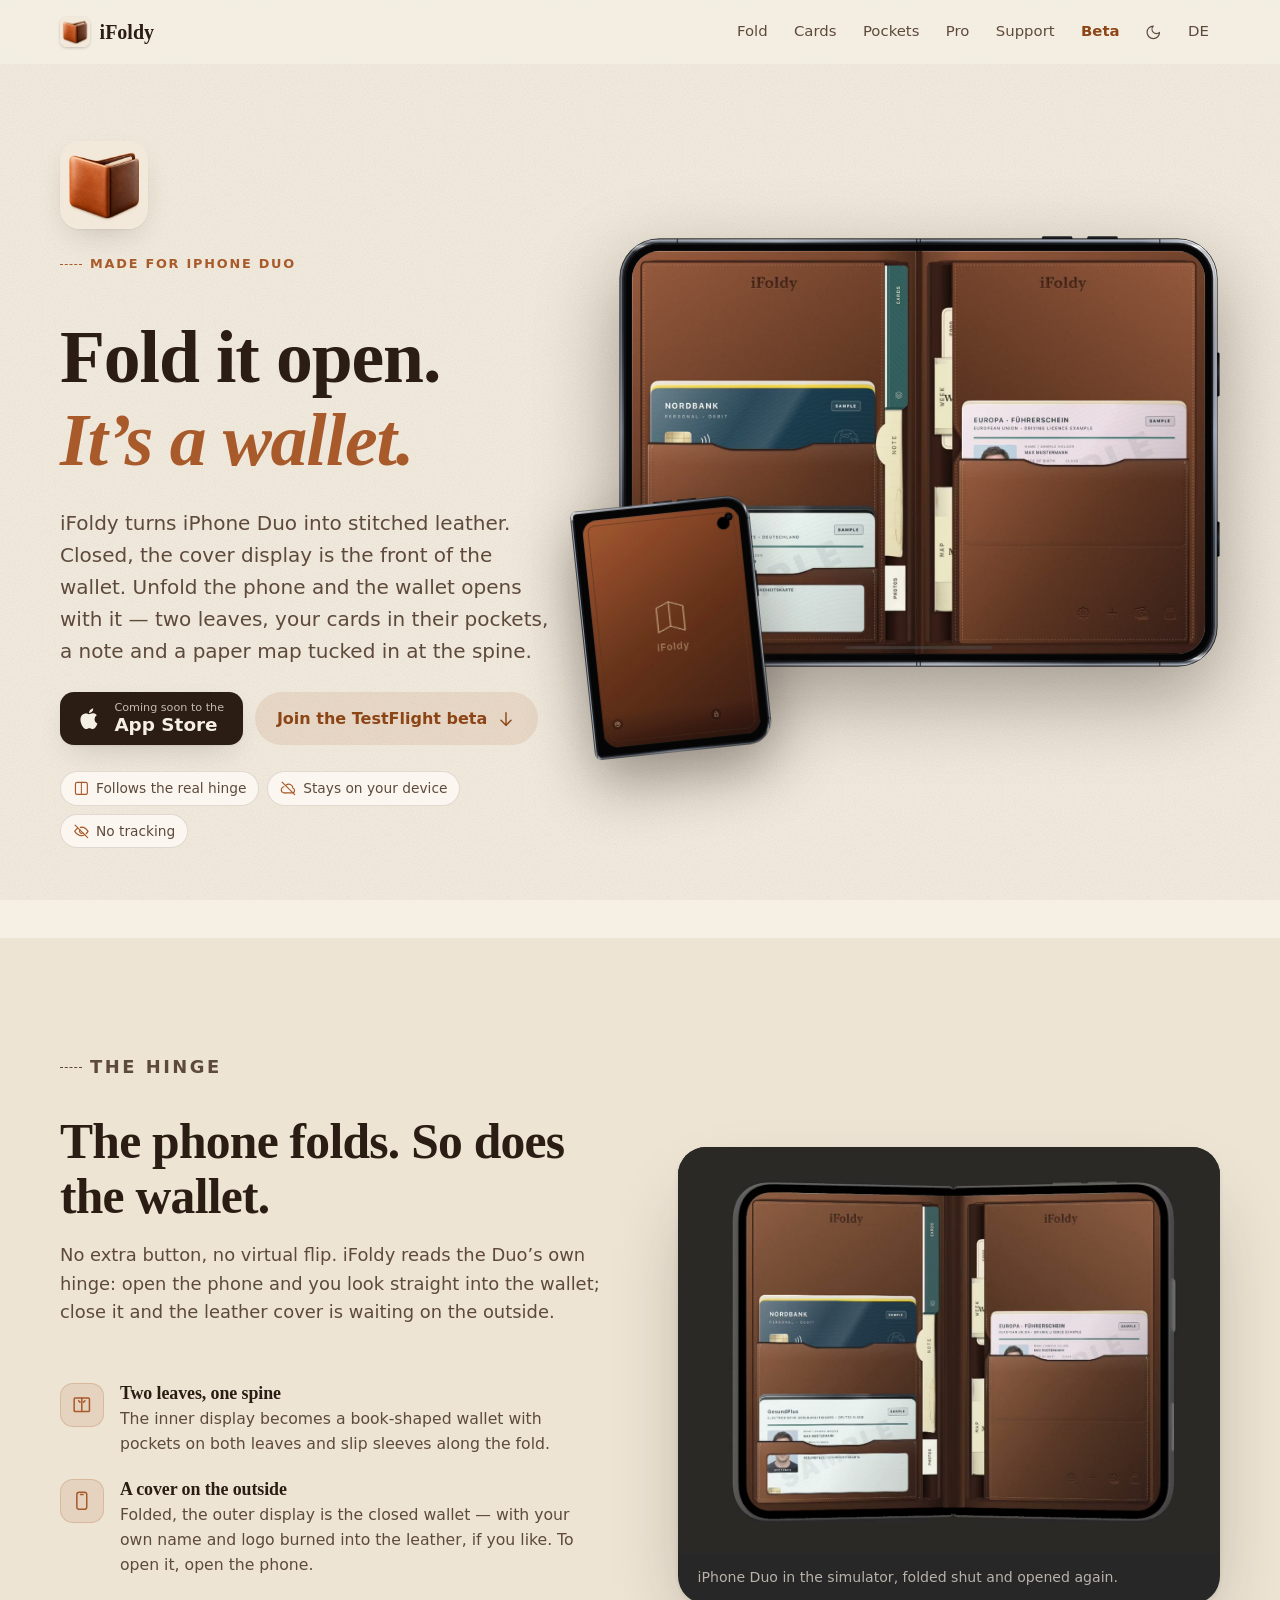
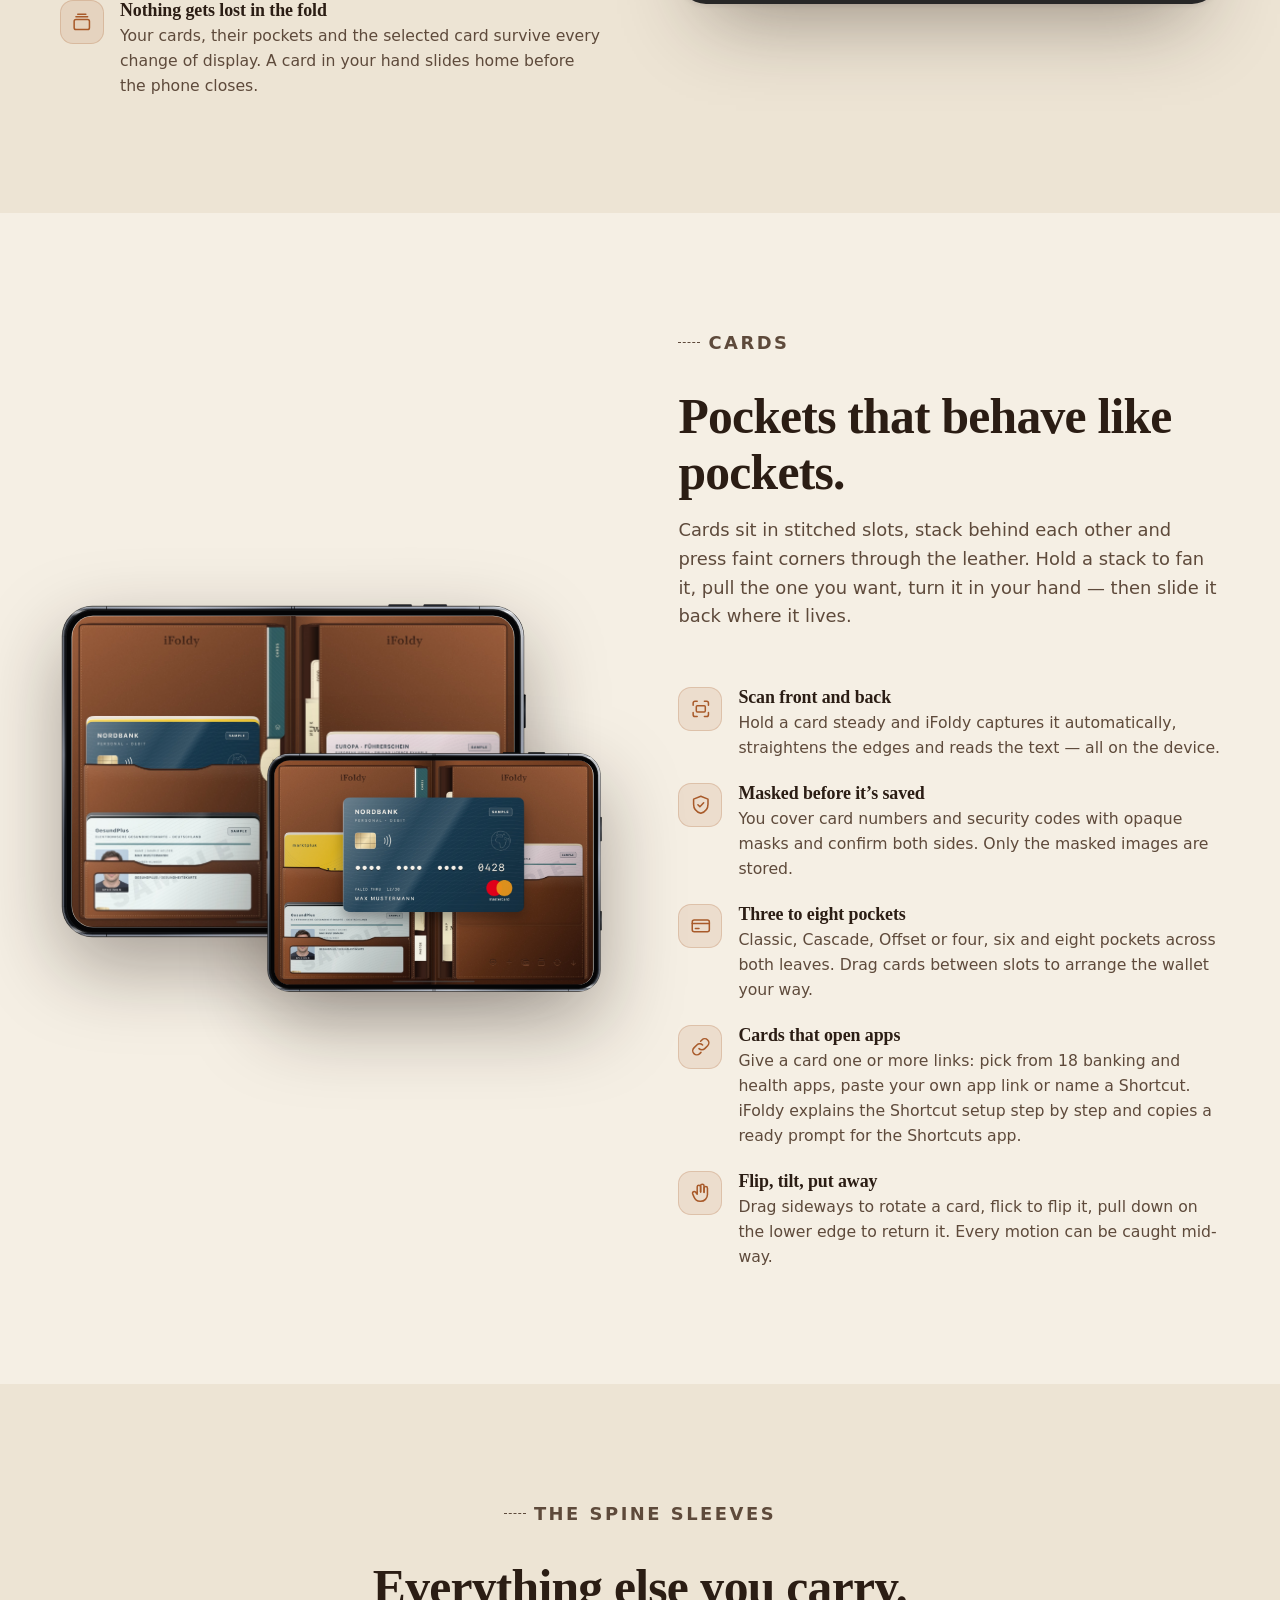
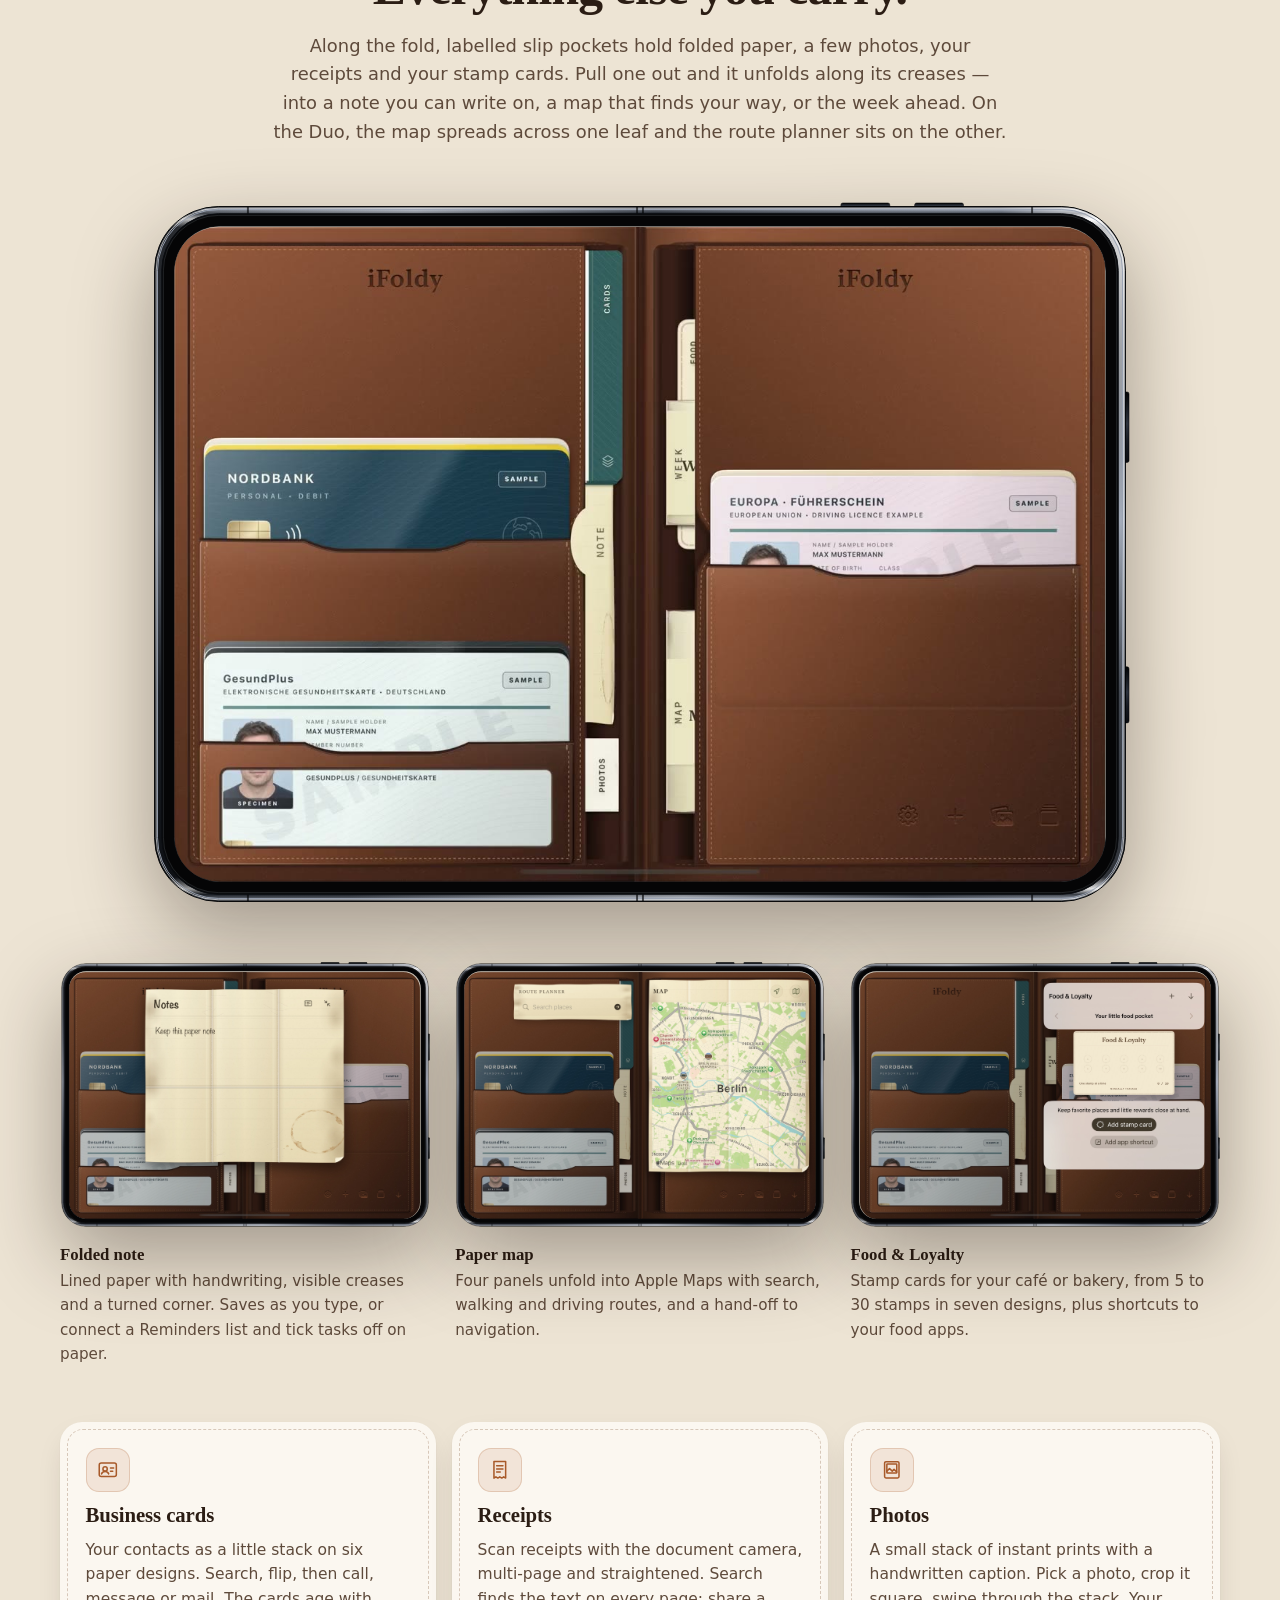
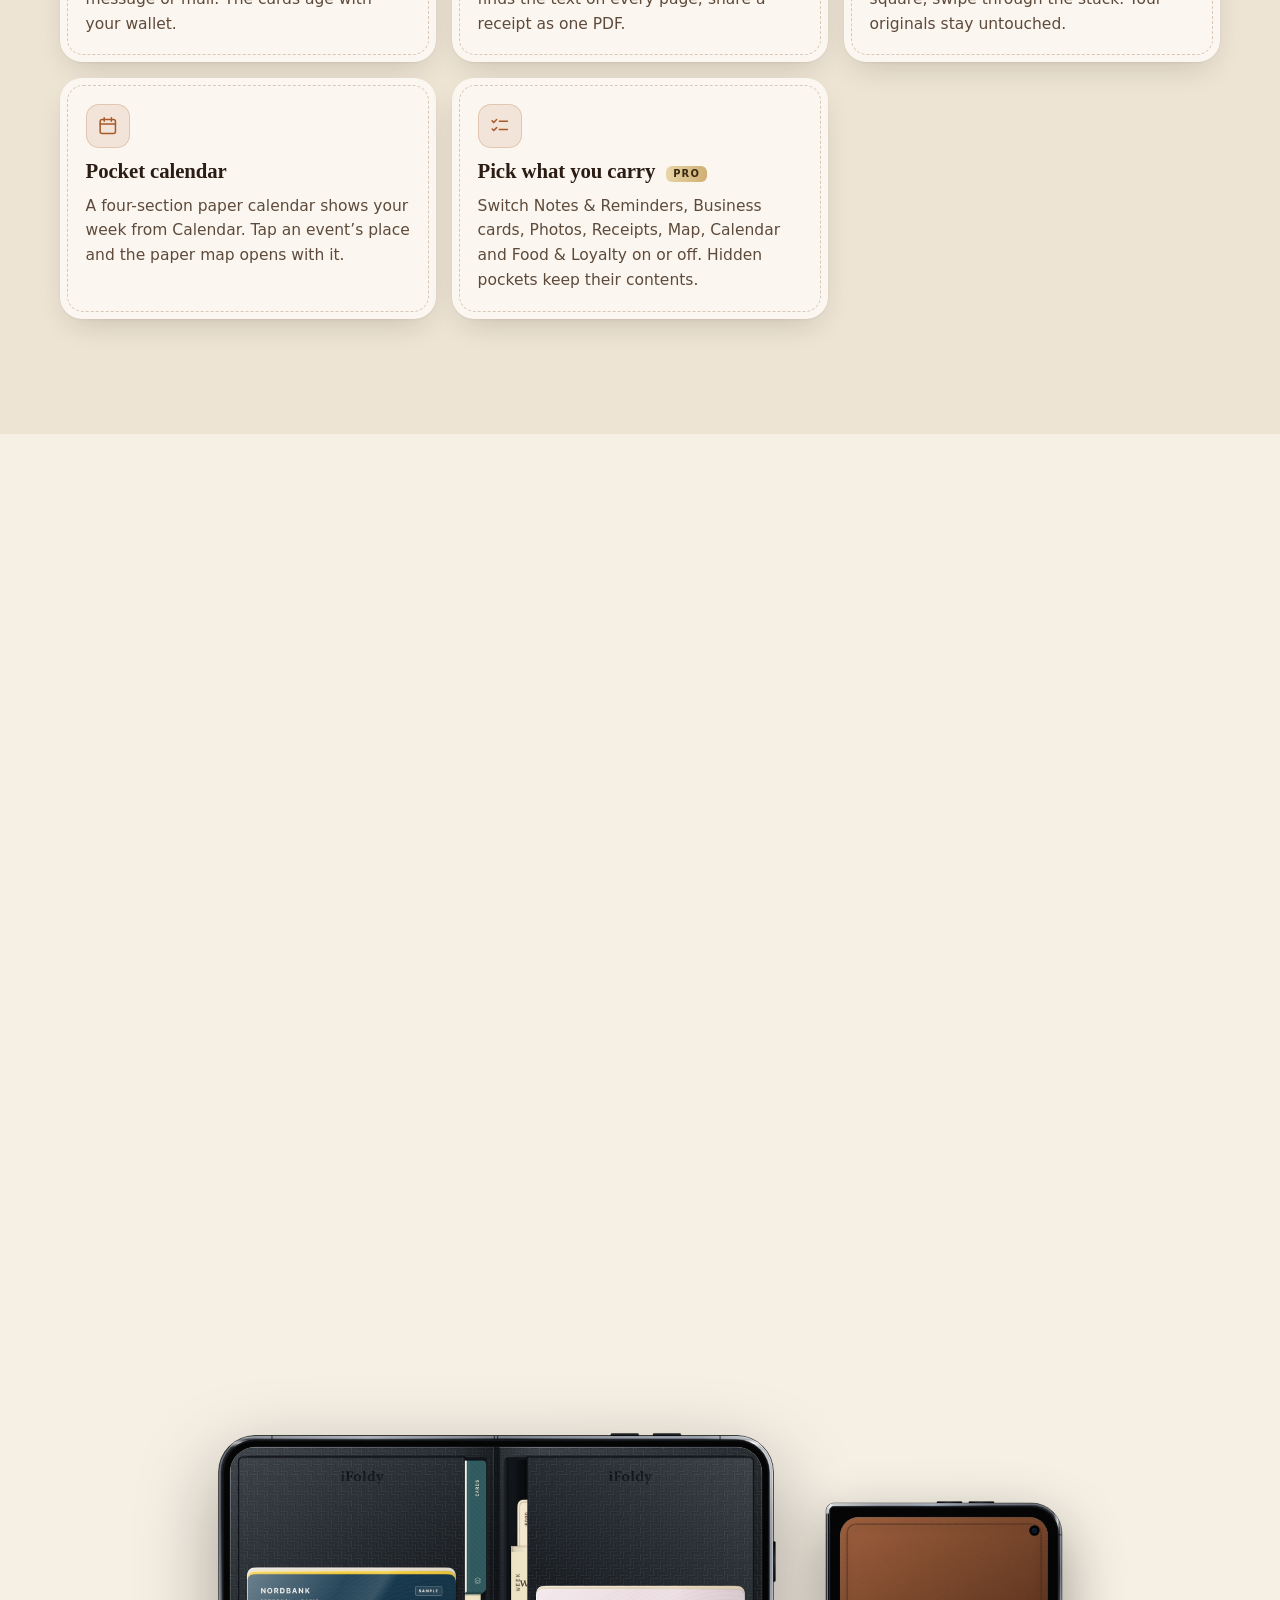
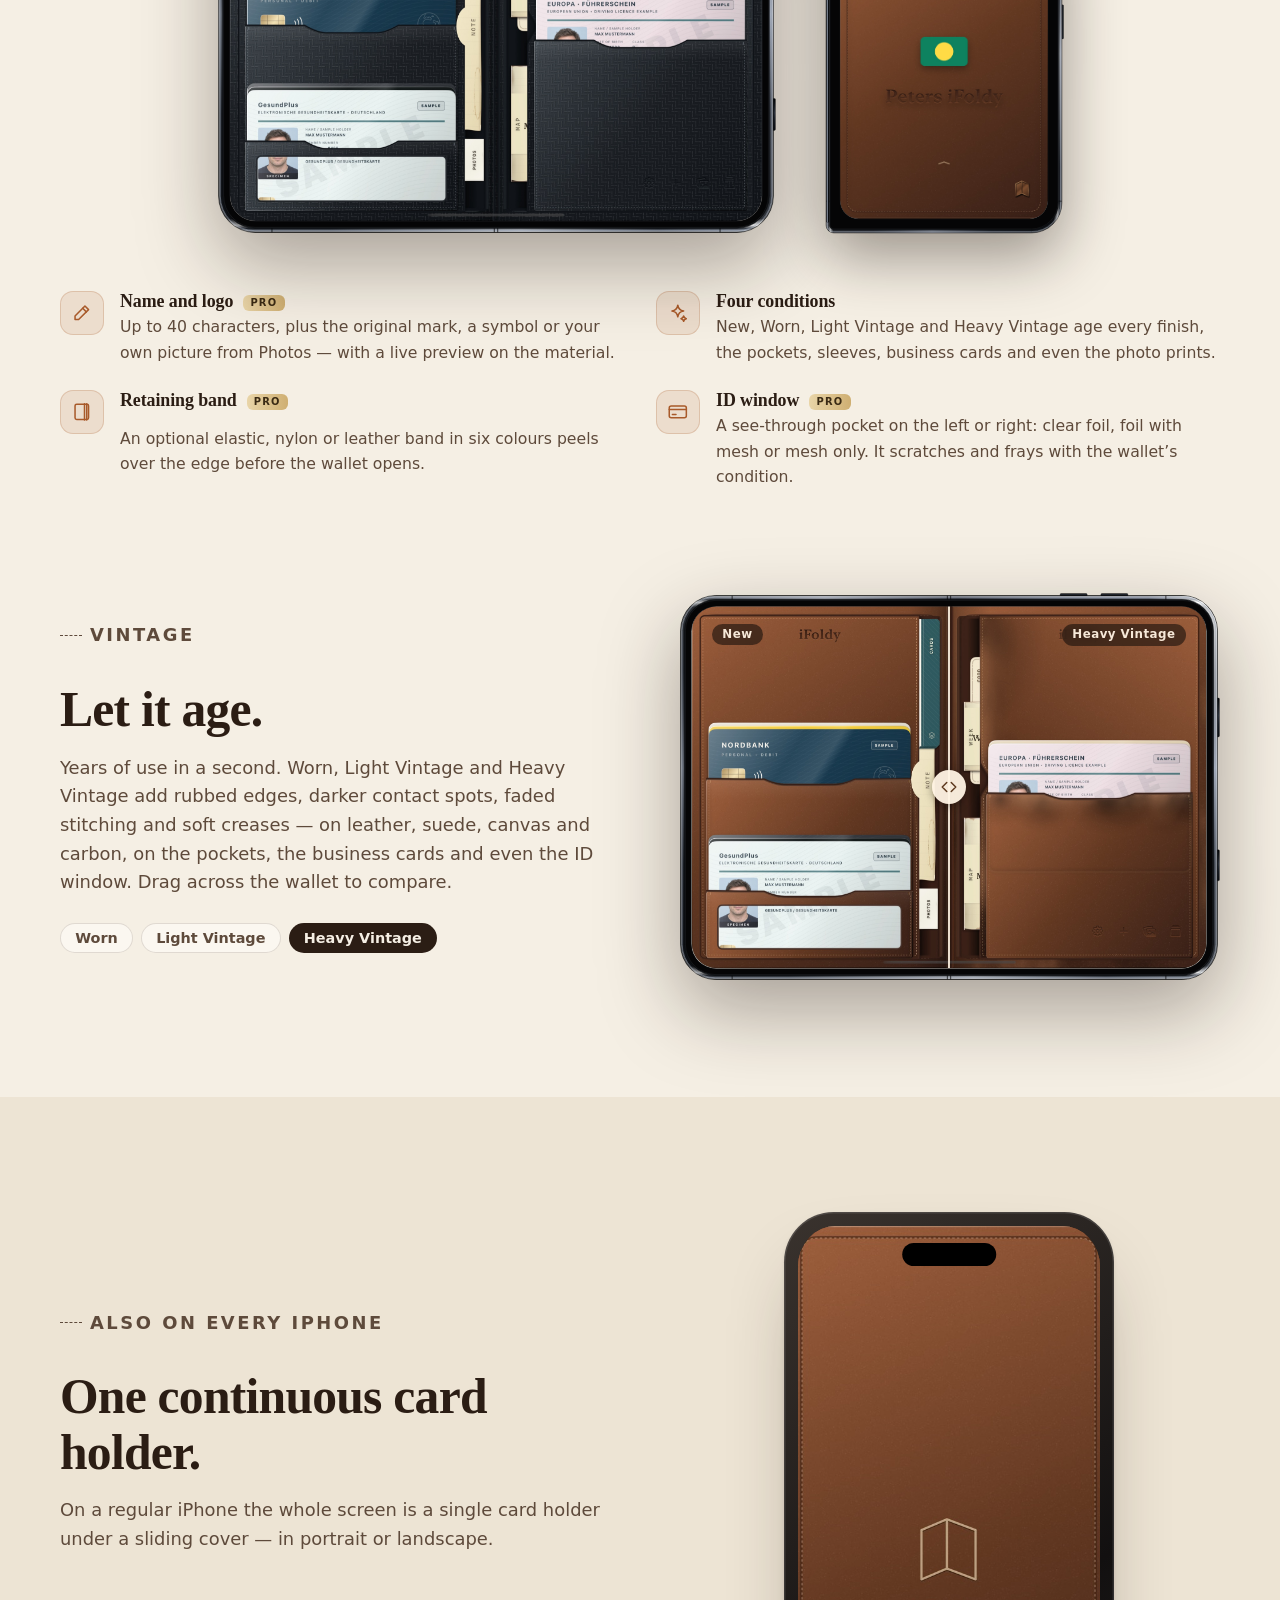
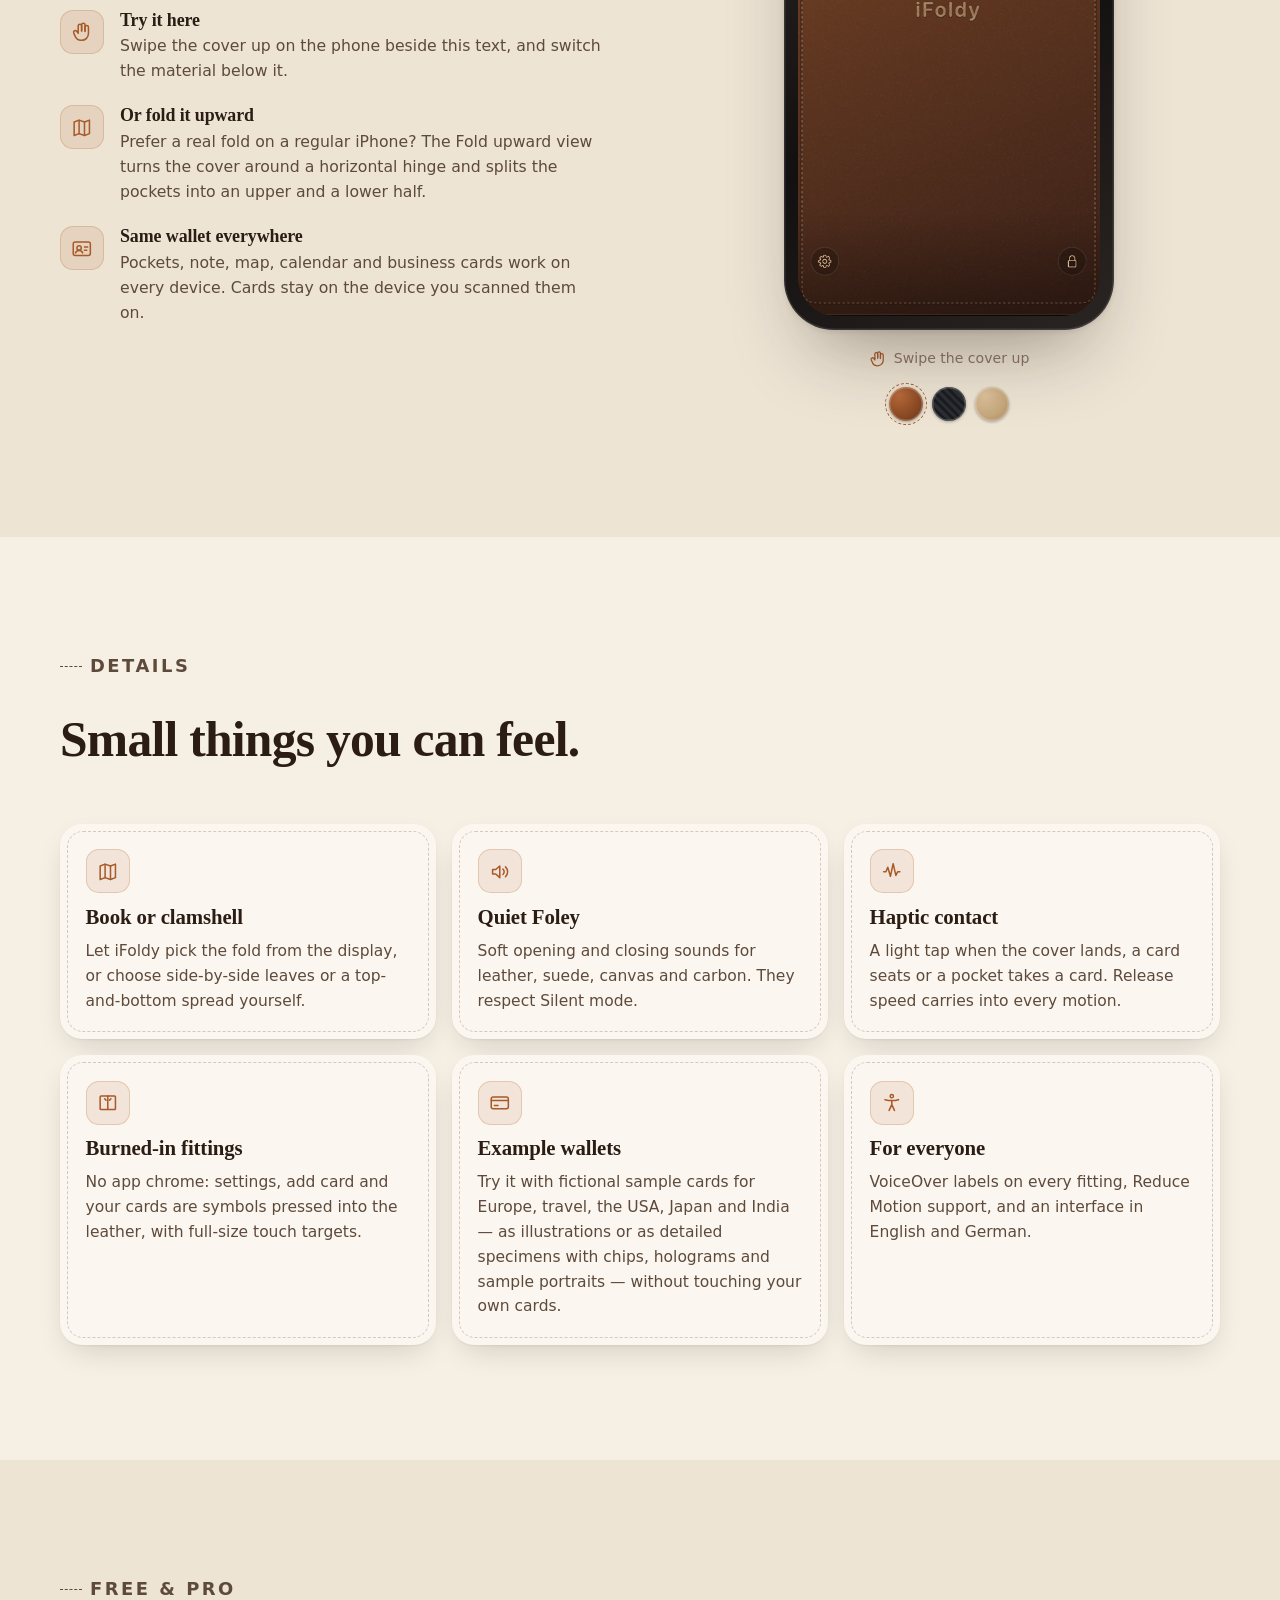
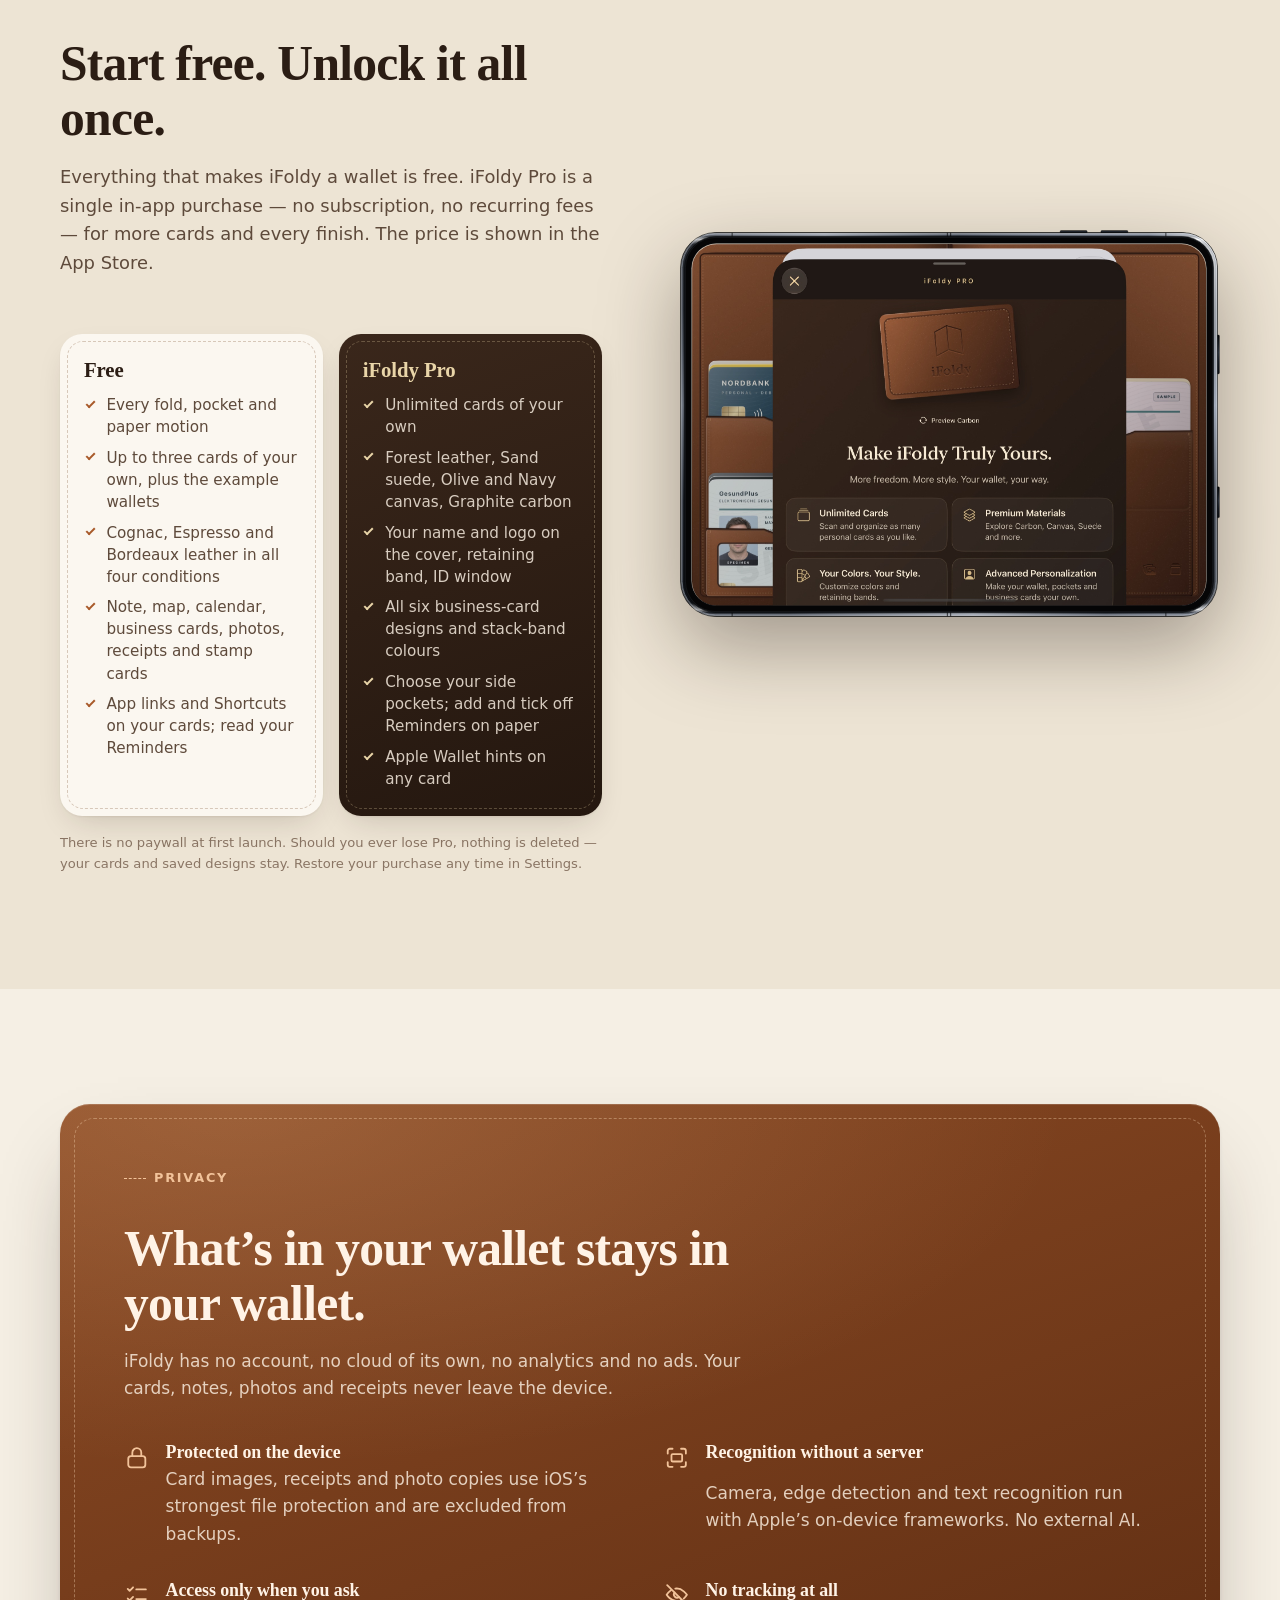
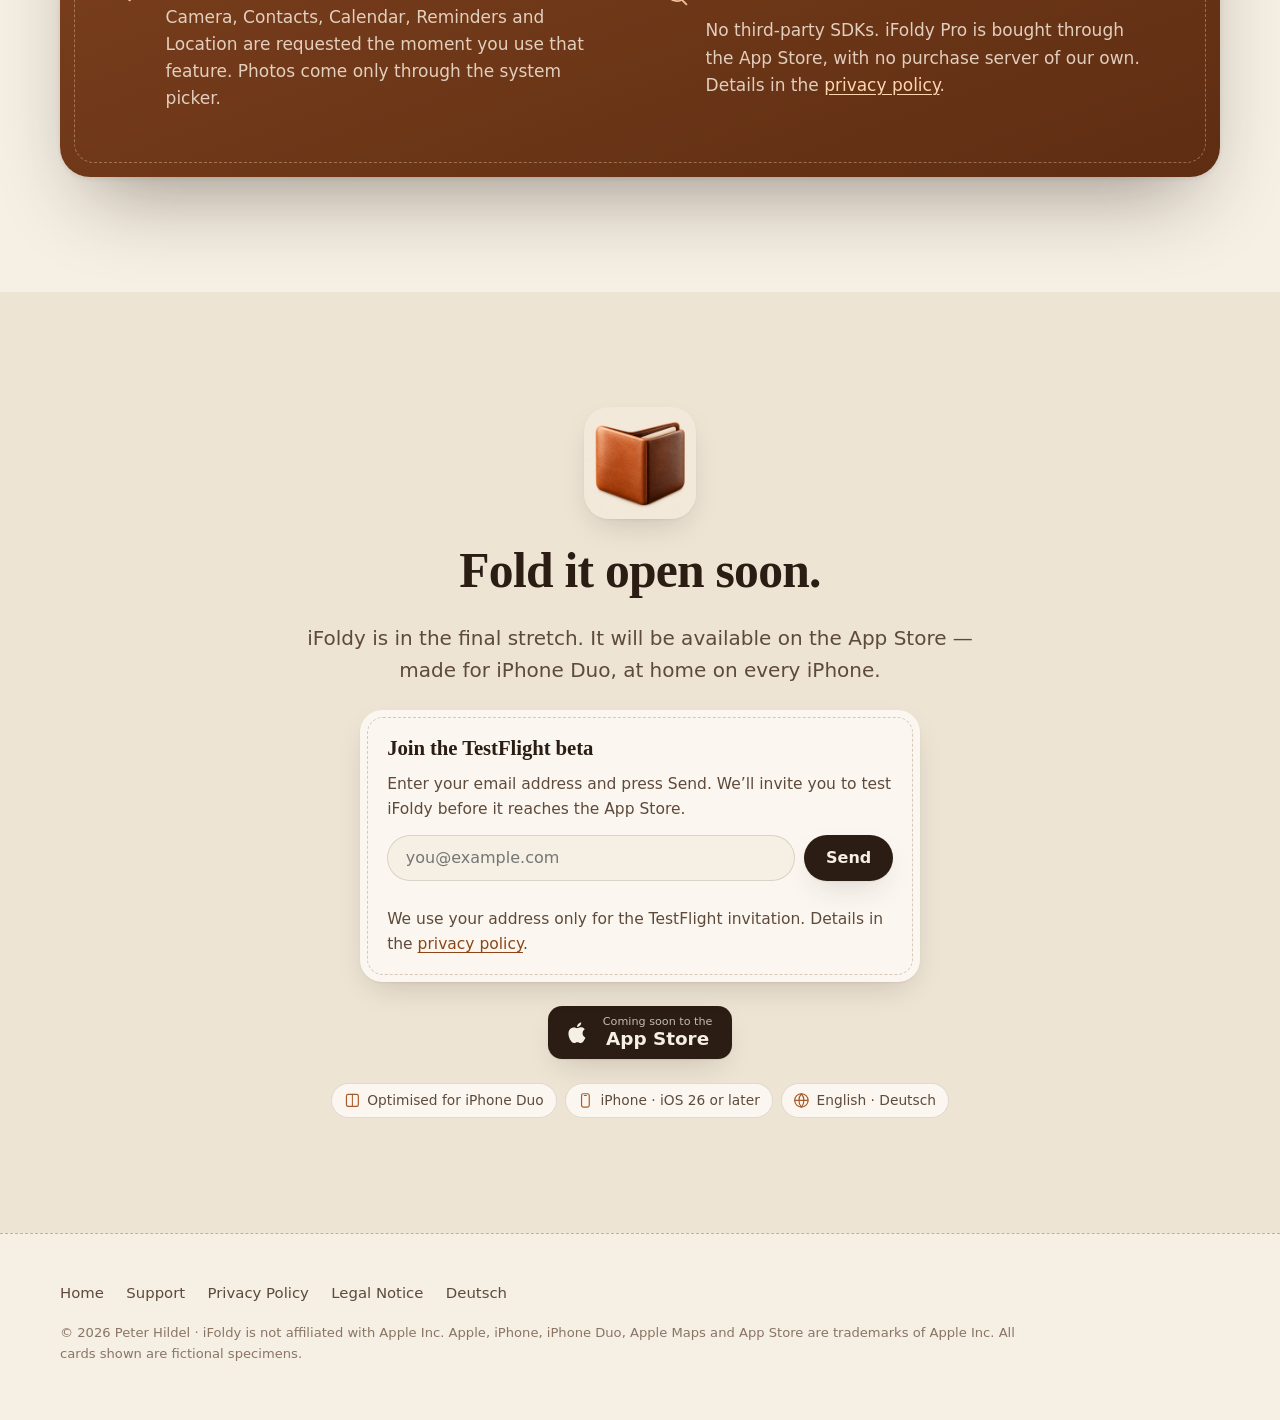
==== commit 8ce46d9a: "Send TestFlight sign-ups to the Gmail address FormSubmit's activation mail never reached info@hildel" ====
--- a/index.html
+++ b/index.html
@@ -515,7 +515,7 @@
       <img class="hero-icon" src="assets/icon-512.png" alt="" width="112" height="112">
       <h2>Fold it open soon.</h2>
       <p class="lede">iFoldy is in the final stretch. It will be available on the App Store — made for iPhone Duo, at home on every iPhone.</p>
-      <form class="beta" id="beta" action="https://formsubmit.co/info@hildel.com" method="POST" data-beta
+      <form class="beta" id="beta" action="https://formsubmit.co/peter.hildel@gmail.com" method="POST" data-beta
             data-sending="Sending…" data-done="Thanks! We’ll send your TestFlight invitation to this address."
             data-failed="That didn’t work. Please try again in a moment, or write to info@hildel.com.">
         <h3>Join the TestFlight beta</h3>
